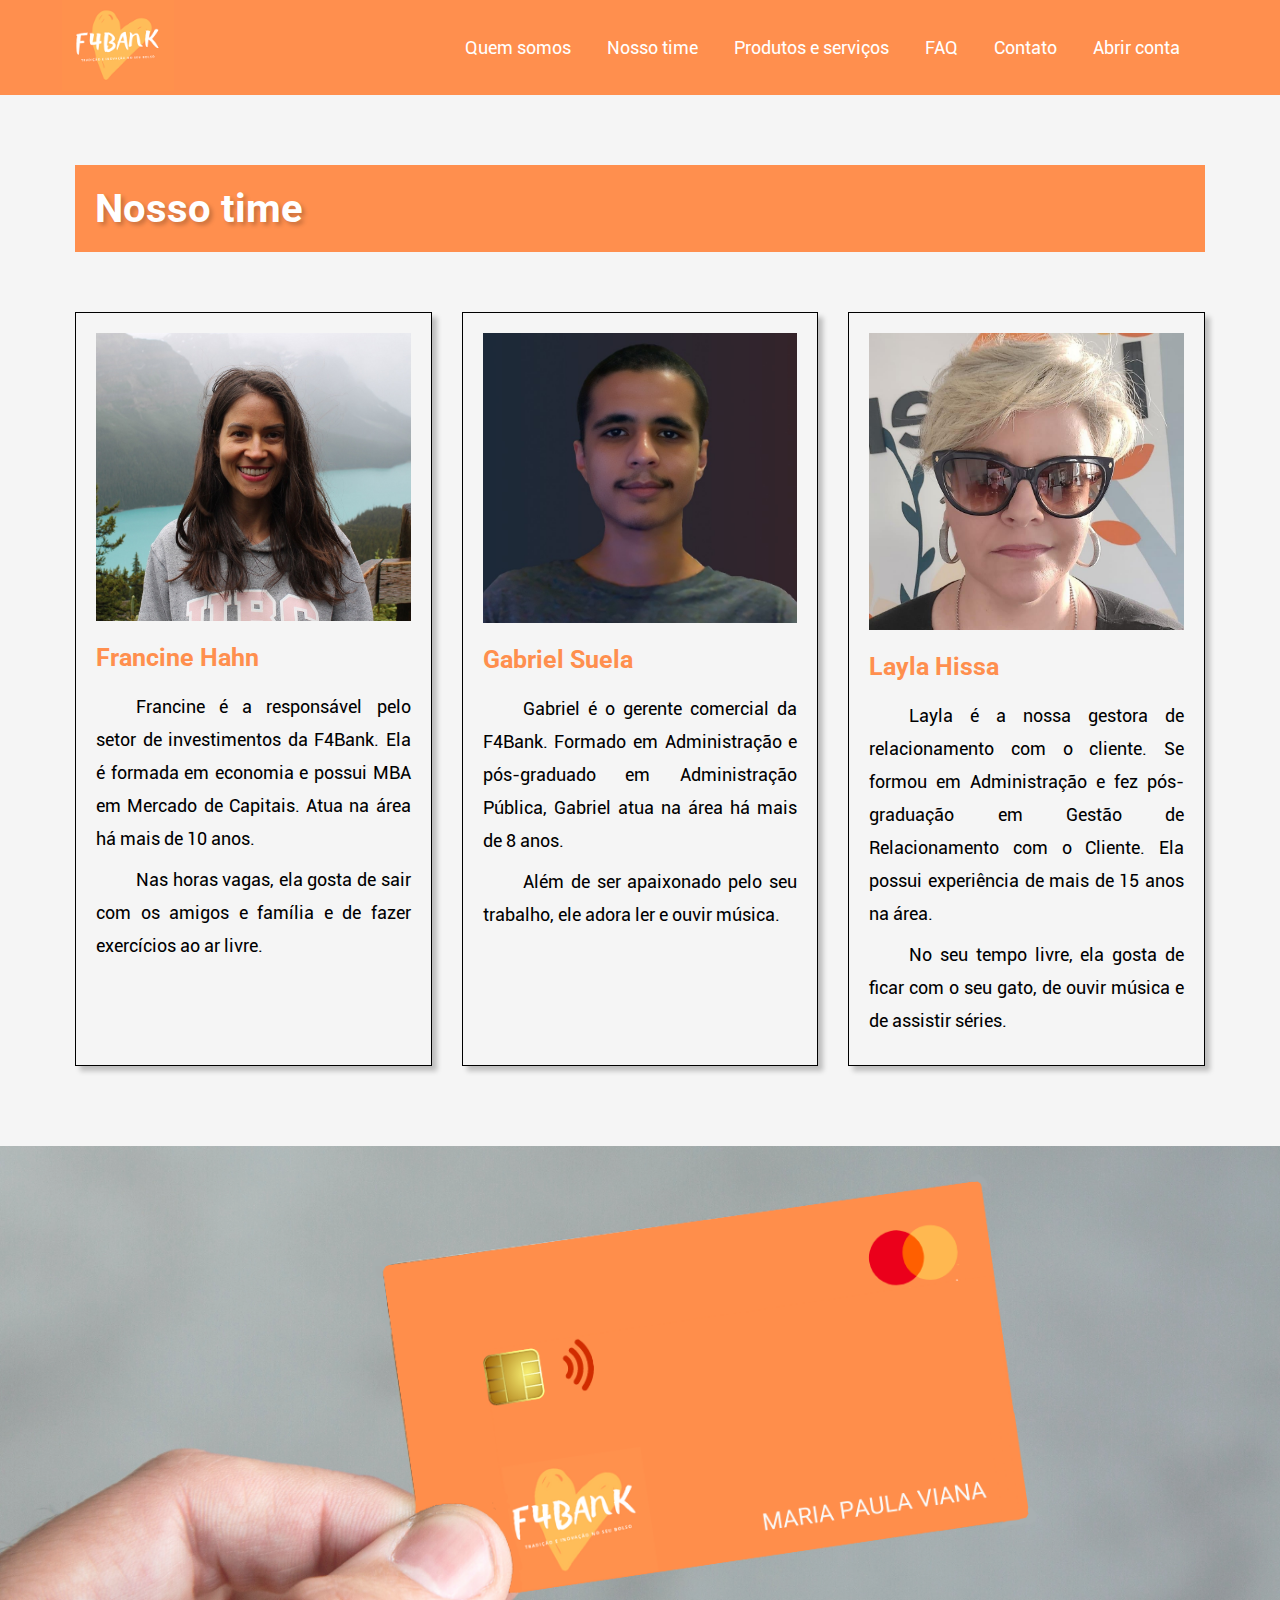
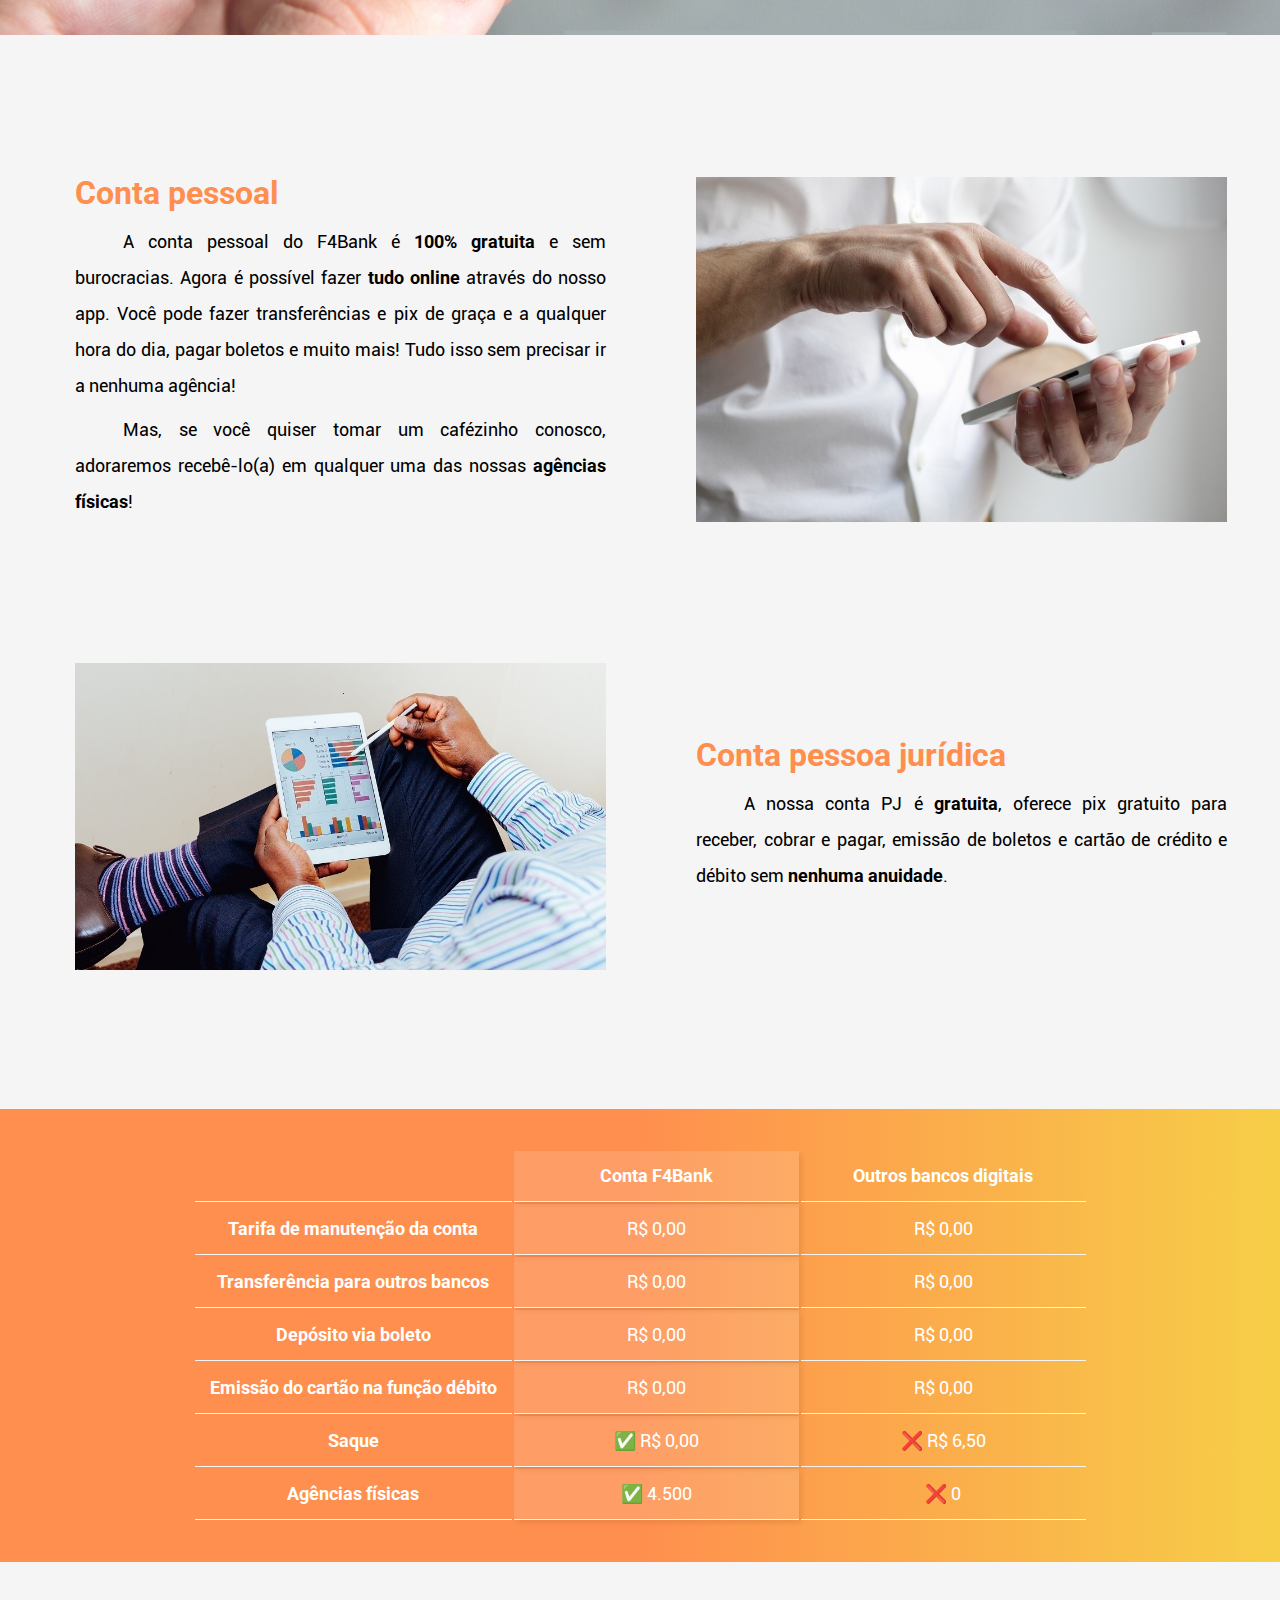
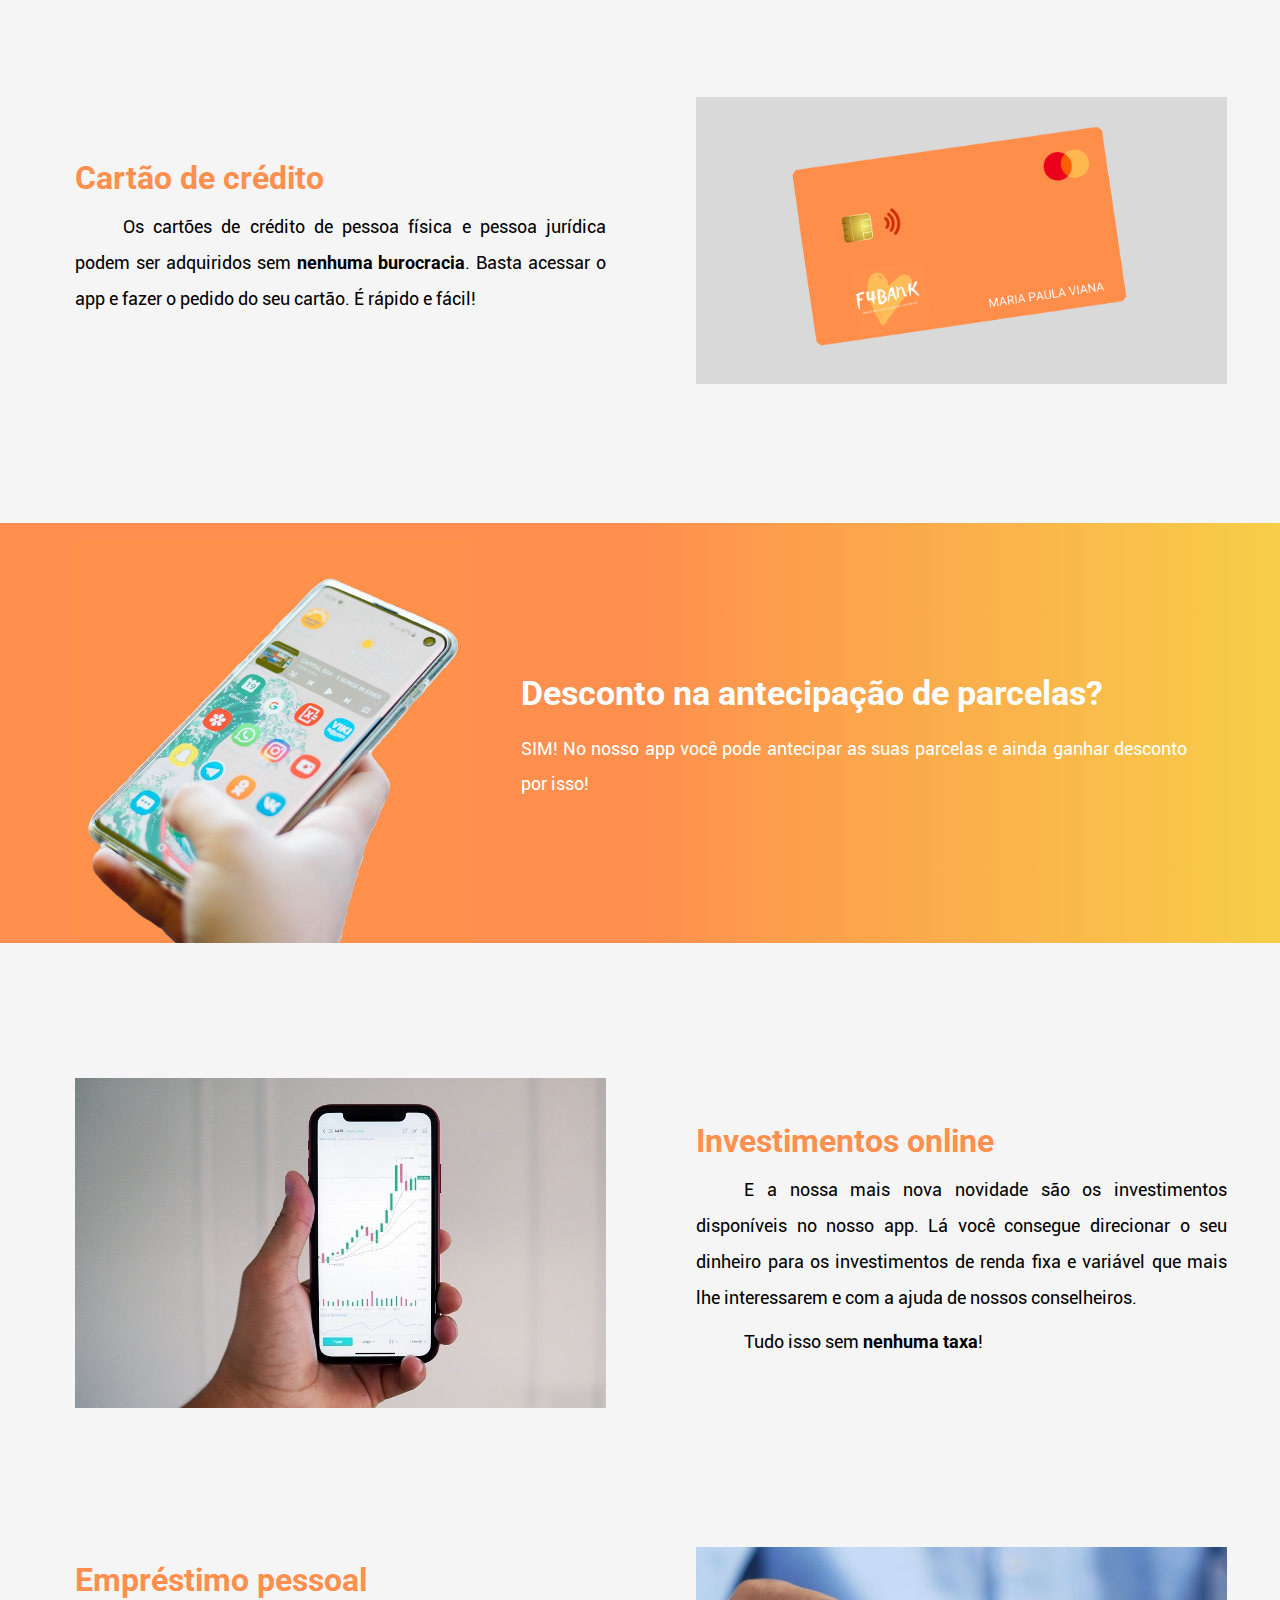
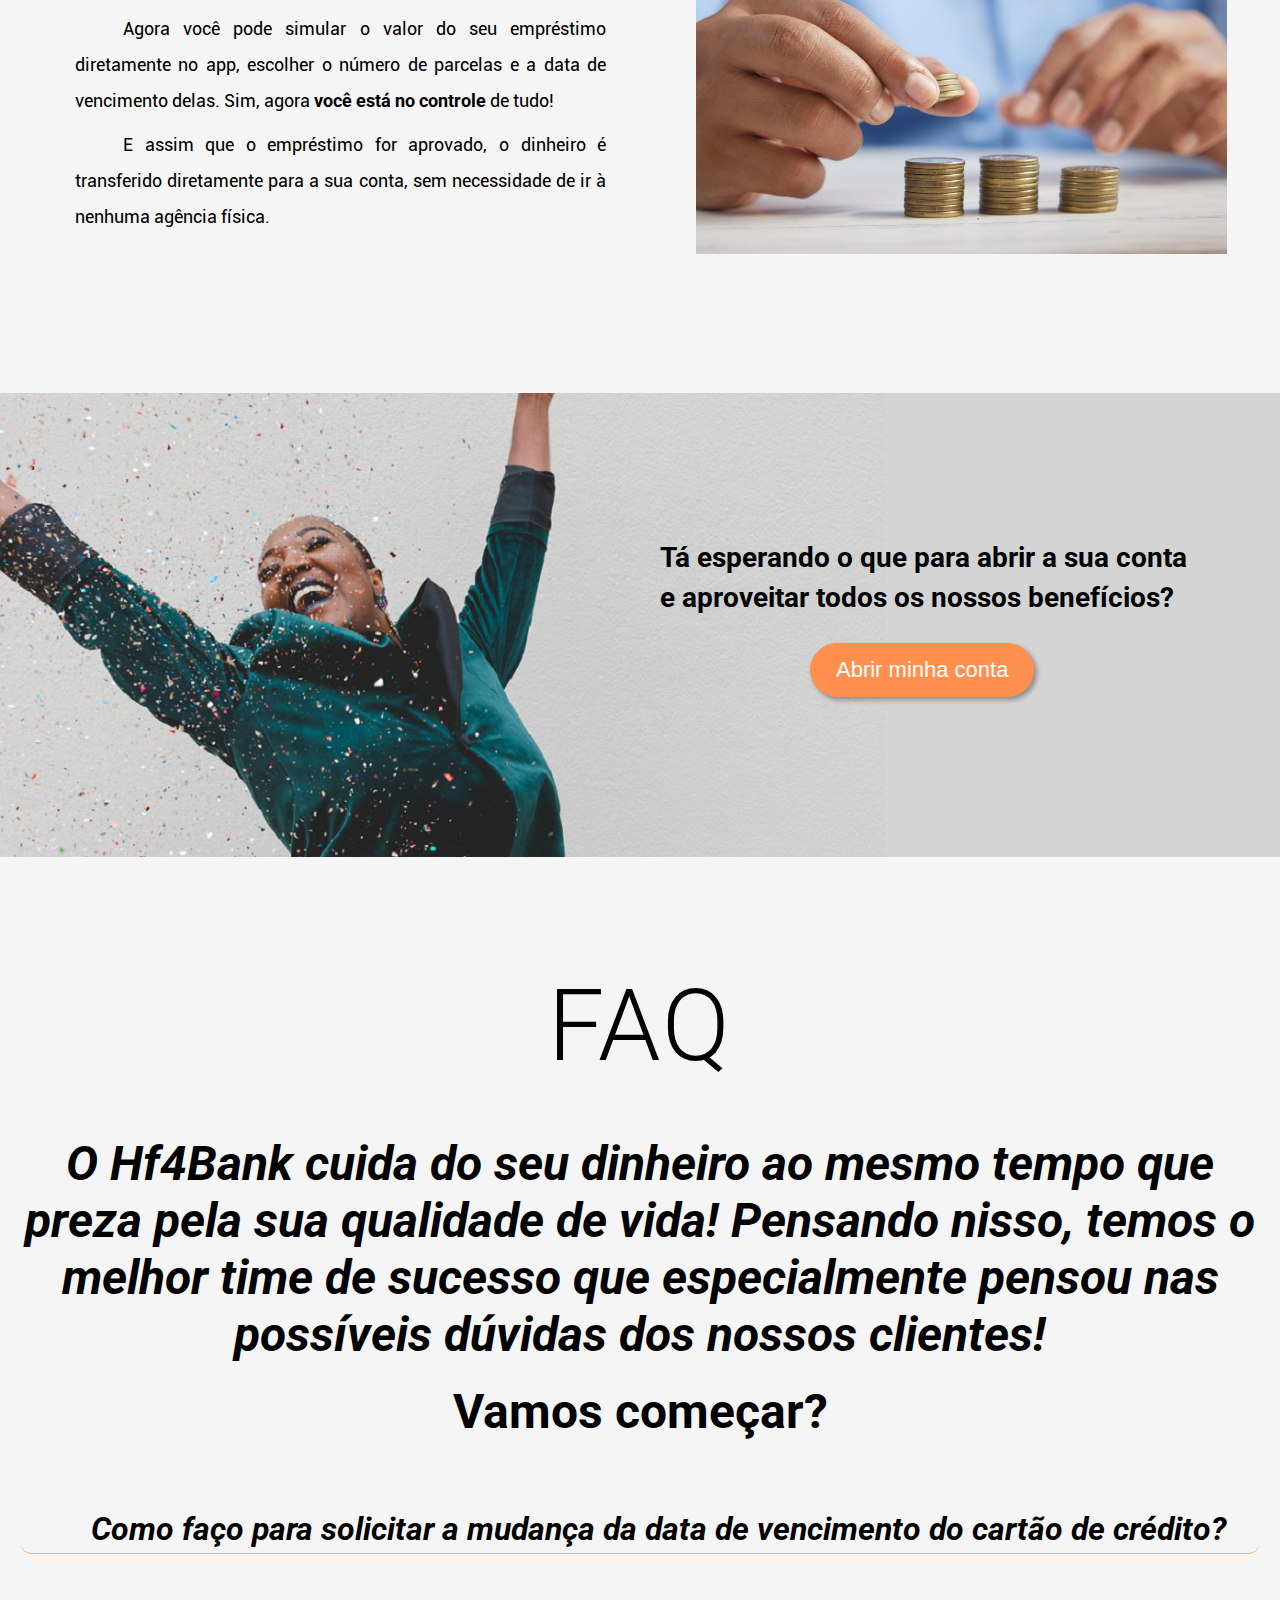
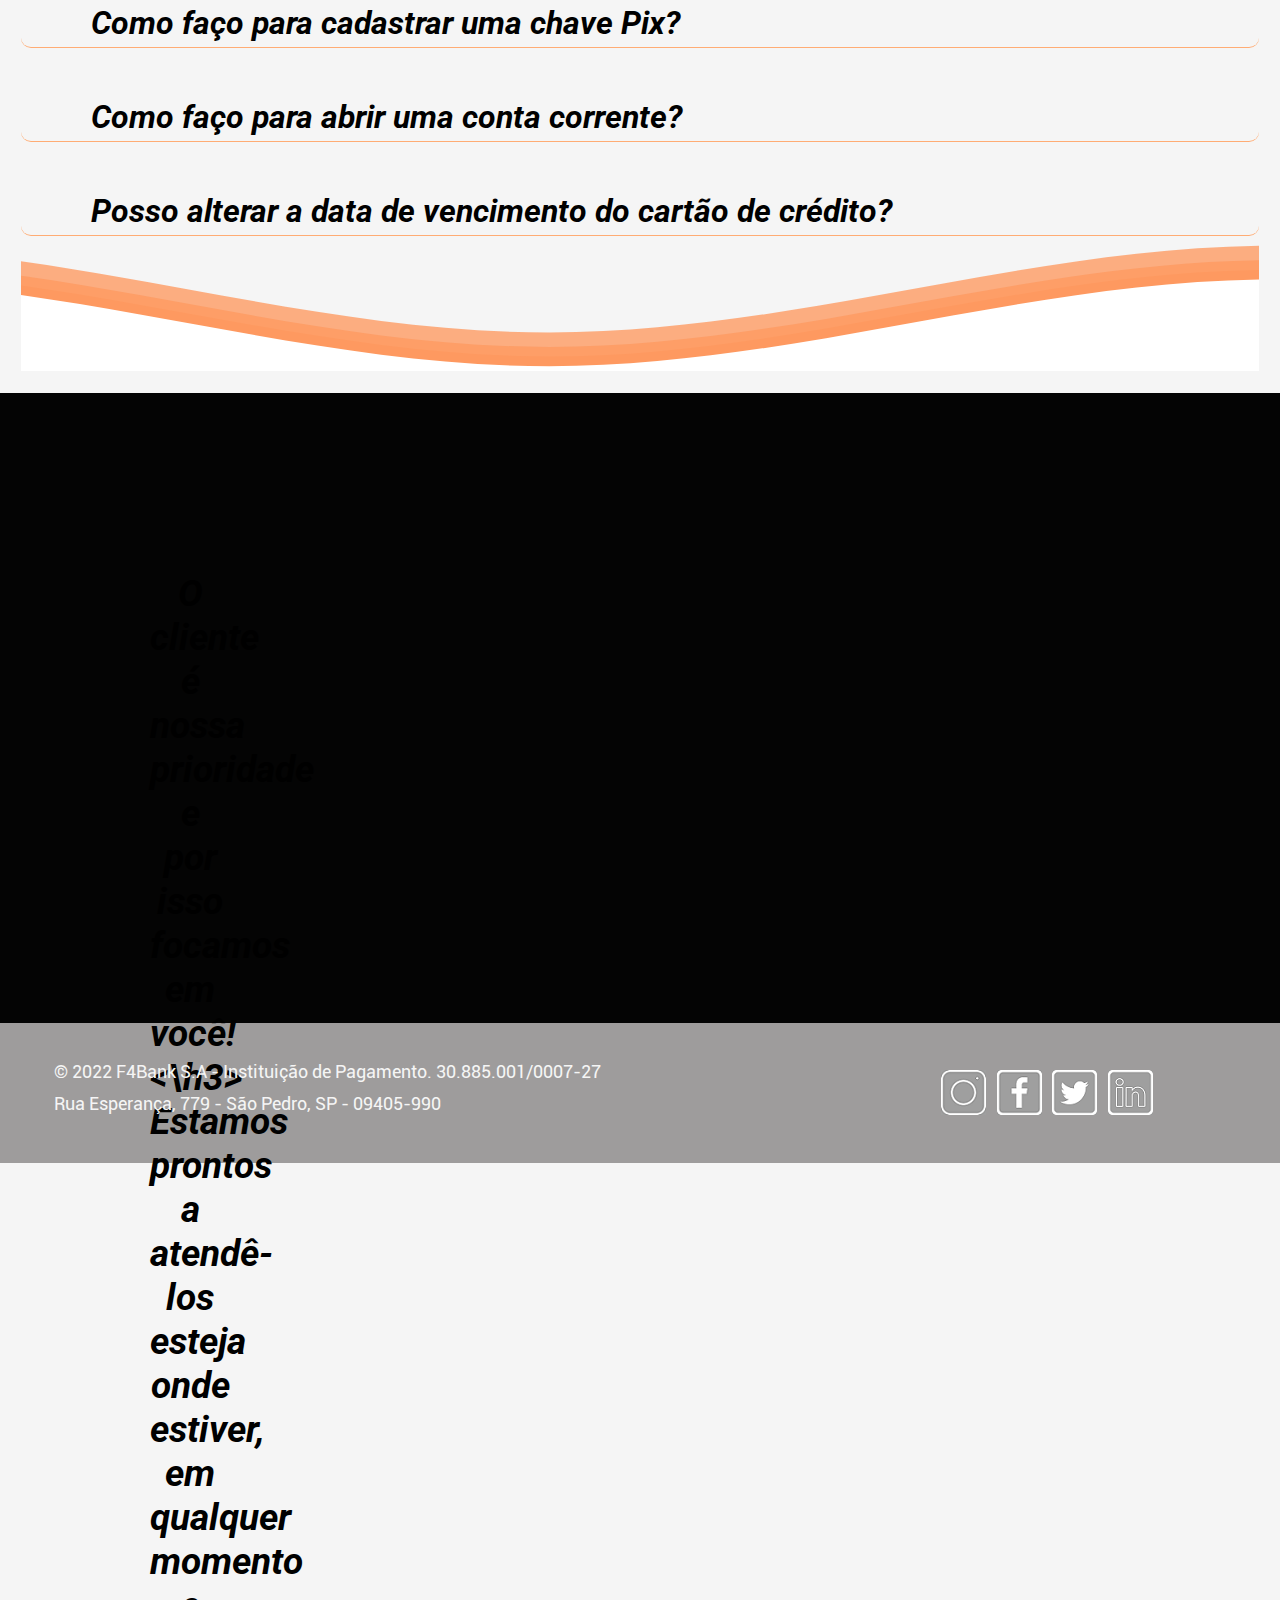
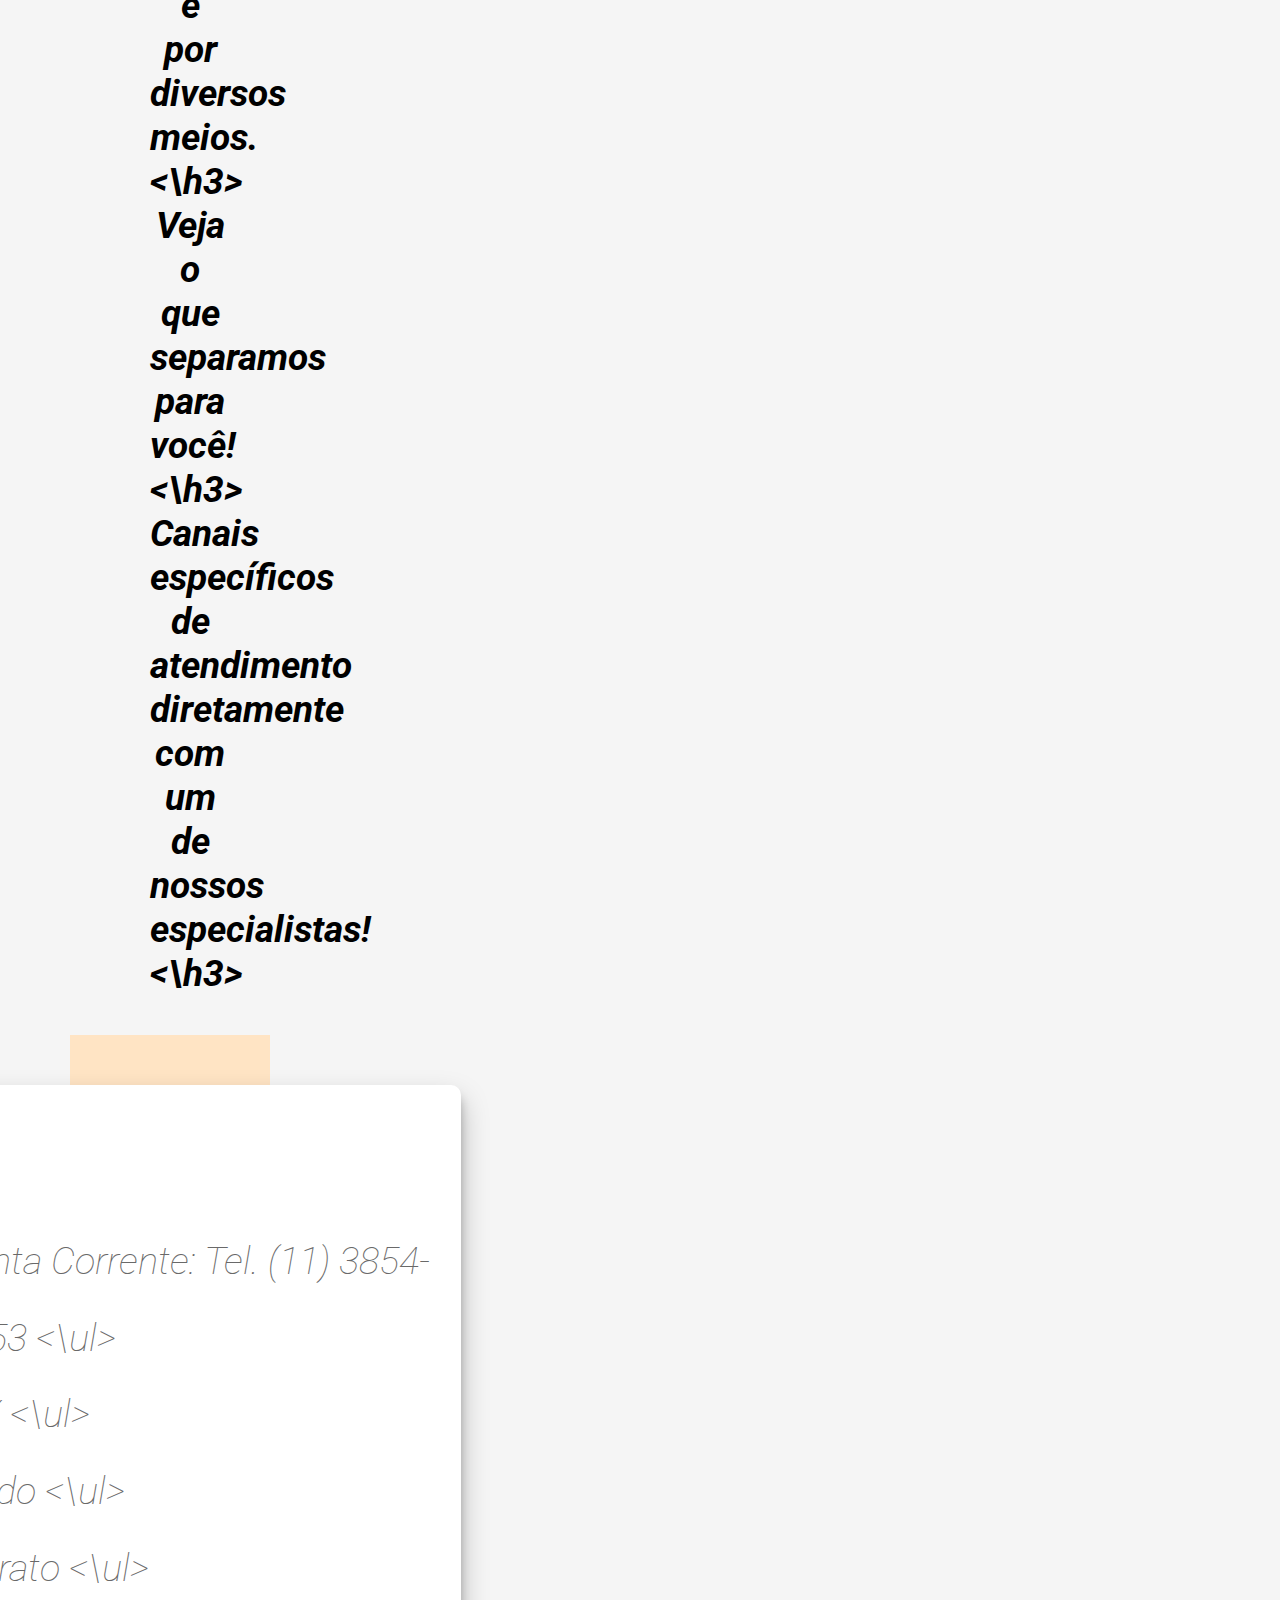
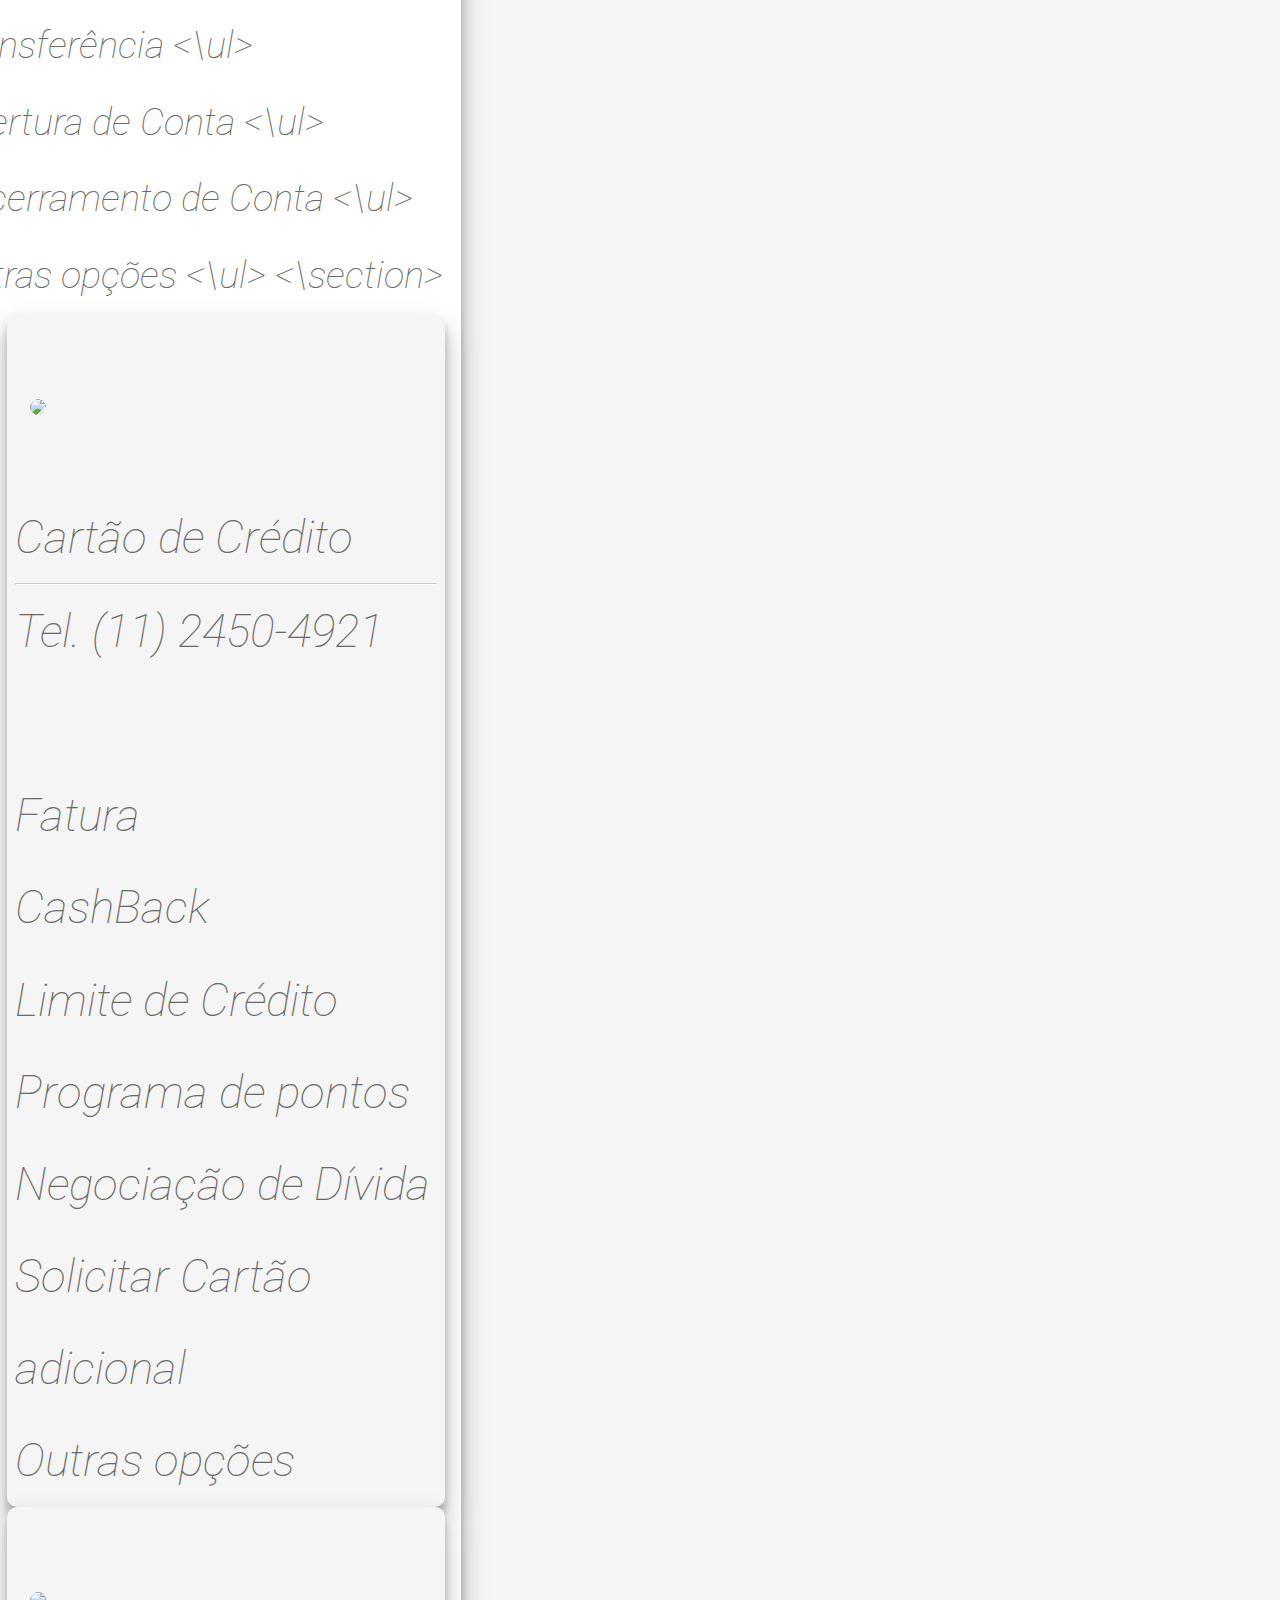
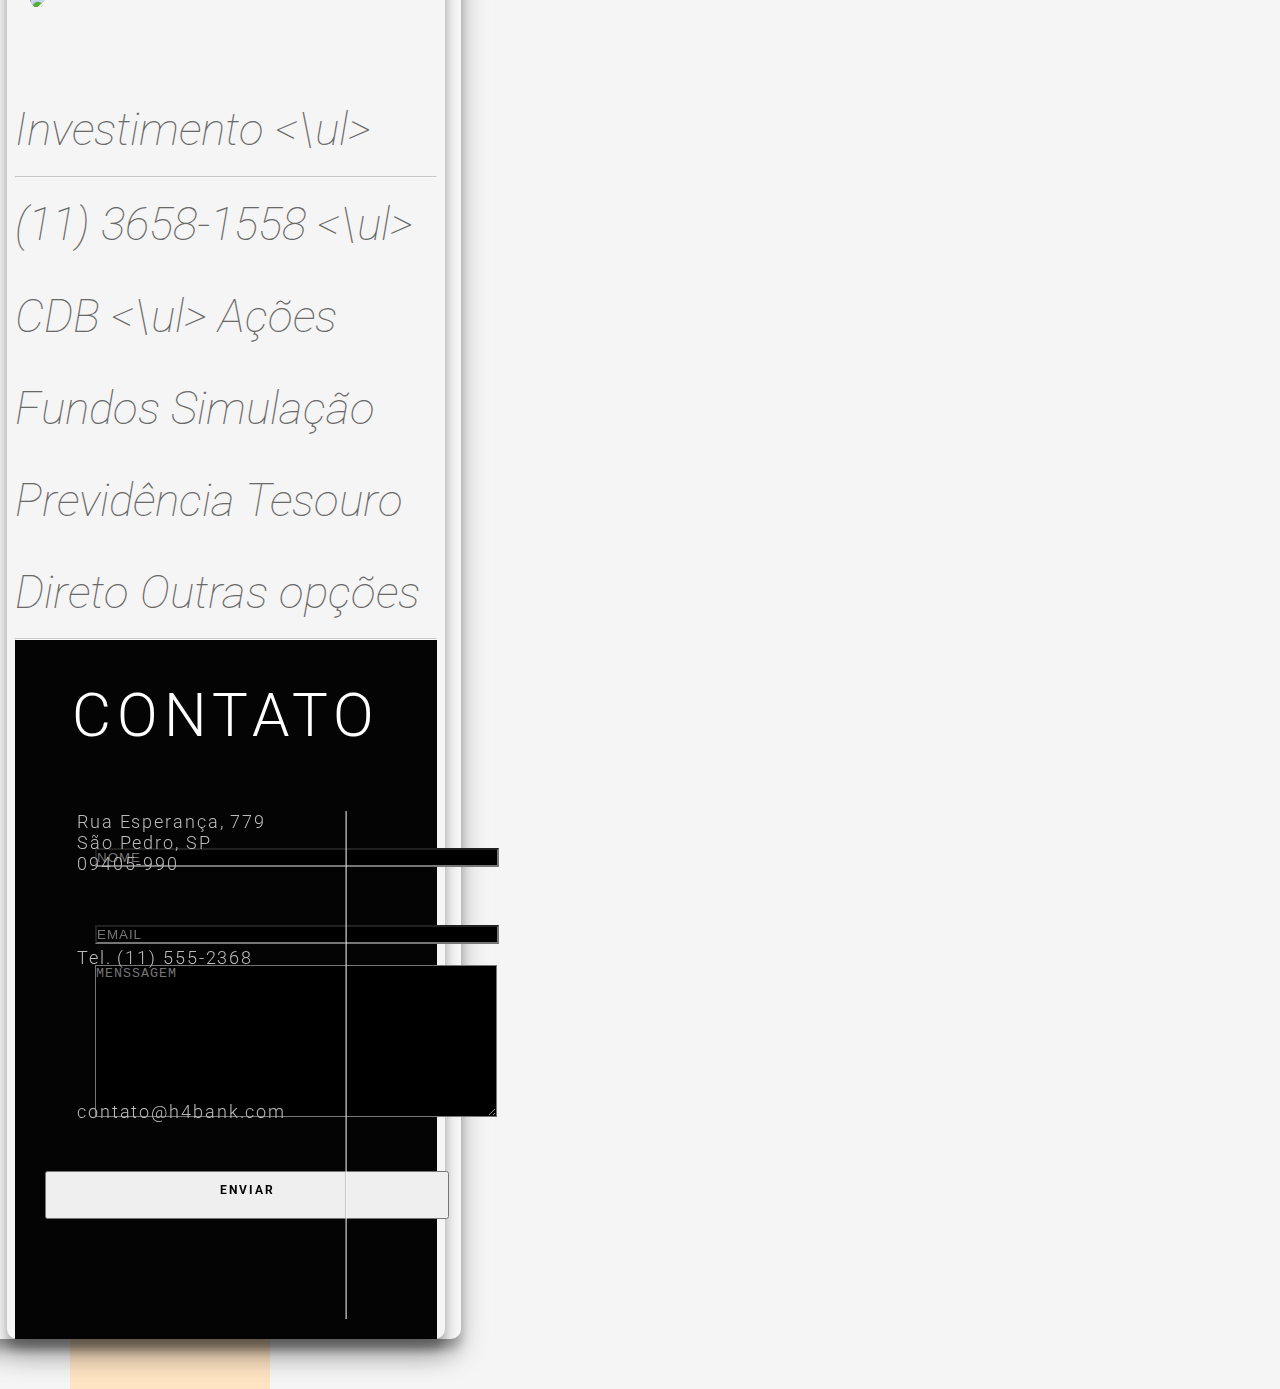
==== index.html @ c50e4030 "Update index.html" ====
<!DOCTYPE html>
<html lang="pt-br">
<head>
    <meta charset="UTF-8">
    <meta http-equiv="X-UA-Compatible" content="IE=edge">
    <meta name="viewport" content="width=device-width, initial-scale=1.0">
    <title>F4Bank</title>
    <link rel="stylesheet" href="main.css">
    <link rel="stylesheet" href="nosso-time.css">
    <link rel="stylesheet" href="produtos-servicos.css">
    <link rel="stylesheet" href="style-fac.css">
    <link rel="stylesheet" href="contato-style.css">
</head>

<body>
    <header>
        <section class="header-img">
        <a href="#home">
            <img class="header-img-width" src="img/logo.png" alt="Logo da F4Bank">
        </a>
        </section>
        <section class="header-links">
            <a class="header-links-item" href="#quem-somos">Quem somos</a>
            <a class="header-links-item" href="#nosso-time">Nosso time</a>
            <a class="header-links-item" href="#produtos-servicos">Produtos e serviços</a>
            <a class="header-links-item" href="#faq">FAQ</a>
            <a class="header-links-item" href="#contato">Contato</a>
            <a class="header-links-item" href="#abrir-conta">Abrir conta</a>
        </section>
    </header>

    <main>
        <!-- SESSÃO GRABRIEL (HOME) -->
        <section id="home">
        </section>

        <!-- SESSÃO GRABRIEL (QUEM SOMOS) -->
        <section id="quem-somos">
        </section>

        <!------------------------- SESSÃO FRANCINE (NOSSO TIME) ----------------------->
        <section id="nosso-time">
            <h1 class="conteudo-nosso-time-titulo">Nosso time</h1>
            <section class="nosso-time-geral">
                <section class="conteudo-nosso-time">
                    <picture>
                        <img class="conteudo-nosso-time-img" src="img/Francine.JPG" alt="Foto da Francine">
                    </picture>
                    <section>
                        <h2 class="conteudo-nosso-time-subtitulo">Francine Hahn</h2>
                        <p class="conteudo-nosso-time-paragrafo">Francine é a responsável pelo setor de investimentos da F4Bank. Ela é formada em economia e possui MBA em Mercado de Capitais. Atua na área há mais de 10 anos.</p>
                        <p class="conteudo-nosso-time-paragrafo">Nas horas vagas, ela gosta de sair com os amigos e família e de fazer exercícios ao ar livre.</p>
                    </section>
                </section>
        
                <section class="conteudo-nosso-time">
                    <picture>
                        <img class="conteudo-nosso-time-img" src="img/Gabriel.jpg" alt="Foto do Gabriel">
                    </picture>
                    <section>
                        <h2 class="conteudo-nosso-time-subtitulo">Gabriel Suela</h2>
                        <p class="conteudo-nosso-time-paragrafo">Gabriel é o gerente comercial da F4Bank. Formado em Administração e pós-graduado em Administração Pública, Gabriel atua na área há mais de 8 anos.</p>
                        <p class="conteudo-nosso-time-paragrafo">Além de ser apaixonado pelo seu trabalho, ele adora ler e ouvir música.</p>
                    </section>
                </section>
        
                <section class="conteudo-nosso-time">
                    <picture>
                        <img class="conteudo-nosso-time-img" src="img/Layla.jpg" alt="Foto da Layla">
                    </picture>
                    <section>
                        <h2 class="conteudo-nosso-time-subtitulo">Layla Hissa</h2>
                        <p class="conteudo-nosso-time-paragrafo">Layla é a nossa gestora de relacionamento com o cliente. Se formou em Administração e fez pós-graduação em Gestão de Relacionamento com o Cliente. Ela possui experiência de mais de 15 anos na área.</p>
                        <p class="conteudo-nosso-time-paragrafo">No seu tempo livre, ela gosta de ficar com o seu gato, de ouvir música e de assistir séries.</p>
                    </section>
                </section>
            </section>
        </section>




        <!----------------------- SESSÃO FRANCINE (PRODUTOS E SERVIÇOS) ----------------------->
        <section id="produtos-servicos">
            <picture>
                <img class="conteudo-principal-img" src="img/cartao.png" alt="Cartão do banco F4bank">
            </picture>

            <section class="conteudo-principal">
                <section>
                    <h2 class="conteudo-principal-subtitulo">Conta pessoal</h2>
                    <p class="conteudo-principal-paragrafo">A conta pessoal do F4Bank é <strong>100% gratuita</strong> e sem burocracias. Agora é possível fazer <strong>tudo online</strong> através do nosso app. Você pode fazer transferências e pix de graça e a qualquer hora do dia, pagar boletos e muito mais! Tudo isso sem precisar ir a nenhuma agência!</p>
                    <p class="conteudo-principal-paragrafo">Mas, se você quiser tomar um cafézinho conosco, adoraremos recebê-lo(a) em qualquer uma das nossas <strong>agências físicas</strong>!</p>
                </section>
                <picture class="imagens-excluidas-mobile">
                    <img class="conteudo-principal-img" src="img/conta-pessoal.jpg" alt="Conta pessoal do F4Bank">
                </picture>
            </section>
            
            <section class="conteudo-principal">
                <picture>
                    <img class="conteudo-principal-img img-margem-inferior" src="img/conta-pj.jpg" alt="Conta de pessoa jurídica do F4Bank">
                </picture>
                <section>
                    <h2 class="conteudo-principal-subtitulo">Conta pessoa jurídica</h2>
                    <p class="conteudo-principal-paragrafo">A nossa conta PJ é <strong>gratuita</strong>, oferece pix gratuito para receber, cobrar e pagar, emissão de boletos e cartão de crédito e débito sem <strong>nenhuma anuidade</strong>.</p>
                </section>
            </section>
            
            <section class="section-tabela-geral">
                <table class="conteudo-principal-tabela">
                    <tr>
                        <th></th>
                        <th class="conteudo-tabela-f4bank">Conta F4Bank</th>
                        <th>Outros bancos digitais</th>
                    </tr>
                    <tr>
                        <th>Tarifa de manutenção da conta</th>
                        <td class="conteudo-tabela-f4bank">R$ 0,00</td>
                        <td>R$ 0,00</td>
                    </tr>
                    <tr>
                        <th>Transferência para outros bancos</th>
                        <td class="conteudo-tabela-f4bank">R$ 0,00</td>
                        <td>R$ 0,00</td>
                    </tr>
                    <tr>
                        <th>Depósito via boleto</th>
                        <td class="conteudo-tabela-f4bank">R$ 0,00</td>
                        <td>R$ 0,00</td>
                    </tr>
                    <tr>
                        <th>Emissão do cartão na função débito</th>
                        <td class="conteudo-tabela-f4bank">R$ 0,00</td>
                        <td>R$ 0,00</td>
                    </tr>
                    <tr>
                        <th>Saque</th>
                        <td class="conteudo-tabela-f4bank">&#9989 R$ 0,00</td>
                        <td>&#10060 R$ 6,50</td>
                    </tr>
                    <tr>
                        <th>Agências físicas</th>
                        <td class="conteudo-tabela-f4bank">&#9989 4.500</td>
                        <td>&#10060 0</td>
                    </tr>
                </table>
            </section>
    
            <section class="conteudo-principal">
                <section>
                    <h2 class="conteudo-principal-subtitulo">Cartão de crédito</h2>
                    <p class="conteudo-principal-paragrafo">Os cartões de crédito de pessoa física e pessoa jurídica podem ser adquiridos sem <strong>nenhuma burocracia</strong>. Basta acessar o app e fazer o pedido do seu cartão. É rápido e fácil!</p>
                </section>
                <picture>
                    <img class="conteudo-principal-img margem-superior" src="img/cartao-credito.png" alt="Cartão de crédito do banco F4Bank">
                </picture>
            </section>
            
            <section class="conteudo-principal-antecipacao-parcelas">
                <picture class="img-antecipacao-parcelas">
                    <img class="conteudo-principal-img" src="img/app.png" alt="Foto do app do banco F4Bank">
                </picture>
                <section class="texto-antecipacao-parcelas">
                    <h2 class="subtitulo-antecipacao-parcelas">Desconto na antecipação de parcelas?</h2>
                    <p class="paragrafo-antecipacao-parcelas">SIM! No nosso app você pode antecipar as suas parcelas e ainda ganhar desconto por isso!</p>
                </section>
            </section>
    
            <section class="conteudo-principal">
                <picture class="imagens-excluidas-mobile">
                    <img class="conteudo-principal-img" src="img/investimentos.jpg" alt="Investimentos do aplicativa do banco F4Bank" width="100%">
                </picture>
                <section>
                    <h2 class="conteudo-principal-subtitulo">Investimentos online</h2>
                    <p class="conteudo-principal-paragrafo">E a nossa mais nova novidade são os investimentos disponíveis no nosso app. Lá você consegue direcionar o seu dinheiro para os investimentos de renda fixa e variável que mais lhe interessarem e com a ajuda de nossos conselheiros.</p>
                    <p class="conteudo-principal-paragrafo">Tudo isso sem <strong>nenhuma taxa</strong>!</p>
                </section>
            </section>
    
            <section class="conteudo-principal">
                <section>
                    <h2 class="conteudo-principal-subtitulo">Empréstimo pessoal</h2>
                    <p class="conteudo-principal-paragrafo">Agora você pode simular o valor do seu empréstimo diretamente no app, escolher o número de parcelas e a data de vencimento delas. Sim, agora <strong>você está no controle</strong> de tudo!</p>
                    <p class="conteudo-principal-paragrafo">E assim que o empréstimo for aprovado, o dinheiro é transferido diretamente para a sua conta, sem necessidade de ir à nenhuma agência física.</p>
                </section>
                <picture class="imagens-excluidas-mobile">
                    <img class="conteudo-principal-img" src="img/emprestimo.jpg" alt="Empréstimo pessoal no banco F4Bank">
                </picture>
            </section>
    
            <section class="ultima-section">
                <h3 class="ultima-section-subtitulo">
                    Tá esperando o que para abrir a sua conta e aproveitar todos os nossos benefícios?
                </h3>
                <button class="ultima-section-botao">
                    <a class="ultima-section-botao-item" href="#abrir-conta" target="_self">Abrir minha conta</a>
                </button>
            </section>
        </section>

        
        
        <!-- SESSÃO LAYLA (FAQ) -->
        <section id="faq">
            
            <h1 class = "h1-faq">FAQ</h1>
            
            <!-- ESSAS DUAS DIVS ESTÃO VAZIAS E PRECISAM TER CONTEUDO DENTRO, CASO CONTRÁRIO PODEM SER EXCLUIDAS -->
            <div class="header-faq">
            <div class = "paragrafo-faq1">
                
            <!-- EU NÃO USARI A TAG BR COM O INTUITO DE 'CRIAR' LINHAS, POIS ISSO PODE SER FEITO ATRAVÉS DA MARGEM NO CSS -->    
            <h2>O Hf4Bank cuida do seu dinheiro ao mesmo tempo que preza pela sua qualidade de vida! Pensando nisso, temos o melhor time de sucesso que especialmente pensou nas possíveis dúvidas dos nossos clientes! </span>
            </h2>
            
            <!-- EU ACHO QUE SERIA MELHOR EVITAR NOMES DE CLASSES COM ESPAÇAMENTE ENTRE ELAS, COMO NO EXEMPLO ABAIXO. ACHO QUE SERIA MELHOR COLOCAR UM HÍFEN -->
            <section class="inicio-faq flex">
                 <img src="/Barros-landing-page9/img/bruce-mars-8YG31Xn4dSw-unsplash.jpg" alt="">
                 <img src="/Barros-landing-page9/img/docusign-xo3fdXgTJP8-unsplash.jpg" alt=""> 
             </section>

                
            <section class = "paragrafo-faq2">
                <h2> Vamos começar?</h2>
            </section>

                
            <!--ANCHOR FAQ PERGUNTAS DO FAQ - HTML-->
            <!-- CUIDAR A INDENTAÇÃO. TUDO QUE ESTÁ DENTRO DE UMA DIV DEVE SER ADICIONADA UM TAB NA FRENTE -->
            <section class='perguntas'>
                <!-- ESSE INPUT TÁ VAZIO. DEVE SER COLOCADO ALGUM CONTEÚDO DENTRO OU PODE SER EXCLUÍDO -->
                <input type='checkbox' id='pergunta-2'>
                <label for='pergunta-2'>Como faço para solicitar a mudança da data de vencimento do cartão de crédito?</label>
                <h3 class='resposta'>
                    Oferecemos sempre as melhores opções para facilitar o seu dia! Basta ligar para nossa central de atendimento e você será atendido sem espera!
                </h3>
            </section>
    
                
          <section class='perguntas'>
            <!-- OUTRO INPUT VAZIO. -->
            <input type='checkbox' id='pergunta-3'>
            <label for='pergunta-3'>Como faço para cadastrar uma chave Pix?</label>
            <p class='resposta'>Acesse o menu do nosso App, selecione PIX e cadastrar chave PIX.</p>
          </section>

                
          <section class='perguntas'>
            <input type='checkbox' id='pergunta-5'>
            <label for='pergunta-5'>Como faço para abrir uma conta corrente?</label>
            <p class='resposta'>É simples abrir uma conta conosco, você poderá se dirigir a uma de nossa agências portando documento de identificação e comprovante de residência. Caso prefira, <br><br> você poderá realizar a abertura da conta diretamente pelo celular, é só acessar o nosso site e seguir os procedimentos de envio de documentos.<\p>
          </section>
    
                
          <section class='perguntas'>
            <!-- OUTRO INPUT VAZIO -->
            <input type='checkbox' id='pergunta-4'>
            <label for='pergunta-4'>Posso alterar a data de vencimento do cartão de crédito?</label>
            <p class='resposta'>Claro! Entre em contato com a gente por um de nossos canais de atendimento e solicite a alteração da data.</p>
          </section>

       
              
          <!-- NÃO ENTENDI MUITO BEM ESSA PARTE TODA. SÓ SUGERIRIA QUE TODA VEZ QUE TU ABRIR UMA TAG, FECHA ELA LOGO APÓS O CONTEÚDO ACABAR, E NÃO TUDO LÁ NO FINAL, POIS AÍ NÃO DÁ PRA ENTENDER O QUE ESTÁ DENTRO DO QUE -->
          <!--ANCHOR - FAQ - ANIMAÇÃO DAS ONDAS - HTML-->
         <div>
            <svg class="animaçao-ondas" xmlns="http://www.w3.org/2000/svg" xmlns:xlink="http://www.w3.org/1999/xlink"
         viewBox="0 24 150 28" preserveAspectRatio="none" shape-rendering="auto">
            <defs>
         <path id="ondas-suaves" d="M-160 44c30 0 58-18 88-18s 58 18 88 18 58-18 88-18 58 18 88 18 v44h-352z" />
         </defs>
            <g class="movimento">
         <use xlink:href="#ondas-suaves" x="48" y="0" fill="rgba(255, 143, 78,0.7" />
         <use xlink:href="#ondas-suaves" x="48" y="3" fill="rgba(255, 143, 78,0.5)" />
         <use xlink:href="#ondas-suaves" x="48" y="5" fill="rgba(255, 143, 78,0.3)" />
         <use xlink:href="#ondas-suaves" x="48" y="7" fill="#fff" />
         </g>
         </svg>
            </div>
         </div>


                
        <!--ANCHOR - FAQ - BODY - HTML -->

        <!-- ESSA SECTION ESTÁ FECHANDO O QUE? -->
        </section>

            
            
        <!-- SESSÃO LAYLA (CONTATO) -->
        <section id="contato">
            
            <div class="container">
                
                <div class="container3">
                    <div class="container__media">
                        <img src="/Barros-landing-page9/img/eric22-froehling-3fl4xRSOD6k-unsplash.jpg" alt="" width="400px">
                   
                        
                <section class="container__conteudo_atendimento">
                    <h3>O cliente é nossa prioridade e por isso focamos em você!<\h3>
                    <h3>Estamos prontos a atendê-los esteja onde estiver, em qualquer momento e por diversos meios.<\h3>
                    <h3>Veja o que <br> separamos para você!<\h3>
                    <h3>Canais específicos de atendimento diretamente com um de nossos especialistas!<\h3>
                 </section>



            <!-- ANCHOR cartao  --> 
            
            <!-- ESSA PARTE TEM VÁRIAS DIVS ABERTAS E SEM CONTEUDO DENTRO -->
            <div class="container2">
                <div class="cartao">
                <div class="cartao__imagem">
                 <div class="titulo_cartao">
                <img class = "background_cartao" src="/Barros-landing-page9/img/jeshoots-com-LtNvQHdKkmw-unsplash.jpg" alt="" width="100%">  
                </div>
            <div class="container__conteudo">
            </div>
                                     
             

            <section class = "conteudo_cartao"> 
                <ul> Conta Corrente: Tel. (11) 3854-2853 <\ul> 
                <ul> PIX <\ul>
                <ul> Saldo <\ul>
                <ul> Extrato <\ul>
                <ul> Transferência <\ul>
                <ul> Abertura de Conta <\ul>
                <ul> Encerramento de Conta <\ul>
                <ul> Outras opções <\ul>
            <\section>
                
                
                
            <!-- SERÁ QUE PRECISA DE TANTAS DIVS? TALZES SÓ UMA IMG RESOLVERIA -->
            <div class="cartao">
             <div class="cartao__imagem">
                <div class="titulo_cartao">
                 <img class = "background_cartao" src="/Barros-landing-page9/img/docusign-xo3fdXgTJP8-unsplash.jpg" alt=" " width="100%">   
             </div>
  
            
          <!-- ALGUMAS QUESTÕES ABAIXO: VÁRIAS DIVS FECHADAS UMA EMBAIXO DA OUTRA. UL ABERTA E VÁRIAS COISAS DENTRO. TU DEVE COLOCAR COMO EU BOTEI ACIMA. CADA FRASE DENTRO DE UMA UL E DEVE-SE FECHAR A UL -->
          <div class = "conteudo_cartao"> 
            <ul>
            Cartão de Crédito
            
            <!-- O QUE SERIA HR? TALVEZ POSSA SER EXCLUÍDO -->
            <hr>  
            Tel. (11) 2450-4921
            <br><br>
            <!-- TAGS BR NÃO PRECISA. PODE SER FEITO NO CSS DEPOIS -->
            
                
            <!-- TEXTO SOLTO. CADA LINHA DEVE ESTAR DENTRO DE UMA TAG -->
            <!-- POR EXEMPLO: <p> Fatura <\p> -->
            <!-- NÃO ESQUECE QUE A TAG DEVE SER FECHADA LOGO APÓS O CONTEÚDO -->
      
            Fatura <br>
            CashBack<br>
            Limite de Crédito<br>
            Programa de pontos <br>
            Negociação de Dívida <br>
            Solicitar Cartão adicional <br>
            Outras opções <br>
            </ul>

            <!-- ESSA QUANTIDADE DE DIVS FECHANDO O QUE? CADA DIV OU TAG DEVE FECHAR LOGO APÓS O CONTEÚDO. E DEVE TER IDENTAÇÃO PARA SABER QUAL É PAI E QUAL É FILHO -->
            </div>
            </div>
            </div>

                
            <!-- DIVS ABRINDO E NÃO FECHANDO. -->
            <div class="cartao">
                <div class="cartao__imagem">
                    <div class="titulo_cartao">
                        <img class = "background_cartao" src="/Barros-landing-page9/img/piggybank-sK-ziQvKGsk-unsplash(1).jpg" alt=" " width="100%">   
             </div>

 
        <section class = "conteudo_cartao"> 
          <ul> Investimento <\ul>
          <hr>
          <ul> (11) 3658-1558 <\ul>
          
          <ul> CDB <\ul>
          Ações
          Fundos
          Simulação
          Previdência
          Tesouro Direto
          Outras opções
        </section>

        
            <hr>
        
<!-- ANCHOR --Formulário de Contato -->

    <section id="contato">
            <h1 class="seçao-header">Contato</h1>
                <div class="contato-abertura">
            <form id="contato-formulario" class="formulario-horizontal" role="form">
                <div class="grupo-do-formulario">
                <div class="caixa-formulario">
                 <input type="text" class="campos-formulario" id="nome" placeholder="NOME" name="name" value="" required>
                </div>
                </div>
  
            <div class="grupo-do-formulario">
                <div class="caixa-formulario">
                <input type="email" class="campos-formulario" id="email" placeholder="EMAIL" name="email" value="" required>
                 </div>
            </div>
  
            <textarea class="campos-formulario" rows="10" placeholder="MENSSAGEM" name="mensagem" required></textarea>
        
            <button class="btn btn-primary send-button" id="submeter" type="submit" value="Enviar">
             <div class="botao-de-enviar">
                 <i class="fa fa-paper-plane"></i><span class="enviar-texto">ENVIAR</span>
            </div>
         </button>
        
         </form>
            <hr>      
      
       
            <div class = container-caixa-contato>   
            <ul class="lista-de-contato">
                <li class="lista-itens"><i class="fa fa-map-marker fa-2x"><p class="texto-para-contato lugar">Rua Esperança, 779 <br> São Pedro, SP <br> 09405-990</p></i></li>
                <li class="lista-itens"><i class="fa fa-telefone fa-2x"><span class="texto-para-contato telefone"><a href="tel:1-212-555-5555" title="Ligue">Tel. (11) 555-2368</a></span></i></li>           
                <li class="lista-itens"><i class="fa fa-envelope fa-2x"><span class="texto-para-contato gmail"><a href="mailto:#" title="Envie um e-mail">contato@h4bank.com</a></span></i></li>      
            </ul>
  

          
         <div class="google-maps">
            <iframe src="https://www.google.com/maps/embed?pb=!1m18!1m12!1m3!1d467692.0489544404!2d-46.8755035332196!3d-23.681531425212086!2m3!1f0!2f0!3f0!3m2!1i1024!2i768!4f13.1!3m3!1m2!1s0x94ce448183a461d1%3A0x9ba94b08ff335bae!2zU8OjbyBQYXVsbywgU1A!5e0!3m2!1spt-BR!2sbr!4v1655050501585!5m2!1spt-BR!2sbr" width="600" height="450" style="border:0;" allowfullscreen="" loading="lazy" referrerpolicy="no-referrer-when-downgrade"></iframe>
            </div>
            </div>                   
        </div>
        </section>  

  
        </section>

        <!-- SESSÃO FRANCINE (ABRIR CONTA) -->
        <section id="abrir-conta">
        </section>
    </main>

    <footer>
        <section class="footer-texto">
            <p>&copy; 2022 F4Bank S.A - Instituição de Pagamento. 30.885.001/0007-27</p>
            <p>Rua Esperança, 779 - São Pedro, SP - 09405-990</p>
        </section>
        <section class="footer-redes-sociais">
            <a class="icone-instagram" href="https://instagram.com" target="_blank"></a>
            <a class="icone-facebook" href="https://facebook.com" target="_blank"></a>
            <a class="icone-twitter" href="https://twitter.com" target="_blank"></a>
            <a class="icone-linkedin" href="https://www.linkedin.com/" target="_blank"></a>
        </section>
    </footer>
</body>
</html>
---- main.css ----
@charset "UTF-8";


/* FONTE */
@font-face {
    font-family: 'roboto';
    src: url('font/Roboto-Regular.ttf') format('truetype');
    font-weight: normal;
    font-style: normal;
}


/* RESET */
* {
    margin: 0;
    padding: 0;
}


/* BODY PARA TODOS OS TAMANHOS DE TELA*/
body {
    background-color: #F5F5F5;
    font-family: 'roboto', 'Arial';
}


/* ------------------------ STYLE DO HEADER PARA TELA DE NO MÍNIMO 1201PX ------------------------- */
@media screen and (min-device-width: 1201px) {
    
    /* --------------------------------- HEADER ----------------------------------- */
    /* Header geral */
    header {
        display: flex;
        flex-direction: row;
        background-color: rgb(255, 143, 78);
        position: sticky;
        top: 0;
        padding: 0 32px;
    }

    /* Posicionando o logo do header */
    .header-img {
        margin-left: 30px;
        width: 15%;
    }

    .header-img-width {
        width: 70%;
    }

    /* Posicionando o menu */
    .header-links {
        font-size: 18px;
        display: flex;
        flex-direction: row;
        align-items: center;
        margin-left: 225px;
        width: 75%;
    }

    /* Estilizando cada link do menu */
    .header-links-item {
        text-decoration: none;
        text-align: center;
        color: white;
        padding: 0 18px;
    }

    /* Efeito hover dos links do menu */
    .header-links-item:hover {
        background-color: #f5f5f53b;
        margin: 0 2px;
        padding: 14px 16px;
        border-radius: 40px;
    }
}



/* ------------------- STYLE DO HEADER PARA TELAS ENTRE 801PX E 1200PX ---------------------- */
@media screen and (min-device-width: 801px) and (max-device-width: 1200px) {
    /* ------------------------------------- HEADER ----------------------------------- */
    /* Header geral */
    header {
        display: flex;
        flex-direction: row;
        background-color: rgb(255, 143, 78);
        position: sticky;
        top: 0;
        padding: 0 20px;
    }

    /* Posicionando o logo do header */
    .header-img {
        display: flex;
        flex-direction: row;
        justify-content: flex-start;
        width: 15%;
    }

    .header-img-width {
        width: 90%;
    }

    /* Posicionando o menu */
    .header-links {
        font-size: 17px;
        display: flex;
        flex-direction: row;
        align-items: center;
        margin-left: 190px;
        width: 85%;
    }

    /* Estilizando cada link do menu */
    .header-links-item {
        text-decoration: none;
        text-align: center;
        color: white;
        padding: 0 15px;
    }

    /* Efeito hover dos links do menu */
    .header-links-item:hover {
        background-color: #f5f5f53b;
        margin: 0 2px;
        padding: 14px 16px;
        border-radius: 40px;
    }
}


/* ------------------- STYLE DO HEADER PARA TELAS ENTRE 481PX E 800PX ---------------------- */
@media screen and (min-device-width: 481px) and (max-device-width: 800px) {
    /* ------------------------------------- HEADER ----------------------------------- */
    /* Header geral */
    header {
        display: flex;
        flex-direction: row;
        background-color: rgb(255, 143, 78);
        position: sticky;
        top: 0;
        padding: 5px 15px;
    }

    /* Posicionando o logo do header */
    .header-img {
        display: flex;
        flex-direction: row;
        justify-content: flex-start;
        align-items: center;
        width: 15%;
    }

    .header-img-width {
        width: 85%;
    }

    /* Posicionando o menu */
    .header-links {
        font-size: 16px;
        display: flex;
        flex-direction: row;
        align-items: center;
        width: 85%;
    }

    /* Estilizando cada link do menu */
    .header-links-item {
        text-decoration: none;
        text-align: center;
        color: white;
        padding: 0 10px;
    }

    /* Efeito hover dos links do menu */
    .header-links-item:hover {
        background-color: #f5f5f53b;
        margin: 0 2px;
        padding: 11px 13px;
        border-radius: 40px;
    }
}


/* ------------------- STYLE DO HEADER PARA TELAS ENTRE 320PX E 480PX ---------------------- */
@media screen and (min-device-width: 320px) and (max-device-width: 480px) {
    /* ------------------------------------- HEADER ----------------------------------- */
    /* Header geral */
    header {
        display: flex;
        flex-direction: row;
        background-color: rgb(255, 143, 78);
        position: sticky;
        top: 0;
        padding: 5px 15px;
    }

    /* Posicionando o logo do header */
    .header-img {
        display: flex;
        flex-direction: row;
        justify-content: flex-start;
        width: 15%;
    }

    .header-img-width {
        width: 100%;
    }

    /* Posicionando o menu */
    .header-links {
        font-size: 13px;
        display: flex;
        flex-direction: row;
        align-items: center;
        width: 85%;
    }

    /* Estilizando cada link do menu */
    .header-links-item {
        text-decoration: none;
        text-align: center;
        color: white;
        padding: 0 4px;
    }

    /* Efeito hover dos links do menu */
    .header-links-item:hover {
        background-color: #f5f5f53b;
        margin: 0 2px;
        padding: 11px 13px;
        border-radius: 40px;
    }
}


/* ------------------------------------------- FOOTER ------------------------------------------------- */

/* ------------------ STYLE DO FOOTER PARA TELAS DE NO MÍNIMO 1201PX ------------------ */
@media screen and (min-device-width: 1201px) {
    /* Configuração geral do footer */
    footer {
        display: flex;
        flex-direction: row;
        background-color: rgb(158, 156, 156);
        gap: 230px;
        padding: 38px;
    }

    /* Configuração do texto do footer */
    .footer-texto {
        display: flex;
        flex-direction: column;
        margin-left: 16px;
        justify-content: center;
    }

    footer > section > p {
        color: #F5F5F5;
        margin-bottom: 11px;
        font-size: 18px;
    }

    /* Configuração dos ícones das redes sociais do footer */
    .footer-redes-sociais {
        display: grid;
        grid-template-columns: 25% 25% 25% 25%;
        column-gap: 6px;
        cursor: pointer;
        align-items: center;
        margin-left: 110px;
    }

    .footer-redes-sociais > a {
        height: 45px;
        width: 45px;
    }

    .icone-instagram {
        background-image: url(img/instagram.png);
    }

    .icone-instagram:hover {
        background-image: url(img/instagram-hover.png);
    }

    .icone-facebook {
        background-image: url(img/facebook.png);
    }

    .icone-facebook:hover {
        background-image: url(img/facebook-hover.png);
    }

    .icone-twitter {
        background-image: url(img/twitter.png);
    }

    .icone-twitter:hover {
        background-image: url(img/twitter-hover.png);
    }

    .icone-linkedin {
        background-image: url(img/linkedin.png);
    }

    .icone-linkedin:hover {
        background-image: url(img/linkedin-hover.png);
    }
}


/* ----------------- STYLE DO FOOTER PARA TELAS ENTRE 801PX E 1200PX ---------------------- */
@media screen and (min-device-width: 801px) and (max-device-width: 1200px) {
    /* Configuração geral do footer */
    footer {
        display: flex;
        flex-direction: row;
        background-color: rgb(158, 156, 156);
        padding: 50px;
    }

    /* Configuração do texto do footer */
    .footer-texto {
        display: flex;
        flex-direction: column;
    }

    footer > section > p {
        color: #F5F5F5;
        margin-bottom: 11px;
        font-size: 17px;
    }

    /* Configuração dos ícones das redes sociais do footer */
    .footer-redes-sociais {
        display: grid;
        grid-template-columns: 25% 25% 25% 25%;
        column-gap: 6px;
        cursor: pointer;
        align-items: center;
        margin-left: 80px;
    }

    .footer-redes-sociais > a {
        height: 45px;
        width: 45px;
    }

    .icone-instagram {
        background-image: url(img/instagram.png);
    }

    .icone-instagram:hover {
        background-image: url(img/instagram-hover.png);
    }

    .icone-facebook {
        background-image: url(img/facebook.png);
    }

    .icone-facebook:hover {
        background-image: url(img/facebook-hover.png);
    }

    .icone-twitter {
        background-image: url(img/twitter.png);
    }

    .icone-twitter:hover {
        background-image: url(img/twitter-hover.png);
    }

    .icone-linkedin {
        background-image: url(img/linkedin.png);
    }

    .icone-linkedin:hover {
        background-image: url(img/linkedin-hover.png);
    }
}


/* ----------------- STYLE DO FOOTER PARA TELAS ENTRE 481PX E 800PX ---------------------- */
@media screen and (min-device-width: 481px) and (max-device-width: 800px) {
    /* Configuração geral do footer */
    footer {
        background-color: rgb(158, 156, 156);
        padding: 40px 0px;
    }

    /* Configuração dos ícones das redes sociais do footer */
    .footer-redes-sociais {
        display: grid;
        grid-template-columns: 25% 25% 25% 25%;
        cursor: pointer;
        align-items: center;
        justify-items: center;
        margin: 20px 140px 0px 140px;
    }

    .footer-redes-sociais > a {
        height: 45px;
        width: 45px;
    }

    /* Configurando o texto do footer */
    footer > section > p {
        color: #F5F5F5;
        font-size: 16px;
        line-height: 25px;
        text-align: center;
        margin: 0 15px;
    }

    .icone-instagram {
        background-image: url(img/instagram.png);
    }

    .icone-instagram:hover {
        background-image: url(img/instagram-hover.png);
    }

    .icone-facebook {
        background-image: url(img/facebook.png);
    }

    .icone-facebook:hover {
        background-image: url(img/facebook-hover.png);
    }

    .icone-twitter {
        background-image: url(img/twitter.png);
    }

    .icone-twitter:hover {
        background-image: url(img/twitter-hover.png);
    }

    .icone-linkedin {
        background-image: url(img/linkedin.png);
    }

    .icone-linkedin:hover {
        background-image: url(img/linkedin-hover.png);
    }
}



/* ----------------- STYLE DO FOOTER PARA TELAS ENTRE 320PX E 480PX ---------------------- */
@media screen and (min-device-width: 320px) and (max-device-width: 480px) {

    /* Configuração geral do footer */
    footer {
        background-color: rgb(158, 156, 156);
        padding: 40px 0px;
    }

    /* Configuração dos ícones das redes sociais do footer */
    .footer-redes-sociais {
        display: grid;
        grid-template-columns: 25% 25% 25% 25%;
        cursor: pointer;
        align-items: center;
        margin: 20px 90px 0px 90px;
    }

    .footer-redes-sociais > a {
        height: 45px;
        width: 45px;
    }

    /* Configurando o texto do footer */
    footer > section > p {
        color: #F5F5F5;
        font-size: 14px;
        line-height: 25px;
        text-align: center;
        margin: 0 20px;
    }

    .icone-instagram {
        background-image: url(img/instagram.png);
    }

    .icone-instagram:hover {
        background-image: url(img/instagram-hover.png);
    }

    .icone-facebook {
        background-image: url(img/facebook.png);
    }

    .icone-facebook:hover {
        background-image: url(img/facebook-hover.png);
    }

    .icone-twitter {
        background-image: url(img/twitter.png);
    }

    .icone-twitter:hover {
        background-image: url(img/twitter-hover.png);
    }

    .icone-linkedin {
        background-image: url(img/linkedin.png);
    }

    .icone-linkedin:hover {
        background-image: url(img/linkedin-hover.png);
    }
}
---- nosso-time.css ----
@charset "UTF-8";

/* ---------------------- FRANCINE - SESSÃO NOSSO TIME ----------------------- */

/* --------------- STYLE PARA TELAS DE NO MÍNIMO 1201PX --------------- */
@media screen and (min-device-width: 1201px) {
    /* Configurando a margem da página */
    #nosso-time {
        margin: 70px 75px;
    }
    
    /* Separando a página em 3 colunas */
    .nosso-time-geral {
        display: grid;
        grid-template-columns: 1fr 1fr 1fr;
        column-gap: 30px;
    }

    /* Configurando os cards */
    .conteudo-nosso-time {
        border: 1px solid black;
        box-shadow: 5px 5px 5px rgba(0, 0, 0, 0.226);
        padding: 20px;
    }
    
    /* Configurando o título da página */
    .conteudo-nosso-time-titulo {
        font-size: 40px;
        color: white;
        text-align: left;
        padding: 20px;
        margin: 60px 0;
        text-shadow: 3px 3px 4px rgba(0, 0, 0, 0.219);
        background-color:  rgb(255, 143, 78);
    }

    /* Largura da imagem */
    .conteudo-nosso-time-img {
        width: 100%;
    }
    
    /* Configurando o subtítulo da página */
    .conteudo-nosso-time-subtitulo {
        font-size: 25px;
        margin: 18px 0;
        color: rgb(255, 143, 78);
    }
    
    /* Configurando os parágrafos da página */
    .conteudo-nosso-time-paragrafo {
        font-size: 18px;
        line-height: 33px;
        text-align: justify;
        text-indent: 40px;
        margin-bottom: 8px;
    }
}




/* --------------- STYLE PARA TELAS ENTRE 801PX E 1200PX --------------- */
@media screen and (min-device-width: 801px) and (max-device-width: 1200px) {
    /* Configurando a margem da página */
    #nosso-time {
        margin: 60px 45px;
    }
    
    /* Separando a página em 3 colunas */
    .nosso-time-geral {
        display: grid;
        grid-template-columns: 1fr 1fr 1fr;
        column-gap: 20px;
    }

    /* Configurando os cards */
    .conteudo-nosso-time {
        border: 1px solid black;
        box-shadow: 5px 5px 5px rgba(0, 0, 0, 0.226);
        padding: 20px;
    }
    
    /* Configurando o título da página */
    .conteudo-nosso-time-titulo {
        font-size: 35px;
        color: white;
        text-align: left;
        margin: 50px 0;
        padding: 18px;
        text-shadow: 3px 3px 4px rgba(0, 0, 0, 0.219);
        background-color:  rgb(255, 143, 78);
    }

    /* Largura da imagem */
    .conteudo-nosso-time-img {
        width: 100%;
    }
    
    /* Configurando o subtítulo da página */
    .conteudo-nosso-time-subtitulo {
        font-size: 25px;
        margin: 18px 0;
        color: rgb(255, 143, 78);
    }
    
    /* Configurando os parágrafos da página */
    .conteudo-nosso-time-paragrafo {
        font-size: 18px;
        line-height: 33px;
        text-align: justify;
        text-indent: 40px;
        margin-bottom: 8px;
    }
}




/* --------------- STYLE PARA TELAS ENTRE 481PX E 800PX --------------- */
@media screen and (min-device-width: 481px) and (max-device-width: 800px) {
    /* Configurando a margem da página */
    #nosso-time {
        margin: 60px 90px;
    }

    /* Configurando os cards */
    .conteudo-nosso-time {
        border: 1px solid black;
        box-shadow: 6px 6px 6px rgba(0, 0, 0, 0.226);
        padding: 40px;
        margin-bottom: 60px;
    }
    
    /* Configurando o título da página */
    .conteudo-nosso-time-titulo {
        font-size: 35px;
        color: white;
        text-align: left;
        margin: 40px 0;
        padding: 15px;
        text-shadow: 3px 3px 4px rgba(0, 0, 0, 0.219);
        background-color:  rgb(255, 143, 78);
    }

    /* Largura da imagem */
    .conteudo-nosso-time-img {
        width: 100%;
    }
 
    /* Configurando o subtítulo da página */
    .conteudo-nosso-time-subtitulo {
        font-size: 23px;
        margin: 18px 0;
        color: rgb(255, 143, 78);
    }
    
    /* Configurando os parágrafos da página */
    .conteudo-nosso-time-paragrafo {
        font-size: 17px;
        line-height: 31px;
        text-align: justify;
        text-indent: 36px;
        margin-bottom: 7px;
    }
}





/* --------------- STYLE PARA TELAS ENTRE 320PX E 480PX --------------- */
@media screen and (min-device-width: 320px) and (max-device-width: 480px) {
    /* Colocando margem na página */
    #nosso-time {
        margin: 60px 40px;
    }

    /* Configurando os cards */
    .conteudo-nosso-time {
        border: 1px solid black;
        box-shadow: 5px 5px 5px rgba(0, 0, 0, 0.226);
        padding: 25px;
        margin-bottom: 40px;
    }

    /* Configurando o título da página */
    .conteudo-nosso-time-titulo {
        font-size: 28px;
        color: white;
        text-align: left;
        margin: 40px 0;
        padding: 10px;
        text-shadow: 3px 3px 4px rgba(0, 0, 0, 0.219);
        background-color:  rgb(255, 143, 78);
    }

    /* Largura da imagem */
    .conteudo-nosso-time-img {
        width: 100%;
    }
    
    /* Configurando o subtítulo da página */
    .conteudo-nosso-time-subtitulo {
        font-size: 23px;
        margin: 18px 0;
        color: rgb(255, 143, 78);
    }
    
    /* Configurando os parágrafos da página */
    .conteudo-nosso-time-paragrafo {
        font-size: 16px;
        line-height: 30px;
        text-align: justify;
        text-indent: 33px;
        margin-bottom: 6px;
    }
}
---- produtos-servicos.css ----
@charset "UTF-8";

/* ------------------------------ SESSÃO FRANCINE (PRODUTOS/SERVIÇOS) -------------------------------- */

/* STYLE DA SESSÃO DE PRODUTOS E SERVIÇOS PARA TELAS DE NO MÍNIMO 1201PX */
@media screen and (min-device-width: 1201px) {
    /* Margem superior da seção inteira */
    #produtos-servicos {
        margin-top: 80px;
    }
    
    /* Colocando duas colunas no conteúdo principal */
    .conteudo-principal {
        display: grid;
        grid-template-columns: 47% 47%;
        column-gap: 90px;
        margin: 135px 75px;
        align-items: center;
        justify-items: center;
    }

    .conteudo-principal-img {
        width: 100%;
    }

    /* Configurando os subtítulos */
    .conteudo-principal-subtitulo {
        font-size: 32px;
        color: rgb(255, 143, 78);
        margin-bottom: 12px;
    }

    /* Configurando os parágrafos */
    .conteudo-principal-paragrafo {
        font-size: 18px;
        line-height: 36px;
        margin-bottom: 8px;
        text-indent: 48px;
        text-align: justify;
    }

    /* Configuração geral da tabela */
    .section-tabela-geral {
        background-image: linear-gradient(to right, rgb(255, 143, 78), rgb(255, 143, 78), rgb(247, 206, 72));
    }

    .conteudo-principal-tabela {
        font-size: 18px;
        color: white;
        padding: 40px 0px;
        line-height: 50px;
        text-align: center;
        margin: 0 auto;
    }

    /* Configuração da header da tabela */
    th {
        font-weight: bold;
        font-size: 18px;
        border-bottom: 1px solid #F5F5F5;
        padding: 0 15px;
    }

    /* Configuração das colunas da tabela */
    td {
        padding: 0 100px;
        border-bottom: 1px solid #F5F5F5;
    }

    /* Coluna da tabela da F4Bank */
    .conteudo-tabela-f4bank {
        background-color: #f5f5f525;
        box-shadow: 3px 3px 5px rgba(0, 0, 0, 0.082);
    }

    /* Configuração da section sobre antecipação de parcelas */
    .conteudo-principal-antecipacao-parcelas {
        background-image: linear-gradient(to right, rgb(255, 143, 78), rgb(255, 143, 78), rgb(247, 206, 72));
        display: grid;
        grid-template-columns: 35% 65%;
        padding: 15px 75px 0 75px;
    }

    /* Configuração da section picture sobre antecipação de parcelas */
    .img-antecipacao-parcelas {
        display: flex;
    }

    /* Configuração da section de texto sobre antecipação de parcelas */
    .texto-antecipacao-parcelas {
        display: block;
        margin: auto 0;
        padding-left: 50px;
    }

    /* Subtítulo da seção sobre antecipação de prcelas */
    .subtitulo-antecipacao-parcelas {
        font-size: 34px;
        color: white;
        margin-bottom: 18px;
    }

    /* Parágrafo da seção sobre antecipação de prcelas */
    .paragrafo-antecipacao-parcelas {
        color: white;
        font-size: 18px;
        line-height: 35px;
        margin-right: 18px;
        margin-bottom: 8px;
        text-align: justify;
    }

    /* Última imagem da tag main */
    .ultima-section {
        background-image: url(img/criar-conta.png);
        background-repeat: no-repeat;
        padding: 160px 0;
        margin-bottom: 80px;
    }

    /* Subtítulo que fica em cima da última imagem */
    .ultima-section-subtitulo {
        display: block;
        font-size: 28px;
        line-height: 40px;
        margin: -15px 75px 15px 660px;
    }

    /* Configuração do botão que fica em cima da última imagem */
    .ultima-section-botao {
        padding: 14px 26px;
        border: rgb(255, 143, 78);
        border-radius: 45px;
        background-color: rgb(255, 143, 78);
        display: block;
        margin-top: 25px;
        margin-left: 810px;
        box-shadow: 3px 3px 5px rgba(0, 0, 0, 0.336);
        cursor: pointer;
    }

    .ultima-section-botao:hover {
        background-color:  rgba(255, 143, 78, 0.733);
    }

    .ultima-section-botao-item {
        text-decoration: none;
        font-size: 22px;
        color: white;
    }
}



/* -------------STYLE DA SESSÃO DE PRODUTOS E SERVIÇOS PARA TELAS ENTRE 801PX E 1200PX------------- */
@media screen and (min-device-width: 801px) and (max-device-width: 1200px) {
    /* Margem superior da seção inteira */
    #produtos-servicos {
        margin-top: 60px;
    }
    
    /* Colocando duas colunas no conteúdo principal */
    .conteudo-principal {
        display: grid;
        grid-template-columns: 47% 47%;
        column-gap: 40px;
        margin: 95px 40px;
        align-items: center;
        justify-items: center;
    }

    .conteudo-principal-img {
        width: 100%;
    }

    /* Configurando os subtítulos */
    .conteudo-principal-subtitulo {
        font-size: 28px;
        color: rgb(255, 143, 78);
        margin-bottom: 12px;
    }

    /* Configurando os parágrafos */
    .conteudo-principal-paragrafo {
        font-size: 16px;
        line-height: 32px;
        margin-bottom: 8px;
        text-indent: 40px;
        text-align: justify;
    }

    /* Configuração geral da tabela */
    .section-tabela-geral {
        background-image: linear-gradient(to right, rgb(255, 143, 78), rgb(255, 143, 78), rgb(247, 206, 72));
    }

    .conteudo-principal-tabela {
        font-size: 18px;
        color: white;
        padding: 40px 0px;
        line-height: 45px;
        text-align: center;
        margin: 0 auto;
    }

    /* Configuração da header da tabela */
    th {
        font-weight: bold;
        font-size: 17px;
        border-bottom: 1px solid #F5F5F5;
        padding: 0 15px;
    }

    /* Configuração das colunas da tabela */
    td {
        padding: 0 25px;
        border-bottom: 1px solid #F5F5F5;
    }

    /* Coluna da tabela da F4Bank */
    .conteudo-tabela-f4bank {
        background-color: #f5f5f525;
        box-shadow: 3px 3px 5px rgba(0, 0, 0, 0.082);
    }

    /* Configuração da section sobre antecipação de parcelas */
    .conteudo-principal-antecipacao-parcelas {
        background-image: linear-gradient(to right, rgb(255, 143, 78), rgb(255, 143, 78), rgb(247, 206, 72));
        display: grid;
        grid-template-columns: 35% 65%;
        padding: 15px 40px 0 40px;
    }

    /* Configuração da section picture sobre antecipação de parcelas */
    .img-antecipacao-parcelas {
        display: flex;
    }

    /* Configuração da section de texto sobre antecipação de parcelas */
    .texto-antecipacao-parcelas {
        display: block;
        margin: auto 0;
        padding-left: 50px;
    }

    /* Subtítulo da seção sobre antecipação de prcelas */
    .subtitulo-antecipacao-parcelas {
        font-size: 26px;
        color: white;
        margin-bottom: 18px;
    }

    /* Parágrafo da seção sobre antecipação de parcelas */
    .paragrafo-antecipacao-parcelas {
        color: white;
        font-size: 17px;
        line-height: 33px;
        margin-bottom: 8px;
        text-align: justify;
    }

    /* Última imagem da tag main */
    .ultima-section {
        background-image: url(img/criar-conta.png);
        background-repeat: no-repeat;
        padding: 90px 0;
        margin-bottom: 80px;
    }

    /* Subtítulo que fica em cima da última imagem */
    .ultima-section-subtitulo {
        background-color: rgba(212, 211, 211, 0.89);
        display: block;
        font-size: 24px;
        line-height: 35px;
        margin: 10vh 8vw 3vw 35vw;
        text-align: center;
    }

    /* Configuração do botão que fica em cima da última imagem */
    .ultima-section-botao {
        padding: 12px 24px;
        border: rgb(255, 143, 78);
        border-radius: 45px;
        background-color: rgb(255, 143, 78);
        display: block;
        margin: 4vw 0 8vw 50vw;
        box-shadow: 3px 3px 5px rgba(0, 0, 0, 0.336);
        cursor: pointer;
    }

    .ultima-section-botao:hover {
        background-color:  rgba(255, 143, 78, 0.733);
    }

    .ultima-section-botao-item {
        text-decoration: none;
        font-size: 22px;
        color: white;
    }
}



/* STYLE DA SESSÃO DE PRODUTOS E SERVIÇOS PARA TELAS ENTRE 481PX E 800PX */
@media screen and (min-device-width: 481px) and (max-device-width: 800px) {
    /* Margem superior da seção inteira */
    #produtos-servicos {
        margin-top: 40px;
    }
    
    /* Colocando margem conteúdo principal */
    .conteudo-principal {
        margin: 50px 40px;
    }

    /* Configurando a largura das imagens */
    .conteudo-principal-img {
        width: 100%;
    }

    /* Colocar margem inferior ou superior em imagem ou texto no mobile */
    .img-margem-inferior {
        margin-bottom: 40px;
    }

    .margem-superior {
        margin-top: 40px;
    }

    /* Configurando os subtítulos */
    .conteudo-principal-subtitulo {
        font-size: 22px;
        color: rgb(255, 143, 78);
        margin-bottom: 10px;
    }

    /* Configurando os parágrafos */
    .conteudo-principal-paragrafo {
        font-size: 15px;
        line-height: 20px;
        margin-bottom: 8px;
        text-indent: 38px;
        text-align: justify;
    }

    .imagens-excluidas-mobile {
        display: none;
    }

    /* Configuração geral da tabela */
    .section-tabela-geral {
        background-image: linear-gradient(to right, rgb(255, 143, 78), rgb(255, 143, 78), rgb(247, 206, 72));
        padding: 3px 5px;
    }

    .conteudo-principal-tabela {
        font-size: 15px;
        color: white;
        line-height: 35px;
        text-align: center;
        margin: 10px auto;
    }

    /* Configuração da header da tabela */
    th {
        font-weight: bold;
        font-size: 15px;
        border-bottom: 1px solid #F5F5F5;
        padding: 0 15px;
    }

    /* Configuração das colunas da tabela */
    td {
        border-bottom: 1px solid #F5F5F5;
    }

    /* Coluna da tabela da F4Bank */
    .conteudo-tabela-f4bank {
        background-color: #f5f5f525;
        box-shadow: 3px 3px 5px rgba(0, 0, 0, 0.082);
    }

    /* Configuração da section sobre antecipação de parcelas */
    .conteudo-principal-antecipacao-parcelas {
        background-image: linear-gradient(to right, rgb(255, 143, 78), rgb(255, 143, 78), rgb(247, 206, 72));
        display: grid;
        grid-template-columns: 35% 65%;
        padding: 20px 40px 0 40px;
    }

    /* Configuração da section picture sobre antecipação de parcelas */
    .img-antecipacao-parcelas {
        display: flex;
    }

    /* Configuração da section de texto sobre antecipação de parcelas */
    .texto-antecipacao-parcelas {
        display: block;
        margin: auto 0;
        padding-left: 25px;
    }

    /* Subtítulo da seção sobre antecipação de prcelas */
    .subtitulo-antecipacao-parcelas {
        font-size: 18px;
        color: white;
        margin-bottom: 10px;
    }

    /* Parágrafo da seção sobre antecipação de prcelas */
    .paragrafo-antecipacao-parcelas {
        color: white;
        font-size: 14px;
        line-height: 24px;
        margin-right: 10px;
        margin-bottom: 20px;
        text-align: justify;
    }

    /* Última imagem da tag main */
    .ultima-section {
        background-image: url(img/criar-conta.png);
        background-repeat: no-repeat;
        margin-bottom: 20px;
        padding: 65px;
    }

    /* Subtítulo que fica em cima da última imagem */
    .ultima-section-subtitulo {
        background-color: rgba(212, 211, 211, 0.89);
        display: block;
        font-size: 19px;
        line-height: 34px;
        margin: 10vw 6vw 3vw 22vw;
        text-align: center;
    }

    /* Configuração do botão que fica em cima da última imagem */
    .ultima-section-botao {
        padding: 12px 22px;
        border: rgb(255, 143, 78);
        border-radius: 45px;
        background-color: rgb(255, 143, 78);
        display: block;
        margin: 0 15vw 14vw 36vw;
        box-shadow: 3px 3px 5px rgba(0, 0, 0, 0.336);
        cursor: pointer;
    }

    .ultima-section-botao:hover {
        background-color:  rgba(255, 143, 78, 0.733);
    }

    .ultima-section-botao-item {
        text-decoration: none;
        font-size: 18px;
        color: white;
    }
}




/* STYLE DA SESSÃO DE PRODUTOS E SERVIÇOS PARA TELAS ENTRE 320PX E 480PX */
@media screen and (min-device-width: 320px) and (max-device-width: 480px) {
    /* Margem superior da seção inteira */
    #produtos-servicos {
        margin-top: 40px;
    }
    
    /* Colocando margem conteúdo principal */
    .conteudo-principal {
        margin: 40px 25px;
    }

    /* Configurando a largura das imagens */
    .conteudo-principal-img {
        width: 100%;
    }

    /* Colocar margem inferior ou superior em imagem ou texto no mobile */
    .img-margem-inferior {
        margin-bottom: 40px;
    }

    .margem-superior {
        margin-top: 40px;
    }

    /* Configurando os subtítulos */
    .conteudo-principal-subtitulo {
        font-size: 22px;
        color: rgb(255, 143, 78);
        margin-bottom: 10px;
    }

    /* Configurando os parágrafos */
    .conteudo-principal-paragrafo {
        font-size: 14px;
        line-height: 20px;
        margin-bottom: 8px;
        text-indent: 38px;
        text-align: justify;
    }

    .imagens-excluidas-mobile {
        display: none;
    }

    /* Configuração geral da tabela */
    .section-tabela-geral {
        background-image: linear-gradient(to right, rgb(255, 143, 78), rgb(255, 143, 78), rgb(247, 206, 72));
        padding: 3px 5px;
    }

    .conteudo-principal-tabela {
        font-size: 14px;
        color: white;
        line-height: 27px;
        text-align: center;
        margin: 10px auto;
    }

    /* Configuração da header da tabela */
    th {
        font-weight: bold;
        font-size: 14px;
        border-bottom: 1px solid #F5F5F5;
        padding: 0px 2px;
    }

    /* Configuração das colunas da tabela */
    td {
        border-bottom: 1px solid #F5F5F5;
    }

    /* Coluna da tabela da F4Bank */
    .conteudo-tabela-f4bank {
        background-color: #f5f5f525;
        box-shadow: 3px 3px 5px rgba(0, 0, 0, 0.082);
    }

    /* Configuração da section sobre antecipação de parcelas */
    .conteudo-principal-antecipacao-parcelas {
        background-image: linear-gradient(to right, rgb(255, 143, 78), rgb(255, 143, 78), rgb(255, 143, 78), rgb(255, 143, 78), rgb(247, 206, 72));
        display: flex;
        flex-direction: column;
        padding: 20px 30px 0 30px;
    }

    /* Configuração da section picture sobre antecipação de parcelas */
    .img-antecipacao-parcelas {
        padding: 0 70px;
        margin: 0 auto;    
    }

    /* Configuração da section de texto sobre antecipação de parcelas */
    .texto-antecipacao-parcelas {
        margin: 20px 10px 0 10px;
    }

    /* Subtítulo da seção sobre antecipação de prcelas */
    .subtitulo-antecipacao-parcelas {
        font-size: 18px;
        color: white;
        margin-bottom: 10px;
    }

    /* Parágrafo da seção sobre antecipação de prcelas */
    .paragrafo-antecipacao-parcelas {
        color: white;
        font-size: 14px;
        line-height: 24px;
        margin-right: 10px;
        margin-bottom: 20px;
        text-align: justify;
    }

    /* Última imagem da tag main */
    .ultima-section {
        background-image: url(img/criar-conta.png);
        background-repeat: no-repeat;
        padding: 60px;
        margin-bottom: 20px;
    }

    /* Subtítulo que fica em cima da última imagem */
    .ultima-section-subtitulo {
        display: block;
        font-size: 19px;
        line-height: 35px;
        background-color: #cececed5;
        text-align: center;
        margin: 20vw auto 4vw auto;
        padding: 10px 0;
    }

    /* Configuração do botão que fica em cima da última imagem */
    .ultima-section-botao {
        padding: 12px 24px;
        border: rgb(255, 143, 78);
        border-radius: 45px;
        background-color: rgb(255, 143, 78);
        display: block;
        margin: 3vw auto 20vw auto;
        box-shadow: 3px 3px 5px rgba(0, 0, 0, 0.336);
        cursor: pointer;
    }

    .ultima-section-botao:hover {
        background-color:  rgba(255, 143, 78, 0.733);
    }

    .ultima-section-botao-item {
        text-decoration: none;
        font-size: 17px;
        color: white;
    }
}
---- style-fac.css ----
/*ANCHOR FAQ - Início do CSS do FAQ*/

@import url('https://fonts.googleapis.com/css2?family=Roboto+Condensed:ital,wght@0,300;0,400;0,700;1,300;1,400&family=Roboto+Mono:ital,wght@0,300;0,400;0,500;1,200;1,300;1,400;1,500;1,600&family=Roboto:wght@100&display=swap');
@media screen and (min-device-width: 1201px) {
* {
  padding: 0;
  margin: 0;
  }


 

.h1-faq {
  font-family:roboto;
  font-weight:300;
  letter-spacing: 2px;
  font-size:100px;
  padding: 30px;
  text-align: center;
  background:#F5F5F5;
  } 


.header-faq {
  position:relative;
  background:#F5F5F5;
  color:black;
  text-align: center;
  
  }


.inicio-faq flex {
  height:65vh;
  width:100%;
  margin: 0;
  padding: 0;
  
  }

.flex { /*ANCHOR containers - flexbox */
  display: flex;
  justify-content: center;
  align-items: center;
  text-align: center;
  }

.animaçao-ondas {
  position:relative;
  width: 100%;
  height:15vh;
  margin-bottom:-7px; /*Ajuste para o espaço no navegador Safari - gap*/
  min-height:100px;
  max-height:150px;
  }

.conteudo {
  position:relative;
  height:20vh;
  text-align:center;
  background-color: white;
  }

  .paragrafo1 {
  font-family:roboto;
  font-weight:300;
  letter-spacing: 2px;
  font-size:100px;
  padding: 30px;
  text-align: center;
  }

  .paragrafo2 {
  font-family:roboto;
  font-weight:300;
  letter-spacing: 2px;
  font-size:100px;
  padding: 30px;
  text-align: center;
  }

/* ANCHOR - Animação das ondas */

.movimento > use {
  animation: move-forever 25s cubic-bezier(.55,.5,.45,.5) infinite;
  }

.movimento > use:nth-child(1) {
  animation-delay: -2s;
  animation-duration: 7s;
  }

.movimento > use:nth-child(2) {
  animation-delay: -3s;
  animation-duration: 10s;
  }

.movimento > use:nth-child(3) {
  animation-delay: -4s;
  animation-duration: 13s;
}

.movimento > use:nth-child(4) {
  animation-delay: -5s;
  animation-duration: 20s;
  }

@keyframes move-forever {
  0% {
   transform: translate3d(-90px,0,0);
  }
  100% { 
    transform: translate3d(85px,0,0);
  }
  }

/* ANCHOR FAQ - Versão mobile (menor) */

@media (max-width: 768px) {
  .animaçao-ondas {
    height:40px;
    min-height:40px;
    }

  .conteudo {
    height:30vh;
    }

  h1 {      /*REVIEW FAQ - PONTO DE ATENÇÃO H1 MOBILE SEM CLASSE*/
    font-size:2px;
  }
  }

/* ANCHOR FAQ - PERGUNTAS */

.faq-container1 {
  display: inline-flexbox ;
  justify-content: baseline;
  margin: 20px 0;
  padding: 20px;
  margin: 10px;
  }


.perguntas {
  border-bottom: 1px solid rgb(255, 172, 116);
  border-radius: 10px;
  padding-left: 70px;
  text-align: left;
  padding-top: 50px;
  }

.perguntas  input,
.perguntas  .resposta {
  display: none;
  padding-top: 20px;
  padding-bottom: 20px;
  }

.perguntas  label {
  display: inline-block;
  font-weight: bold;
  margin-bottom: 5px;
  width: 100%
  }

.perguntas  input:checked ~ .resposta {
  display: block
  }

.paragrafo-faq1 {
  text-align: center;
  padding: 21px;
  font-size: xx-large;
  font-style: oblique;
  font-weight: lighter
  }


.paragrafo-faq2 {
  text-align: center;
  padding: 20px;
  font-size: xx-large;
  font-style: normal;
  font-weight: lighter
  }
  }
  /*ANCHOR FAQ -  Fim do CSS do FAQ*/
---- contato-style.css ----
.container {
    
    }

.container__abertura {
    
    left: 0px;
    position: absolute;
    top: 0px;
    height: 100%;
    width: 100%;
    overflow: hidden;
    }

.container__video {
    object-fit: cover;
    left: 50%;
    position: absolute;
    top: 50%;
    transform: translate(-50%, -50%);
    width: 100%;
    }

.container__conteudo {
   
    left: 0px;
    position: absolute;
    top: 0px;
    height: 100%;
    width: 100%;
    align-items: center;
    display: flex;
    flex-direction: column;
    justify-content: center;
    }



.container3 {
    align-items: start;
    display: flex ;
    height: 500px;
    font: 400px;
    font-size: xx-large;
    font-style: oblique;
    font-weight: lighter;
    padding: 40px;
    padding-top: 100px;
    padding-bottom: 30px;
   
    
    }

.container__media {
    margin-right: 16px;
    margin-left: 30px;
    width: 200px;
    height: 200px

    }


.container__conteudo_atendimento {
  
    margin: 10px;
    margin-left: 25%;
    padding: 30px;
    text-align: center;
    }

/* ANCHOR Cartões de atendimento por categoria*/

.container2 {
  
    display: flex;
    flex-direction: row;
    justify-content: center;
    background-color: bisque;
    padding: 50px;
    margin: 0 auto;
    }


.cartao {
    
    display: flex;
    flex-direction: column;
    flex-basis: 25%;
    background-color: whitesmoke;
    padding-left: 8px;
    padding-right: 8px;
    box-shadow:   0 14px 28px rgba(0,0,0,0.25), 0 10px 10px rgba(0,0,0,0.22);
    border-radius: 10px;
    margin: 0px 8px 0px 60px; 
    }

.cartao__imagem {
  
    height: 150px;
    width: 100%;
    flex-basis: 25%;
    padding-left: 0px;
    padding-right: 0px;                   
    border-radius: 10px;                                   
    }


.titulo_cartao {

    flex: 1;
    padding-left: 15px;
    padding-right: 8px;
    color: white;
    margin-top: 50px;
                       
    }

.background_cartao {
  
  
  background-image: url(/entrepreneur-startup-start-up-man-39866.jpeg);
  background-size: cover;
  background-repeat: no-repeat;
  background-position: center;
  border-radius: 8px;
  clip-path: circle();
  }

.conteudo_cartao {
  
  color:dimgray;
  text-align: left;
  font-size: larger;
  line-height: 2;
  margin-top: 50px;
}

/* ANCHOR Animação dos cards*/

.cartao:hover {
    background: white;
    box-shadow: none ;
    }

.cartao:hover {
    border-top-left-radius: 10px;
    border-bottom-left-radius: 10px;
    animation-name: example;
    animation-duration: 0.25s;
    border-left: 8px solid hwb(16 11% 0%);
    box-shadow: 0 14px 28px rgba(0,0,0,0.25), 0 10px 10px rgba(0,0,0,0.22);
    }


/*ANCHOR --- Formulário de contato --- */

#contato0 {
  width: 100%;
  height: 100%;
  margin: 0 auto;
}

  #contato {
    margin: 0 auto;
    width: 100%;
    height: 100%;
    background-color:rgba(0, 0, 0, 0.985);
    }
  
  .seçao-header {
    text-align: center;
    margin: 0 auto;
    padding: 40px 0;
    font: 300 60px 'roboto', sans-serif;
    color: #fff;
    text-transform: uppercase;
    letter-spacing: 6px;
    }
  
  .contato-abertura {
    display: flex;
    flex-direction: row;
    justify-content: space-between;
    margin-left: 10px ;
    padding: 20px;
    position: relative;
    }
  

  .formulario-horizontal {
    max-width: 300px;
    font-family: 'roboto';
    font-weight: 400;
    }
  
  .campos-formulario, 
    textarea {
    width: 400px;
    background-color: #000;
    color: #fff;
    letter-spacing: 1px;
    margin-left: 50px;
    }
  
  .botao-envio {
    margin-top: 15px;
    height: 34px;
    width: 400px;
    overflow: hidden;
    transition: all .2s ease-in-out;
    margin-left: 50px;
    }
  
  .botao-de-enviar {
    width: 400px;
    height: 34px;
    transition: all .2s ease-in-out;
    }
  
  .enviar-texto {
    display: block;
    margin-top: 10px;
    font: 700 12px 'roboto', sans-serif;
    letter-spacing: 2px;
    }
  
  .botao-de-enviar:hover {
    transform: translate3d(0px, -29px, 0px);
    }
  
  .lista-de-contato {
    list-style-type: none;
    margin-left: -20px;
    padding-right: 20px;  
    }
  
  .lista-itens {
    line-height: 4;
    color: #aaa; 
    }
  
  .texto-para-contato {
    font: 300 18px 'roboto', sans-serif;
    letter-spacing: 1.9px;
    color: #bbb;
    }
  
  .lugar {
    margin-left: -250px; 
    }
  
  .telefone {
    margin-left: -250px;
    }
  
  .gmail {
    margin-left: -250px;
    }
  

  .texto-para-contato a {
    color: #bbb;
    text-decoration: none;
    transition-duration: 0.2s;
    }
  

  .texto-para-contato a:hover {
    color: #fff;
    text-decoration: none;
    }
   
 
  hr {
    border-color: rgba(255,255,255,.6);
  }
  

  @media screen and (max-width: px) {
    .formulario-abertura {
      float: none;
      margin: 0; 
      }  


    .campos-formulario, textarea {
      margin: 0;
      }
   
    
    .nome, .email, textarea {
      width: 280px;
      } 
    
    .container-caixa-contato {
      margin-top: 60px;
      max-width: px;
      }  
    
    } 


/* ANCHOR ----Google Maps----*/

  .google-maps {
    font-family: 'roboto';
    font-weight: 400;
    margin-right: 20px;
    margin-top: -55%;
    }

   
  .google-maps iframe {
    left:0;
    top:0;
    padding-left:50px;
    height:100%;
    width:80%;   
    }
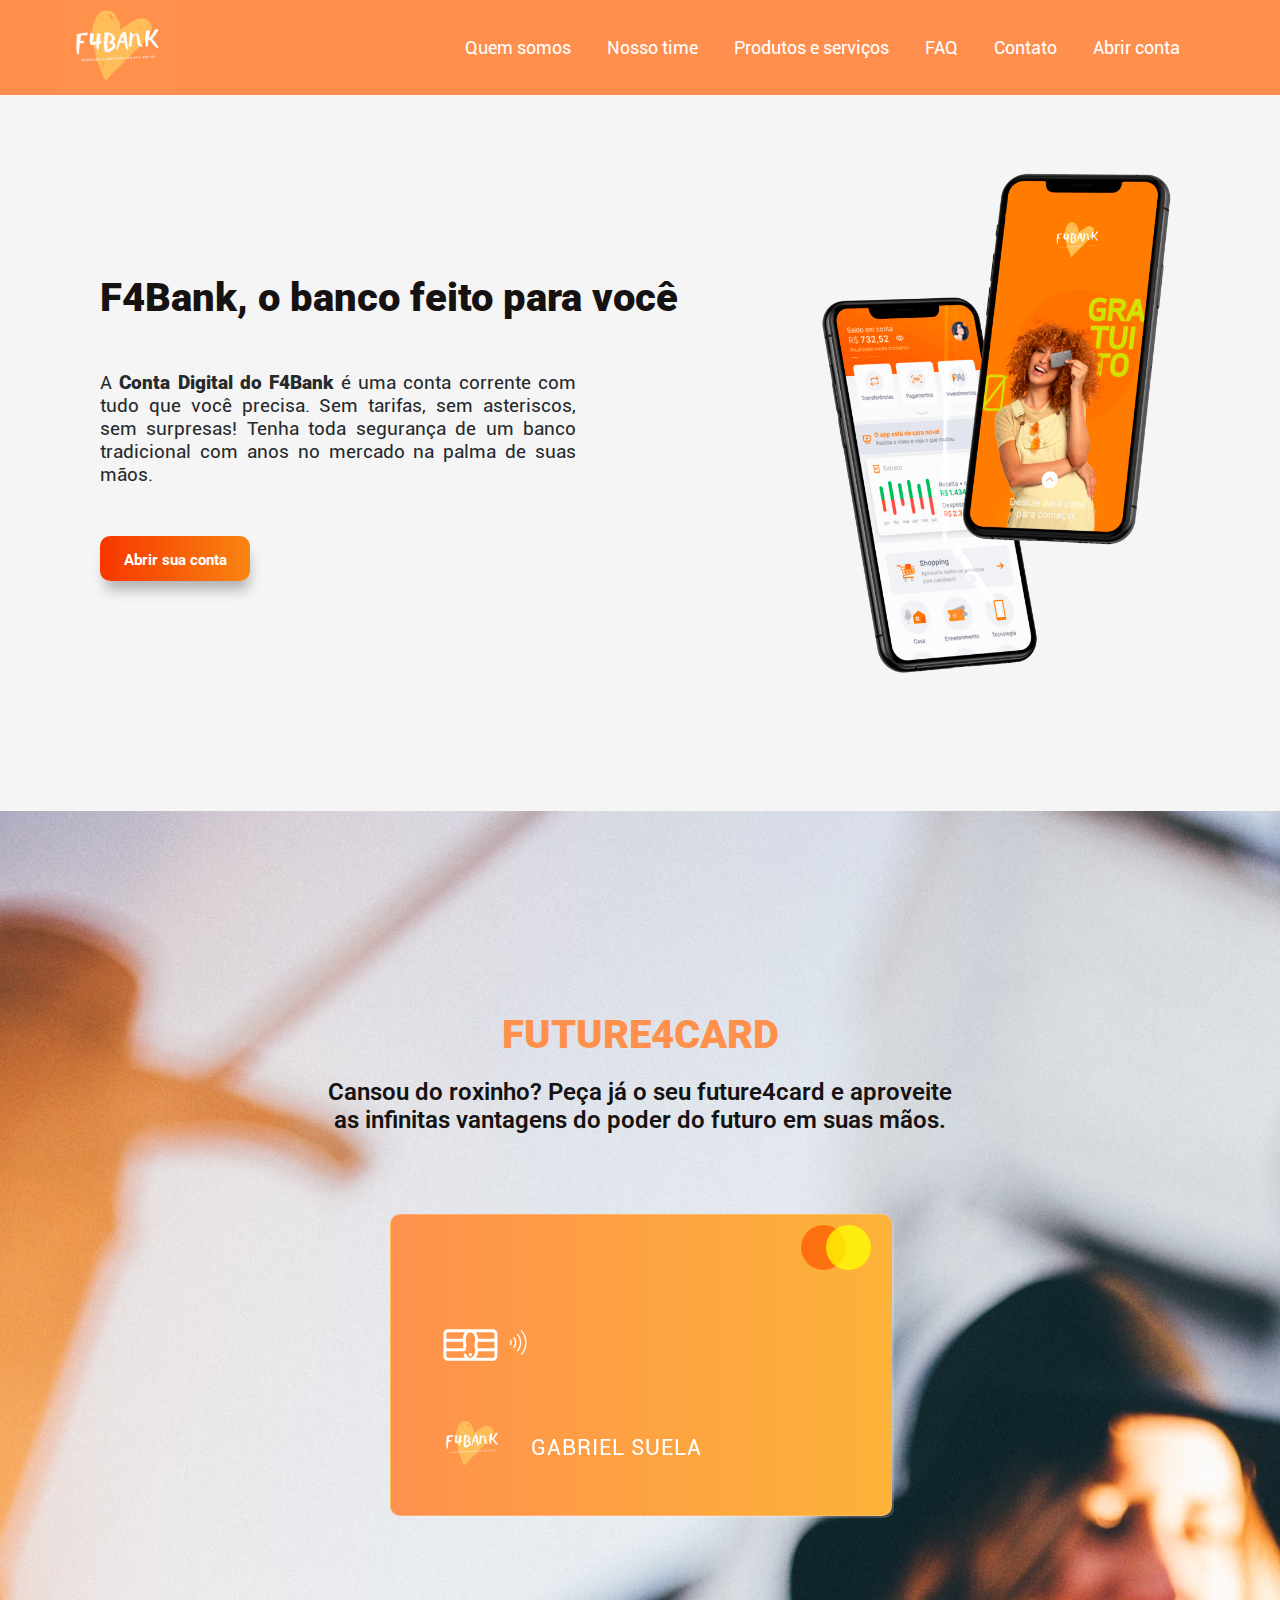
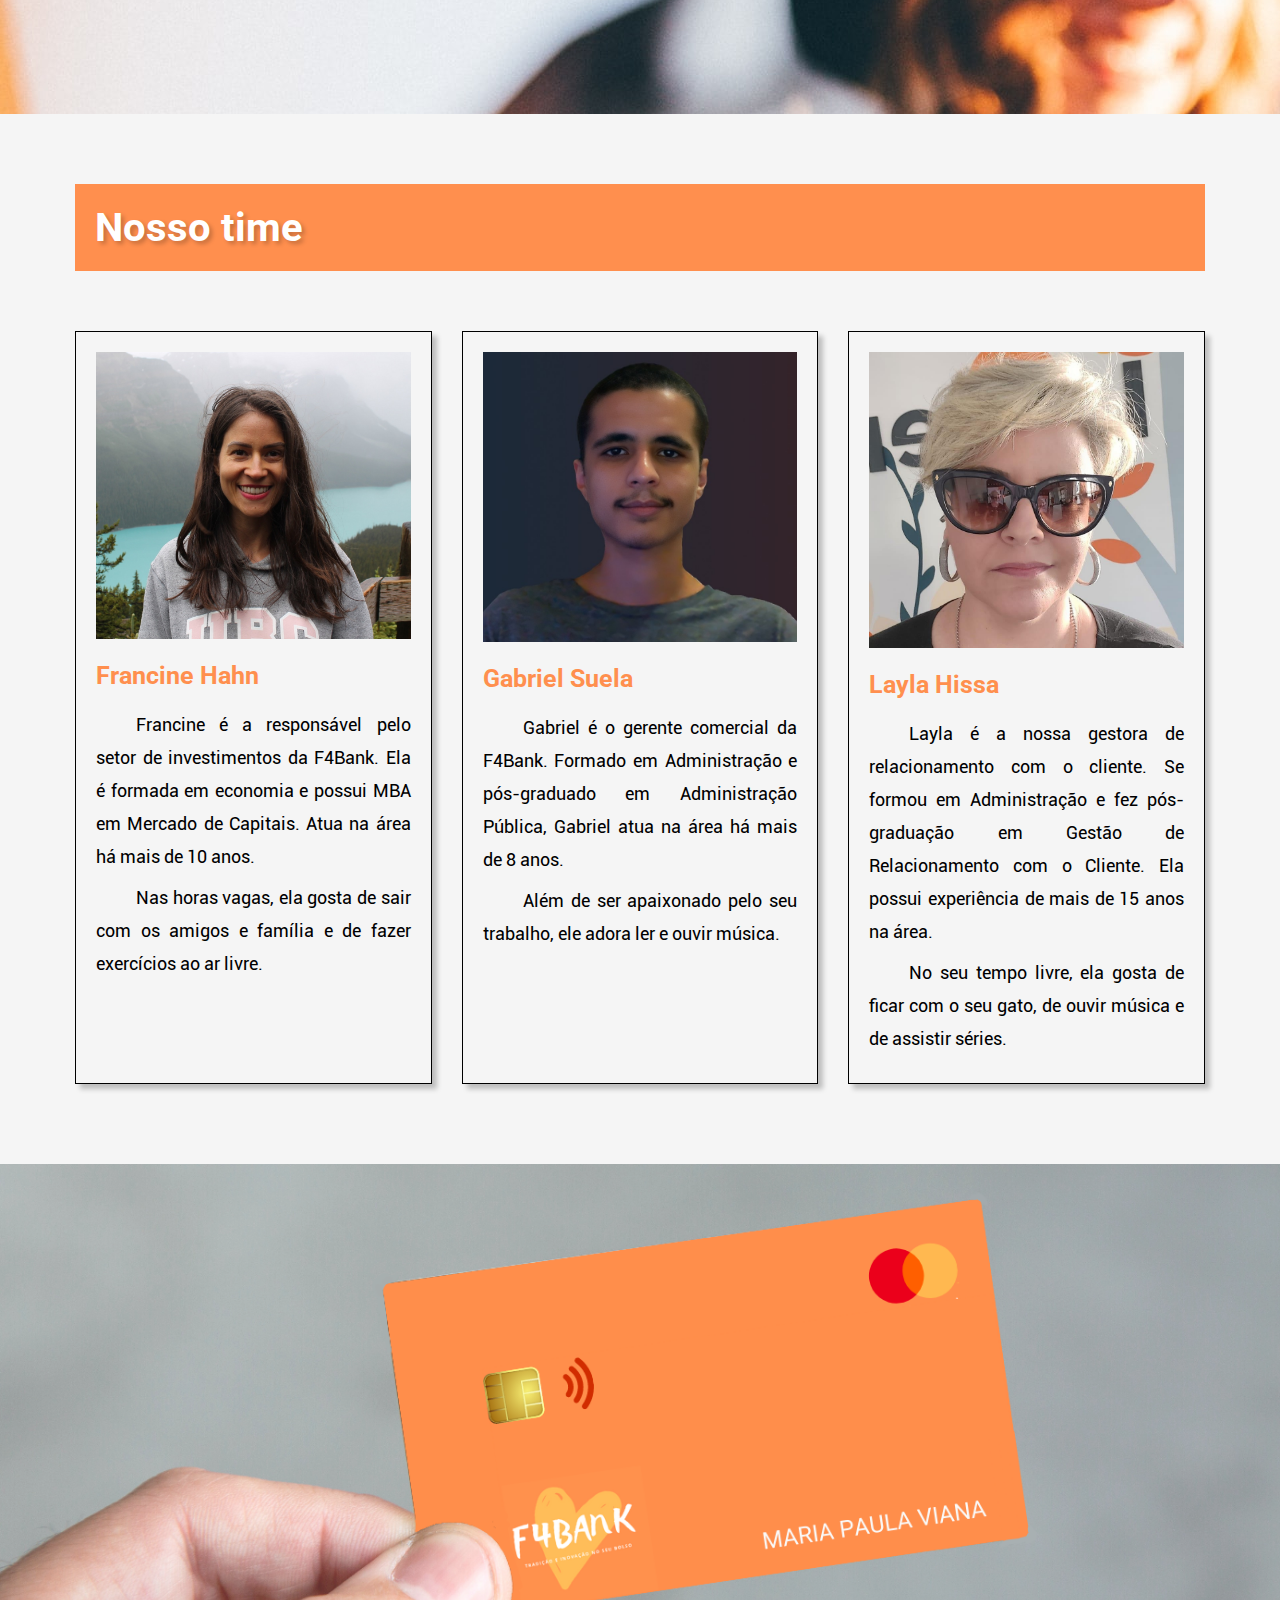
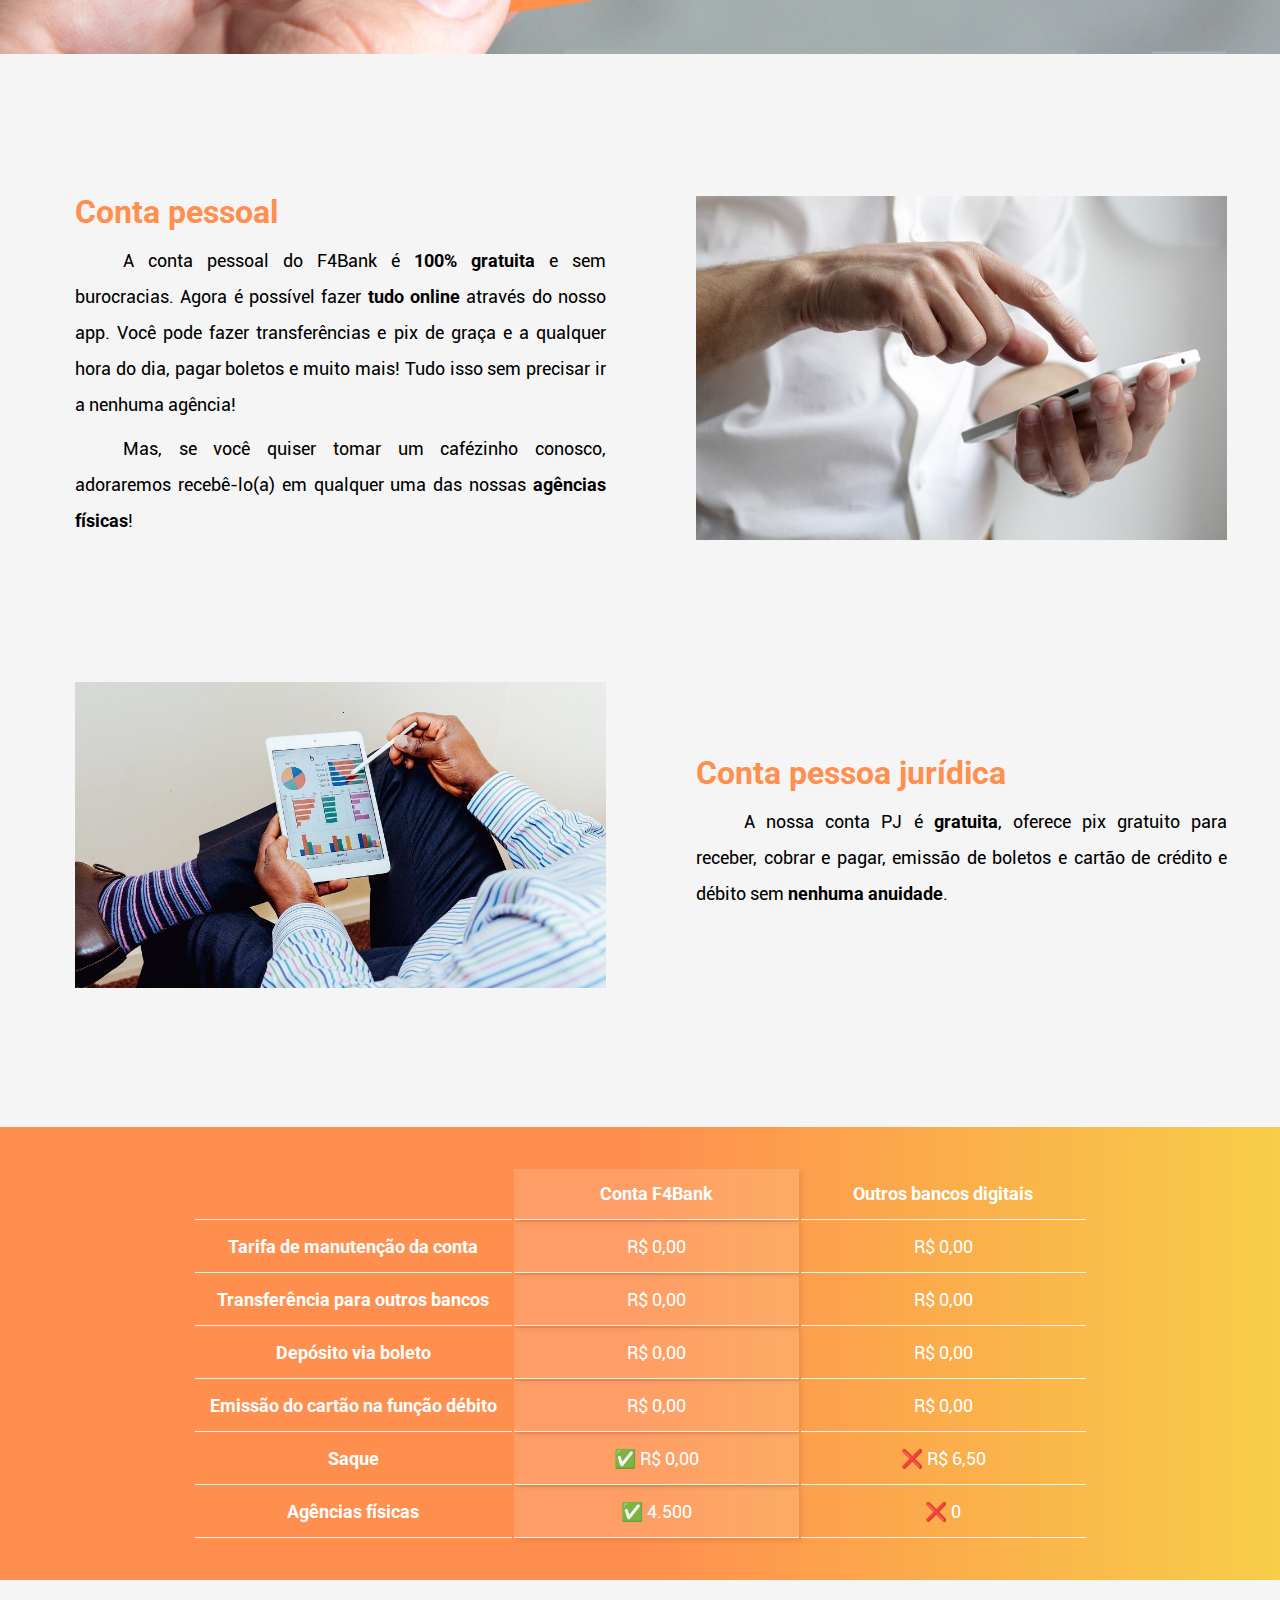
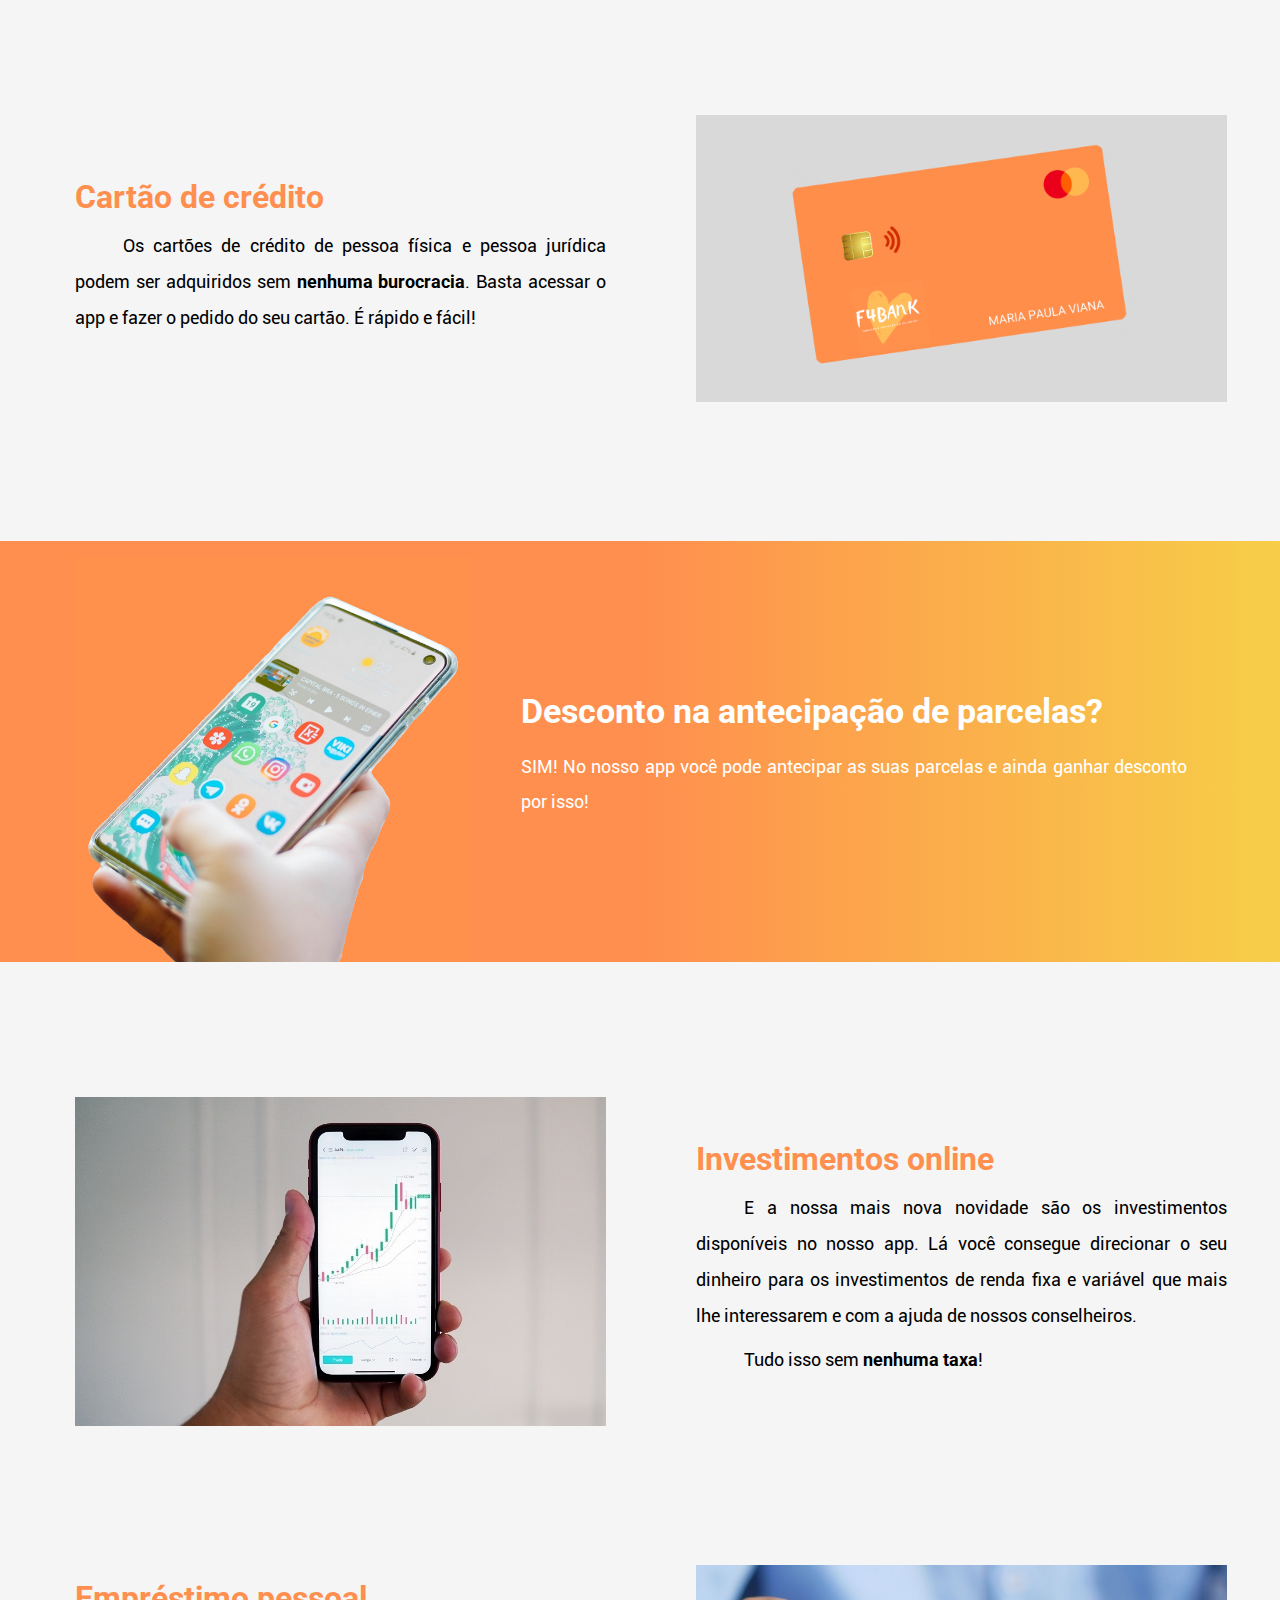
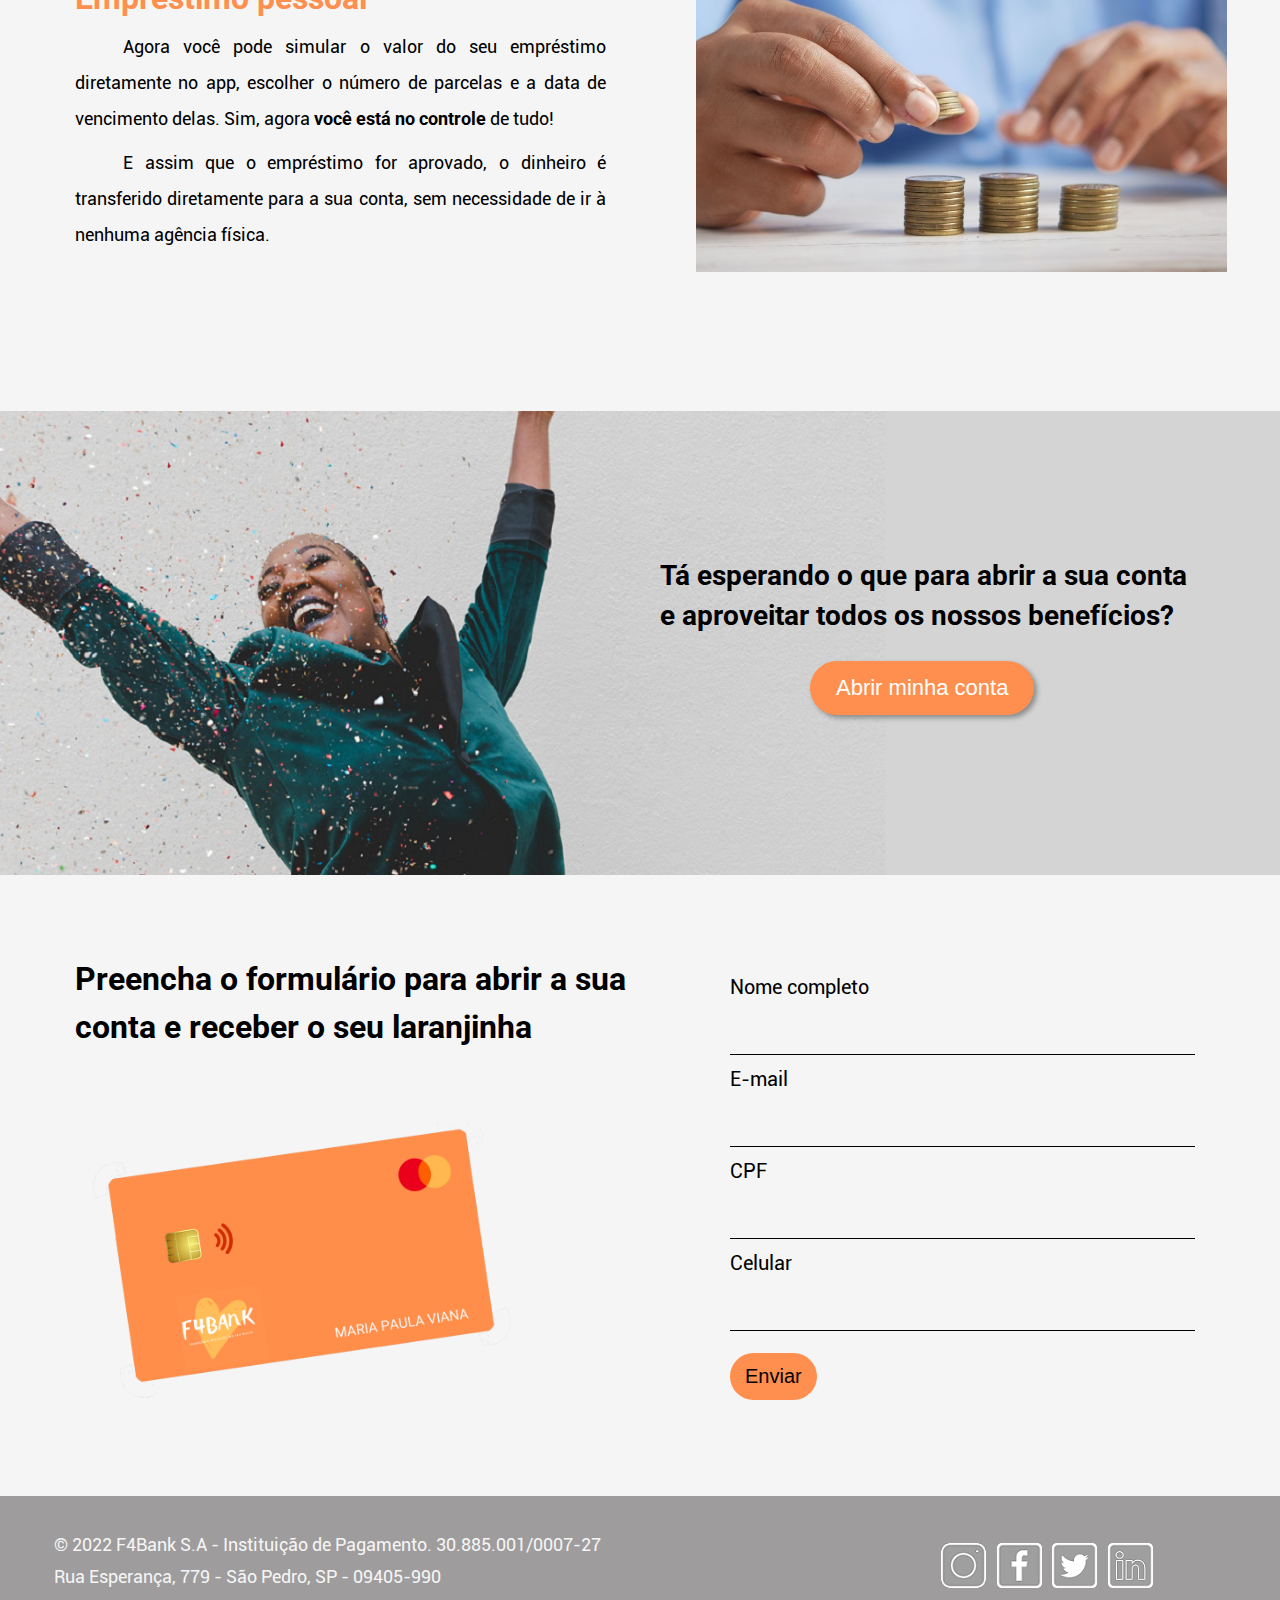
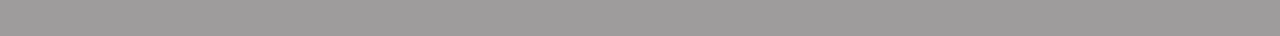
==== commit 6da1d36c: "Merge pull request #10 from future4code/francine-abrir-conta" ====
--- a/index.html
+++ b/index.html
@@ -6,10 +6,10 @@
     <meta name="viewport" content="width=device-width, initial-scale=1.0">
     <title>F4Bank</title>
     <link rel="stylesheet" href="main.css">
+    <link rel="stylesheet" href="home.css">
     <link rel="stylesheet" href="nosso-time.css">
     <link rel="stylesheet" href="produtos-servicos.css">
-    <link rel="stylesheet" href="style-fac.css">
-    <link rel="stylesheet" href="contato-style.css">
+    <link rel="stylesheet" href="abrir-conta.css">
 </head>
 
 <body>
@@ -32,11 +32,90 @@
     <main>
         <!-- SESSÃO GRABRIEL (HOME) -->
         <section id="home">
-        </section>
+                <section class="info">
+                    <h1>F4Bank, o banco feito para você</h1>
+                    <p>A <span>Conta Digital do F4Bank</span> é uma conta corrente com tudo que você precisa. Sem tarifas, sem asteriscos, sem surpresas! Tenha toda segurança de um banco tradicional com anos no mercado na palma de suas mãos.</p>
+                    <a href="#abrir-conta">Abrir sua conta</a>
+                    
+                    
+                </section>
+               <section class="phone">
+                        <img src="./img/celular.png" alt="">
+                    </section>
+            </section>
+            <section class="credit-card">
+                <aside class="info-cartao">
+                    <h1>Future4card</h1>
+                    <p>Cansou do roxinho? Peça já o seu future4card e aproveite as infinitas vantagens do poder do futuro em suas
+                        mãos.</p>
+                </aside>
+                <div class="card">
+            
+                    <div class="face front absolute">
+                        <img src="./img/chip.svg" alt="Chip" id="chip" class="absolute">
+                        <img src="./img/signal.svg" alt="Signal" id="signal" class="absolute">
+                        <img src="./img/f4bank-removebg-preview.png" alt="logo" id="logo" class="absolute">
+                        <p id="owner" class="absolute">GABRIEL SUELA</p>
+                    </div>
+                    <div class="face back absolute">
+                        <div id="greybar" class="aboslute">
+                            <div id="card-info" class="absolute">
+                                <p id="card-number">1234 4567 8900 0000</p>
+                                <div class="flex">
+                                    <p class="flex information">
+                                        <span class="label">VALIDADE</span>
+                                        <span>12/29</span>
+                                    </p>
+                                    <p class="flex information">
+                                        <span class="label">CCV</span>
+                                        <span>000</span>
+                                    </p>
+                                </div>
+                            </div>
+                        </div>
+                    </div>
+                </div>
+            </section>
+        
+
+
+
+
+
+
+
+
+
+
+
+
+
+
+
+
+
 
         <!-- SESSÃO GRABRIEL (QUEM SOMOS) -->
         <section id="quem-somos">
         </section>
+
+
+
+
+
+
+
+
+
+
+
+
+
+
+
+
+
+
 
         <!------------------------- SESSÃO FRANCINE (NOSSO TIME) ----------------------->
         <section id="nosso-time">
@@ -199,257 +278,34 @@
             </section>
         </section>
 
-        
-        
         <!-- SESSÃO LAYLA (FAQ) -->
         <section id="faq">
-            
-            <h1 class = "h1-faq">FAQ</h1>
-            
-            <!-- ESSAS DUAS DIVS ESTÃO VAZIAS E PRECISAM TER CONTEUDO DENTRO, CASO CONTRÁRIO PODEM SER EXCLUIDAS -->
-            <div class="header-faq">
-            <div class = "paragrafo-faq1">
-                
-            <!-- EU NÃO USARI A TAG BR COM O INTUITO DE 'CRIAR' LINHAS, POIS ISSO PODE SER FEITO ATRAVÉS DA MARGEM NO CSS -->    
-            <h2>O Hf4Bank cuida do seu dinheiro ao mesmo tempo que preza pela sua qualidade de vida! Pensando nisso, temos o melhor time de sucesso que especialmente pensou nas possíveis dúvidas dos nossos clientes! </span>
-            </h2>
-            
-            <!-- EU ACHO QUE SERIA MELHOR EVITAR NOMES DE CLASSES COM ESPAÇAMENTE ENTRE ELAS, COMO NO EXEMPLO ABAIXO. ACHO QUE SERIA MELHOR COLOCAR UM HÍFEN -->
-            <section class="inicio-faq flex">
-                 <img src="/Barros-landing-page9/img/bruce-mars-8YG31Xn4dSw-unsplash.jpg" alt="">
-                 <img src="/Barros-landing-page9/img/docusign-xo3fdXgTJP8-unsplash.jpg" alt=""> 
-             </section>
-
-                
-            <section class = "paragrafo-faq2">
-                <h2> Vamos começar?</h2>
-            </section>
-
-                
-            <!--ANCHOR FAQ PERGUNTAS DO FAQ - HTML-->
-            <!-- CUIDAR A INDENTAÇÃO. TUDO QUE ESTÁ DENTRO DE UMA DIV DEVE SER ADICIONADA UM TAB NA FRENTE -->
-            <section class='perguntas'>
-                <!-- ESSE INPUT TÁ VAZIO. DEVE SER COLOCADO ALGUM CONTEÚDO DENTRO OU PODE SER EXCLUÍDO -->
-                <input type='checkbox' id='pergunta-2'>
-                <label for='pergunta-2'>Como faço para solicitar a mudança da data de vencimento do cartão de crédito?</label>
-                <h3 class='resposta'>
-                    Oferecemos sempre as melhores opções para facilitar o seu dia! Basta ligar para nossa central de atendimento e você será atendido sem espera!
-                </h3>
-            </section>
-    
-                
-          <section class='perguntas'>
-            <!-- OUTRO INPUT VAZIO. -->
-            <input type='checkbox' id='pergunta-3'>
-            <label for='pergunta-3'>Como faço para cadastrar uma chave Pix?</label>
-            <p class='resposta'>Acesse o menu do nosso App, selecione PIX e cadastrar chave PIX.</p>
-          </section>
-
-                
-          <section class='perguntas'>
-            <input type='checkbox' id='pergunta-5'>
-            <label for='pergunta-5'>Como faço para abrir uma conta corrente?</label>
-            <p class='resposta'>É simples abrir uma conta conosco, você poderá se dirigir a uma de nossa agências portando documento de identificação e comprovante de residência. Caso prefira, <br><br> você poderá realizar a abertura da conta diretamente pelo celular, é só acessar o nosso site e seguir os procedimentos de envio de documentos.<\p>
-          </section>
-    
-                
-          <section class='perguntas'>
-            <!-- OUTRO INPUT VAZIO -->
-            <input type='checkbox' id='pergunta-4'>
-            <label for='pergunta-4'>Posso alterar a data de vencimento do cartão de crédito?</label>
-            <p class='resposta'>Claro! Entre em contato com a gente por um de nossos canais de atendimento e solicite a alteração da data.</p>
-          </section>
-
-       
-              
-          <!-- NÃO ENTENDI MUITO BEM ESSA PARTE TODA. SÓ SUGERIRIA QUE TODA VEZ QUE TU ABRIR UMA TAG, FECHA ELA LOGO APÓS O CONTEÚDO ACABAR, E NÃO TUDO LÁ NO FINAL, POIS AÍ NÃO DÁ PRA ENTENDER O QUE ESTÁ DENTRO DO QUE -->
-          <!--ANCHOR - FAQ - ANIMAÇÃO DAS ONDAS - HTML-->
-         <div>
-            <svg class="animaçao-ondas" xmlns="http://www.w3.org/2000/svg" xmlns:xlink="http://www.w3.org/1999/xlink"
-         viewBox="0 24 150 28" preserveAspectRatio="none" shape-rendering="auto">
-            <defs>
-         <path id="ondas-suaves" d="M-160 44c30 0 58-18 88-18s 58 18 88 18 58-18 88-18 58 18 88 18 v44h-352z" />
-         </defs>
-            <g class="movimento">
-         <use xlink:href="#ondas-suaves" x="48" y="0" fill="rgba(255, 143, 78,0.7" />
-         <use xlink:href="#ondas-suaves" x="48" y="3" fill="rgba(255, 143, 78,0.5)" />
-         <use xlink:href="#ondas-suaves" x="48" y="5" fill="rgba(255, 143, 78,0.3)" />
-         <use xlink:href="#ondas-suaves" x="48" y="7" fill="#fff" />
-         </g>
-         </svg>
-            </div>
-         </div>
-
-
-                
-        <!--ANCHOR - FAQ - BODY - HTML -->
-
-        <!-- ESSA SECTION ESTÁ FECHANDO O QUE? -->
-        </section>
-
-            
-            
+        </section>
+
         <!-- SESSÃO LAYLA (CONTATO) -->
         <section id="contato">
-            
-            <div class="container">
-                
-                <div class="container3">
-                    <div class="container__media">
-                        <img src="/Barros-landing-page9/img/eric22-froehling-3fl4xRSOD6k-unsplash.jpg" alt="" width="400px">
-                   
-                        
-                <section class="container__conteudo_atendimento">
-                    <h3>O cliente é nossa prioridade e por isso focamos em você!<\h3>
-                    <h3>Estamos prontos a atendê-los esteja onde estiver, em qualquer momento e por diversos meios.<\h3>
-                    <h3>Veja o que <br> separamos para você!<\h3>
-                    <h3>Canais específicos de atendimento diretamente com um de nossos especialistas!<\h3>
-                 </section>
-
-
-
-            <!-- ANCHOR cartao  --> 
-            
-            <!-- ESSA PARTE TEM VÁRIAS DIVS ABERTAS E SEM CONTEUDO DENTRO -->
-            <div class="container2">
-                <div class="cartao">
-                <div class="cartao__imagem">
-                 <div class="titulo_cartao">
-                <img class = "background_cartao" src="/Barros-landing-page9/img/jeshoots-com-LtNvQHdKkmw-unsplash.jpg" alt="" width="100%">  
-                </div>
-            <div class="container__conteudo">
-            </div>
-                                     
-             
-
-            <section class = "conteudo_cartao"> 
-                <ul> Conta Corrente: Tel. (11) 3854-2853 <\ul> 
-                <ul> PIX <\ul>
-                <ul> Saldo <\ul>
-                <ul> Extrato <\ul>
-                <ul> Transferência <\ul>
-                <ul> Abertura de Conta <\ul>
-                <ul> Encerramento de Conta <\ul>
-                <ul> Outras opções <\ul>
-            <\section>
-                
-                
-                
-            <!-- SERÁ QUE PRECISA DE TANTAS DIVS? TALZES SÓ UMA IMG RESOLVERIA -->
-            <div class="cartao">
-             <div class="cartao__imagem">
-                <div class="titulo_cartao">
-                 <img class = "background_cartao" src="/Barros-landing-page9/img/docusign-xo3fdXgTJP8-unsplash.jpg" alt=" " width="100%">   
-             </div>
-  
-            
-          <!-- ALGUMAS QUESTÕES ABAIXO: VÁRIAS DIVS FECHADAS UMA EMBAIXO DA OUTRA. UL ABERTA E VÁRIAS COISAS DENTRO. TU DEVE COLOCAR COMO EU BOTEI ACIMA. CADA FRASE DENTRO DE UMA UL E DEVE-SE FECHAR A UL -->
-          <div class = "conteudo_cartao"> 
-            <ul>
-            Cartão de Crédito
-            
-            <!-- O QUE SERIA HR? TALVEZ POSSA SER EXCLUÍDO -->
-            <hr>  
-            Tel. (11) 2450-4921
-            <br><br>
-            <!-- TAGS BR NÃO PRECISA. PODE SER FEITO NO CSS DEPOIS -->
-            
-                
-            <!-- TEXTO SOLTO. CADA LINHA DEVE ESTAR DENTRO DE UMA TAG -->
-            <!-- POR EXEMPLO: <p> Fatura <\p> -->
-            <!-- NÃO ESQUECE QUE A TAG DEVE SER FECHADA LOGO APÓS O CONTEÚDO -->
-      
-            Fatura <br>
-            CashBack<br>
-            Limite de Crédito<br>
-            Programa de pontos <br>
-            Negociação de Dívida <br>
-            Solicitar Cartão adicional <br>
-            Outras opções <br>
-            </ul>
-
-            <!-- ESSA QUANTIDADE DE DIVS FECHANDO O QUE? CADA DIV OU TAG DEVE FECHAR LOGO APÓS O CONTEÚDO. E DEVE TER IDENTAÇÃO PARA SABER QUAL É PAI E QUAL É FILHO -->
-            </div>
-            </div>
-            </div>
-
-                
-            <!-- DIVS ABRINDO E NÃO FECHANDO. -->
-            <div class="cartao">
-                <div class="cartao__imagem">
-                    <div class="titulo_cartao">
-                        <img class = "background_cartao" src="/Barros-landing-page9/img/piggybank-sK-ziQvKGsk-unsplash(1).jpg" alt=" " width="100%">   
-             </div>
-
- 
-        <section class = "conteudo_cartao"> 
-          <ul> Investimento <\ul>
-          <hr>
-          <ul> (11) 3658-1558 <\ul>
-          
-          <ul> CDB <\ul>
-          Ações
-          Fundos
-          Simulação
-          Previdência
-          Tesouro Direto
-          Outras opções
         </section>
 
         
-            <hr>
-        
-<!-- ANCHOR --Formulário de Contato -->
-
-    <section id="contato">
-            <h1 class="seçao-header">Contato</h1>
-                <div class="contato-abertura">
-            <form id="contato-formulario" class="formulario-horizontal" role="form">
-                <div class="grupo-do-formulario">
-                <div class="caixa-formulario">
-                 <input type="text" class="campos-formulario" id="nome" placeholder="NOME" name="name" value="" required>
-                </div>
-                </div>
-  
-            <div class="grupo-do-formulario">
-                <div class="caixa-formulario">
-                <input type="email" class="campos-formulario" id="email" placeholder="EMAIL" name="email" value="" required>
-                 </div>
-            </div>
-  
-            <textarea class="campos-formulario" rows="10" placeholder="MENSSAGEM" name="mensagem" required></textarea>
-        
-            <button class="btn btn-primary send-button" id="submeter" type="submit" value="Enviar">
-             <div class="botao-de-enviar">
-                 <i class="fa fa-paper-plane"></i><span class="enviar-texto">ENVIAR</span>
-            </div>
-         </button>
-        
-         </form>
-            <hr>      
-      
-       
-            <div class = container-caixa-contato>   
-            <ul class="lista-de-contato">
-                <li class="lista-itens"><i class="fa fa-map-marker fa-2x"><p class="texto-para-contato lugar">Rua Esperança, 779 <br> São Pedro, SP <br> 09405-990</p></i></li>
-                <li class="lista-itens"><i class="fa fa-telefone fa-2x"><span class="texto-para-contato telefone"><a href="tel:1-212-555-5555" title="Ligue">Tel. (11) 555-2368</a></span></i></li>           
-                <li class="lista-itens"><i class="fa fa-envelope fa-2x"><span class="texto-para-contato gmail"><a href="mailto:#" title="Envie um e-mail">contato@h4bank.com</a></span></i></li>      
-            </ul>
-  
-
-          
-         <div class="google-maps">
-            <iframe src="https://www.google.com/maps/embed?pb=!1m18!1m12!1m3!1d467692.0489544404!2d-46.8755035332196!3d-23.681531425212086!2m3!1f0!2f0!3f0!3m2!1i1024!2i768!4f13.1!3m3!1m2!1s0x94ce448183a461d1%3A0x9ba94b08ff335bae!2zU8OjbyBQYXVsbywgU1A!5e0!3m2!1spt-BR!2sbr!4v1655050501585!5m2!1spt-BR!2sbr" width="600" height="450" style="border:0;" allowfullscreen="" loading="lazy" referrerpolicy="no-referrer-when-downgrade"></iframe>
-            </div>
-            </div>                   
-        </div>
-        </section>  
-
-  
-        </section>
-
-        <!-- SESSÃO FRANCINE (ABRIR CONTA) -->
+        <!------------------------- SESSÃO FRANCINE (ABRIR CONTA) ------------------------>
         <section id="abrir-conta">
+            <section>
+                <h3 class="conteudo-cadastro-subtitulo">Preencha o formulário para abrir a sua conta e receber o seu laranjinha</h3>
+                <img class="conteudo-cadastro-imagem" src="img/cartao-credito-cadastro.png" alt="Cartão de crédito do banco F4Bank">
+            </section>
+            <section class="conteudo-cadastro-section-formulario">
+                <form class="conteudo-cadastro-formulario" action="#">
+                    <label class="conteudo-cadastro-label" for="nome">Nome completo</label>
+                    <input class="conteudo-cadastro-input" type="text" id="nome" name="nome">
+                    <label class="conteudo-cadastro-label" for="email">E-mail</label>
+                    <input class="conteudo-cadastro-input" type="email" id="email" name="email">
+                    <label class="conteudo-cadastro-label" for="cpf">CPF</label>
+                    <input class="conteudo-cadastro-input" type="number" id="cpf" name="cpf">
+                    <label class="conteudo-cadastro-label" for="celular">Celular</label>
+                    <input class="conteudo-cadastro-input" type="number" id="celular" name="celular">
+                    <input class="input-button" class="conteudo-cadastro-input" type="submit" value="Enviar">
+                </form>
+            </section>
         </section>
     </main>
 
@@ -466,4 +322,4 @@
         </section>
     </footer>
 </body>
-</html>
+</html>--- a/home.css
+++ b/home.css
@@ -0,0 +1,464 @@
+@import url('https://fonts.googleapis.com/css2?family=Roboto:wght@400;500;700;900&display=swap');
+
+
+/* VARIAVEIS */
+:root {
+    --white: #ffffff;
+    --gray: #151211;
+    --light-gray: #262A2D;
+    --orange: #FF914D;
+    --yellow: #FFBD59;
+    --red: red;
+    --light-blue: #0061ff;
+    --dark-blue: #08189e;
+
+}
+
+
+/* RESET */
+
+*::before,
+*::after {
+    box-sizing: border-box;
+    margin: 0;
+    padding: 0;
+}
+
+/* SESSÃO GRABRIEL (HOME) */
+
+
+/* -----------INFO----------- */
+.phone img {
+    padding-right: 50px;
+    width: 300px;
+}
+#home {
+    display: flex;
+    margin-top: 4%;
+}
+
+
+.info {
+    display: flex;
+    flex-direction: column;
+    padding-left: 200px;
+    margin-top: 10%;
+}
+
+.phone img {
+    width: 600px;
+    padding-right: 250px;
+}
+
+.info h1 {
+    font-weight: 900;
+    font-size: 3rem;
+    color: var(--gray);
+    padding-bottom: 50px;
+
+}
+
+.info p {
+    font-weight: 400;
+    padding-bottom: 50px;
+    max-width: 70%;
+    color: var(--light-gray);
+    font-size: 1.2rem;
+    text-align: justify;
+}
+
+.info span {
+    font-weight: 900;
+}
+
+.info a {
+    width: 150px;
+    height: 20px;
+    padding: 15px;
+    border-radius: 10px;
+    background-image: linear-gradient(to right, #f83600 0%, #f9d423 200%);
+    text-decoration: none;
+    text-align: center;
+    color: var(--white);
+    font-weight: 700;
+    -webkit-box-shadow: 2px 12px 13px -3px rgba(0, 0, 0, 0.27);
+    box-shadow: 2px 12px 13px -3px rgba(0, 0, 0, 0.27);
+}
+
+.info a:hover {
+    background: #FCA97F;
+}
+
+
+/* -----------CARTÃO----------- */
+
+.flex {
+    display: flex
+}
+
+.absolute {
+    position: absolute
+}
+
+.info-cartao {
+    width: 50%;
+}
+
+.info-cartao h1 {
+    margin-top: 200px;
+    font-size: 2.5rem;
+    margin-bottom: 20px;
+    text-transform: uppercase;
+    color: var(--orange);
+    font-weight: 900;
+}
+
+.info-cartao p {
+    font-size: 1.5rem;
+    color: var(--gray);
+    font-weight: 600;
+}
+
+.credit-card {
+    display: flex;
+    justify-content: space-evenly;
+    height: 100%;
+    width: 100%;
+    background-image: url(./img/priscilla-du-preez-nF8xhLMmg0c-unsplash.jpg);
+    margin-top: 100px;
+    padding-bottom: 200px;
+}
+
+.credit-card::before {
+    content: '';
+    position: absolute;
+    width: 600px;
+    height: 400px;
+}
+
+.card {
+    margin-top: 150px;
+    position: relative;
+    width: 500px;
+    height: 300px;
+    transform-style: preserve-3d;
+    perspective: 800px;
+}
+
+.card .face {
+    width: 100%;
+    height: 100%;
+    border: 1px solid rgb(255 255 255 / 20%);
+    border-radius: 10px;
+    background: linear-gradient(to right, #FF914D 0%, #f9d423 200%);
+    backdrop-filter: blur(10px);
+    box-shadow: 2px 2px 0px 0px rgb(255 255 255 / 20%);
+    transform-style: preserve-3d;
+    transition: 0.75s ease-in-out;
+    backface-visibility: hidden;
+    transform: rotateY(0);
+}
+
+#chip {
+    width: 60px;
+    height: 60px;
+    top: 100px;
+    left: 50px;
+}
+
+#signal {
+    width: 25px;
+    height: 25px;
+    top: 115px;
+    left: 115px;
+    transform: rotate(90deg);
+}
+
+#logo {
+    width: 85px;
+    height: 85px;
+    bottom: 30px;
+    left: 40px;
+}
+
+#owner {
+    bottom: 55px;
+    left: 140px;
+    font-size: 1.35rem;
+    letter-spacing: 1px;
+    color: var(--white);
+}
+
+.card .face.back {
+    transform: rotateY(180deg);
+}
+
+#greybar {
+    width: 100%;
+    height: 50px;
+    top: 15px;
+    background: var(--gray);
+    border-radius: 10px 10px 0px 0px;
+}
+
+#card-info {
+    width: 100%;
+    bottom: 15px;
+    padding: 0 20px;
+    color: var(--white);
+}
+
+#card-number {
+    letter-spacing: 2px;
+    font-size: 1.3rem;
+}
+
+#card-info .information:not(:first-child) {
+    margin-left: 10px;
+}
+
+#card-info .flex .information {
+    align-items: center;
+}
+
+#card-info .flex .information .label {
+    display: block;
+    font-size: 0.4rem;
+    margin-right: 4px;
+    width: 30px;
+}
+
+.card .face.front::before,
+.card .face.front::after,
+.card .face.back::before,
+.card .face.back::after {
+    content: '';
+    position: absolute;
+    width: 45px;
+    height: 45px;
+    border-radius: 50%;
+    opacity: 0.75;
+}
+
+.card .face.front::before,
+.card .face.front::after {
+    top: 10px;
+    mix-blend-mode: overlay;
+}
+
+
+.card .face.back::before,
+.card .face.back::after {
+    bottom: 30px;
+    mix-blend-mode: hue;
+}
+
+.card .face.front::before {
+    right: 20px;
+}
+
+.card .face.back::before {
+    right: 20px;
+}
+
+.card .face.front::after {
+    right: 45px;
+}
+
+.card .face.back::after {
+    right: 45px;
+}
+
+.card .face.front::before {
+    background: yellow;
+}
+
+.card .face.back::before {
+    background: var(--light-blue);
+}
+
+.card .face.front::after {
+    background-color: red;
+}
+
+.card .face.back::after {
+    background-color: var(--dark-blue);
+}
+
+.card:hover .face.front {
+    transform: rotateY(180deg);
+}
+
+.card:hover .face.back {
+    transform: rotateY(360deg);
+}
+
+
+/* ----------- RESPONSIVIDADE GABRIEL -------------- */
+
+
+/*  RESPONSIVIDADE INFO */
+@media screen and (min-width: 1200px) and (max-width: 1400px) {
+
+    .info {
+        padding-left: 100px;
+    }
+
+    .info h1 {
+        font-size: 2.5rem;
+    }
+
+    .info a {
+        width: 120px;
+        height: 15px;
+        font-size: 15px;
+    }
+
+    .info p {
+        font-size: 1.2rem;
+    }
+
+    .phone img {
+        padding-right: 50px;
+        width: 450px;
+    }
+
+/* RESPONSIVIDADE CARTÃO */
+    .credit-card {
+        flex-direction: column;
+        align-items: center;
+        justify-content: center;
+    }
+
+    .card {
+        margin-top: 80px;
+    }
+
+    .info-cartao {
+        text-align: center;
+    }
+
+    .info-card h1 {
+        font-size: 2.5rem;
+    }
+
+    .info-cartao p {
+        font-size: 1.5rem;
+    }
+}
+
+@media screen and (min-width: 801px) and (max-width: 1200px){
+    .phone img {
+        display: none;
+    }
+
+    .info h1 {
+        font-size: 2.2rem;
+    }
+
+    .info p {
+        font-size: 1.1rem;
+    }
+    
+    .info-cartao p {
+        font-size: 1.2rem;
+    }
+
+    .info a {
+        width: 100px;
+        height: 10px;
+        font-size: 14px;
+        text-align: center;
+    }
+
+    .credit-card {
+        flex-direction: column;
+        align-items: center;
+        justify-content: center;
+    }
+}
+
+
+@media screen and (min-width: 481px) and (max-width: 800px){
+    .phone img {
+        display: none;
+    }
+
+    .info{
+        padding-left: 90px;
+    }
+
+    .info h1 {
+        font-size: 2rem;
+    }
+
+    .info p {
+        font-size: 1rem;
+    }
+
+    .info-cartao h1 {
+        font-size: 2.5rem;
+    }
+
+    .info-cartao p {
+        font-size: 1.2rem;
+    }
+
+    .info a {
+        margin-left: 100px;
+        width: 100px;
+        height: 15px;
+        font-size: 13px;
+    }
+
+    .credit-card {
+        flex-direction: column;
+        align-items: center;
+        justify-content: center;
+    }
+
+    .card {
+        width: 400px;
+    }
+
+}
+
+@media screen and (min-width: 320px) and (max-width: 480px){
+    .info {
+        padding-left: 90px;
+    }
+    
+    .info h1 {
+        font-size: 1.5rem;
+        margin-right: 50px;
+        padding-bottom: 30px;
+
+    }
+
+    .phone img {
+        display: none;
+    }
+
+    .info p {
+        font-size: 17px;
+
+    }
+
+    .info a {
+        margin-left: 50px;
+        width: 100px;
+        height: 15px;
+        font-size: 13px;
+    }
+
+    .credit-card {
+        flex-direction: column;
+        align-items: center;
+        justify-content: center;
+    }
+
+    .card {
+        width: 350px;
+    }
+}
+
--- a/abrir-conta.css
+++ b/abrir-conta.css
@@ -0,0 +1,251 @@
+@charset "UTF-8";
+
+/* ------------------------------ FRANCINE - SESSÃO DE CADASTRO --------------------------------- */
+
+/* ------------- STYLE PARA TELAS COM NO MÍNIMO 1201PX ---------------- */
+@media screen and (min-device-width: 1201px) {
+    /* Configuração da página em duas colunas */
+    #abrir-conta {
+        margin: 75px;
+        display: grid;
+        grid-template-columns: 50% 50%;
+        column-gap: 90px;
+        align-items: center;
+    }
+
+    /* Subtítulo */
+    .conteudo-cadastro-subtitulo {
+        font-size: 32px;
+        line-height: 48px;
+        margin-bottom: 45px;
+    }
+
+    /* Imagem do cartão de crédito */
+    .conteudo-cadastro-imagem {
+        width: 80%;
+    }
+
+    /* Configuração do label e do input do formulário */
+    .conteudo-cadastro-input, .conteudo-cadastro-label {
+        font-size: 20px;
+        margin-bottom: 12px;
+        display: block;
+        border: none;
+    }
+
+    /* Input do formulário */
+    .conteudo-cadastro-input {
+        padding: 10px 200px 10px 0;
+        background-color: #F5F5F5;
+        border-bottom: 1px solid black;
+    }
+
+    /* Botão do formulário */
+    .input-button {
+        font-size: 20px;
+        background-color: rgb(255, 143, 78);
+        padding: 12px 15px;
+        margin-top: 10px;
+        border-radius: 45px;
+        border: none;
+        cursor: pointer;
+    }
+
+    .input-button:hover {
+        background-color: rgba(255, 143, 78, 0.795);    
+    }
+}
+
+
+
+
+/* ------------ STYLE PARA TELAS COM TAMANHO ENTRE 801PX E 1200PX -------------- */
+@media screen and (min-device-width: 801px) and (max-device-width: 1200px) {
+    /* Configuração da página em duas colunas */
+    #abrir-conta {
+        margin: 45px;
+        display: grid;
+        grid-template-columns: 50% 50%;
+        column-gap: 50px;
+        align-items: center;
+    }
+
+    /* Subtítulo */
+    .conteudo-cadastro-subtitulo {
+        font-size: 26px;
+        margin-bottom: 50px;
+    }
+
+    /* Imagem do cartão de crédito */
+    .conteudo-cadastro-imagem {
+        width: 85%;
+    }
+
+    /* Configuração do label e do input do formulário */
+    .conteudo-cadastro-input, .conteudo-cadastro-label {
+        font-size: 18px;
+        margin-bottom: 10px;
+        display: block;
+        border: none;
+    }
+
+    /* Input do formulário */
+    .conteudo-cadastro-input {
+        padding: 9px 110px 9px 0;
+        background-color: #F5F5F5;
+        border-bottom: 1px solid black;
+    }
+
+    /* Botão do formulário */
+    .input-button {
+        font-size: 18px;
+        background-color: rgb(255, 143, 78);
+        padding: 13px;
+        margin-top: 8px;
+        border-radius: 45px;
+        border: none;
+        cursor: pointer;
+    }
+
+    .input-button:hover {
+        background-color: rgba(255, 143, 78, 0.795);    
+    }
+}
+
+
+
+
+/* -------------- STYLE PARA TELAS COM TAMANHO ENTRE 481PX E 800PX --------------- */
+@media screen and (min-device-width: 481px) and (max-device-width: 800px) {
+    /* Configuração da margem da página */
+    #abrir-conta {
+        margin: 80px;
+    }
+
+    /* Subtítulo */
+    .conteudo-cadastro-subtitulo {
+        font-size: 26px;
+        text-align: center;
+        margin-bottom: 30px;
+    }
+
+    /* Imagem do cartão de crédito */
+    .conteudo-cadastro-imagem {
+        width: 70%;
+        display: block;
+        margin: 0 auto 35px auto;
+    }
+
+    /* Container pai do formulário */
+    .conteudo-cadastro-section-formulario {
+        position: relative;
+        min-height: 60vh;
+    }
+
+    /* Formulário */
+    .conteudo-cadastro-formulario {
+        position: absolute;
+        top: 50%;
+        left: 50%;
+        transform: translateY(-50%) translateX(-50%);
+    }
+
+    /* Configuração do label e do input do formulário */
+    .conteudo-cadastro-input, .conteudo-cadastro-label {
+        font-size: 16px;
+        margin-bottom: 12px;
+        display: block;
+        border: none;
+    }
+
+    /* Input do formulário */
+    .conteudo-cadastro-input {
+        padding: 10px 250px 10px 0;
+        background-color: #F5F5F5;
+        border-bottom: 1px solid black;
+    }
+
+    /* Botão do formulário */
+    .input-button {
+        font-size: 16px;
+        background-color: rgb(255, 143, 78);
+        padding: 13px;
+        margin-top: 10px;
+        border-radius: 40px;
+        border: none;
+        cursor: pointer;
+    }
+
+    .input-button:hover {
+        background-color: rgba(255, 143, 78, 0.795);    
+    }
+}
+
+
+
+
+/* ---------------- STYLE PARA TELAS COM TAMANHO ENTRE 320PX E 480PX ----------------- */
+@media screen and (min-device-width: 320px) and (max-device-width: 480px) {
+    /* Configuração da margem da página */
+    #abrir-conta {
+        margin: 50px;
+    }
+
+    /* Subtítulo */
+    .conteudo-cadastro-subtitulo {
+        font-size: 22px;
+        text-align: center;
+        margin-bottom: 30px;
+    }
+
+    /* Imagem do cartão de crédito */
+    .conteudo-cadastro-imagem {
+        width: 80%;
+        display: block;
+        margin: 0 auto 35px auto;
+    }
+
+    /* Container pai do formulário */
+    .conteudo-cadastro-section-formulario {
+        position: relative;
+        min-height: 50vh;
+    }
+
+    /* Formulário */
+    .conteudo-cadastro-formulario {
+        position: absolute;
+        top: 50%;
+        left: 50%;
+        transform: translateY(-50%) translateX(-50%);
+    }
+
+    /* Configuração do label e do input do formulário */
+    .conteudo-cadastro-input, .conteudo-cadastro-label {
+        font-size: 16px;
+        margin-bottom: 9px;
+        display: block;
+        border: none;
+    }
+
+    /* Input do formulário */
+    .conteudo-cadastro-input {
+        padding: 8px 130px 8px 0;
+        background-color: #F5F5F5;
+        border-bottom: 1px solid black;
+    }
+
+    /* Botão do formulário */
+    .input-button {
+        font-size: 15px;
+        background-color: rgb(255, 143, 78);
+        padding: 11px 13px;
+        margin-top: 8px;
+        border-radius: 40px;
+        border: none;
+        cursor: pointer;
+    }
+
+    .input-button:hover {
+        background-color: rgba(255, 143, 78, 0.795);    
+    }
+}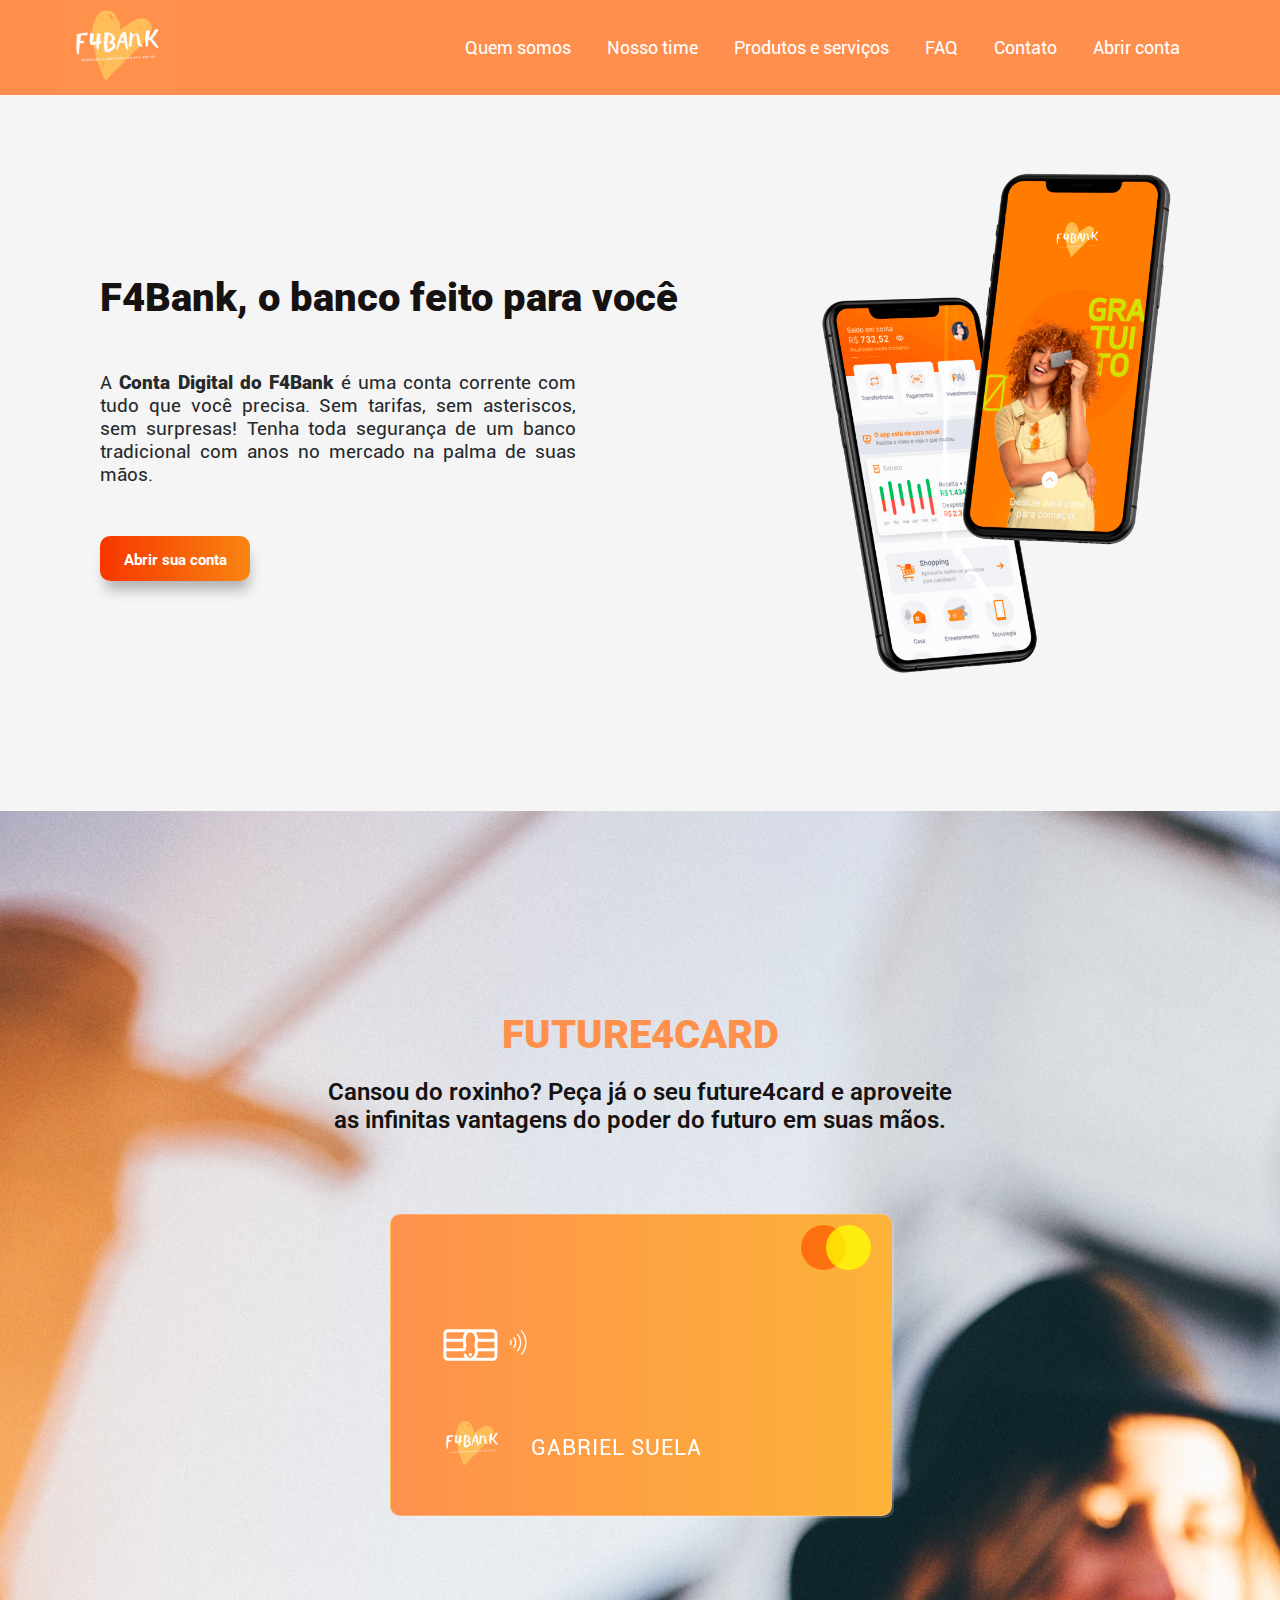
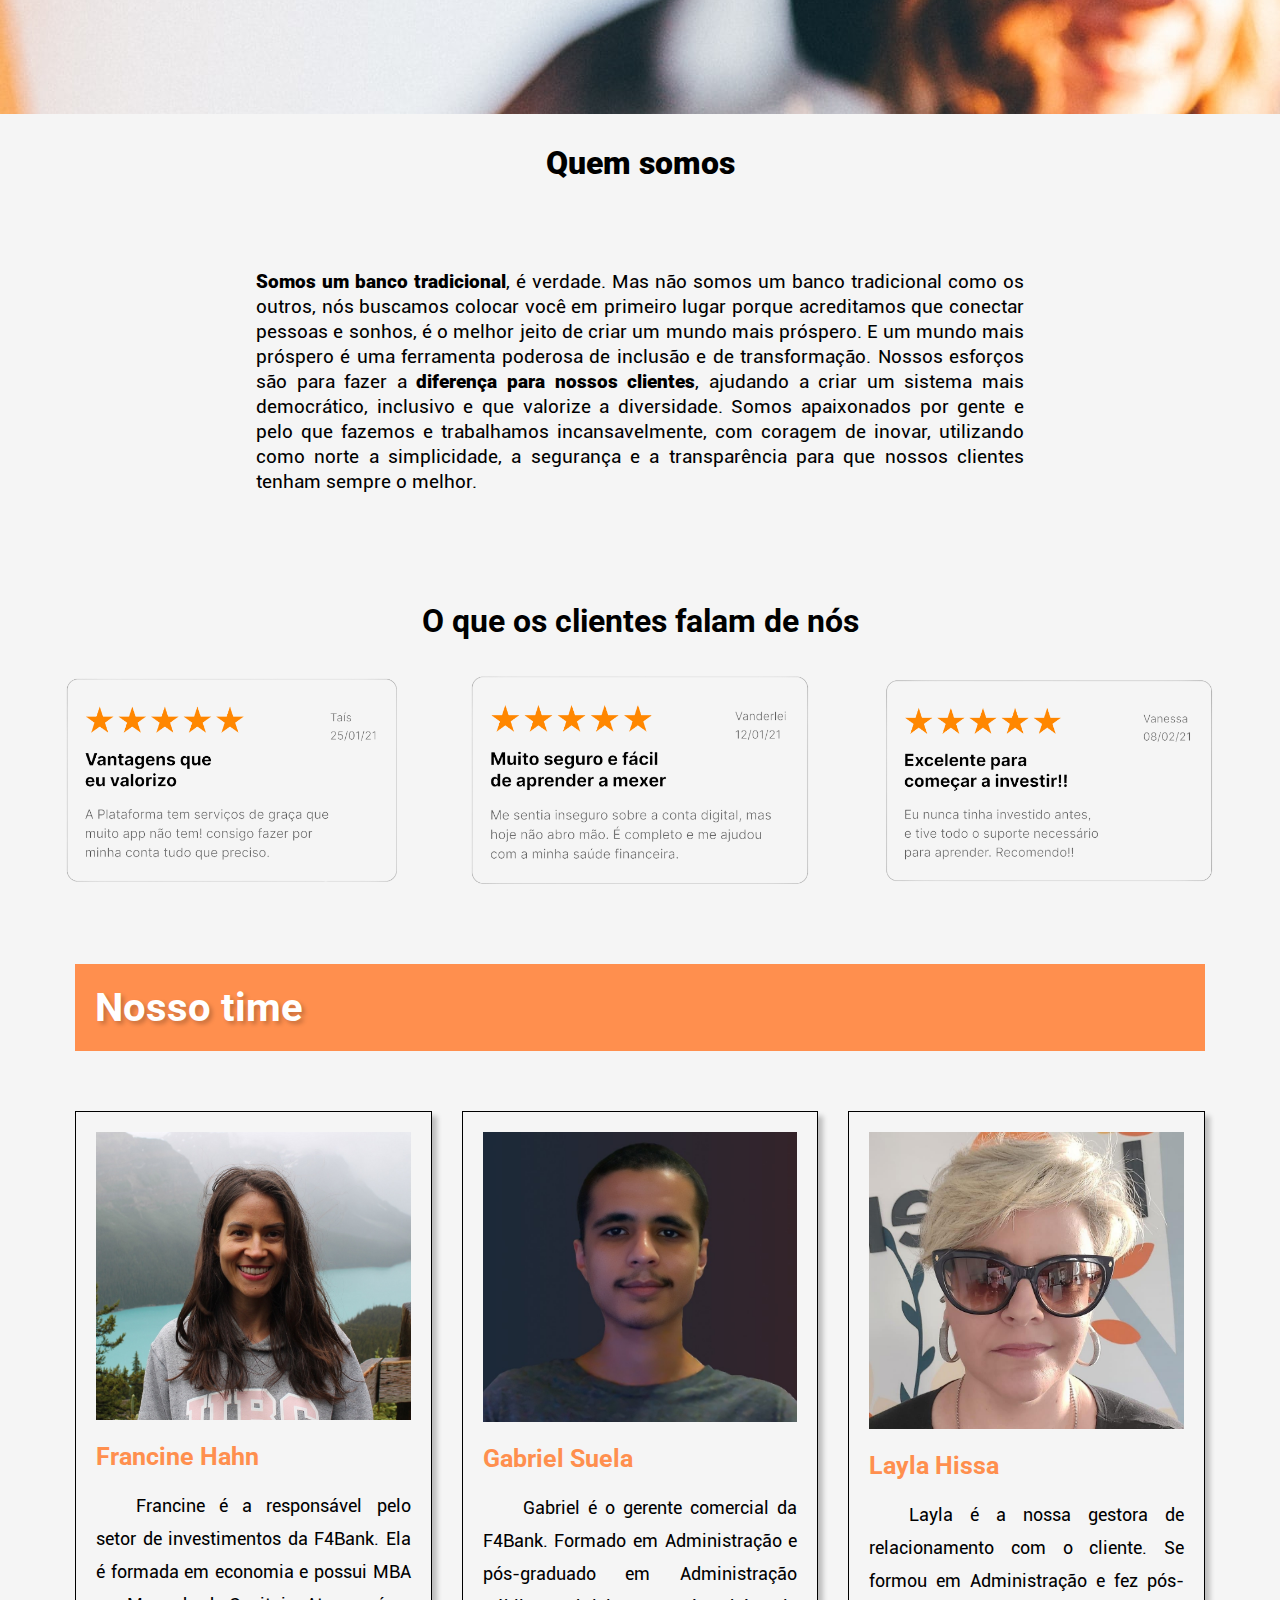
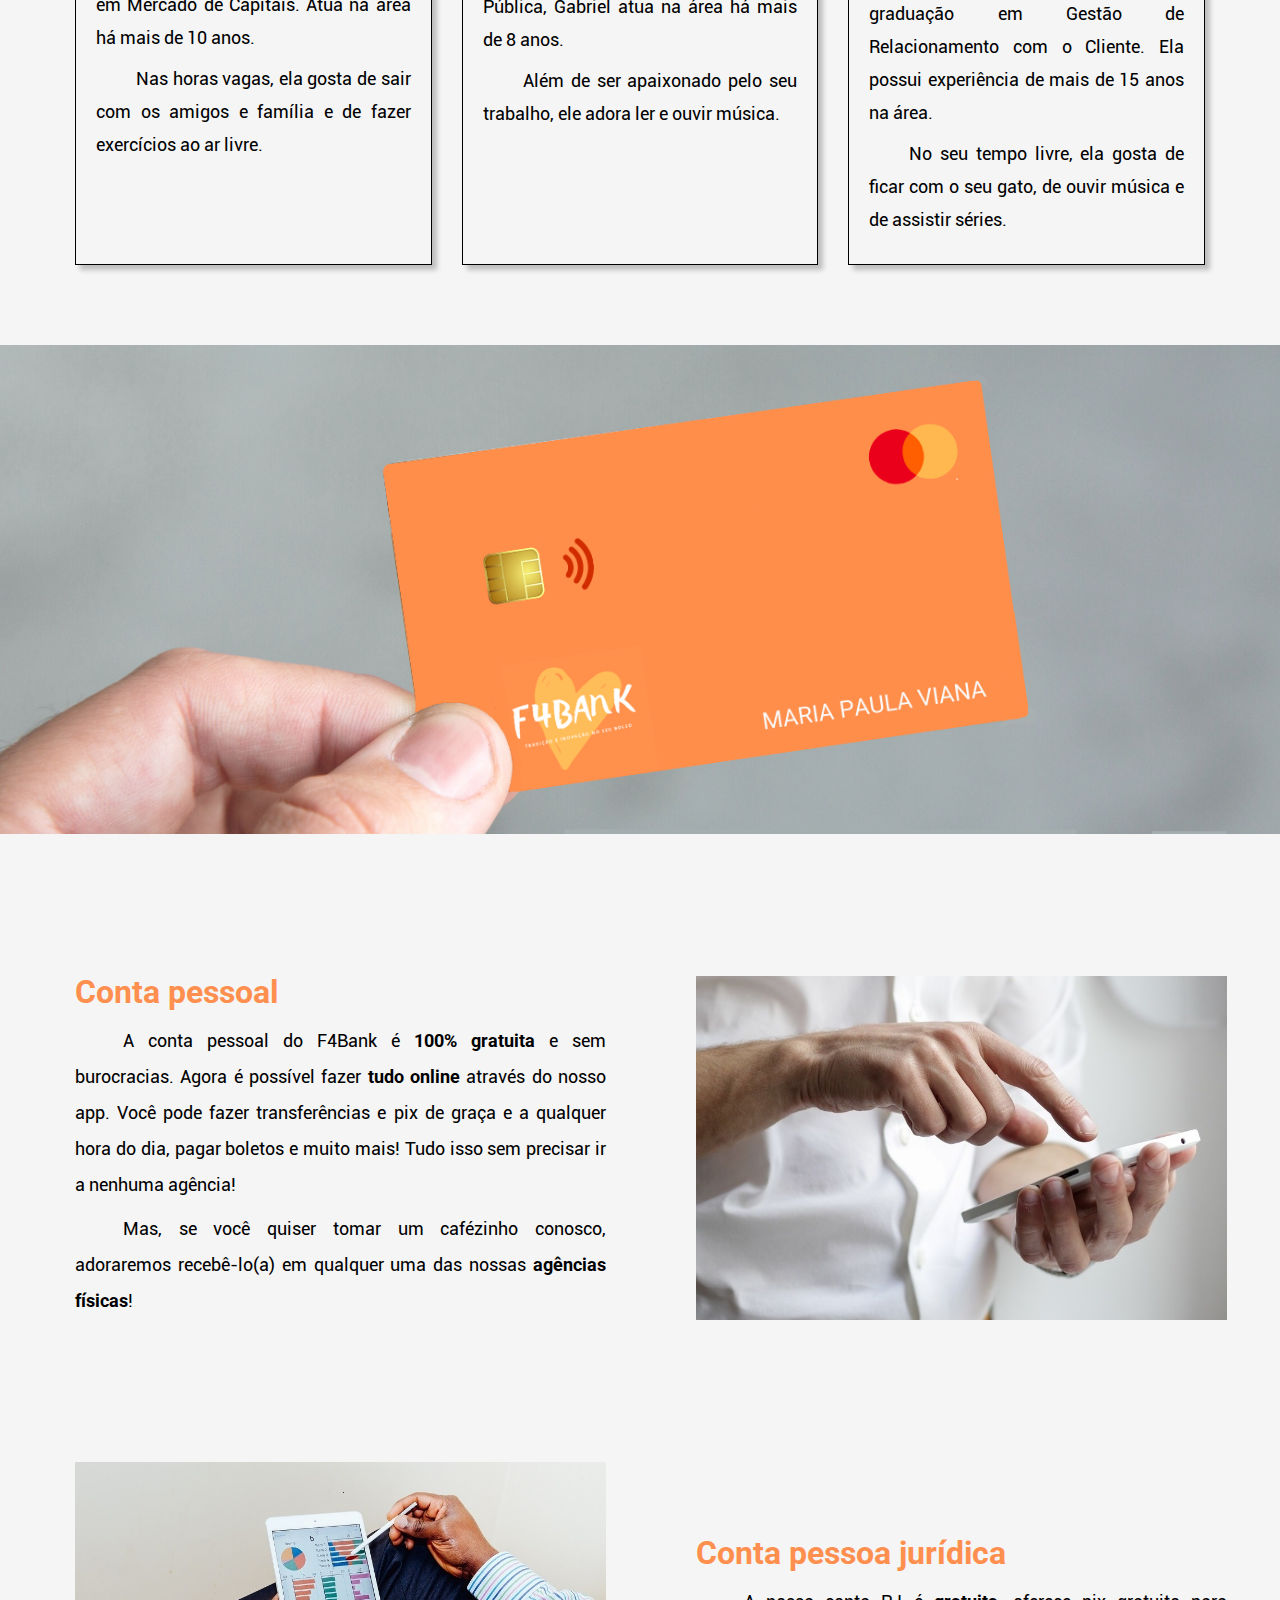
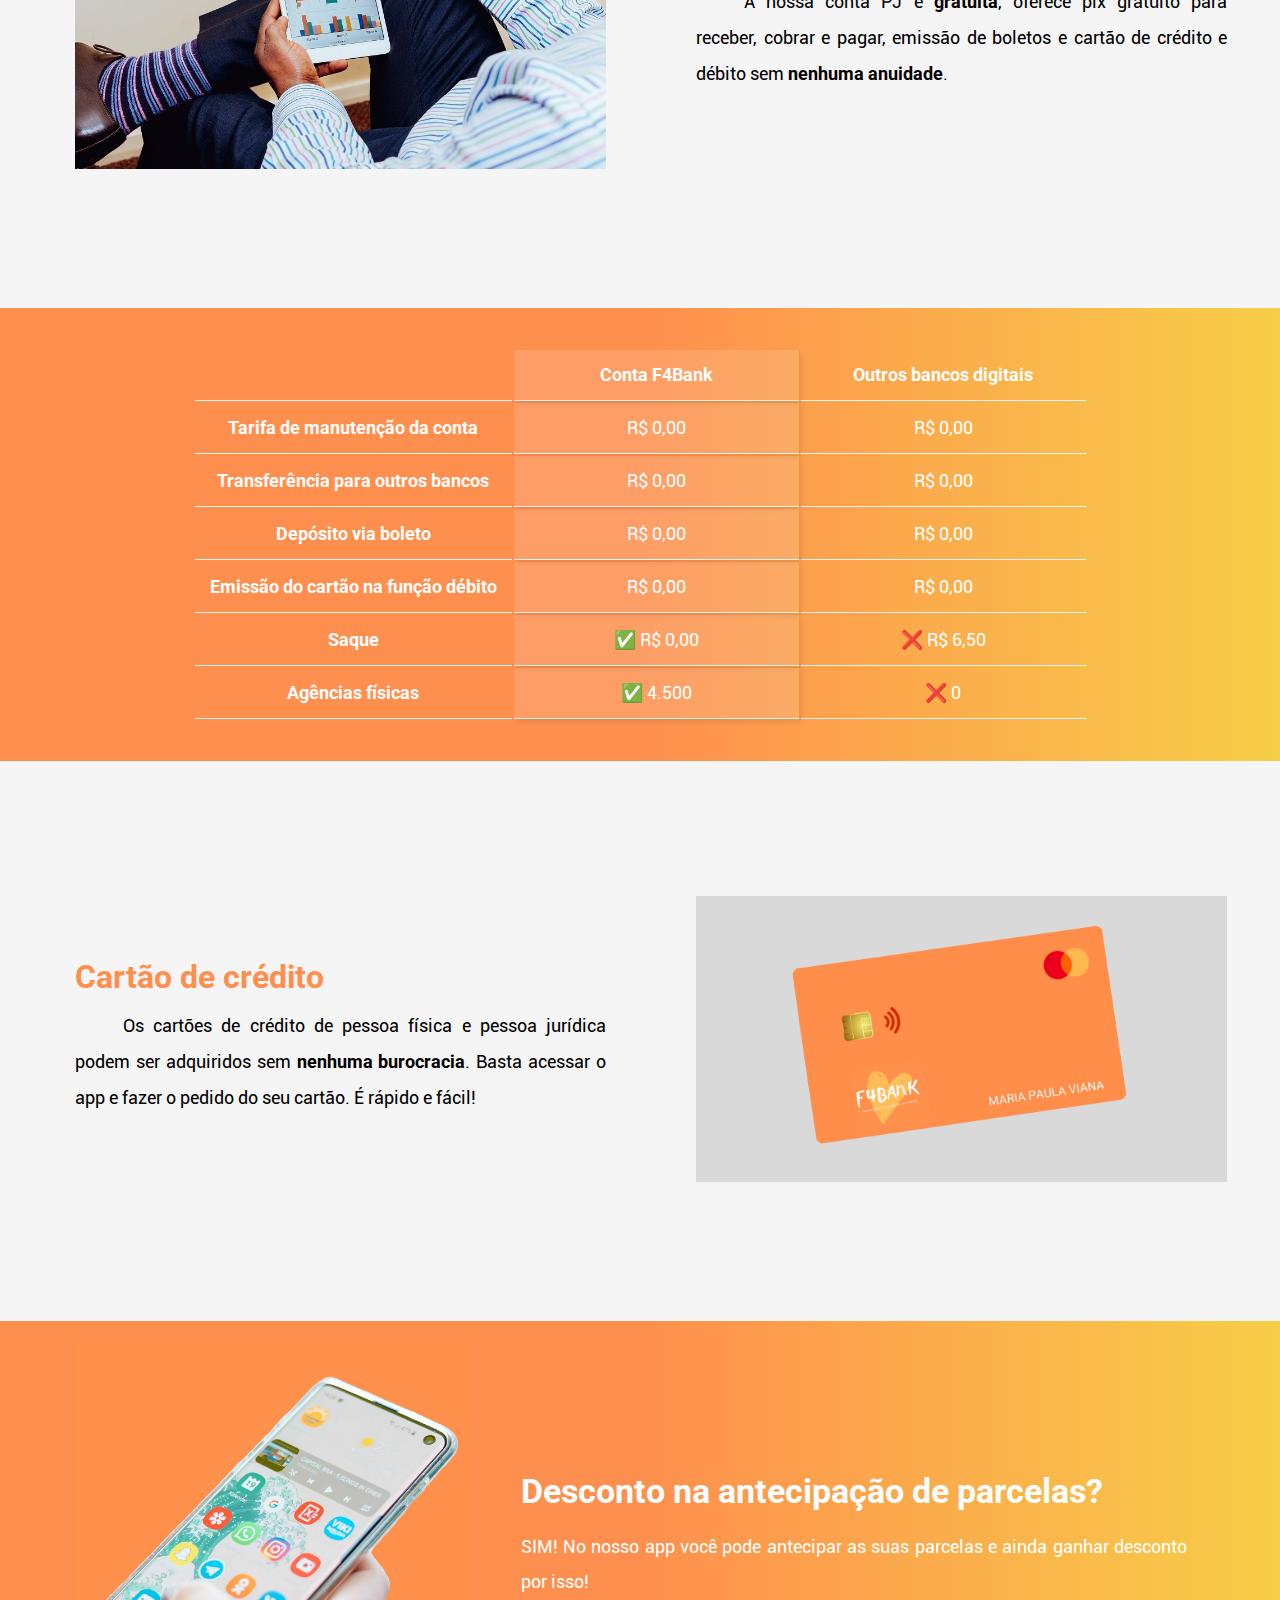
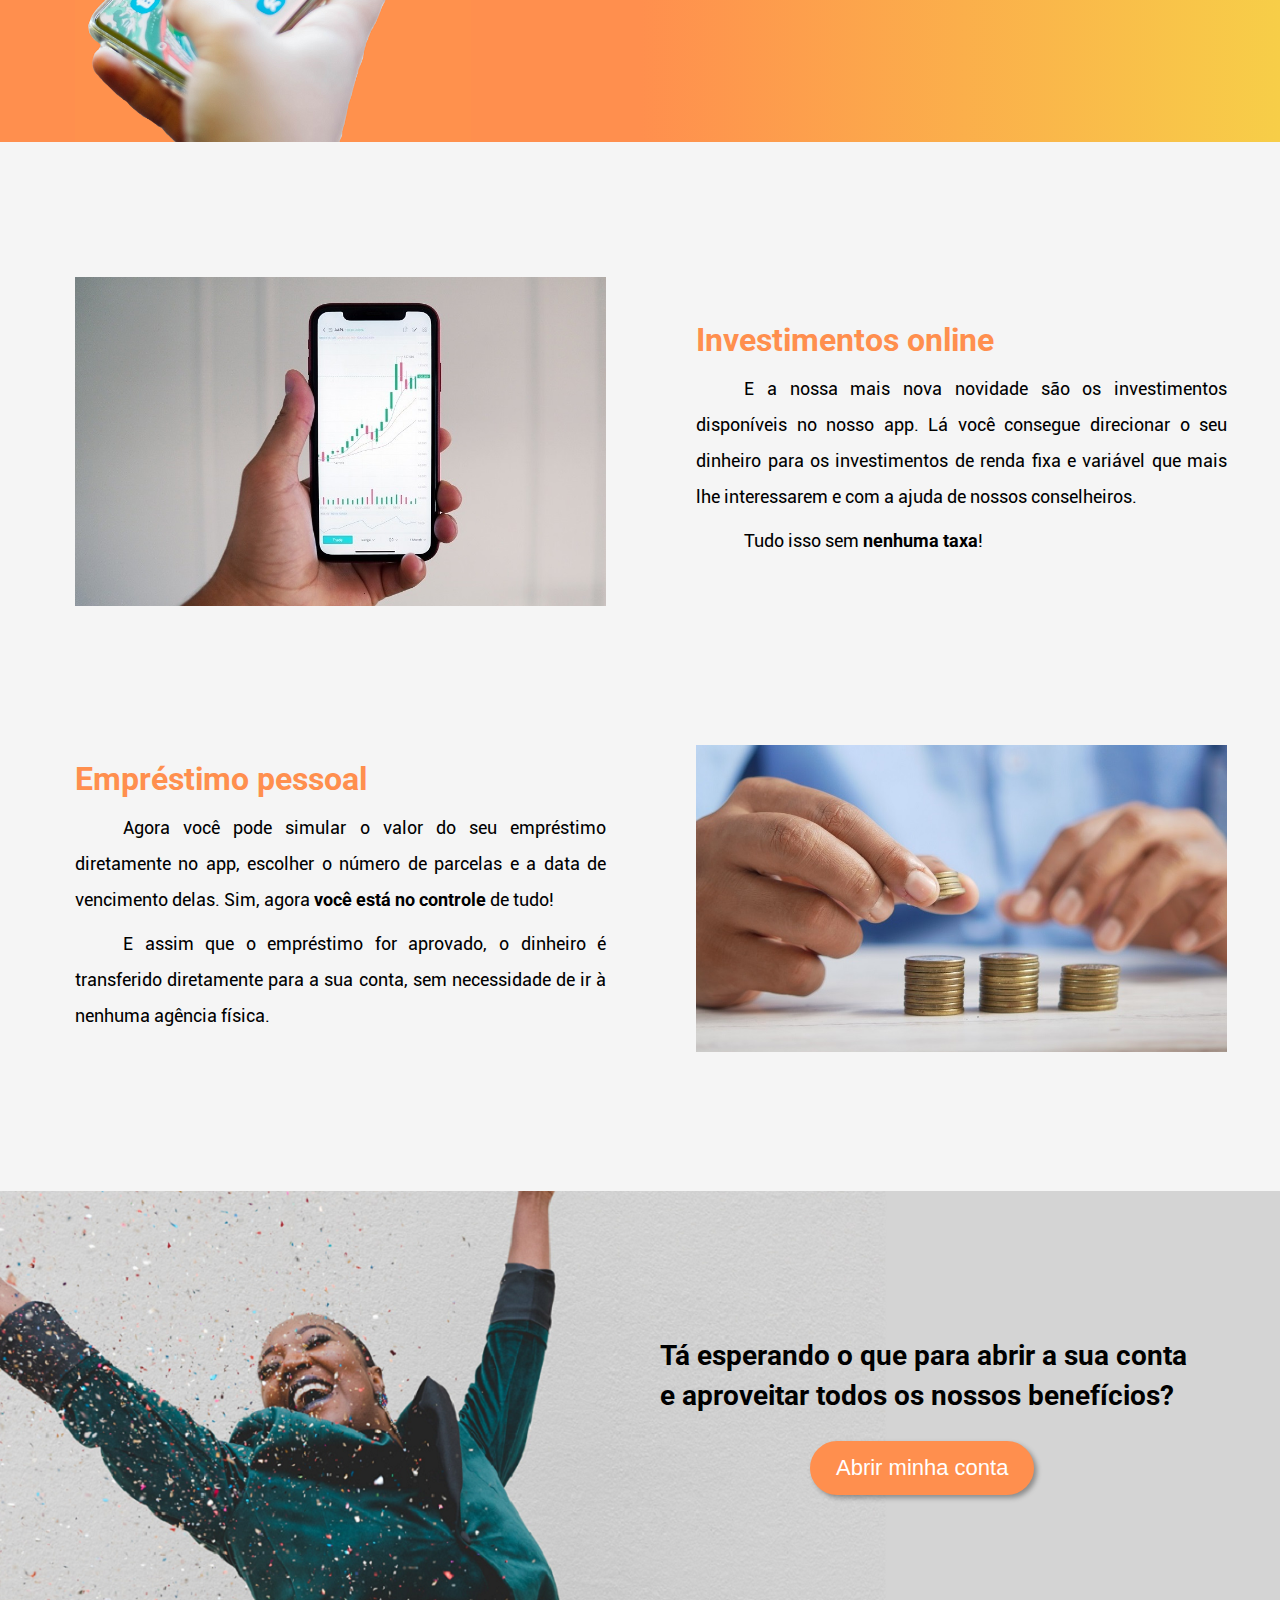
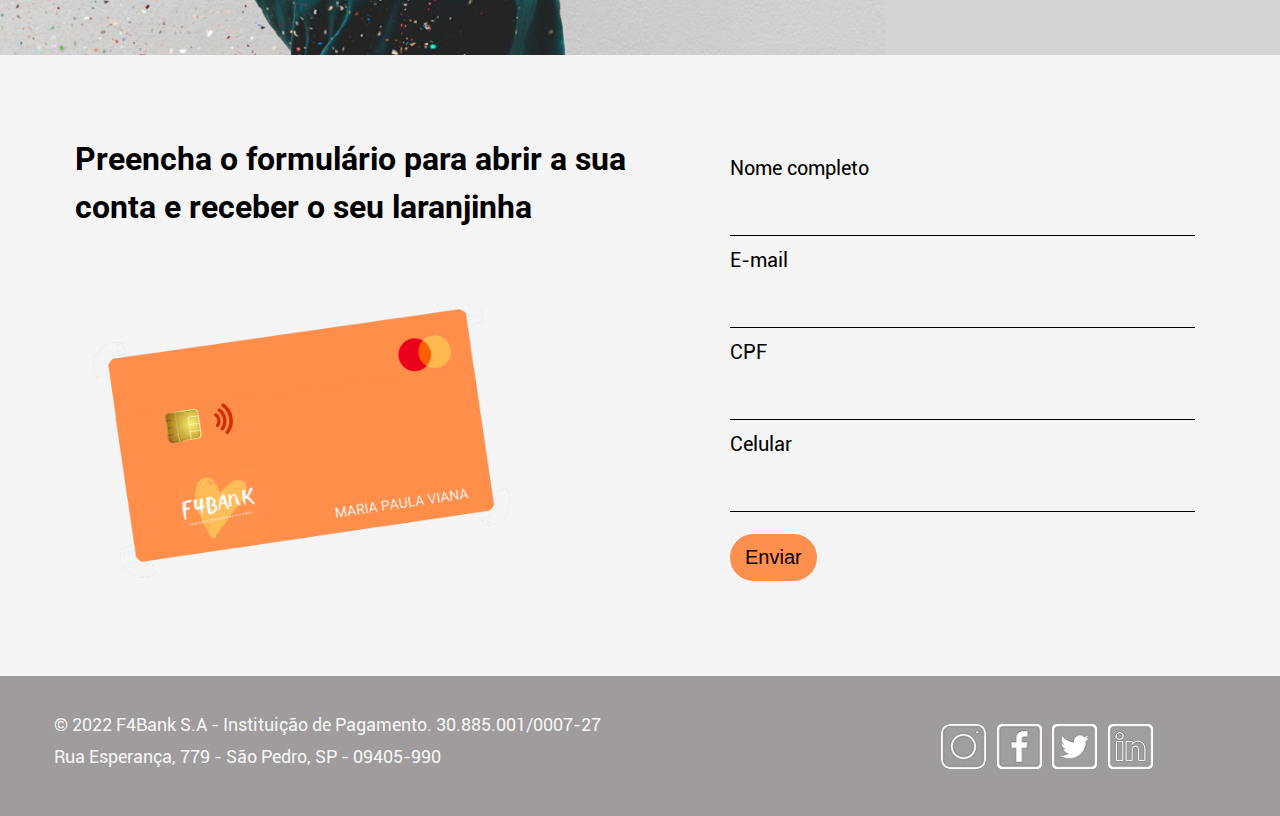
==== commit 81d750d2: "sessao-quem-somos" ====
--- a/index.html
+++ b/index.html
@@ -10,6 +10,9 @@
     <link rel="stylesheet" href="nosso-time.css">
     <link rel="stylesheet" href="produtos-servicos.css">
     <link rel="stylesheet" href="abrir-conta.css">
+
+
+    <link rel="stylesheet" href="quem-somos.css">
 </head>
 
 <body>
@@ -76,27 +79,27 @@
                     </div>
                 </div>
             </section>
-        
-
-
-
-
-
-
-
-
-
-
-
-
-
-
-
 
 
 
         <!-- SESSÃO GRABRIEL (QUEM SOMOS) -->
         <section id="quem-somos">
+            <h1>Quem somos</h1>
+        <div class="container-quem-somos">
+            <p><span>Somos um banco tradicional</span>, é verdade. Mas não somos um banco tradicional como os  outros, nós buscamos colocar você em primeiro lugar porque acreditamos que conectar pessoas e sonhos, é o melhor jeito de criar um mundo mais próspero. E um mundo mais próspero é uma ferramenta poderosa de inclusão e de transformação. Nossos esforços são para fazer a <span>diferença para nossos clientes</span>, ajudando a criar um sistema mais democrático, inclusivo e que valorize a diversidade. Somos apaixonados por gente e pelo que fazemos e trabalhamos incansavelmente, com coragem de inovar, utilizando como norte a simplicidade, a segurança e a transparência para que nossos clientes tenham sempre o melhor.</p>
+            </div>
+        </div>
+
+        <div class="clientes">
+            <h2>O que os clientes falam de nós</h2>
+            <div class="avaliacoes">
+                <img src="./img/cliente-4-removebg-preview.png" alt="">
+                <img src="./img/cliente-2-removebg-preview.png" alt="">
+                <img src="./img/cliente-3.png" alt="">
+            </div>
+        </div>
+
+
         </section>
 
 
--- a/quem-somos.css
+++ b/quem-somos.css
@@ -0,0 +1,147 @@
+@import url('https://fonts.googleapis.com/css2?family=Roboto:wght@400;500;700;900&display=swap');
+
+
+:root {
+    --white: #ffffff;
+    --gray: #151211;
+    --light-gray: #262A2D;
+    --orange: #FF914D;
+    --yellow: #FFBD59;
+    --red: red;
+    --light-blue: #0061ff;
+    --dark-blue: #08189e;
+
+}
+
+/* QUEM SOMOS */
+.container-quem-somos {
+    display: flex;
+    justify-content: center;
+    align-items: center;
+    width:  100vw;
+    height: 400px;
+    background-color: #f5f5f5;
+}
+
+.container-quem-somos p {
+    width: 50%;
+    font-size: 1.2rem;
+    text-align: center;
+    text-align: justify;
+    line-height: 25px;
+    font-weight: 400;
+}
+
+.container-quem-somos span {
+    font-weight: 900;
+}
+
+#quem-somos h1 {
+    font-size: 2rem;
+    text-align: center;
+    font-weight: 900;
+    padding-top: 30px;
+    
+}
+
+
+/* AVALIÇÕES DOS CLIENTES */
+.clientes h2 {
+    padding-top: 20px;
+    text-align: center;
+    padding-bottom: 30px;
+    font-size: 2rem;
+}
+
+.avaliacoes {
+    display: flex;
+    flex-direction: row;
+    justify-content: space-evenly;
+    align-items: center;
+
+}
+
+.avaliacoes img {
+    width: 400px;
+}
+
+.avaliacoes img:hover {
+    transform: scale(1.02);
+    transition: .3s;
+}
+
+/* RESPONSIVIDADE QUEM SOMOS */
+@media screen and (min-width: 1200px) and (max-width: 1400px) {
+    .container-quem-somos p {
+        width: 60%;
+    }
+    
+    .sobre-nos {
+        padding: 20px;
+        margin-right: 100px;
+    }
+
+    .valores {
+        padding: 20px;
+    }
+
+    .avaliacoes img {
+        width: 350px;
+    }
+}
+
+@media screen and (min-width: 801px) and (max-width: 1200px) {
+    .container-quem-somos p {
+        
+        width: 80%;
+    }
+  .avaliacoes {
+    flex-direction: column;
+  }
+}
+
+
+@media screen and (min-width: 481px) and (max-width: 800px) {
+   
+    .container-quem-somos p {
+        font-size: 1.2rem;
+        width: 80%;
+    }
+
+    .clientes h2 {
+        font-size: 1.8rem;
+    }
+    .avaliacoes {
+        flex-direction: column;
+      }
+    .avaliacoes img {
+        width: 330px;
+    }
+}
+
+@media screen and (min-width: 320px) and (max-width: 480px) {
+    body{
+        overflow-x: hidden;
+    }
+    
+    #quem-somos h1 {
+        font-size: 1.8rem;
+        padding-bottom: 20px;
+    }
+    .container-quem-somos p {
+        font-size: 15px;
+        width: 80%;
+    }
+
+    .clientes h2 {
+        
+        font-size: 1.7rem;
+    }
+    .avaliacoes {
+        flex-direction: column;
+      }
+
+    .avaliacoes img {
+        width: 320px;
+    }
+}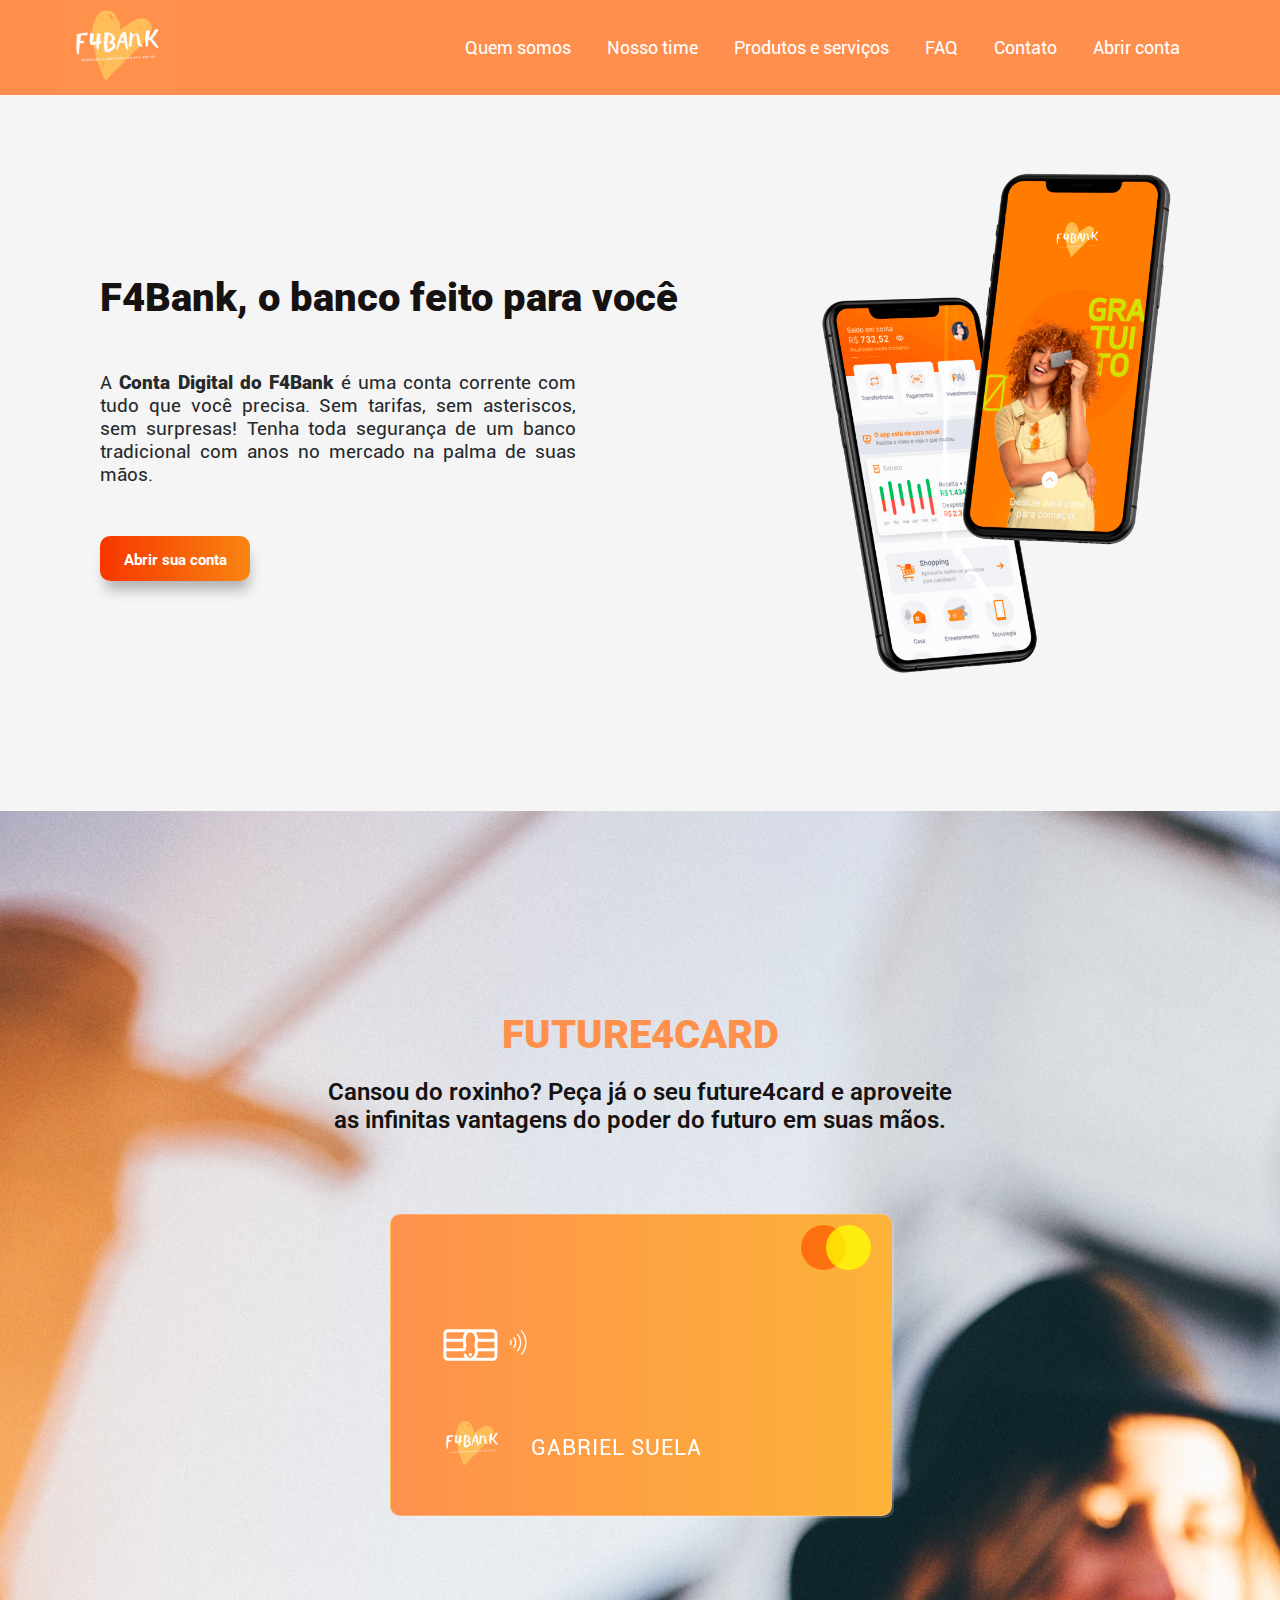
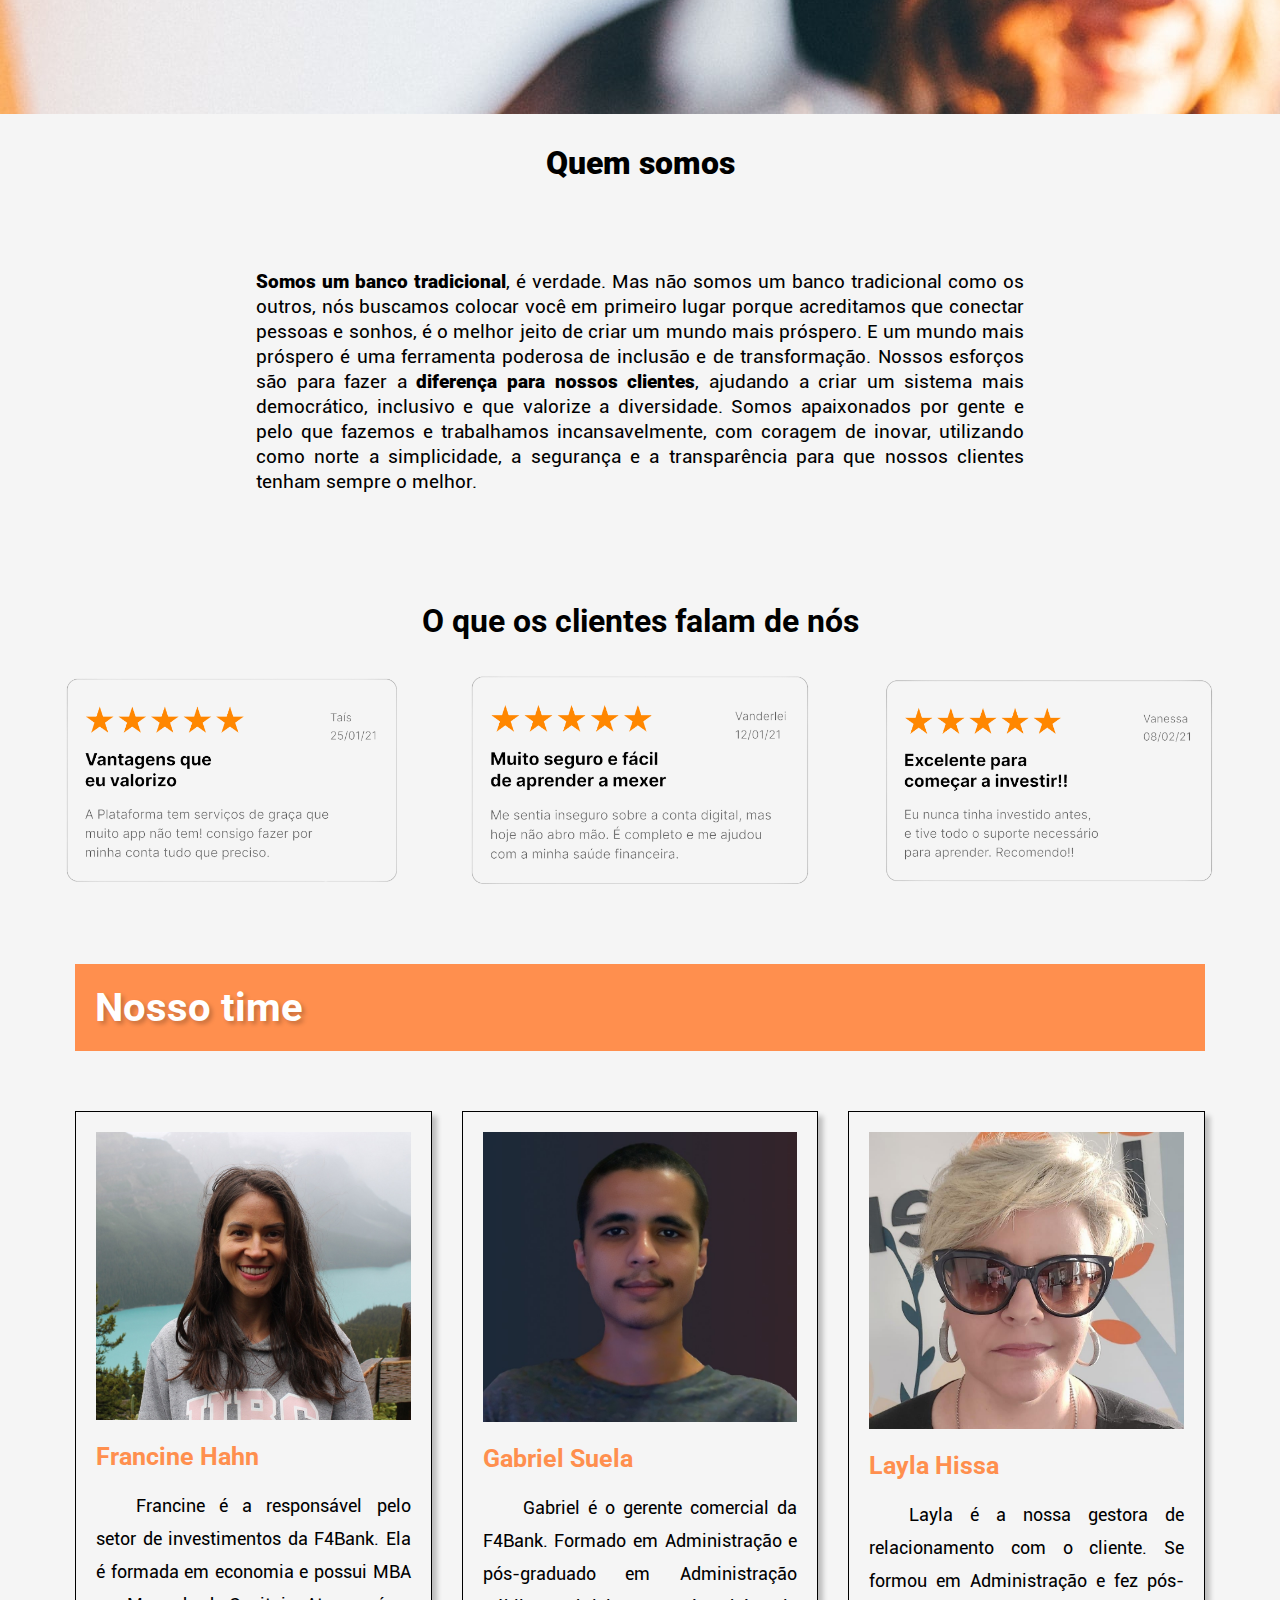
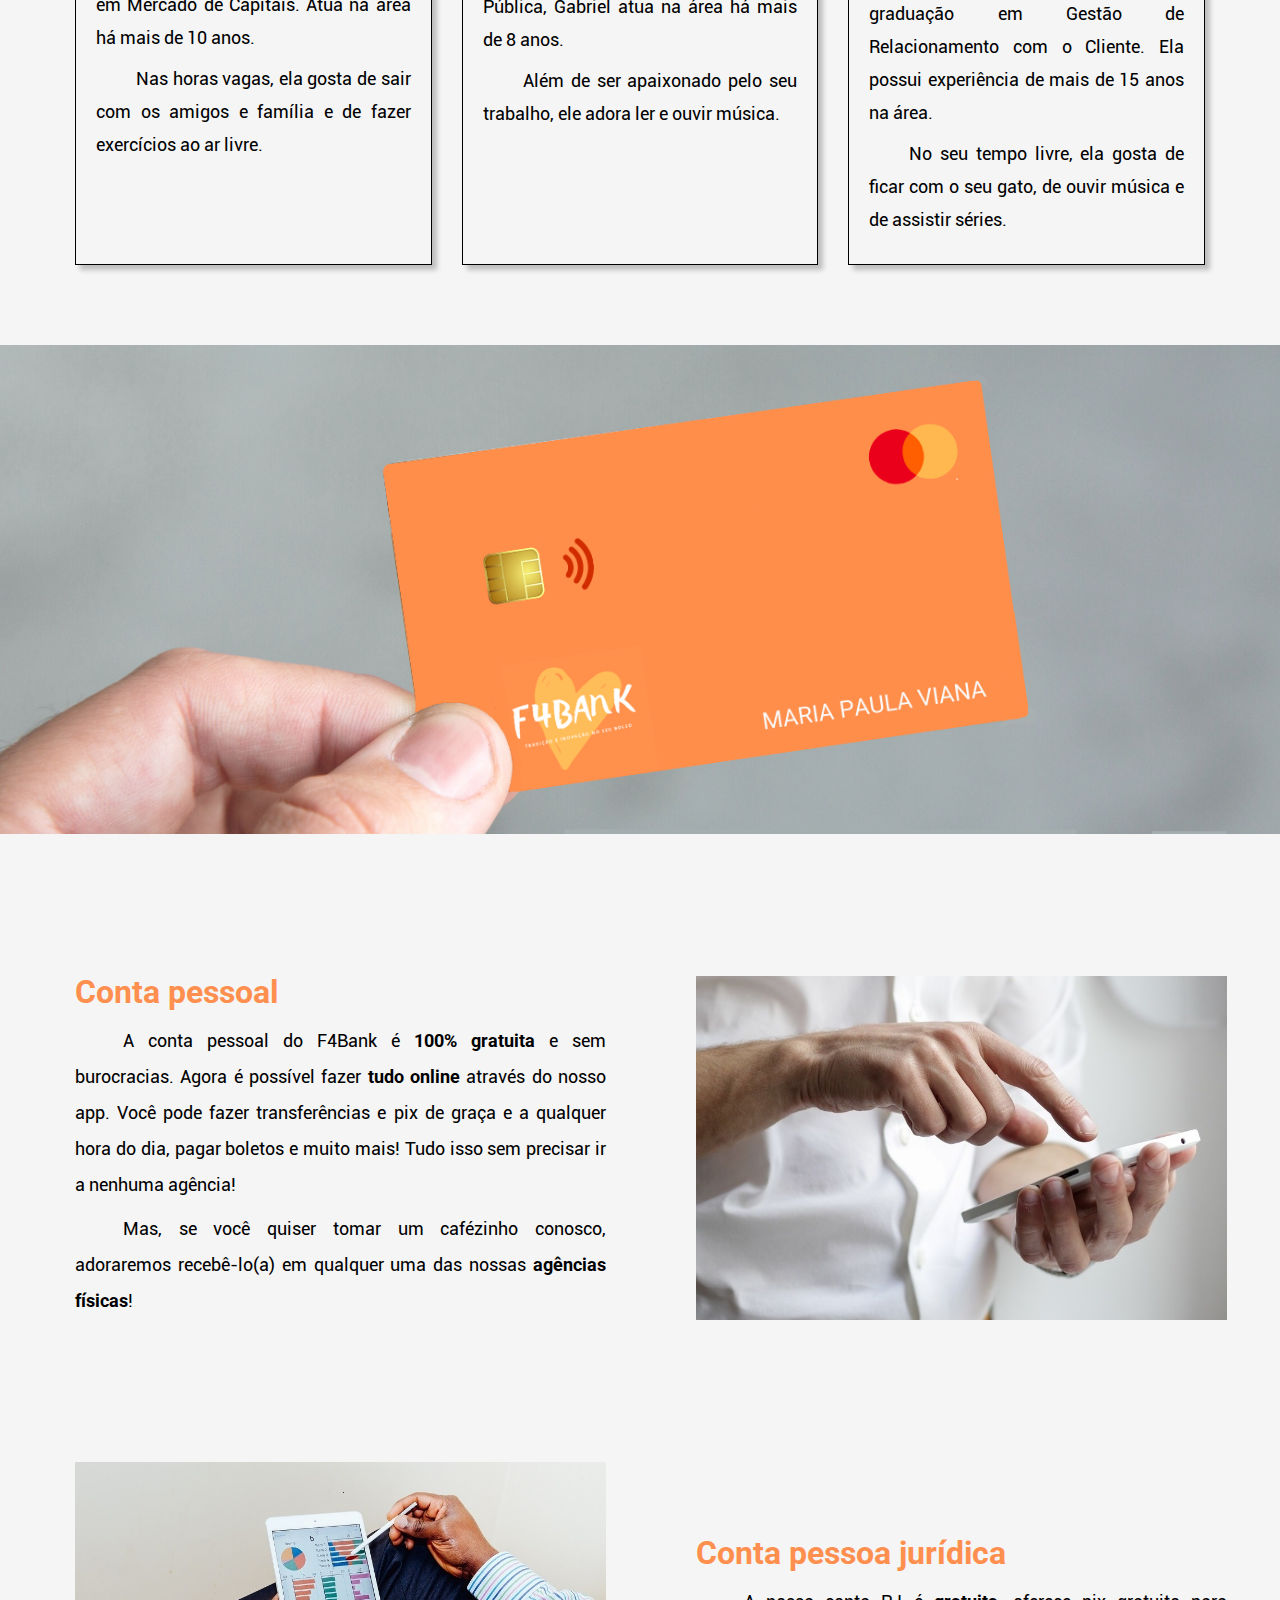
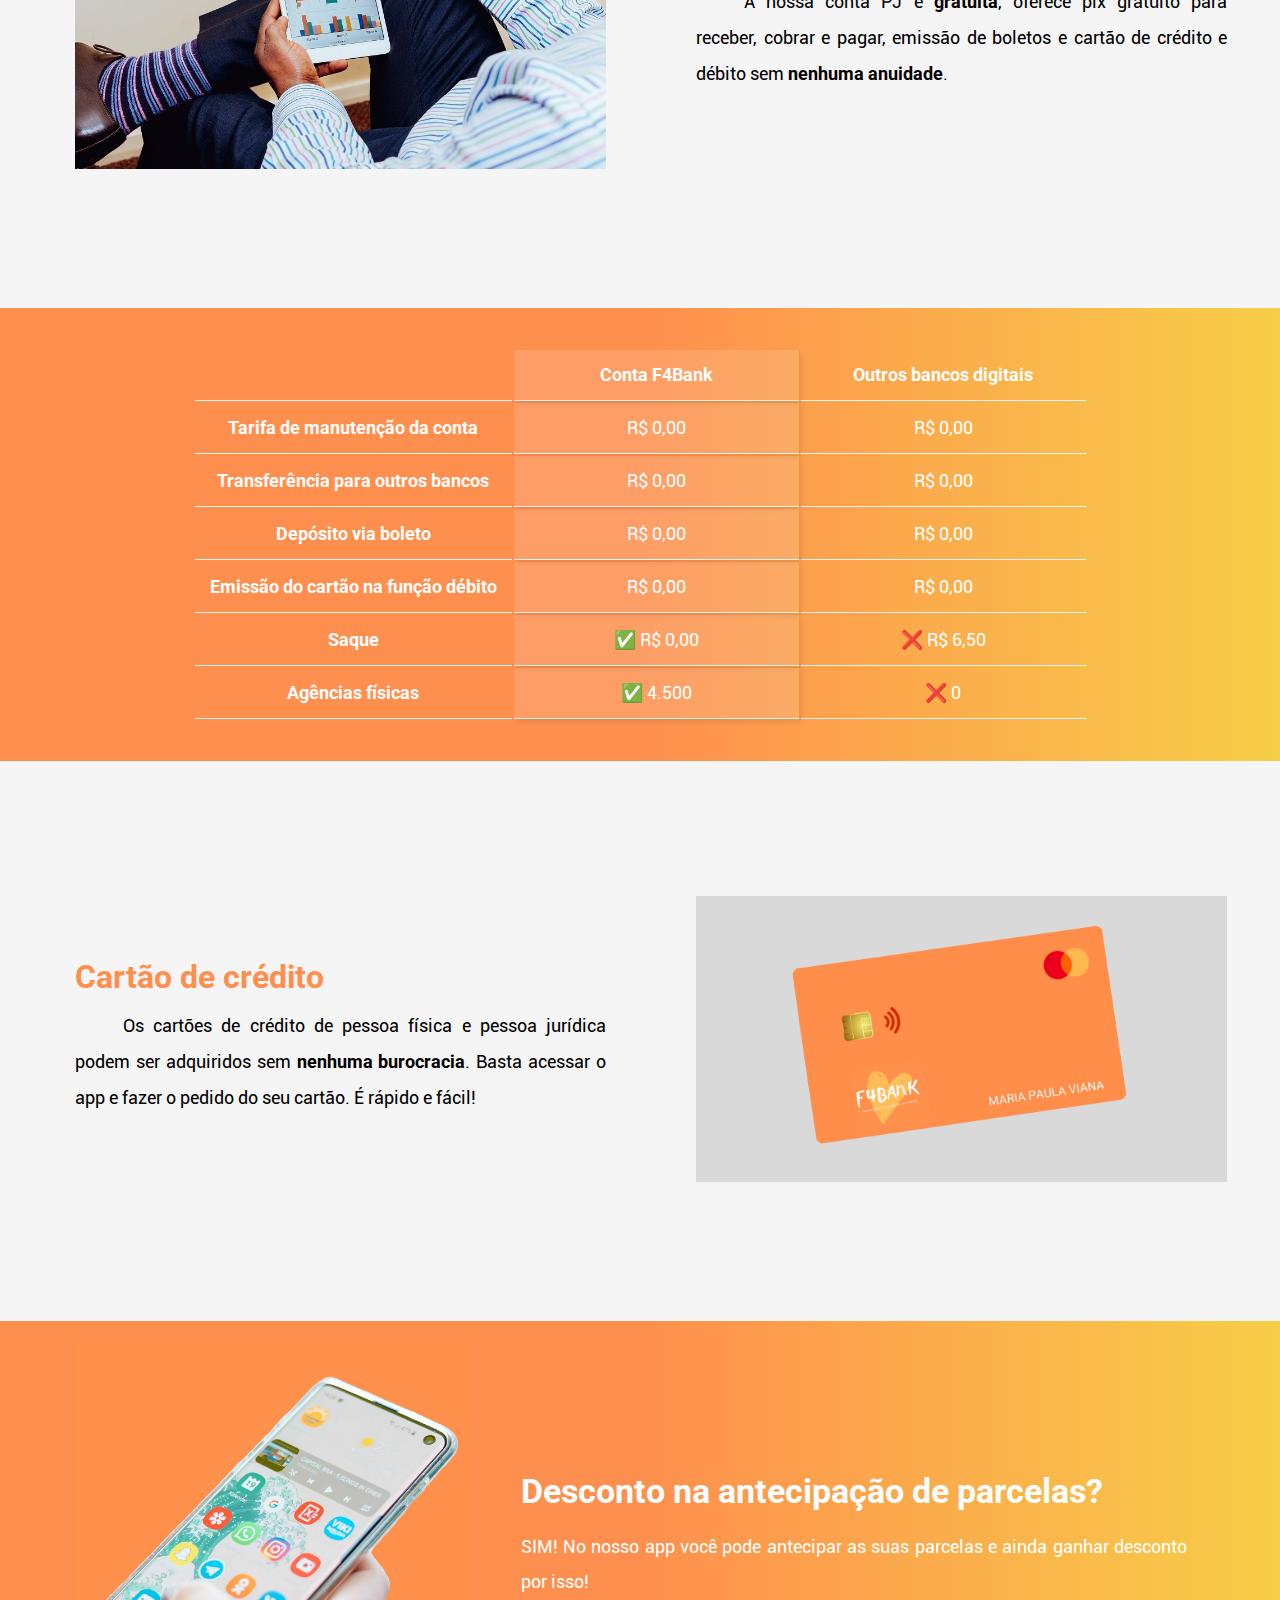
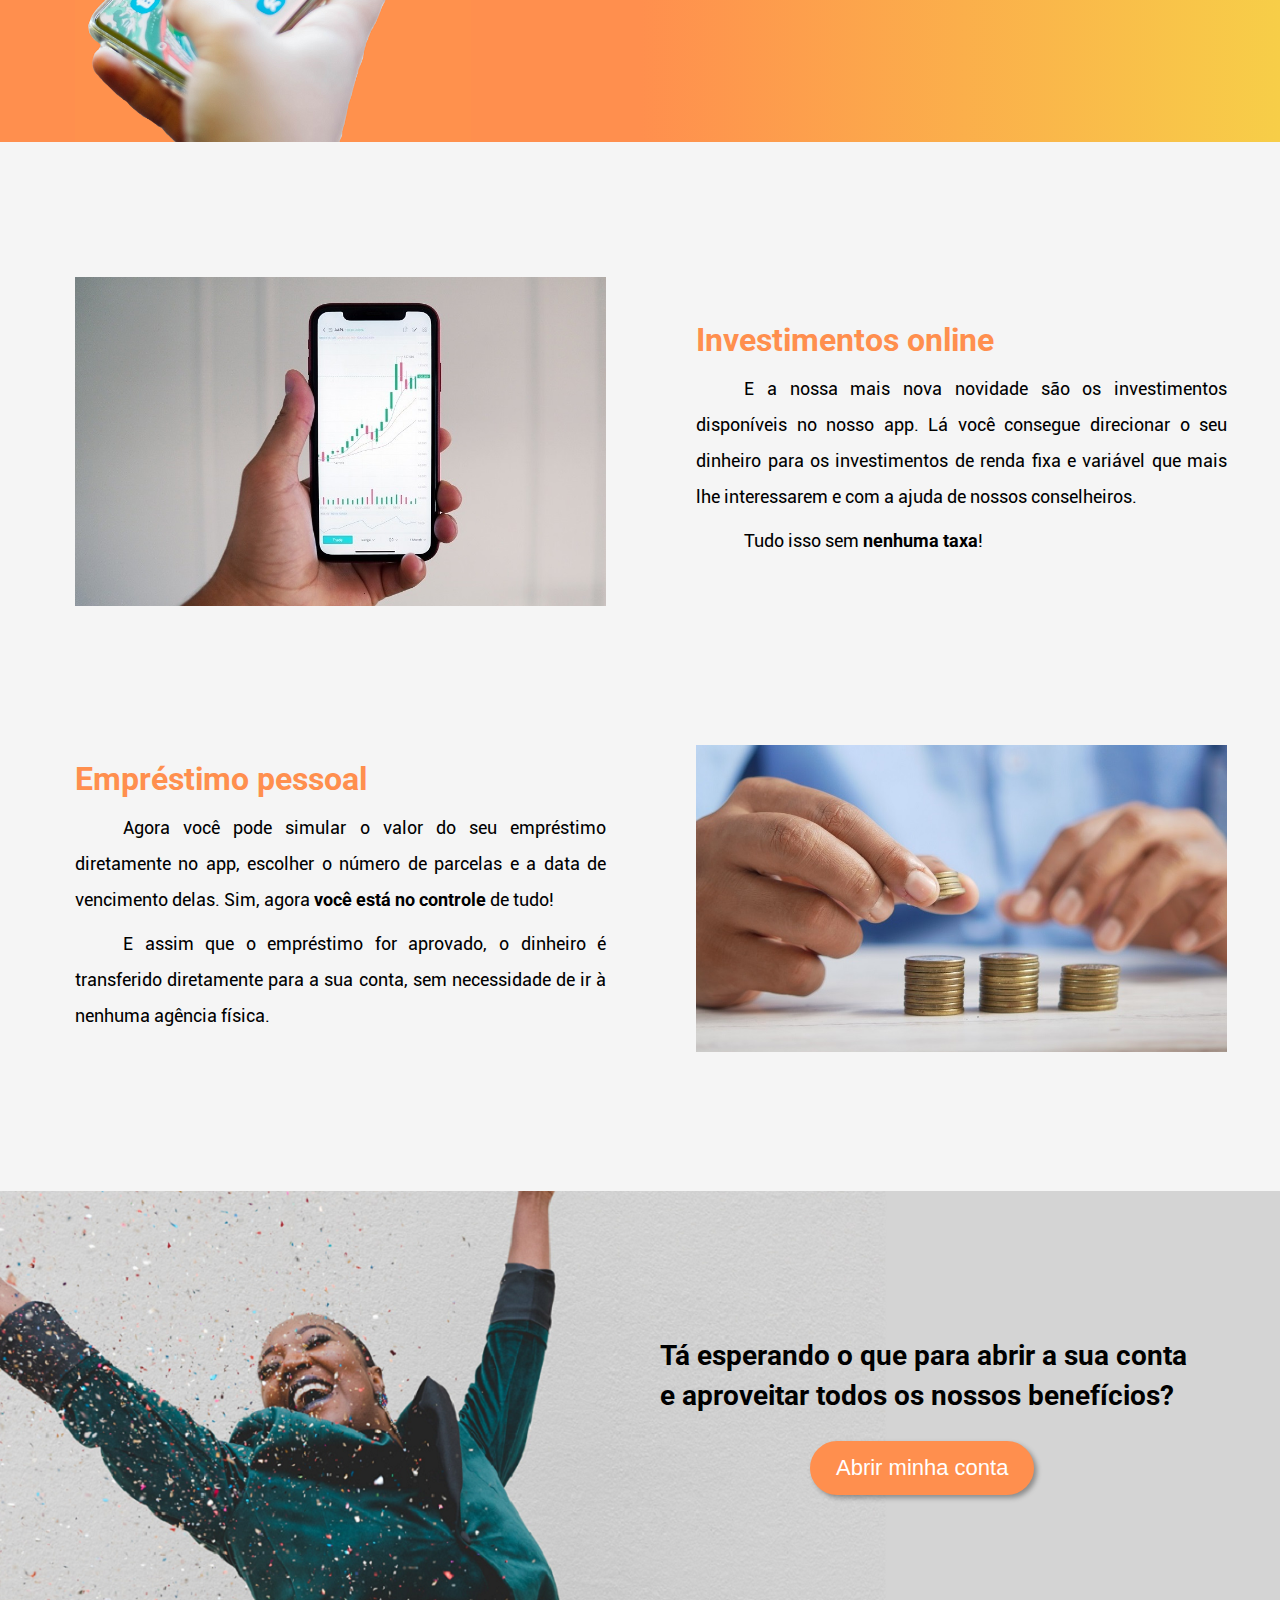
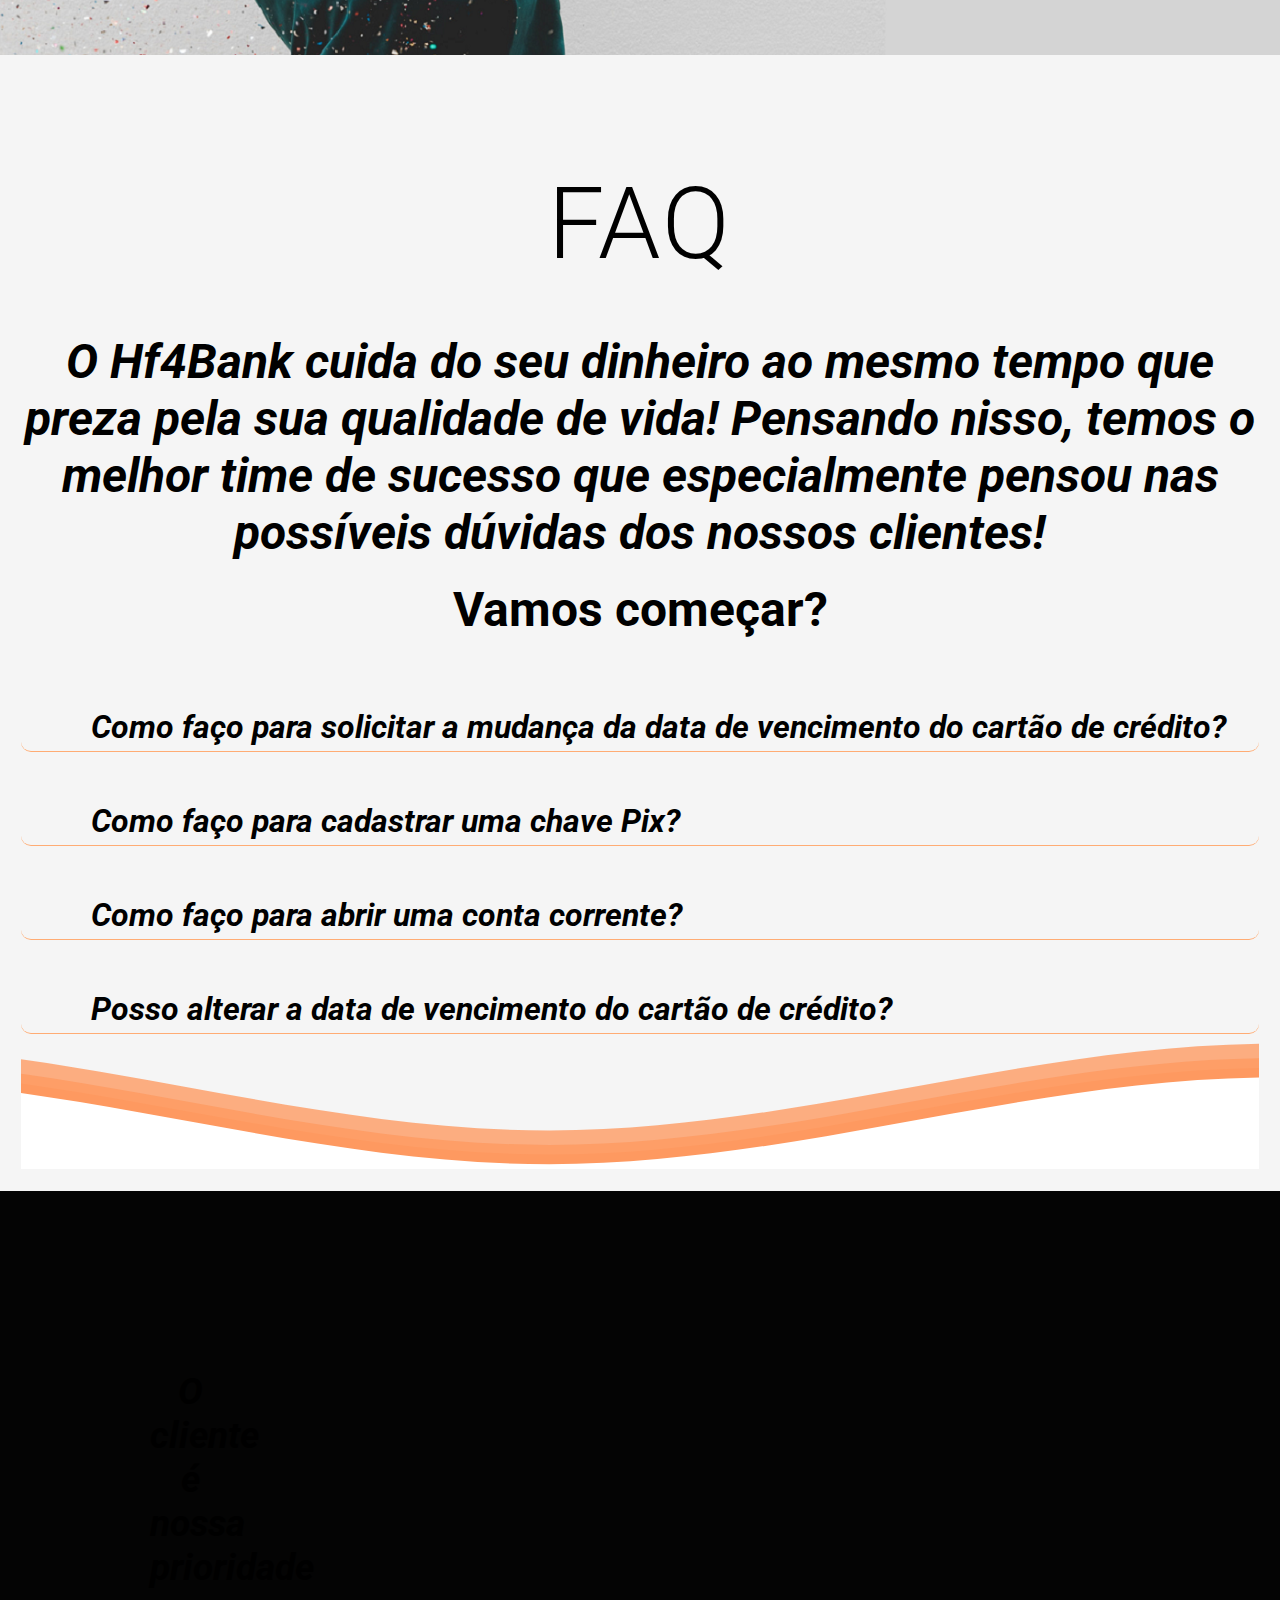
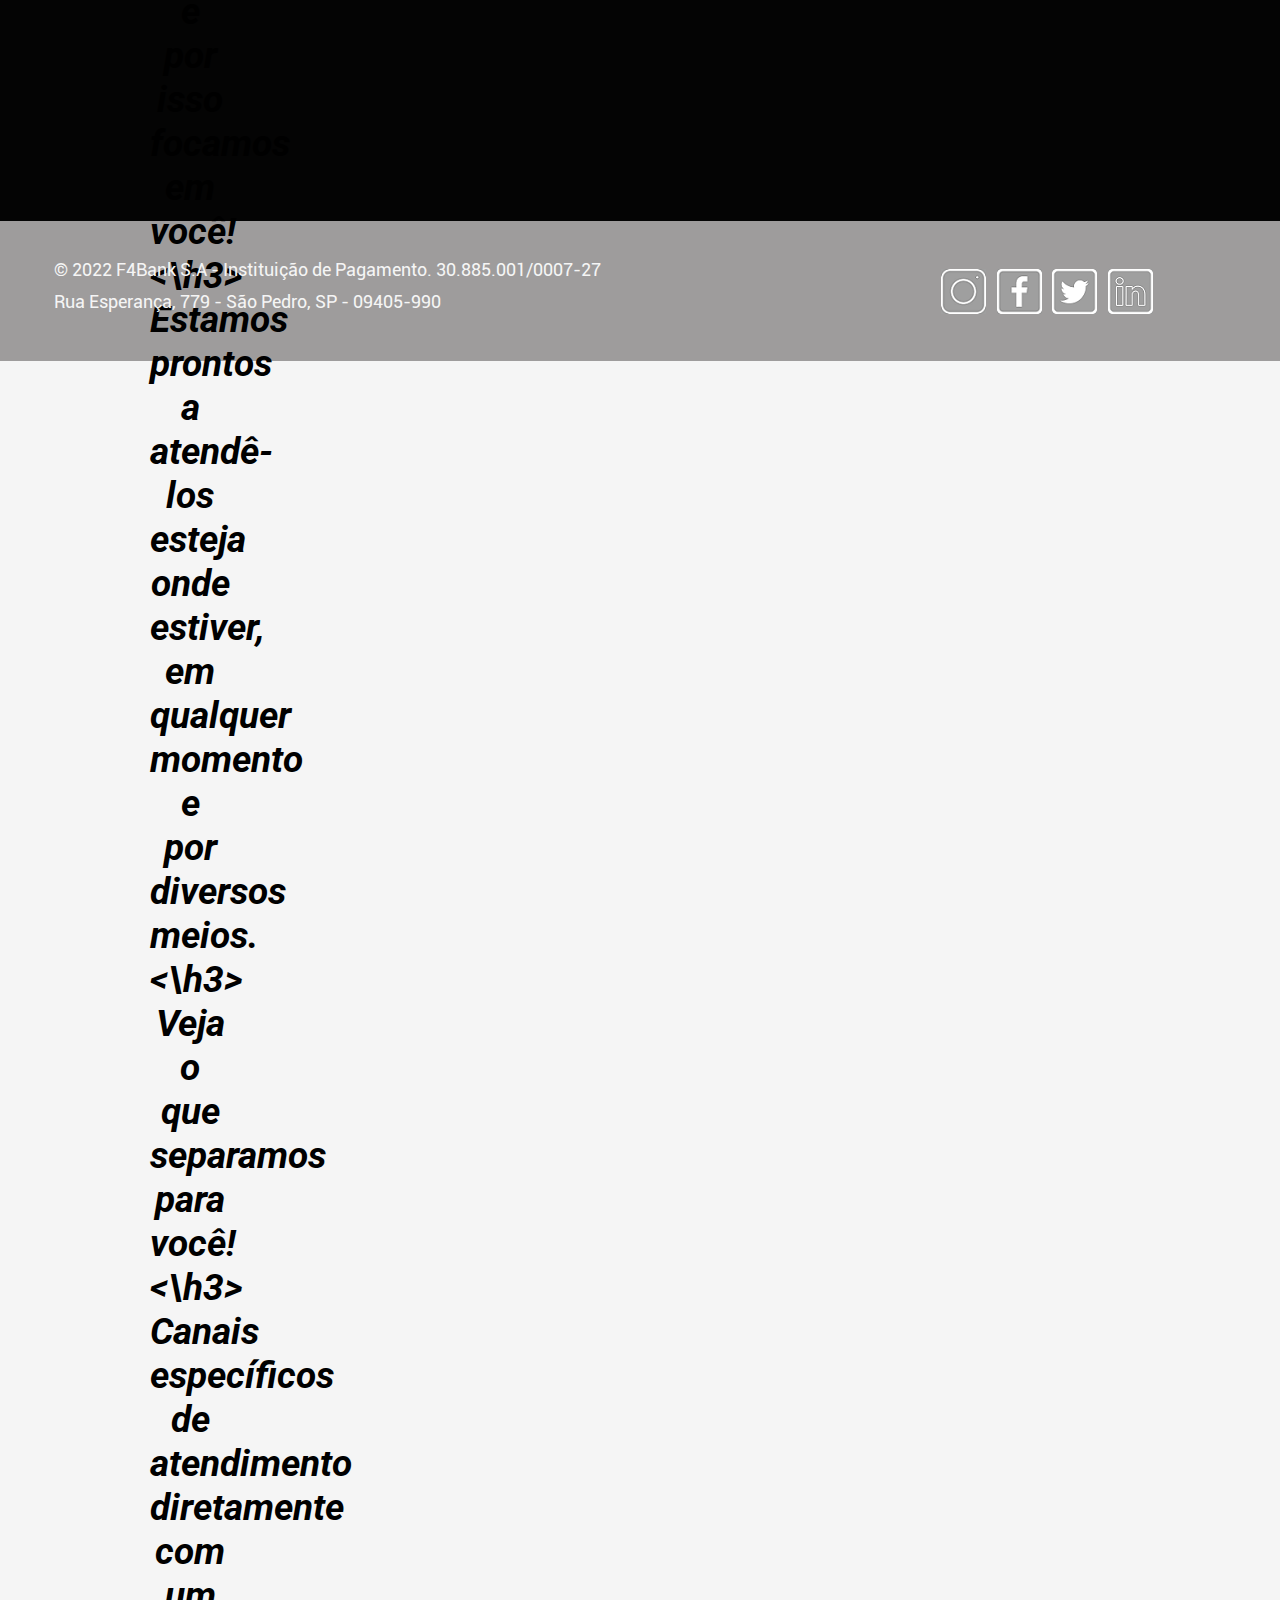
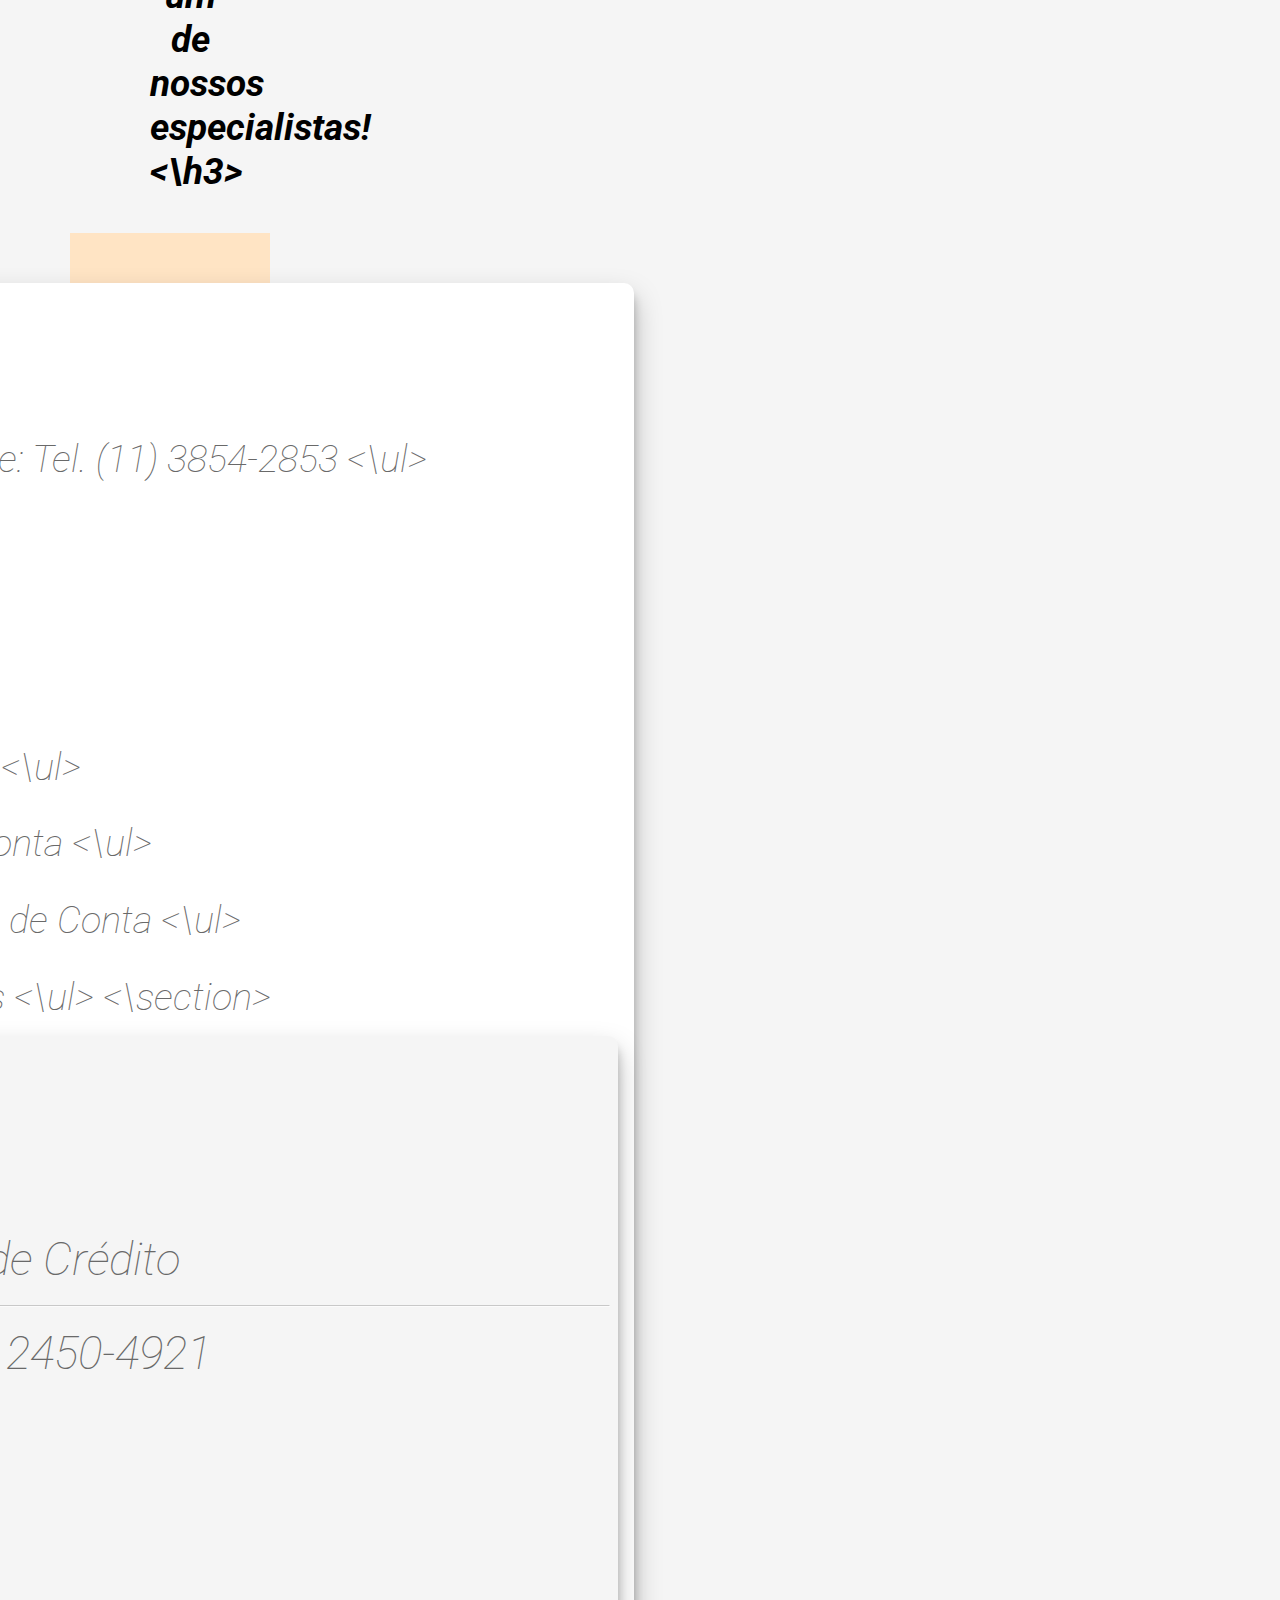
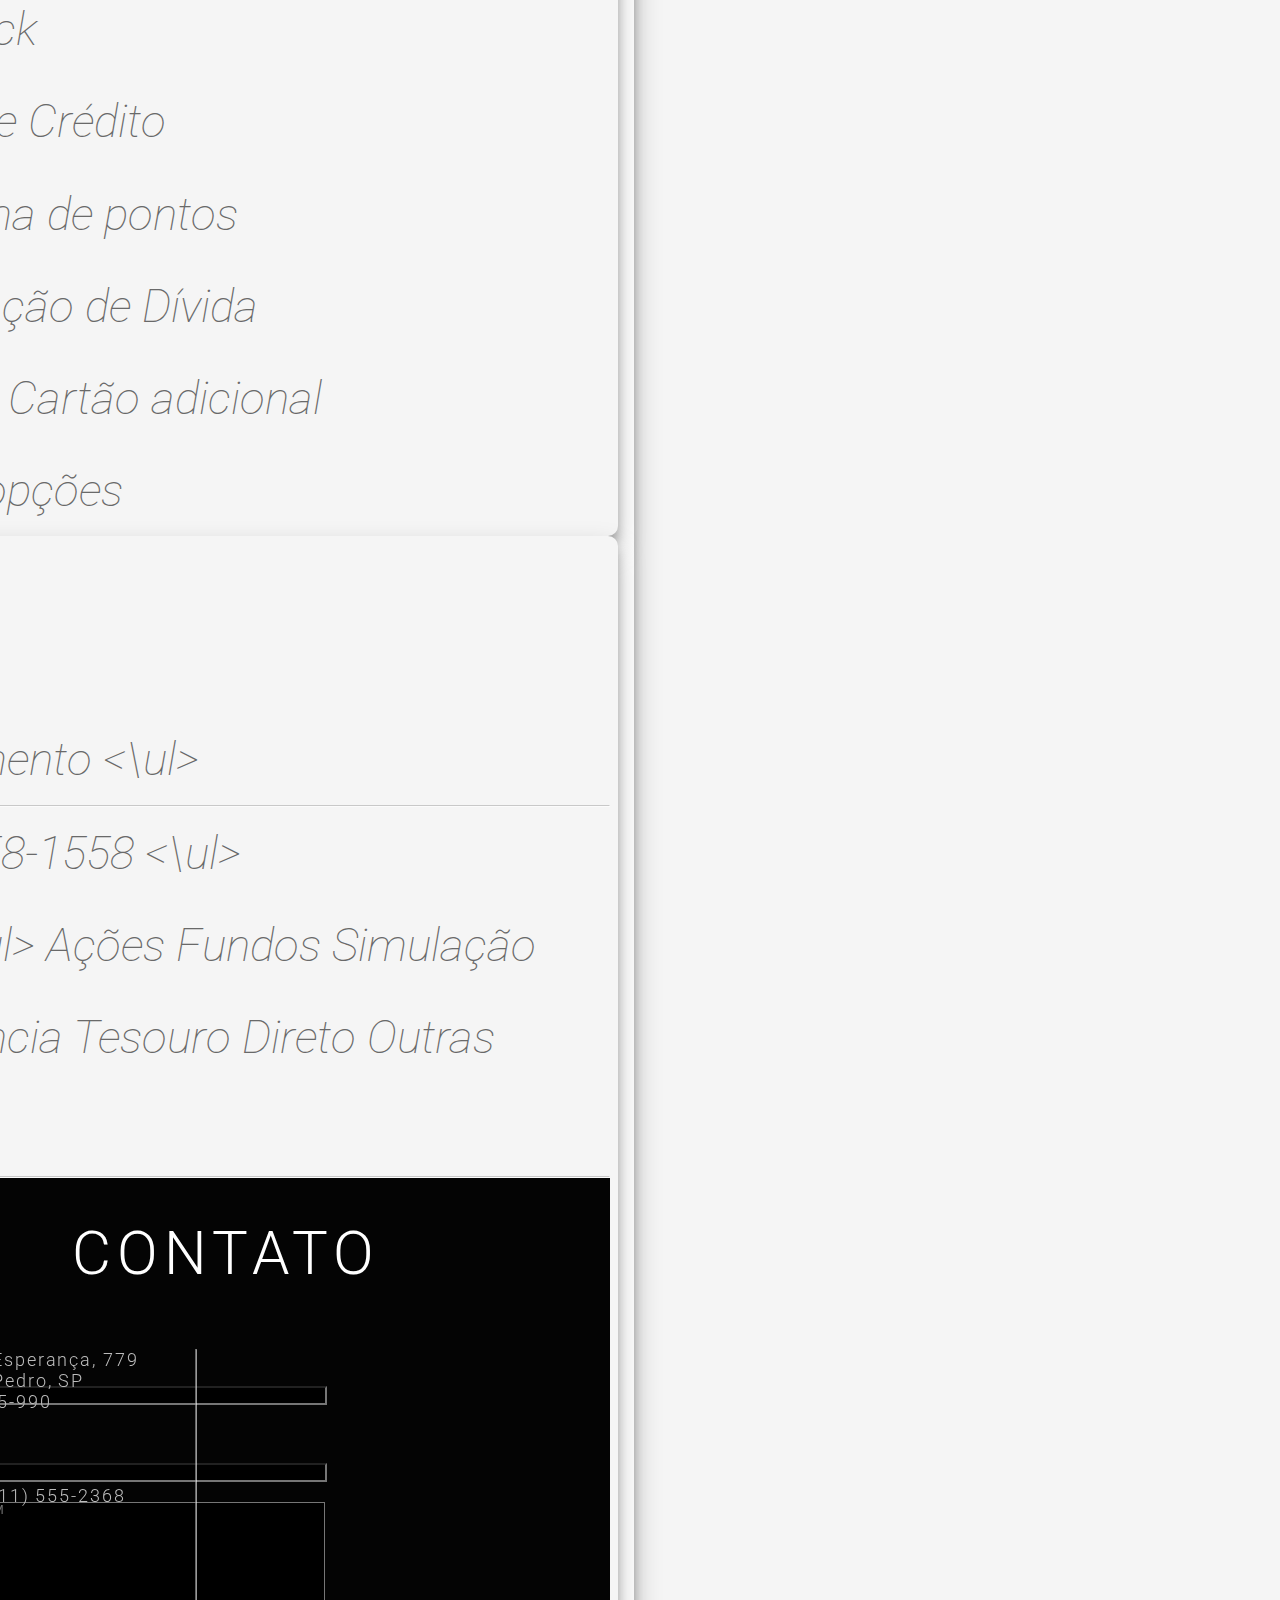
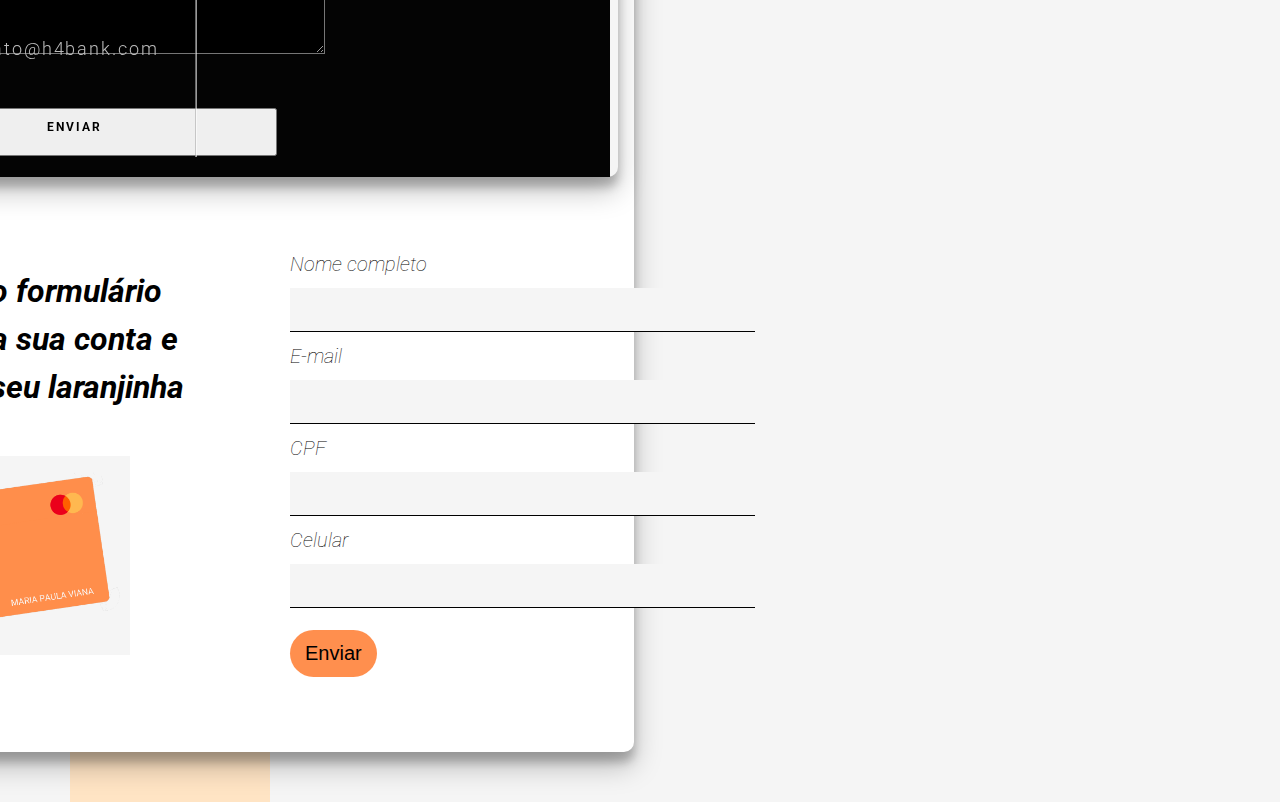
==== commit 1614caaa: "Merge branch 'master' into layla-faq/contato" ====
--- a/index.html
+++ b/index.html
@@ -1,5 +1,6 @@
 <!DOCTYPE html>
 <html lang="pt-br">
+
 <head>
     <meta charset="UTF-8">
     <meta http-equiv="X-UA-Compatible" content="IE=edge">
@@ -9,18 +10,18 @@
     <link rel="stylesheet" href="home.css">
     <link rel="stylesheet" href="nosso-time.css">
     <link rel="stylesheet" href="produtos-servicos.css">
+    <link rel="stylesheet" href="style-fac.css">
+    <link rel="stylesheet" href="contato-style.css">
     <link rel="stylesheet" href="abrir-conta.css">
-
-
     <link rel="stylesheet" href="quem-somos.css">
 </head>
 
 <body>
     <header>
         <section class="header-img">
-        <a href="#home">
-            <img class="header-img-width" src="img/logo.png" alt="Logo da F4Bank">
-        </a>
+            <a href="#home">
+                <img class="header-img-width" src="img/logo.png" alt="Logo da F4Bank">
+            </a>
         </section>
         <section class="header-links">
             <a class="header-links-item" href="#quem-somos">Quem somos</a>
@@ -35,69 +36,79 @@
     <main>
         <!-- SESSÃO GRABRIEL (HOME) -->
         <section id="home">
-                <section class="info">
-                    <h1>F4Bank, o banco feito para você</h1>
-                    <p>A <span>Conta Digital do F4Bank</span> é uma conta corrente com tudo que você precisa. Sem tarifas, sem asteriscos, sem surpresas! Tenha toda segurança de um banco tradicional com anos no mercado na palma de suas mãos.</p>
-                    <a href="#abrir-conta">Abrir sua conta</a>
-                    
-                    
-                </section>
-               <section class="phone">
-                        <img src="./img/celular.png" alt="">
-                    </section>
-            </section>
-            <section class="credit-card">
-                <aside class="info-cartao">
-                    <h1>Future4card</h1>
-                    <p>Cansou do roxinho? Peça já o seu future4card e aproveite as infinitas vantagens do poder do futuro em suas
-                        mãos.</p>
-                </aside>
-                <div class="card">
-            
-                    <div class="face front absolute">
-                        <img src="./img/chip.svg" alt="Chip" id="chip" class="absolute">
-                        <img src="./img/signal.svg" alt="Signal" id="signal" class="absolute">
-                        <img src="./img/f4bank-removebg-preview.png" alt="logo" id="logo" class="absolute">
-                        <p id="owner" class="absolute">GABRIEL SUELA</p>
-                    </div>
-                    <div class="face back absolute">
-                        <div id="greybar" class="aboslute">
-                            <div id="card-info" class="absolute">
-                                <p id="card-number">1234 4567 8900 0000</p>
-                                <div class="flex">
-                                    <p class="flex information">
-                                        <span class="label">VALIDADE</span>
-                                        <span>12/29</span>
-                                    </p>
-                                    <p class="flex information">
-                                        <span class="label">CCV</span>
-                                        <span>000</span>
-                                    </p>
-                                </div>
+            <section class="info">
+                <h1>F4Bank, o banco feito para você</h1>
+                <p>A <span>Conta Digital do F4Bank</span> é uma conta corrente com tudo que você precisa. Sem tarifas,
+                    sem asteriscos, sem surpresas! Tenha toda segurança de um banco tradicional com anos no mercado na
+                    palma de suas mãos.</p>
+                <a href="#abrir-conta">Abrir sua conta</a>
+
+
+            </section>
+            <section class="phone">
+                <img src="./img/celular.png" alt="">
+            </section>
+        </section>
+        <section class="credit-card">
+            <aside class="info-cartao">
+                <h1>Future4card</h1>
+                <p>Cansou do roxinho? Peça já o seu future4card e aproveite as infinitas vantagens do poder do futuro em
+                    suas
+                    mãos.</p>
+            </aside>
+            <div class="card">
+
+                <div class="face front absolute">
+                    <img src="./img/chip.svg" alt="Chip" id="chip" class="absolute">
+                    <img src="./img/signal.svg" alt="Signal" id="signal" class="absolute">
+                    <img src="./img/f4bank-removebg-preview.png" alt="logo" id="logo" class="absolute">
+                    <p id="owner" class="absolute">GABRIEL SUELA</p>
+                </div>
+                <div class="face back absolute">
+                    <div id="greybar" class="aboslute">
+                        <div id="card-info" class="absolute">
+                            <p id="card-number">1234 4567 8900 0000</p>
+                            <div class="flex">
+                                <p class="flex information">
+                                    <span class="label">VALIDADE</span>
+                                    <span>12/29</span>
+                                </p>
+                                <p class="flex information">
+                                    <span class="label">CCV</span>
+                                    <span>000</span>
+                                </p>
                             </div>
                         </div>
                     </div>
                 </div>
-            </section>
+            </div>
+        </section>
 
 
 
         <!-- SESSÃO GRABRIEL (QUEM SOMOS) -->
         <section id="quem-somos">
             <h1>Quem somos</h1>
-        <div class="container-quem-somos">
-            <p><span>Somos um banco tradicional</span>, é verdade. Mas não somos um banco tradicional como os  outros, nós buscamos colocar você em primeiro lugar porque acreditamos que conectar pessoas e sonhos, é o melhor jeito de criar um mundo mais próspero. E um mundo mais próspero é uma ferramenta poderosa de inclusão e de transformação. Nossos esforços são para fazer a <span>diferença para nossos clientes</span>, ajudando a criar um sistema mais democrático, inclusivo e que valorize a diversidade. Somos apaixonados por gente e pelo que fazemos e trabalhamos incansavelmente, com coragem de inovar, utilizando como norte a simplicidade, a segurança e a transparência para que nossos clientes tenham sempre o melhor.</p>
-            </div>
-        </div>
-
-        <div class="clientes">
-            <h2>O que os clientes falam de nós</h2>
-            <div class="avaliacoes">
-                <img src="./img/cliente-4-removebg-preview.png" alt="">
-                <img src="./img/cliente-2-removebg-preview.png" alt="">
-                <img src="./img/cliente-3.png" alt="">
-            </div>
-        </div>
+            <div class="container-quem-somos">
+                <p><span>Somos um banco tradicional</span>, é verdade. Mas não somos um banco tradicional como os
+                    outros, nós buscamos colocar você em primeiro lugar porque acreditamos que conectar pessoas e
+                    sonhos, é o melhor jeito de criar um mundo mais próspero. E um mundo mais próspero é uma ferramenta
+                    poderosa de inclusão e de transformação. Nossos esforços são para fazer a <span>diferença para
+                        nossos clientes</span>, ajudando a criar um sistema mais democrático, inclusivo e que valorize a
+                    diversidade. Somos apaixonados por gente e pelo que fazemos e trabalhamos incansavelmente, com
+                    coragem de inovar, utilizando como norte a simplicidade, a segurança e a transparência para que
+                    nossos clientes tenham sempre o melhor.</p>
+            </div>
+            </div>
+
+            <div class="clientes">
+                <h2>O que os clientes falam de nós</h2>
+                <div class="avaliacoes">
+                    <img src="./img/cliente-4-removebg-preview.png" alt="">
+                    <img src="./img/cliente-2-removebg-preview.png" alt="">
+                    <img src="./img/cliente-3.png" alt="">
+                </div>
+            </div>
 
 
         </section>
@@ -130,30 +141,39 @@
                     </picture>
                     <section>
                         <h2 class="conteudo-nosso-time-subtitulo">Francine Hahn</h2>
-                        <p class="conteudo-nosso-time-paragrafo">Francine é a responsável pelo setor de investimentos da F4Bank. Ela é formada em economia e possui MBA em Mercado de Capitais. Atua na área há mais de 10 anos.</p>
-                        <p class="conteudo-nosso-time-paragrafo">Nas horas vagas, ela gosta de sair com os amigos e família e de fazer exercícios ao ar livre.</p>
+                        <p class="conteudo-nosso-time-paragrafo">Francine é a responsável pelo setor de investimentos da
+                            F4Bank. Ela é formada em economia e possui MBA em Mercado de Capitais. Atua na área há mais
+                            de 10 anos.</p>
+                        <p class="conteudo-nosso-time-paragrafo">Nas horas vagas, ela gosta de sair com os amigos e
+                            família e de fazer exercícios ao ar livre.</p>
                     </section>
                 </section>
-        
+
                 <section class="conteudo-nosso-time">
                     <picture>
                         <img class="conteudo-nosso-time-img" src="img/Gabriel.jpg" alt="Foto do Gabriel">
                     </picture>
                     <section>
                         <h2 class="conteudo-nosso-time-subtitulo">Gabriel Suela</h2>
-                        <p class="conteudo-nosso-time-paragrafo">Gabriel é o gerente comercial da F4Bank. Formado em Administração e pós-graduado em Administração Pública, Gabriel atua na área há mais de 8 anos.</p>
-                        <p class="conteudo-nosso-time-paragrafo">Além de ser apaixonado pelo seu trabalho, ele adora ler e ouvir música.</p>
+                        <p class="conteudo-nosso-time-paragrafo">Gabriel é o gerente comercial da F4Bank. Formado em
+                            Administração e pós-graduado em Administração Pública, Gabriel atua na área há mais de 8
+                            anos.</p>
+                        <p class="conteudo-nosso-time-paragrafo">Além de ser apaixonado pelo seu trabalho, ele adora ler
+                            e ouvir música.</p>
                     </section>
                 </section>
-        
+
                 <section class="conteudo-nosso-time">
                     <picture>
                         <img class="conteudo-nosso-time-img" src="img/Layla.jpg" alt="Foto da Layla">
                     </picture>
                     <section>
                         <h2 class="conteudo-nosso-time-subtitulo">Layla Hissa</h2>
-                        <p class="conteudo-nosso-time-paragrafo">Layla é a nossa gestora de relacionamento com o cliente. Se formou em Administração e fez pós-graduação em Gestão de Relacionamento com o Cliente. Ela possui experiência de mais de 15 anos na área.</p>
-                        <p class="conteudo-nosso-time-paragrafo">No seu tempo livre, ela gosta de ficar com o seu gato, de ouvir música e de assistir séries.</p>
+                        <p class="conteudo-nosso-time-paragrafo">Layla é a nossa gestora de relacionamento com o
+                            cliente. Se formou em Administração e fez pós-graduação em Gestão de Relacionamento com o
+                            Cliente. Ela possui experiência de mais de 15 anos na área.</p>
+                        <p class="conteudo-nosso-time-paragrafo">No seu tempo livre, ela gosta de ficar com o seu gato,
+                            de ouvir música e de assistir séries.</p>
                     </section>
                 </section>
             </section>
@@ -171,24 +191,31 @@
             <section class="conteudo-principal">
                 <section>
                     <h2 class="conteudo-principal-subtitulo">Conta pessoal</h2>
-                    <p class="conteudo-principal-paragrafo">A conta pessoal do F4Bank é <strong>100% gratuita</strong> e sem burocracias. Agora é possível fazer <strong>tudo online</strong> através do nosso app. Você pode fazer transferências e pix de graça e a qualquer hora do dia, pagar boletos e muito mais! Tudo isso sem precisar ir a nenhuma agência!</p>
-                    <p class="conteudo-principal-paragrafo">Mas, se você quiser tomar um cafézinho conosco, adoraremos recebê-lo(a) em qualquer uma das nossas <strong>agências físicas</strong>!</p>
+                    <p class="conteudo-principal-paragrafo">A conta pessoal do F4Bank é <strong>100% gratuita</strong> e
+                        sem burocracias. Agora é possível fazer <strong>tudo online</strong> através do nosso app. Você
+                        pode fazer transferências e pix de graça e a qualquer hora do dia, pagar boletos e muito mais!
+                        Tudo isso sem precisar ir a nenhuma agência!</p>
+                    <p class="conteudo-principal-paragrafo">Mas, se você quiser tomar um cafézinho conosco, adoraremos
+                        recebê-lo(a) em qualquer uma das nossas <strong>agências físicas</strong>!</p>
                 </section>
                 <picture class="imagens-excluidas-mobile">
                     <img class="conteudo-principal-img" src="img/conta-pessoal.jpg" alt="Conta pessoal do F4Bank">
                 </picture>
             </section>
-            
+
             <section class="conteudo-principal">
                 <picture>
-                    <img class="conteudo-principal-img img-margem-inferior" src="img/conta-pj.jpg" alt="Conta de pessoa jurídica do F4Bank">
+                    <img class="conteudo-principal-img img-margem-inferior" src="img/conta-pj.jpg"
+                        alt="Conta de pessoa jurídica do F4Bank">
                 </picture>
                 <section>
                     <h2 class="conteudo-principal-subtitulo">Conta pessoa jurídica</h2>
-                    <p class="conteudo-principal-paragrafo">A nossa conta PJ é <strong>gratuita</strong>, oferece pix gratuito para receber, cobrar e pagar, emissão de boletos e cartão de crédito e débito sem <strong>nenhuma anuidade</strong>.</p>
-                </section>
-            </section>
-            
+                    <p class="conteudo-principal-paragrafo">A nossa conta PJ é <strong>gratuita</strong>, oferece pix
+                        gratuito para receber, cobrar e pagar, emissão de boletos e cartão de crédito e débito sem
+                        <strong>nenhuma anuidade</strong>.</p>
+                </section>
+            </section>
+
             <section class="section-tabela-geral">
                 <table class="conteudo-principal-tabela">
                     <tr>
@@ -228,49 +255,60 @@
                     </tr>
                 </table>
             </section>
-    
+
             <section class="conteudo-principal">
                 <section>
                     <h2 class="conteudo-principal-subtitulo">Cartão de crédito</h2>
-                    <p class="conteudo-principal-paragrafo">Os cartões de crédito de pessoa física e pessoa jurídica podem ser adquiridos sem <strong>nenhuma burocracia</strong>. Basta acessar o app e fazer o pedido do seu cartão. É rápido e fácil!</p>
+                    <p class="conteudo-principal-paragrafo">Os cartões de crédito de pessoa física e pessoa jurídica
+                        podem ser adquiridos sem <strong>nenhuma burocracia</strong>. Basta acessar o app e fazer o
+                        pedido do seu cartão. É rápido e fácil!</p>
                 </section>
                 <picture>
-                    <img class="conteudo-principal-img margem-superior" src="img/cartao-credito.png" alt="Cartão de crédito do banco F4Bank">
+                    <img class="conteudo-principal-img margem-superior" src="img/cartao-credito.png"
+                        alt="Cartão de crédito do banco F4Bank">
                 </picture>
             </section>
-            
+
             <section class="conteudo-principal-antecipacao-parcelas">
                 <picture class="img-antecipacao-parcelas">
                     <img class="conteudo-principal-img" src="img/app.png" alt="Foto do app do banco F4Bank">
                 </picture>
                 <section class="texto-antecipacao-parcelas">
                     <h2 class="subtitulo-antecipacao-parcelas">Desconto na antecipação de parcelas?</h2>
-                    <p class="paragrafo-antecipacao-parcelas">SIM! No nosso app você pode antecipar as suas parcelas e ainda ganhar desconto por isso!</p>
-                </section>
-            </section>
-    
+                    <p class="paragrafo-antecipacao-parcelas">SIM! No nosso app você pode antecipar as suas parcelas e
+                        ainda ganhar desconto por isso!</p>
+                </section>
+            </section>
+
             <section class="conteudo-principal">
                 <picture class="imagens-excluidas-mobile">
-                    <img class="conteudo-principal-img" src="img/investimentos.jpg" alt="Investimentos do aplicativa do banco F4Bank" width="100%">
+                    <img class="conteudo-principal-img" src="img/investimentos.jpg"
+                        alt="Investimentos do aplicativa do banco F4Bank" width="100%">
                 </picture>
                 <section>
                     <h2 class="conteudo-principal-subtitulo">Investimentos online</h2>
-                    <p class="conteudo-principal-paragrafo">E a nossa mais nova novidade são os investimentos disponíveis no nosso app. Lá você consegue direcionar o seu dinheiro para os investimentos de renda fixa e variável que mais lhe interessarem e com a ajuda de nossos conselheiros.</p>
+                    <p class="conteudo-principal-paragrafo">E a nossa mais nova novidade são os investimentos
+                        disponíveis no nosso app. Lá você consegue direcionar o seu dinheiro para os investimentos de
+                        renda fixa e variável que mais lhe interessarem e com a ajuda de nossos conselheiros.</p>
                     <p class="conteudo-principal-paragrafo">Tudo isso sem <strong>nenhuma taxa</strong>!</p>
                 </section>
             </section>
-    
+
             <section class="conteudo-principal">
                 <section>
                     <h2 class="conteudo-principal-subtitulo">Empréstimo pessoal</h2>
-                    <p class="conteudo-principal-paragrafo">Agora você pode simular o valor do seu empréstimo diretamente no app, escolher o número de parcelas e a data de vencimento delas. Sim, agora <strong>você está no controle</strong> de tudo!</p>
-                    <p class="conteudo-principal-paragrafo">E assim que o empréstimo for aprovado, o dinheiro é transferido diretamente para a sua conta, sem necessidade de ir à nenhuma agência física.</p>
+                    <p class="conteudo-principal-paragrafo">Agora você pode simular o valor do seu empréstimo
+                        diretamente no app, escolher o número de parcelas e a data de vencimento delas. Sim, agora
+                        <strong>você está no controle</strong> de tudo!</p>
+                    <p class="conteudo-principal-paragrafo">E assim que o empréstimo for aprovado, o dinheiro é
+                        transferido diretamente para a sua conta, sem necessidade de ir à nenhuma agência física.</p>
                 </section>
                 <picture class="imagens-excluidas-mobile">
-                    <img class="conteudo-principal-img" src="img/emprestimo.jpg" alt="Empréstimo pessoal no banco F4Bank">
+                    <img class="conteudo-principal-img" src="img/emprestimo.jpg"
+                        alt="Empréstimo pessoal no banco F4Bank">
                 </picture>
             </section>
-    
+
             <section class="ultima-section">
                 <h3 class="ultima-section-subtitulo">
                     Tá esperando o que para abrir a sua conta e aproveitar todos os nossos benefícios?
@@ -281,20 +319,263 @@
             </section>
         </section>
 
+        
+        
         <!-- SESSÃO LAYLA (FAQ) -->
         <section id="faq">
-        </section>
-
+            
+            <h1 class = "h1-faq">FAQ</h1>
+            
+            <!-- ESSAS DUAS DIVS ESTÃO VAZIAS E PRECISAM TER CONTEUDO DENTRO, CASO CONTRÁRIO PODEM SER EXCLUIDAS -->
+            <div class="header-faq">
+            <div class = "paragrafo-faq1">
+                
+            <!-- EU NÃO USARI A TAG BR COM O INTUITO DE 'CRIAR' LINHAS, POIS ISSO PODE SER FEITO ATRAVÉS DA MARGEM NO CSS -->    
+            <h2>O Hf4Bank cuida do seu dinheiro ao mesmo tempo que preza pela sua qualidade de vida! Pensando nisso, temos o melhor time de sucesso que especialmente pensou nas possíveis dúvidas dos nossos clientes! </span>
+            </h2>
+            
+            <!-- EU ACHO QUE SERIA MELHOR EVITAR NOMES DE CLASSES COM ESPAÇAMENTE ENTRE ELAS, COMO NO EXEMPLO ABAIXO. ACHO QUE SERIA MELHOR COLOCAR UM HÍFEN -->
+            <section class="inicio-faq flex">
+                 <img src="/Barros-landing-page9/img/bruce-mars-8YG31Xn4dSw-unsplash.jpg" alt="">
+                 <img src="/Barros-landing-page9/img/docusign-xo3fdXgTJP8-unsplash.jpg" alt=""> 
+             </section>
+
+                
+            <section class = "paragrafo-faq2">
+                <h2> Vamos começar?</h2>
+            </section>
+
+                
+            <!--ANCHOR FAQ PERGUNTAS DO FAQ - HTML-->
+            <!-- CUIDAR A INDENTAÇÃO. TUDO QUE ESTÁ DENTRO DE UMA DIV DEVE SER ADICIONADA UM TAB NA FRENTE -->
+            <section class='perguntas'>
+                <!-- ESSE INPUT TÁ VAZIO. DEVE SER COLOCADO ALGUM CONTEÚDO DENTRO OU PODE SER EXCLUÍDO -->
+                <input type='checkbox' id='pergunta-2'>
+                <label for='pergunta-2'>Como faço para solicitar a mudança da data de vencimento do cartão de crédito?</label>
+                <h3 class='resposta'>
+                    Oferecemos sempre as melhores opções para facilitar o seu dia! Basta ligar para nossa central de atendimento e você será atendido sem espera!
+                </h3>
+            </section>
+    
+                
+          <section class='perguntas'>
+            <!-- OUTRO INPUT VAZIO. -->
+            <input type='checkbox' id='pergunta-3'>
+            <label for='pergunta-3'>Como faço para cadastrar uma chave Pix?</label>
+            <p class='resposta'>Acesse o menu do nosso App, selecione PIX e cadastrar chave PIX.</p>
+          </section>
+
+                
+          <section class='perguntas'>
+            <input type='checkbox' id='pergunta-5'>
+            <label for='pergunta-5'>Como faço para abrir uma conta corrente?</label>
+            <p class='resposta'>É simples abrir uma conta conosco, você poderá se dirigir a uma de nossa agências portando documento de identificação e comprovante de residência. Caso prefira, <br><br> você poderá realizar a abertura da conta diretamente pelo celular, é só acessar o nosso site e seguir os procedimentos de envio de documentos.<\p>
+          </section>
+    
+                
+          <section class='perguntas'>
+            <!-- OUTRO INPUT VAZIO -->
+            <input type='checkbox' id='pergunta-4'>
+            <label for='pergunta-4'>Posso alterar a data de vencimento do cartão de crédito?</label>
+            <p class='resposta'>Claro! Entre em contato com a gente por um de nossos canais de atendimento e solicite a alteração da data.</p>
+          </section>
+
+       
+              
+          <!-- NÃO ENTENDI MUITO BEM ESSA PARTE TODA. SÓ SUGERIRIA QUE TODA VEZ QUE TU ABRIR UMA TAG, FECHA ELA LOGO APÓS O CONTEÚDO ACABAR, E NÃO TUDO LÁ NO FINAL, POIS AÍ NÃO DÁ PRA ENTENDER O QUE ESTÁ DENTRO DO QUE -->
+          <!--ANCHOR - FAQ - ANIMAÇÃO DAS ONDAS - HTML-->
+         <div>
+            <svg class="animaçao-ondas" xmlns="http://www.w3.org/2000/svg" xmlns:xlink="http://www.w3.org/1999/xlink"
+         viewBox="0 24 150 28" preserveAspectRatio="none" shape-rendering="auto">
+            <defs>
+         <path id="ondas-suaves" d="M-160 44c30 0 58-18 88-18s 58 18 88 18 58-18 88-18 58 18 88 18 v44h-352z" />
+         </defs>
+            <g class="movimento">
+         <use xlink:href="#ondas-suaves" x="48" y="0" fill="rgba(255, 143, 78,0.7" />
+         <use xlink:href="#ondas-suaves" x="48" y="3" fill="rgba(255, 143, 78,0.5)" />
+         <use xlink:href="#ondas-suaves" x="48" y="5" fill="rgba(255, 143, 78,0.3)" />
+         <use xlink:href="#ondas-suaves" x="48" y="7" fill="#fff" />
+         </g>
+         </svg>
+            </div>
+         </div>
+
+
+                
+        <!--ANCHOR - FAQ - BODY - HTML -->
+
+        <!-- ESSA SECTION ESTÁ FECHANDO O QUE? -->
+        </section>
+
+            
+            
         <!-- SESSÃO LAYLA (CONTATO) -->
         <section id="contato">
+            
+            <div class="container">
+                
+                <div class="container3">
+                    <div class="container__media">
+                        <img src="/Barros-landing-page9/img/eric22-froehling-3fl4xRSOD6k-unsplash.jpg" alt="" width="400px">
+                   
+                        
+                <section class="container__conteudo_atendimento">
+                    <h3>O cliente é nossa prioridade e por isso focamos em você!<\h3>
+                    <h3>Estamos prontos a atendê-los esteja onde estiver, em qualquer momento e por diversos meios.<\h3>
+                    <h3>Veja o que <br> separamos para você!<\h3>
+                    <h3>Canais específicos de atendimento diretamente com um de nossos especialistas!<\h3>
+                 </section>
+
+
+
+            <!-- ANCHOR cartao  --> 
+            
+            <!-- ESSA PARTE TEM VÁRIAS DIVS ABERTAS E SEM CONTEUDO DENTRO -->
+            <div class="container2">
+                <div class="cartao">
+                <div class="cartao__imagem">
+                 <div class="titulo_cartao">
+                <img class = "background_cartao" src="/Barros-landing-page9/img/jeshoots-com-LtNvQHdKkmw-unsplash.jpg" alt="" width="100%">  
+                </div>
+            <div class="container__conteudo">
+            </div>
+                                     
+             
+
+            <section class = "conteudo_cartao"> 
+                <ul> Conta Corrente: Tel. (11) 3854-2853 <\ul> 
+                <ul> PIX <\ul>
+                <ul> Saldo <\ul>
+                <ul> Extrato <\ul>
+                <ul> Transferência <\ul>
+                <ul> Abertura de Conta <\ul>
+                <ul> Encerramento de Conta <\ul>
+                <ul> Outras opções <\ul>
+            <\section>
+                
+                
+                
+            <!-- SERÁ QUE PRECISA DE TANTAS DIVS? TALZES SÓ UMA IMG RESOLVERIA -->
+            <div class="cartao">
+             <div class="cartao__imagem">
+                <div class="titulo_cartao">
+                 <img class = "background_cartao" src="/Barros-landing-page9/img/docusign-xo3fdXgTJP8-unsplash.jpg" alt=" " width="100%">   
+             </div>
+  
+            
+          <!-- ALGUMAS QUESTÕES ABAIXO: VÁRIAS DIVS FECHADAS UMA EMBAIXO DA OUTRA. UL ABERTA E VÁRIAS COISAS DENTRO. TU DEVE COLOCAR COMO EU BOTEI ACIMA. CADA FRASE DENTRO DE UMA UL E DEVE-SE FECHAR A UL -->
+          <div class = "conteudo_cartao"> 
+            <ul>
+            Cartão de Crédito
+            
+            <!-- O QUE SERIA HR? TALVEZ POSSA SER EXCLUÍDO -->
+            <hr>  
+            Tel. (11) 2450-4921
+            <br><br>
+            <!-- TAGS BR NÃO PRECISA. PODE SER FEITO NO CSS DEPOIS -->
+            
+                
+            <!-- TEXTO SOLTO. CADA LINHA DEVE ESTAR DENTRO DE UMA TAG -->
+            <!-- POR EXEMPLO: <p> Fatura <\p> -->
+            <!-- NÃO ESQUECE QUE A TAG DEVE SER FECHADA LOGO APÓS O CONTEÚDO -->
+      
+            Fatura <br>
+            CashBack<br>
+            Limite de Crédito<br>
+            Programa de pontos <br>
+            Negociação de Dívida <br>
+            Solicitar Cartão adicional <br>
+            Outras opções <br>
+            </ul>
+
+            <!-- ESSA QUANTIDADE DE DIVS FECHANDO O QUE? CADA DIV OU TAG DEVE FECHAR LOGO APÓS O CONTEÚDO. E DEVE TER IDENTAÇÃO PARA SABER QUAL É PAI E QUAL É FILHO -->
+            </div>
+            </div>
+            </div>
+
+                
+            <!-- DIVS ABRINDO E NÃO FECHANDO. -->
+            <div class="cartao">
+                <div class="cartao__imagem">
+                    <div class="titulo_cartao">
+                        <img class = "background_cartao" src="/Barros-landing-page9/img/piggybank-sK-ziQvKGsk-unsplash(1).jpg" alt=" " width="100%">   
+             </div>
+
+ 
+        <section class = "conteudo_cartao"> 
+          <ul> Investimento <\ul>
+          <hr>
+          <ul> (11) 3658-1558 <\ul>
+          
+          <ul> CDB <\ul>
+          Ações
+          Fundos
+          Simulação
+          Previdência
+          Tesouro Direto
+          Outras opções
         </section>
 
         
+            <hr>
+        
+<!-- ANCHOR --Formulário de Contato -->
+
+    <section id="contato">
+            <h1 class="seçao-header">Contato</h1>
+                <div class="contato-abertura">
+            <form id="contato-formulario" class="formulario-horizontal" role="form">
+                <div class="grupo-do-formulario">
+                <div class="caixa-formulario">
+                 <input type="text" class="campos-formulario" id="nome" placeholder="NOME" name="name" value="" required>
+                </div>
+                </div>
+  
+            <div class="grupo-do-formulario">
+                <div class="caixa-formulario">
+                <input type="email" class="campos-formulario" id="email" placeholder="EMAIL" name="email" value="" required>
+                 </div>
+            </div>
+  
+            <textarea class="campos-formulario" rows="10" placeholder="MENSSAGEM" name="mensagem" required></textarea>
+        
+            <button class="btn btn-primary send-button" id="submeter" type="submit" value="Enviar">
+             <div class="botao-de-enviar">
+                 <i class="fa fa-paper-plane"></i><span class="enviar-texto">ENVIAR</span>
+            </div>
+         </button>
+        
+         </form>
+            <hr>      
+      
+       
+            <div class = container-caixa-contato>   
+            <ul class="lista-de-contato">
+                <li class="lista-itens"><i class="fa fa-map-marker fa-2x"><p class="texto-para-contato lugar">Rua Esperança, 779 <br> São Pedro, SP <br> 09405-990</p></i></li>
+                <li class="lista-itens"><i class="fa fa-telefone fa-2x"><span class="texto-para-contato telefone"><a href="tel:1-212-555-5555" title="Ligue">Tel. (11) 555-2368</a></span></i></li>           
+                <li class="lista-itens"><i class="fa fa-envelope fa-2x"><span class="texto-para-contato gmail"><a href="mailto:#" title="Envie um e-mail">contato@h4bank.com</a></span></i></li>      
+            </ul>
+  
+
+          
+         <div class="google-maps">
+            <iframe src="https://www.google.com/maps/embed?pb=!1m18!1m12!1m3!1d467692.0489544404!2d-46.8755035332196!3d-23.681531425212086!2m3!1f0!2f0!3f0!3m2!1i1024!2i768!4f13.1!3m3!1m2!1s0x94ce448183a461d1%3A0x9ba94b08ff335bae!2zU8OjbyBQYXVsbywgU1A!5e0!3m2!1spt-BR!2sbr!4v1655050501585!5m2!1spt-BR!2sbr" width="600" height="450" style="border:0;" allowfullscreen="" loading="lazy" referrerpolicy="no-referrer-when-downgrade"></iframe>
+            </div>
+            </div>                   
+        </div>
+        </section>  
+
+  
+        </section>
+
+
         <!------------------------- SESSÃO FRANCINE (ABRIR CONTA) ------------------------>
         <section id="abrir-conta">
             <section>
-                <h3 class="conteudo-cadastro-subtitulo">Preencha o formulário para abrir a sua conta e receber o seu laranjinha</h3>
-                <img class="conteudo-cadastro-imagem" src="img/cartao-credito-cadastro.png" alt="Cartão de crédito do banco F4Bank">
+                <h3 class="conteudo-cadastro-subtitulo">Preencha o formulário para abrir a sua conta e receber o seu
+                    laranjinha</h3>
+                <img class="conteudo-cadastro-imagem" src="img/cartao-credito-cadastro.png"
+                    alt="Cartão de crédito do banco F4Bank">
             </section>
             <section class="conteudo-cadastro-section-formulario">
                 <form class="conteudo-cadastro-formulario" action="#">
@@ -325,4 +606,3 @@
         </section>
     </footer>
 </body>
-</html>--- a/style-fac.css
+++ b/style-fac.css
@@ -0,0 +1,188 @@
+/*ANCHOR FAQ - Início do CSS do FAQ*/
+
+@import url('https://fonts.googleapis.com/css2?family=Roboto+Condensed:ital,wght@0,300;0,400;0,700;1,300;1,400&family=Roboto+Mono:ital,wght@0,300;0,400;0,500;1,200;1,300;1,400;1,500;1,600&family=Roboto:wght@100&display=swap');
+@media screen and (min-device-width: 1201px) {
+* {
+  padding: 0;
+  margin: 0;
+  }
+
+
+ 
+
+.h1-faq {
+  font-family:roboto;
+  font-weight:300;
+  letter-spacing: 2px;
+  font-size:100px;
+  padding: 30px;
+  text-align: center;
+  background:#F5F5F5;
+  } 
+
+
+.header-faq {
+  position:relative;
+  background:#F5F5F5;
+  color:black;
+  text-align: center;
+  
+  }
+
+
+.inicio-faq flex {
+  height:65vh;
+  width:100%;
+  margin: 0;
+  padding: 0;
+  
+  }
+
+.flex { /*ANCHOR containers - flexbox */
+  display: flex;
+  justify-content: center;
+  align-items: center;
+  text-align: center;
+  }
+
+.animaçao-ondas {
+  position:relative;
+  width: 100%;
+  height:15vh;
+  margin-bottom:-7px; /*Ajuste para o espaço no navegador Safari - gap*/
+  min-height:100px;
+  max-height:150px;
+  }
+
+.conteudo {
+  position:relative;
+  height:20vh;
+  text-align:center;
+  background-color: white;
+  }
+
+  .paragrafo1 {
+  font-family:roboto;
+  font-weight:300;
+  letter-spacing: 2px;
+  font-size:100px;
+  padding: 30px;
+  text-align: center;
+  }
+
+  .paragrafo2 {
+  font-family:roboto;
+  font-weight:300;
+  letter-spacing: 2px;
+  font-size:100px;
+  padding: 30px;
+  text-align: center;
+  }
+
+/* ANCHOR - Animação das ondas */
+
+.movimento > use {
+  animation: move-forever 25s cubic-bezier(.55,.5,.45,.5) infinite;
+  }
+
+.movimento > use:nth-child(1) {
+  animation-delay: -2s;
+  animation-duration: 7s;
+  }
+
+.movimento > use:nth-child(2) {
+  animation-delay: -3s;
+  animation-duration: 10s;
+  }
+
+.movimento > use:nth-child(3) {
+  animation-delay: -4s;
+  animation-duration: 13s;
+}
+
+.movimento > use:nth-child(4) {
+  animation-delay: -5s;
+  animation-duration: 20s;
+  }
+
+@keyframes move-forever {
+  0% {
+   transform: translate3d(-90px,0,0);
+  }
+  100% { 
+    transform: translate3d(85px,0,0);
+  }
+  }
+
+/* ANCHOR FAQ - Versão mobile (menor) */
+
+@media (max-width: 768px) {
+  .animaçao-ondas {
+    height:40px;
+    min-height:40px;
+    }
+
+  .conteudo {
+    height:30vh;
+    }
+
+  h1 {      /*REVIEW FAQ - PONTO DE ATENÇÃO H1 MOBILE SEM CLASSE*/
+    font-size:2px;
+  }
+  }
+
+/* ANCHOR FAQ - PERGUNTAS */
+
+.faq-container1 {
+  display: inline-flexbox ;
+  justify-content: baseline;
+  margin: 20px 0;
+  padding: 20px;
+  margin: 10px;
+  }
+
+
+.perguntas {
+  border-bottom: 1px solid rgb(255, 172, 116);
+  border-radius: 10px;
+  padding-left: 70px;
+  text-align: left;
+  padding-top: 50px;
+  }
+
+.perguntas  input,
+.perguntas  .resposta {
+  display: none;
+  padding-top: 20px;
+  padding-bottom: 20px;
+  }
+
+.perguntas  label {
+  display: inline-block;
+  font-weight: bold;
+  margin-bottom: 5px;
+  width: 100%
+  }
+
+.perguntas  input:checked ~ .resposta {
+  display: block
+  }
+
+.paragrafo-faq1 {
+  text-align: center;
+  padding: 21px;
+  font-size: xx-large;
+  font-style: oblique;
+  font-weight: lighter
+  }
+
+
+.paragrafo-faq2 {
+  text-align: center;
+  padding: 20px;
+  font-size: xx-large;
+  font-style: normal;
+  font-weight: lighter
+  }
+  }
+  /*ANCHOR FAQ -  Fim do CSS do FAQ*/--- a/contato-style.css
+++ b/contato-style.css
@@ -0,0 +1,329 @@
+
+
+.container {
+    
+    }
+
+.container__abertura {
+    
+    left: 0px;
+    position: absolute;
+    top: 0px;
+    height: 100%;
+    width: 100%;
+    overflow: hidden;
+    }
+
+.container__video {
+    object-fit: cover;
+    left: 50%;
+    position: absolute;
+    top: 50%;
+    transform: translate(-50%, -50%);
+    width: 100%;
+    }
+
+.container__conteudo {
+   
+    left: 0px;
+    position: absolute;
+    top: 0px;
+    height: 100%;
+    width: 100%;
+    align-items: center;
+    display: flex;
+    flex-direction: column;
+    justify-content: center;
+    }
+
+
+
+.container3 {
+    align-items: start;
+    display: flex ;
+    height: 500px;
+    font: 400px;
+    font-size: xx-large;
+    font-style: oblique;
+    font-weight: lighter;
+    padding: 40px;
+    padding-top: 100px;
+    padding-bottom: 30px;
+   
+    
+    }
+
+.container__media {
+    margin-right: 16px;
+    margin-left: 30px;
+    width: 200px;
+    height: 200px
+
+    }
+
+
+.container__conteudo_atendimento {
+  
+    margin: 10px;
+    margin-left: 25%;
+    padding: 30px;
+    text-align: center;
+    }
+
+/* ANCHOR Cartões de atendimento por categoria*/
+
+.container2 {
+  
+    display: flex;
+    flex-direction: row;
+    justify-content: center;
+    background-color: bisque;
+    padding: 50px;
+    margin: 0 auto;
+    }
+
+
+.cartao {
+    
+    display: flex;
+    flex-direction: column;
+    flex-basis: 25%;
+    background-color: whitesmoke;
+    padding-left: 8px;
+    padding-right: 8px;
+    box-shadow:   0 14px 28px rgba(0,0,0,0.25), 0 10px 10px rgba(0,0,0,0.22);
+    border-radius: 10px;
+    margin: 0px 8px 0px 60px; 
+    }
+
+.cartao__imagem {
+  
+    height: 150px;
+    width: 100%;
+    flex-basis: 25%;
+    padding-left: 0px;
+    padding-right: 0px;                   
+    border-radius: 10px;                                   
+    }
+
+
+.titulo_cartao {
+
+    flex: 1;
+    padding-left: 15px;
+    padding-right: 8px;
+    color: white;
+    margin-top: 50px;
+                       
+    }
+
+.background_cartao {
+  
+  
+  background-image: url(/entrepreneur-startup-start-up-man-39866.jpeg);
+  background-size: cover;
+  background-repeat: no-repeat;
+  background-position: center;
+  border-radius: 8px;
+  clip-path: circle();
+  }
+
+.conteudo_cartao {
+  
+  color:dimgray;
+  text-align: left;
+  font-size: larger;
+  line-height: 2;
+  margin-top: 50px;
+}
+
+/* ANCHOR Animação dos cards*/
+
+.cartao:hover {
+    background: white;
+    box-shadow: none ;
+    }
+
+.cartao:hover {
+    border-top-left-radius: 10px;
+    border-bottom-left-radius: 10px;
+    animation-name: example;
+    animation-duration: 0.25s;
+    border-left: 8px solid hwb(16 11% 0%);
+    box-shadow: 0 14px 28px rgba(0,0,0,0.25), 0 10px 10px rgba(0,0,0,0.22);
+    }
+
+
+/*ANCHOR --- Formulário de contato --- */
+
+#contato0 {
+  width: 100%;
+  height: 100%;
+  margin: 0 auto;
+}
+
+  #contato {
+    margin: 0 auto;
+    width: 100%;
+    height: 100%;
+    background-color:rgba(0, 0, 0, 0.985);
+    }
+  
+  .seçao-header {
+    text-align: center;
+    margin: 0 auto;
+    padding: 40px 0;
+    font: 300 60px 'roboto', sans-serif;
+    color: #fff;
+    text-transform: uppercase;
+    letter-spacing: 6px;
+    }
+  
+  .contato-abertura {
+    display: flex;
+    flex-direction: row;
+    justify-content: space-between;
+    margin-left: 10px ;
+    padding: 20px;
+    position: relative;
+    }
+  
+
+  .formulario-horizontal {
+    max-width: 300px;
+    font-family: 'roboto';
+    font-weight: 400;
+    }
+  
+  .campos-formulario, 
+    textarea {
+    width: 400px;
+    background-color: #000;
+    color: #fff;
+    letter-spacing: 1px;
+    margin-left: 50px;
+    }
+  
+  .botao-envio {
+    margin-top: 15px;
+    height: 34px;
+    width: 400px;
+    overflow: hidden;
+    transition: all .2s ease-in-out;
+    margin-left: 50px;
+    }
+  
+  .botao-de-enviar {
+    width: 400px;
+    height: 34px;
+    transition: all .2s ease-in-out;
+    }
+  
+  .enviar-texto {
+    display: block;
+    margin-top: 10px;
+    font: 700 12px 'roboto', sans-serif;
+    letter-spacing: 2px;
+    }
+  
+  .botao-de-enviar:hover {
+    transform: translate3d(0px, -29px, 0px);
+    }
+  
+  .lista-de-contato {
+    list-style-type: none;
+    margin-left: -20px;
+    padding-right: 20px;  
+    }
+  
+  .lista-itens {
+    line-height: 4;
+    color: #aaa; 
+    }
+  
+  .texto-para-contato {
+    font: 300 18px 'roboto', sans-serif;
+    letter-spacing: 1.9px;
+    color: #bbb;
+    }
+  
+  .lugar {
+    margin-left: -250px; 
+    }
+  
+  .telefone {
+    margin-left: -250px;
+    }
+  
+  .gmail {
+    margin-left: -250px;
+    }
+  
+
+  .texto-para-contato a {
+    color: #bbb;
+    text-decoration: none;
+    transition-duration: 0.2s;
+    }
+  
+
+  .texto-para-contato a:hover {
+    color: #fff;
+    text-decoration: none;
+    }
+   
+ 
+  hr {
+    border-color: rgba(255,255,255,.6);
+  }
+  
+
+  @media screen and (max-width: px) {
+    .formulario-abertura {
+      float: none;
+      margin: 0; 
+      }  
+
+
+    .campos-formulario, textarea {
+      margin: 0;
+      }
+   
+    
+    .nome, .email, textarea {
+      width: 280px;
+      } 
+    
+    .container-caixa-contato {
+      margin-top: 60px;
+      max-width: px;
+      }  
+    
+    } 
+
+
+/* ANCHOR ----Google Maps----*/
+
+  .google-maps {
+    font-family: 'roboto';
+    font-weight: 400;
+    margin-right: 20px;
+    margin-top: -55%;
+    }
+
+   
+  .google-maps iframe {
+    left:0;
+    top:0;
+    padding-left:50px;
+    height:100%;
+    width:80%;   
+    }
+
+
+
+
+  
+
+  
+  --- a/quem-somos.css
+++ b/quem-somos.css
@@ -18,7 +18,7 @@
     display: flex;
     justify-content: center;
     align-items: center;
-    width:  100vw;
+    width: 100vw;
     height: 400px;
     background-color: #f5f5f5;
 }
@@ -41,7 +41,7 @@
     text-align: center;
     font-weight: 900;
     padding-top: 30px;
-    
+
 }
 
 
@@ -75,7 +75,7 @@
     .container-quem-somos p {
         width: 60%;
     }
-    
+
     .sobre-nos {
         padding: 20px;
         margin-right: 100px;
@@ -92,17 +92,18 @@
 
 @media screen and (min-width: 801px) and (max-width: 1200px) {
     .container-quem-somos p {
-        
+
         width: 80%;
     }
-  .avaliacoes {
-    flex-direction: column;
-  }
+
+    .avaliacoes {
+        flex-direction: column;
+    }
 }
 
 
 @media screen and (min-width: 481px) and (max-width: 800px) {
-   
+
     .container-quem-somos p {
         font-size: 1.2rem;
         width: 80%;
@@ -111,35 +112,39 @@
     .clientes h2 {
         font-size: 1.8rem;
     }
+
     .avaliacoes {
         flex-direction: column;
-      }
+    }
+
     .avaliacoes img {
         width: 330px;
     }
 }
 
 @media screen and (min-width: 320px) and (max-width: 480px) {
-    body{
+    body {
         overflow-x: hidden;
     }
-    
+
     #quem-somos h1 {
         font-size: 1.8rem;
         padding-bottom: 20px;
     }
+
     .container-quem-somos p {
         font-size: 15px;
         width: 80%;
     }
 
     .clientes h2 {
-        
+
         font-size: 1.7rem;
     }
+
     .avaliacoes {
         flex-direction: column;
-      }
+    }
 
     .avaliacoes img {
         width: 320px;
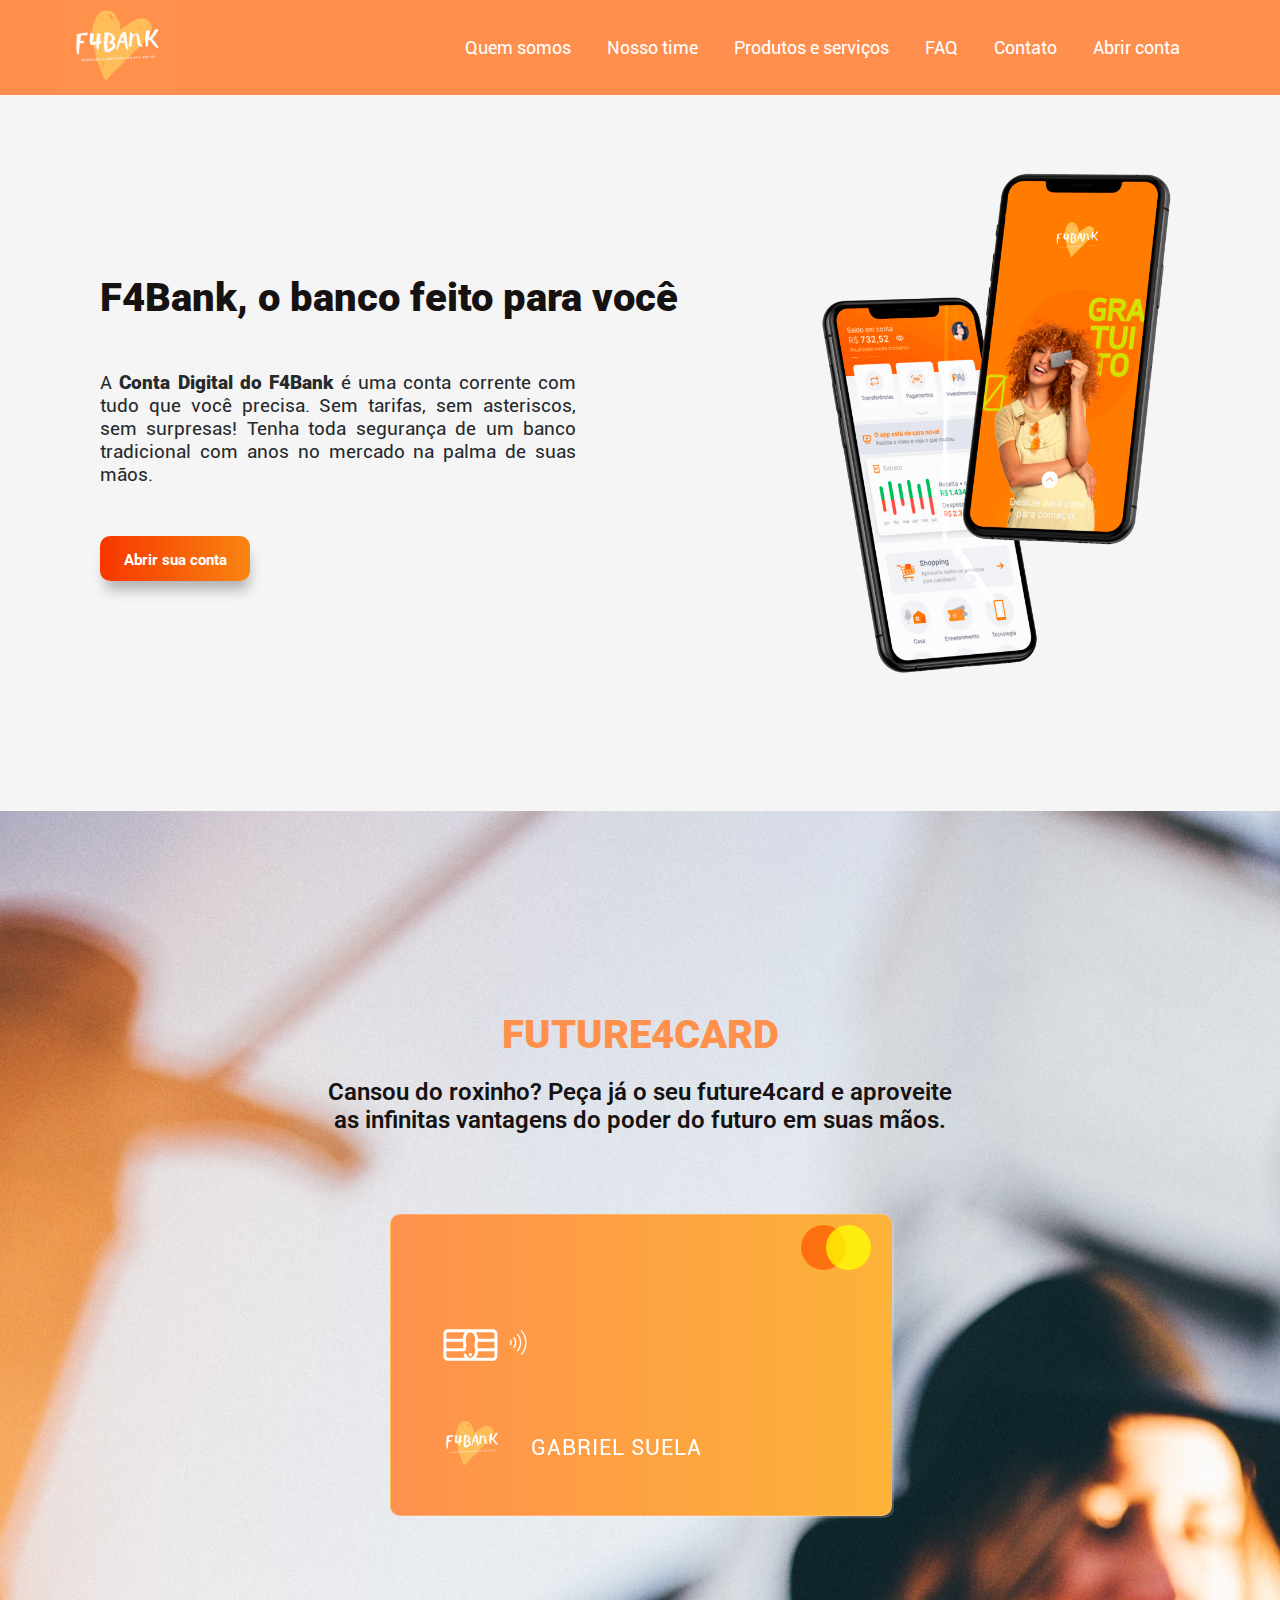
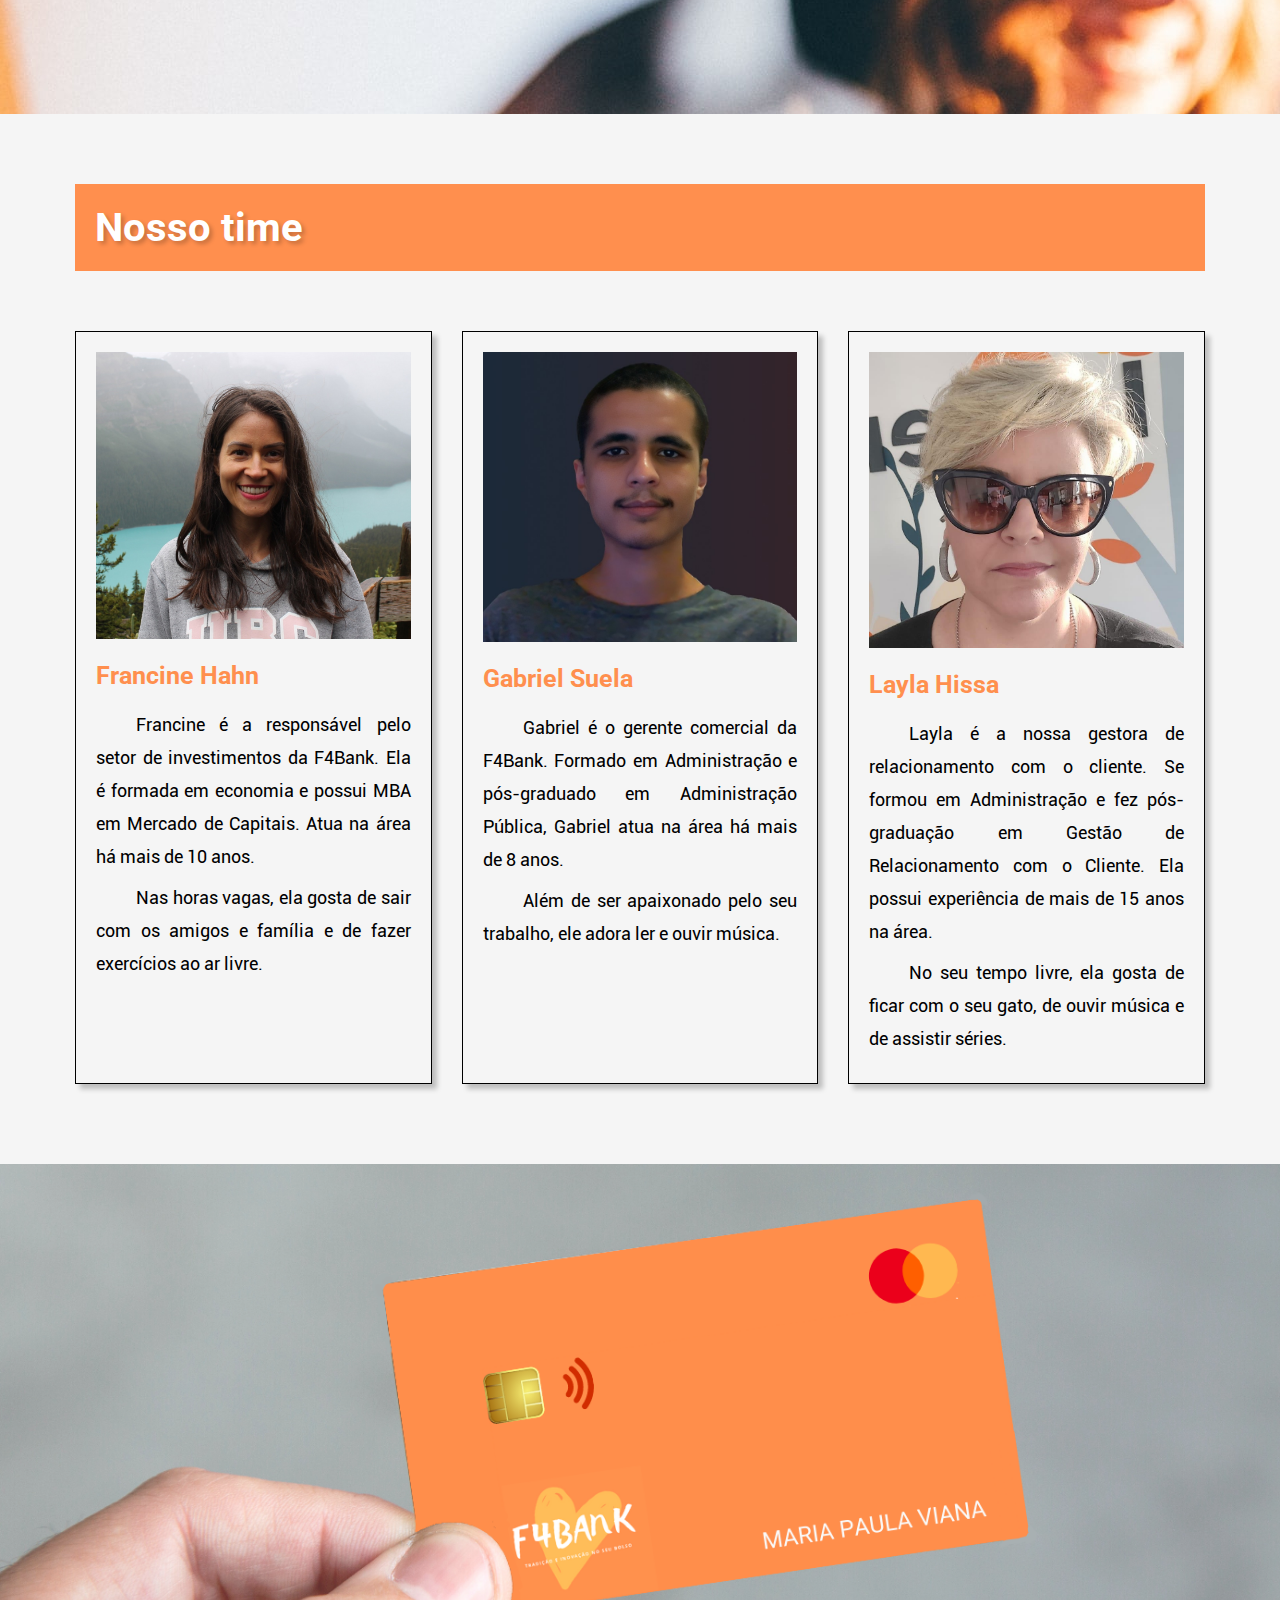
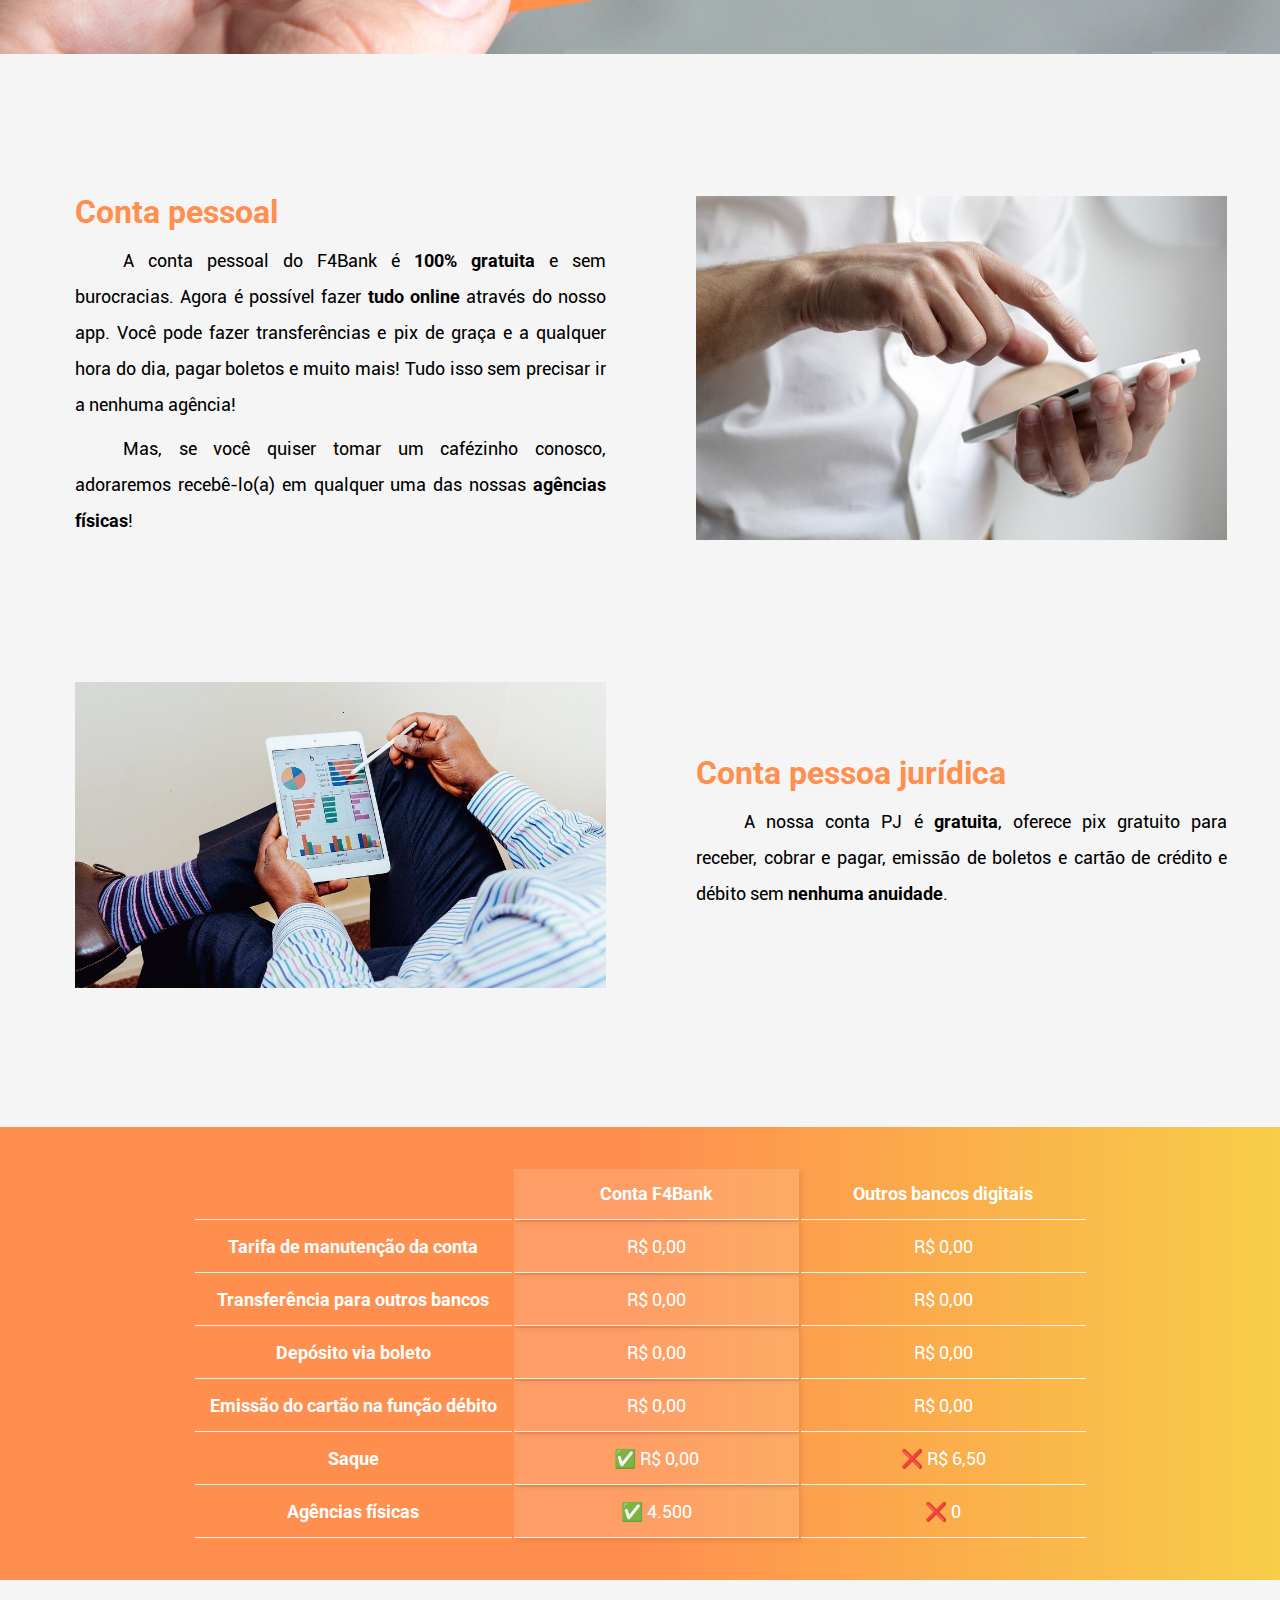
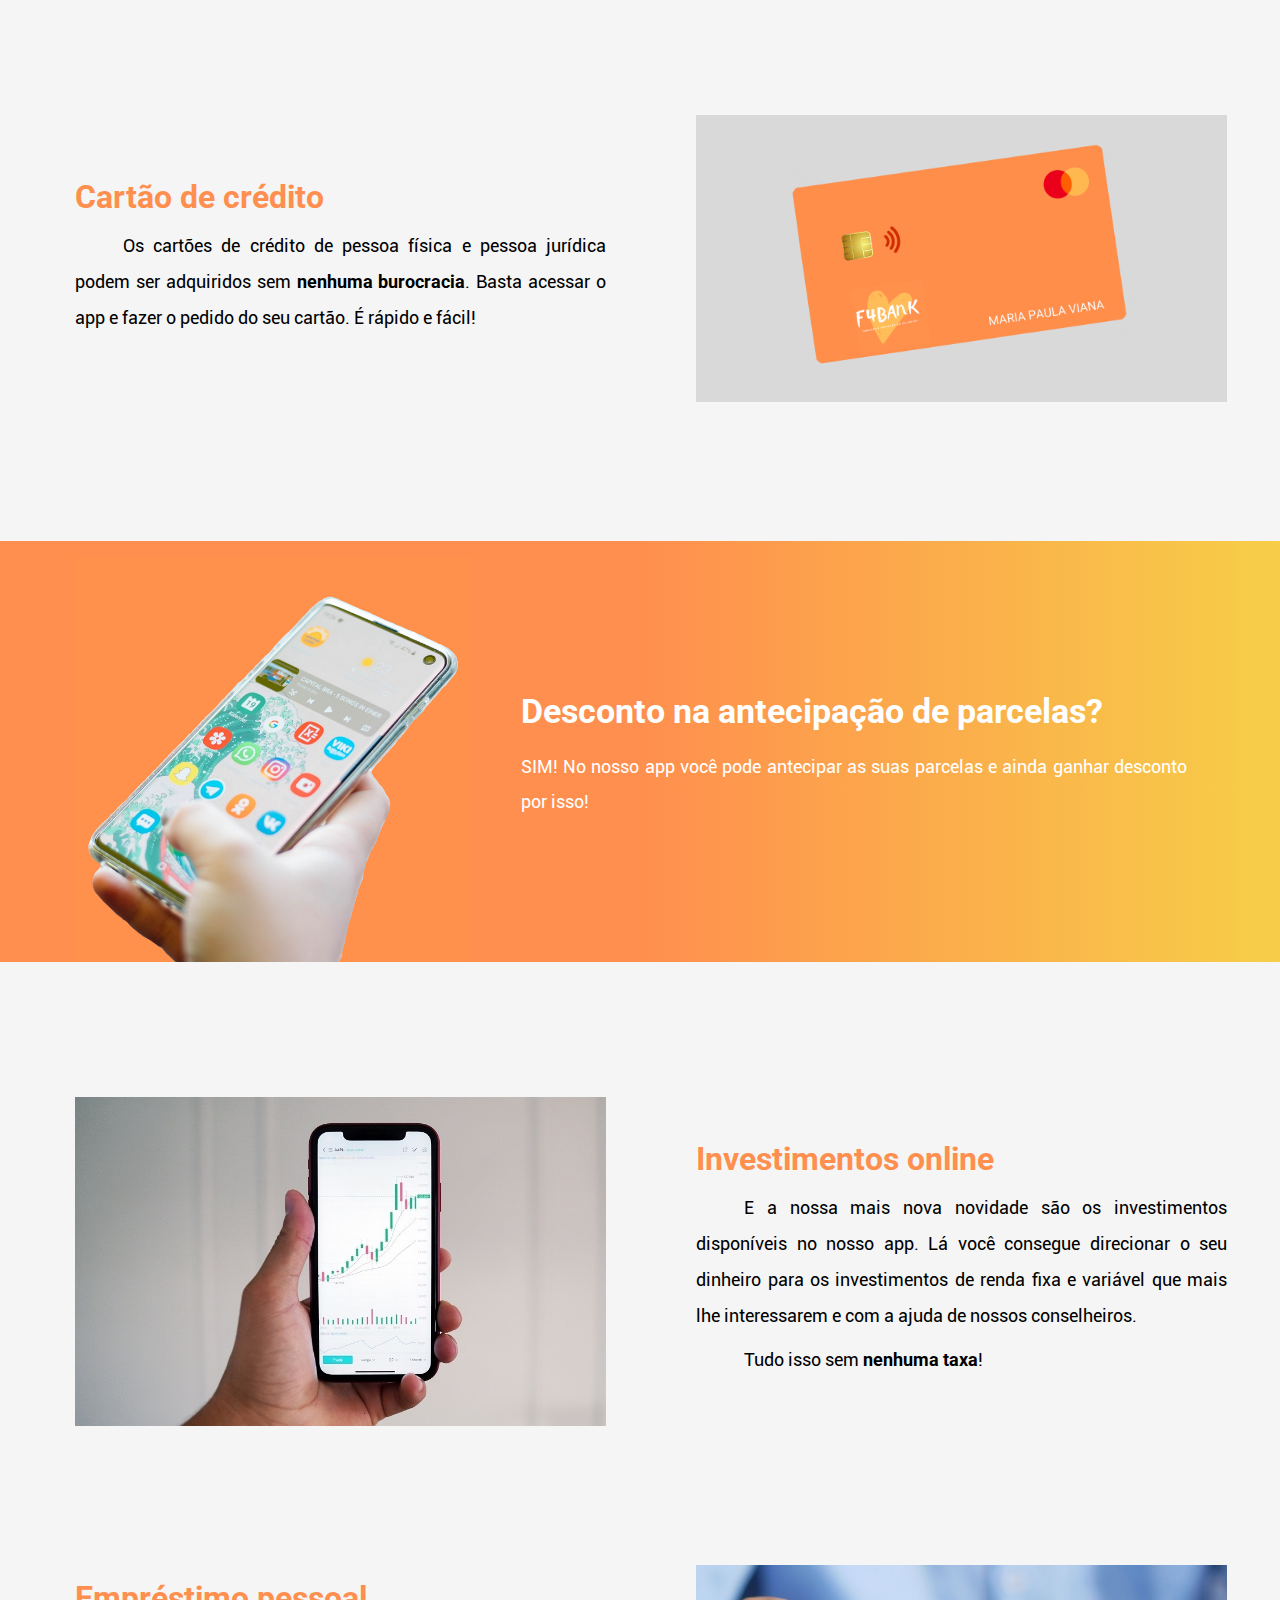
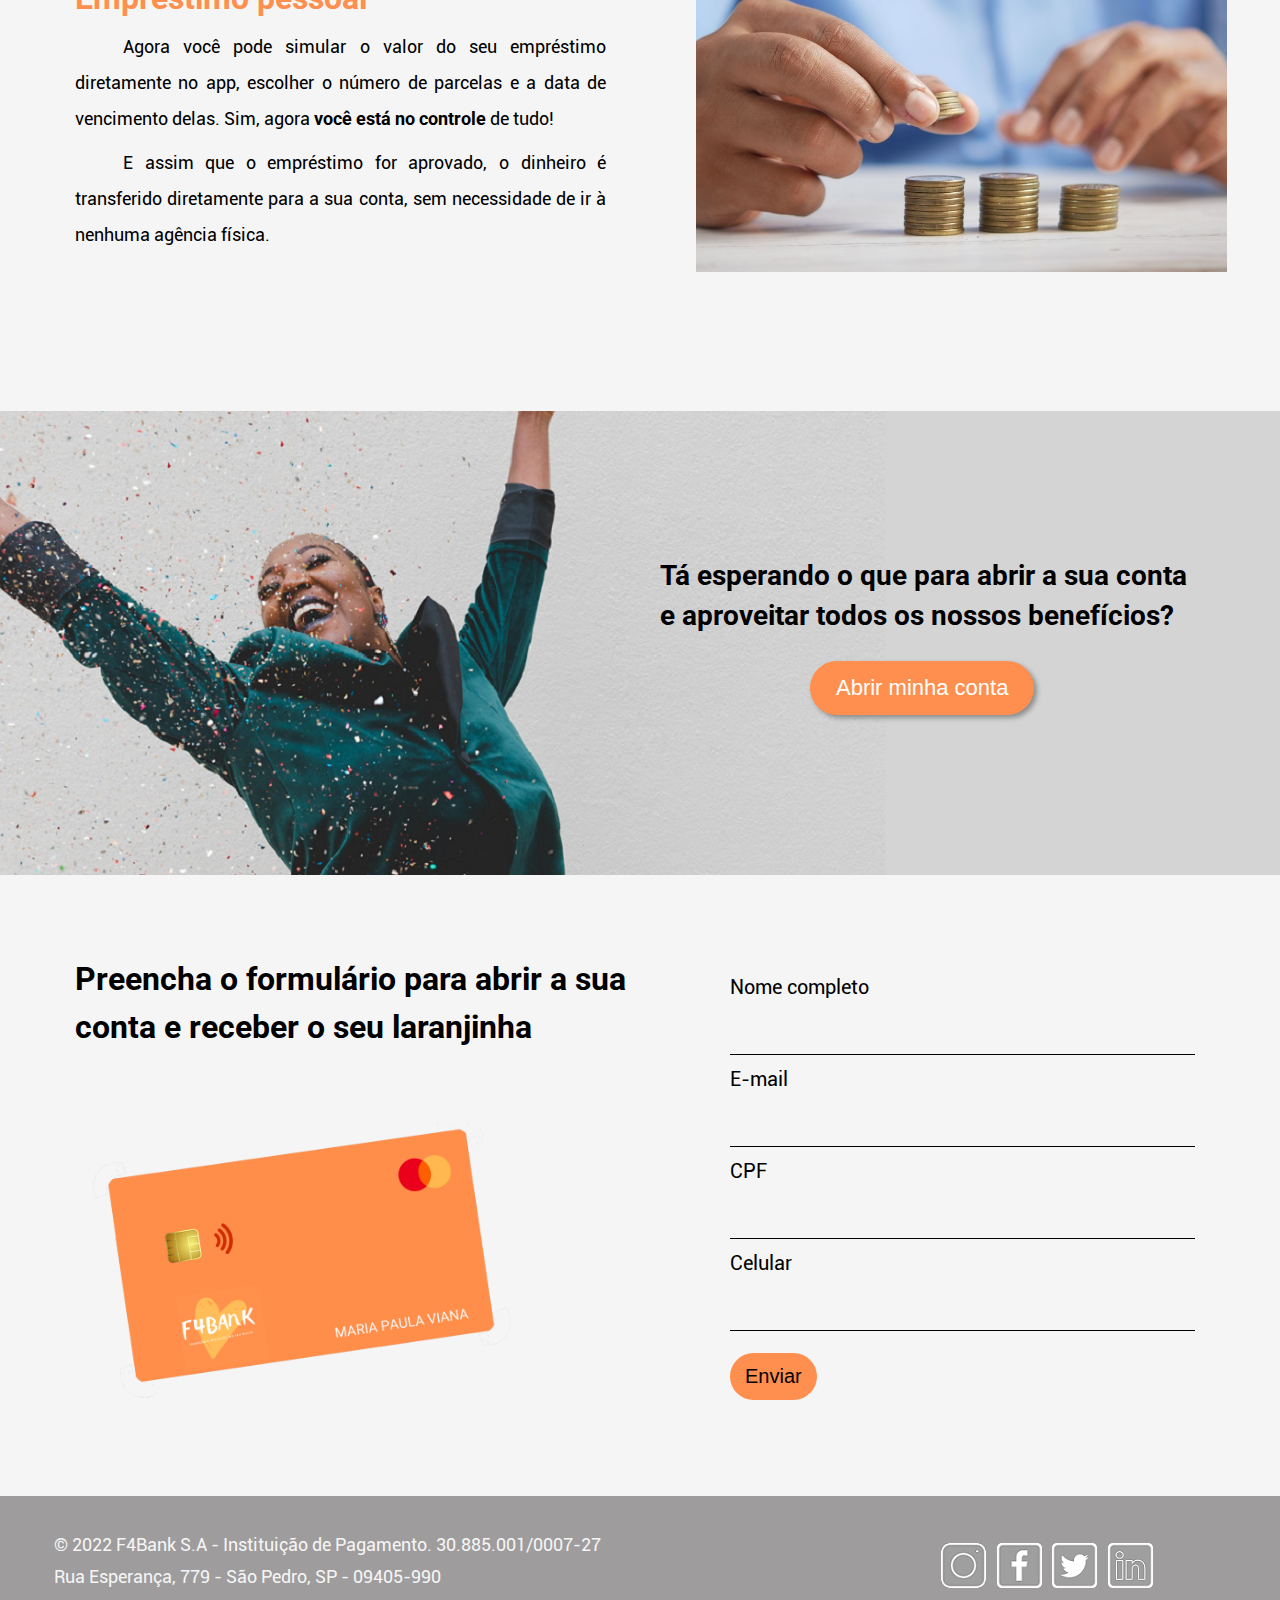
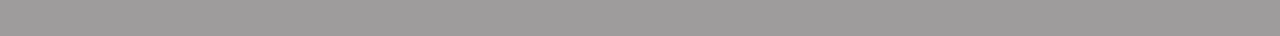
==== commit 59d27a5e: "Alterações" ====
--- a/index.html
+++ b/index.html
@@ -1,6 +1,5 @@
 <!DOCTYPE html>
 <html lang="pt-br">
-
 <head>
     <meta charset="UTF-8">
     <meta http-equiv="X-UA-Compatible" content="IE=edge">
@@ -10,18 +9,15 @@
     <link rel="stylesheet" href="home.css">
     <link rel="stylesheet" href="nosso-time.css">
     <link rel="stylesheet" href="produtos-servicos.css">
-    <link rel="stylesheet" href="style-fac.css">
-    <link rel="stylesheet" href="contato-style.css">
     <link rel="stylesheet" href="abrir-conta.css">
-    <link rel="stylesheet" href="quem-somos.css">
 </head>
 
 <body>
     <header>
         <section class="header-img">
-            <a href="#home">
-                <img class="header-img-width" src="img/logo.png" alt="Logo da F4Bank">
-            </a>
+        <a href="#home">
+            <img class="header-img-width" src="img/logo.png" alt="Logo da F4Bank">
+        </a>
         </section>
         <section class="header-links">
             <a class="header-links-item" href="#quem-somos">Quem somos</a>
@@ -36,81 +32,71 @@
     <main>
         <!-- SESSÃO GRABRIEL (HOME) -->
         <section id="home">
-            <section class="info">
-                <h1>F4Bank, o banco feito para você</h1>
-                <p>A <span>Conta Digital do F4Bank</span> é uma conta corrente com tudo que você precisa. Sem tarifas,
-                    sem asteriscos, sem surpresas! Tenha toda segurança de um banco tradicional com anos no mercado na
-                    palma de suas mãos.</p>
-                <a href="#abrir-conta">Abrir sua conta</a>
-
-
-            </section>
-            <section class="phone">
-                <img src="./img/celular.png" alt="">
-            </section>
-        </section>
-        <section class="credit-card">
-            <aside class="info-cartao">
-                <h1>Future4card</h1>
-                <p>Cansou do roxinho? Peça já o seu future4card e aproveite as infinitas vantagens do poder do futuro em
-                    suas
-                    mãos.</p>
-            </aside>
-            <div class="card">
-
-                <div class="face front absolute">
-                    <img src="./img/chip.svg" alt="Chip" id="chip" class="absolute">
-                    <img src="./img/signal.svg" alt="Signal" id="signal" class="absolute">
-                    <img src="./img/f4bank-removebg-preview.png" alt="logo" id="logo" class="absolute">
-                    <p id="owner" class="absolute">GABRIEL SUELA</p>
-                </div>
-                <div class="face back absolute">
-                    <div id="greybar" class="aboslute">
-                        <div id="card-info" class="absolute">
-                            <p id="card-number">1234 4567 8900 0000</p>
-                            <div class="flex">
-                                <p class="flex information">
-                                    <span class="label">VALIDADE</span>
-                                    <span>12/29</span>
-                                </p>
-                                <p class="flex information">
-                                    <span class="label">CCV</span>
-                                    <span>000</span>
-                                </p>
+                <section class="info">
+                    <h1>F4Bank, o banco feito para você</h1>
+                    <p>A <span>Conta Digital do F4Bank</span> é uma conta corrente com tudo que você precisa. Sem tarifas, sem asteriscos, sem surpresas! Tenha toda segurança de um banco tradicional com anos no mercado na palma de suas mãos.</p>
+                    <a href="#abrir-conta">Abrir sua conta</a>
+                    
+                    
+                </section>
+               <section class="phone">
+                        <img src="./img/celular.png" alt="">
+                </section>
+            </section>
+            <section class="credit-card">
+                <aside class="info-cartao">
+                    <h1>Future4card</h1>
+                    <p>Cansou do roxinho? Peça já o seu future4card e aproveite as infinitas vantagens do poder do futuro em suas
+                        mãos.</p>
+                </aside>
+                <div class="card">
+            
+                    <div class="face front absolute">
+                        <img src="./img/chip.svg" alt="Chip" id="chip" class="absolute">
+                        <img src="./img/signal.svg" alt="Signal" id="signal" class="absolute">
+                        <img src="./img/f4bank-removebg-preview.png" alt="logo" id="logo" class="absolute">
+                        <p id="owner" class="absolute">GABRIEL SUELA</p>
+                    </div>
+                    <div class="face back absolute">
+                        <div id="greybar" class="aboslute">
+                            <div id="card-info" class="absolute">
+                                <p id="card-number">1234 4567 8900 0000</p>
+                                <div class="flex">
+                                    <p class="flex information">
+                                        <span class="label">VALIDADE</span>
+                                        <span>12/29</span>
+                                    </p>
+                                    <p class="flex information">
+                                        <span class="label">CCV</span>
+                                        <span>000</span>
+                                    </p>
+                                </div>
                             </div>
                         </div>
                     </div>
                 </div>
-            </div>
-        </section>
+            </section>
+        
+
+
+
+
+
+
+
+
+
+
+
+
+
+
+
 
 
 
         <!-- SESSÃO GRABRIEL (QUEM SOMOS) -->
         <section id="quem-somos">
-            <h1>Quem somos</h1>
-            <div class="container-quem-somos">
-                <p><span>Somos um banco tradicional</span>, é verdade. Mas não somos um banco tradicional como os
-                    outros, nós buscamos colocar você em primeiro lugar porque acreditamos que conectar pessoas e
-                    sonhos, é o melhor jeito de criar um mundo mais próspero. E um mundo mais próspero é uma ferramenta
-                    poderosa de inclusão e de transformação. Nossos esforços são para fazer a <span>diferença para
-                        nossos clientes</span>, ajudando a criar um sistema mais democrático, inclusivo e que valorize a
-                    diversidade. Somos apaixonados por gente e pelo que fazemos e trabalhamos incansavelmente, com
-                    coragem de inovar, utilizando como norte a simplicidade, a segurança e a transparência para que
-                    nossos clientes tenham sempre o melhor.</p>
-            </div>
-            </div>
-
-            <div class="clientes">
-                <h2>O que os clientes falam de nós</h2>
-                <div class="avaliacoes">
-                    <img src="./img/cliente-4-removebg-preview.png" alt="">
-                    <img src="./img/cliente-2-removebg-preview.png" alt="">
-                    <img src="./img/cliente-3.png" alt="">
-                </div>
-            </div>
-
-
         </section>
 
 
@@ -141,39 +127,30 @@
                     </picture>
                     <section>
                         <h2 class="conteudo-nosso-time-subtitulo">Francine Hahn</h2>
-                        <p class="conteudo-nosso-time-paragrafo">Francine é a responsável pelo setor de investimentos da
-                            F4Bank. Ela é formada em economia e possui MBA em Mercado de Capitais. Atua na área há mais
-                            de 10 anos.</p>
-                        <p class="conteudo-nosso-time-paragrafo">Nas horas vagas, ela gosta de sair com os amigos e
-                            família e de fazer exercícios ao ar livre.</p>
+                        <p class="conteudo-nosso-time-paragrafo">Francine é a responsável pelo setor de investimentos da F4Bank. Ela é formada em economia e possui MBA em Mercado de Capitais. Atua na área há mais de 10 anos.</p>
+                        <p class="conteudo-nosso-time-paragrafo">Nas horas vagas, ela gosta de sair com os amigos e família e de fazer exercícios ao ar livre.</p>
                     </section>
                 </section>
-
+        
                 <section class="conteudo-nosso-time">
                     <picture>
                         <img class="conteudo-nosso-time-img" src="img/Gabriel.jpg" alt="Foto do Gabriel">
                     </picture>
                     <section>
                         <h2 class="conteudo-nosso-time-subtitulo">Gabriel Suela</h2>
-                        <p class="conteudo-nosso-time-paragrafo">Gabriel é o gerente comercial da F4Bank. Formado em
-                            Administração e pós-graduado em Administração Pública, Gabriel atua na área há mais de 8
-                            anos.</p>
-                        <p class="conteudo-nosso-time-paragrafo">Além de ser apaixonado pelo seu trabalho, ele adora ler
-                            e ouvir música.</p>
+                        <p class="conteudo-nosso-time-paragrafo">Gabriel é o gerente comercial da F4Bank. Formado em Administração e pós-graduado em Administração Pública, Gabriel atua na área há mais de 8 anos.</p>
+                        <p class="conteudo-nosso-time-paragrafo">Além de ser apaixonado pelo seu trabalho, ele adora ler e ouvir música.</p>
                     </section>
                 </section>
-
+        
                 <section class="conteudo-nosso-time">
                     <picture>
                         <img class="conteudo-nosso-time-img" src="img/Layla.jpg" alt="Foto da Layla">
                     </picture>
                     <section>
                         <h2 class="conteudo-nosso-time-subtitulo">Layla Hissa</h2>
-                        <p class="conteudo-nosso-time-paragrafo">Layla é a nossa gestora de relacionamento com o
-                            cliente. Se formou em Administração e fez pós-graduação em Gestão de Relacionamento com o
-                            Cliente. Ela possui experiência de mais de 15 anos na área.</p>
-                        <p class="conteudo-nosso-time-paragrafo">No seu tempo livre, ela gosta de ficar com o seu gato,
-                            de ouvir música e de assistir séries.</p>
+                        <p class="conteudo-nosso-time-paragrafo">Layla é a nossa gestora de relacionamento com o cliente. Se formou em Administração e fez pós-graduação em Gestão de Relacionamento com o Cliente. Ela possui experiência de mais de 15 anos na área.</p>
+                        <p class="conteudo-nosso-time-paragrafo">No seu tempo livre, ela gosta de ficar com o seu gato, de ouvir música e de assistir séries.</p>
                     </section>
                 </section>
             </section>
@@ -191,31 +168,24 @@
             <section class="conteudo-principal">
                 <section>
                     <h2 class="conteudo-principal-subtitulo">Conta pessoal</h2>
-                    <p class="conteudo-principal-paragrafo">A conta pessoal do F4Bank é <strong>100% gratuita</strong> e
-                        sem burocracias. Agora é possível fazer <strong>tudo online</strong> através do nosso app. Você
-                        pode fazer transferências e pix de graça e a qualquer hora do dia, pagar boletos e muito mais!
-                        Tudo isso sem precisar ir a nenhuma agência!</p>
-                    <p class="conteudo-principal-paragrafo">Mas, se você quiser tomar um cafézinho conosco, adoraremos
-                        recebê-lo(a) em qualquer uma das nossas <strong>agências físicas</strong>!</p>
+                    <p class="conteudo-principal-paragrafo">A conta pessoal do F4Bank é <strong>100% gratuita</strong> e sem burocracias. Agora é possível fazer <strong>tudo online</strong> através do nosso app. Você pode fazer transferências e pix de graça e a qualquer hora do dia, pagar boletos e muito mais! Tudo isso sem precisar ir a nenhuma agência!</p>
+                    <p class="conteudo-principal-paragrafo">Mas, se você quiser tomar um cafézinho conosco, adoraremos recebê-lo(a) em qualquer uma das nossas <strong>agências físicas</strong>!</p>
                 </section>
                 <picture class="imagens-excluidas-mobile">
                     <img class="conteudo-principal-img" src="img/conta-pessoal.jpg" alt="Conta pessoal do F4Bank">
                 </picture>
             </section>
-
+            
             <section class="conteudo-principal">
                 <picture>
-                    <img class="conteudo-principal-img img-margem-inferior" src="img/conta-pj.jpg"
-                        alt="Conta de pessoa jurídica do F4Bank">
+                    <img class="conteudo-principal-img img-margem-inferior" src="img/conta-pj.jpg" alt="Conta de pessoa jurídica do F4Bank">
                 </picture>
                 <section>
                     <h2 class="conteudo-principal-subtitulo">Conta pessoa jurídica</h2>
-                    <p class="conteudo-principal-paragrafo">A nossa conta PJ é <strong>gratuita</strong>, oferece pix
-                        gratuito para receber, cobrar e pagar, emissão de boletos e cartão de crédito e débito sem
-                        <strong>nenhuma anuidade</strong>.</p>
-                </section>
-            </section>
-
+                    <p class="conteudo-principal-paragrafo">A nossa conta PJ é <strong>gratuita</strong>, oferece pix gratuito para receber, cobrar e pagar, emissão de boletos e cartão de crédito e débito sem <strong>nenhuma anuidade</strong>.</p>
+                </section>
+            </section>
+            
             <section class="section-tabela-geral">
                 <table class="conteudo-principal-tabela">
                     <tr>
@@ -255,60 +225,49 @@
                     </tr>
                 </table>
             </section>
-
+    
             <section class="conteudo-principal">
                 <section>
                     <h2 class="conteudo-principal-subtitulo">Cartão de crédito</h2>
-                    <p class="conteudo-principal-paragrafo">Os cartões de crédito de pessoa física e pessoa jurídica
-                        podem ser adquiridos sem <strong>nenhuma burocracia</strong>. Basta acessar o app e fazer o
-                        pedido do seu cartão. É rápido e fácil!</p>
+                    <p class="conteudo-principal-paragrafo">Os cartões de crédito de pessoa física e pessoa jurídica podem ser adquiridos sem <strong>nenhuma burocracia</strong>. Basta acessar o app e fazer o pedido do seu cartão. É rápido e fácil!</p>
                 </section>
                 <picture>
-                    <img class="conteudo-principal-img margem-superior" src="img/cartao-credito.png"
-                        alt="Cartão de crédito do banco F4Bank">
-                </picture>
-            </section>
-
+                    <img class="conteudo-principal-img margem-superior" src="img/cartao-credito.png" alt="Cartão de crédito do banco F4Bank">
+                </picture>
+            </section>
+            
             <section class="conteudo-principal-antecipacao-parcelas">
                 <picture class="img-antecipacao-parcelas">
                     <img class="conteudo-principal-img" src="img/app.png" alt="Foto do app do banco F4Bank">
                 </picture>
                 <section class="texto-antecipacao-parcelas">
                     <h2 class="subtitulo-antecipacao-parcelas">Desconto na antecipação de parcelas?</h2>
-                    <p class="paragrafo-antecipacao-parcelas">SIM! No nosso app você pode antecipar as suas parcelas e
-                        ainda ganhar desconto por isso!</p>
-                </section>
-            </section>
-
+                    <p class="paragrafo-antecipacao-parcelas">SIM! No nosso app você pode antecipar as suas parcelas e ainda ganhar desconto por isso!</p>
+                </section>
+            </section>
+    
             <section class="conteudo-principal">
                 <picture class="imagens-excluidas-mobile">
-                    <img class="conteudo-principal-img" src="img/investimentos.jpg"
-                        alt="Investimentos do aplicativa do banco F4Bank" width="100%">
+                    <img class="conteudo-principal-img" src="img/investimentos.jpg" alt="Investimentos do aplicativa do banco F4Bank" width="100%">
                 </picture>
                 <section>
                     <h2 class="conteudo-principal-subtitulo">Investimentos online</h2>
-                    <p class="conteudo-principal-paragrafo">E a nossa mais nova novidade são os investimentos
-                        disponíveis no nosso app. Lá você consegue direcionar o seu dinheiro para os investimentos de
-                        renda fixa e variável que mais lhe interessarem e com a ajuda de nossos conselheiros.</p>
+                    <p class="conteudo-principal-paragrafo">E a nossa mais nova novidade são os investimentos disponíveis no nosso app. Lá você consegue direcionar o seu dinheiro para os investimentos de renda fixa e variável que mais lhe interessarem e com a ajuda de nossos conselheiros.</p>
                     <p class="conteudo-principal-paragrafo">Tudo isso sem <strong>nenhuma taxa</strong>!</p>
                 </section>
             </section>
-
+    
             <section class="conteudo-principal">
                 <section>
                     <h2 class="conteudo-principal-subtitulo">Empréstimo pessoal</h2>
-                    <p class="conteudo-principal-paragrafo">Agora você pode simular o valor do seu empréstimo
-                        diretamente no app, escolher o número de parcelas e a data de vencimento delas. Sim, agora
-                        <strong>você está no controle</strong> de tudo!</p>
-                    <p class="conteudo-principal-paragrafo">E assim que o empréstimo for aprovado, o dinheiro é
-                        transferido diretamente para a sua conta, sem necessidade de ir à nenhuma agência física.</p>
+                    <p class="conteudo-principal-paragrafo">Agora você pode simular o valor do seu empréstimo diretamente no app, escolher o número de parcelas e a data de vencimento delas. Sim, agora <strong>você está no controle</strong> de tudo!</p>
+                    <p class="conteudo-principal-paragrafo">E assim que o empréstimo for aprovado, o dinheiro é transferido diretamente para a sua conta, sem necessidade de ir à nenhuma agência física.</p>
                 </section>
                 <picture class="imagens-excluidas-mobile">
-                    <img class="conteudo-principal-img" src="img/emprestimo.jpg"
-                        alt="Empréstimo pessoal no banco F4Bank">
-                </picture>
-            </section>
-
+                    <img class="conteudo-principal-img" src="img/emprestimo.jpg" alt="Empréstimo pessoal no banco F4Bank">
+                </picture>
+            </section>
+    
             <section class="ultima-section">
                 <h3 class="ultima-section-subtitulo">
                     Tá esperando o que para abrir a sua conta e aproveitar todos os nossos benefícios?
@@ -319,263 +278,20 @@
             </section>
         </section>
 
-        
-        
         <!-- SESSÃO LAYLA (FAQ) -->
         <section id="faq">
-            
-            <h1 class = "h1-faq">FAQ</h1>
-            
-            <!-- ESSAS DUAS DIVS ESTÃO VAZIAS E PRECISAM TER CONTEUDO DENTRO, CASO CONTRÁRIO PODEM SER EXCLUIDAS -->
-            <div class="header-faq">
-            <div class = "paragrafo-faq1">
-                
-            <!-- EU NÃO USARI A TAG BR COM O INTUITO DE 'CRIAR' LINHAS, POIS ISSO PODE SER FEITO ATRAVÉS DA MARGEM NO CSS -->    
-            <h2>O Hf4Bank cuida do seu dinheiro ao mesmo tempo que preza pela sua qualidade de vida! Pensando nisso, temos o melhor time de sucesso que especialmente pensou nas possíveis dúvidas dos nossos clientes! </span>
-            </h2>
-            
-            <!-- EU ACHO QUE SERIA MELHOR EVITAR NOMES DE CLASSES COM ESPAÇAMENTE ENTRE ELAS, COMO NO EXEMPLO ABAIXO. ACHO QUE SERIA MELHOR COLOCAR UM HÍFEN -->
-            <section class="inicio-faq flex">
-                 <img src="/Barros-landing-page9/img/bruce-mars-8YG31Xn4dSw-unsplash.jpg" alt="">
-                 <img src="/Barros-landing-page9/img/docusign-xo3fdXgTJP8-unsplash.jpg" alt=""> 
-             </section>
-
-                
-            <section class = "paragrafo-faq2">
-                <h2> Vamos começar?</h2>
-            </section>
-
-                
-            <!--ANCHOR FAQ PERGUNTAS DO FAQ - HTML-->
-            <!-- CUIDAR A INDENTAÇÃO. TUDO QUE ESTÁ DENTRO DE UMA DIV DEVE SER ADICIONADA UM TAB NA FRENTE -->
-            <section class='perguntas'>
-                <!-- ESSE INPUT TÁ VAZIO. DEVE SER COLOCADO ALGUM CONTEÚDO DENTRO OU PODE SER EXCLUÍDO -->
-                <input type='checkbox' id='pergunta-2'>
-                <label for='pergunta-2'>Como faço para solicitar a mudança da data de vencimento do cartão de crédito?</label>
-                <h3 class='resposta'>
-                    Oferecemos sempre as melhores opções para facilitar o seu dia! Basta ligar para nossa central de atendimento e você será atendido sem espera!
-                </h3>
-            </section>
-    
-                
-          <section class='perguntas'>
-            <!-- OUTRO INPUT VAZIO. -->
-            <input type='checkbox' id='pergunta-3'>
-            <label for='pergunta-3'>Como faço para cadastrar uma chave Pix?</label>
-            <p class='resposta'>Acesse o menu do nosso App, selecione PIX e cadastrar chave PIX.</p>
-          </section>
-
-                
-          <section class='perguntas'>
-            <input type='checkbox' id='pergunta-5'>
-            <label for='pergunta-5'>Como faço para abrir uma conta corrente?</label>
-            <p class='resposta'>É simples abrir uma conta conosco, você poderá se dirigir a uma de nossa agências portando documento de identificação e comprovante de residência. Caso prefira, <br><br> você poderá realizar a abertura da conta diretamente pelo celular, é só acessar o nosso site e seguir os procedimentos de envio de documentos.<\p>
-          </section>
-    
-                
-          <section class='perguntas'>
-            <!-- OUTRO INPUT VAZIO -->
-            <input type='checkbox' id='pergunta-4'>
-            <label for='pergunta-4'>Posso alterar a data de vencimento do cartão de crédito?</label>
-            <p class='resposta'>Claro! Entre em contato com a gente por um de nossos canais de atendimento e solicite a alteração da data.</p>
-          </section>
-
-       
-              
-          <!-- NÃO ENTENDI MUITO BEM ESSA PARTE TODA. SÓ SUGERIRIA QUE TODA VEZ QUE TU ABRIR UMA TAG, FECHA ELA LOGO APÓS O CONTEÚDO ACABAR, E NÃO TUDO LÁ NO FINAL, POIS AÍ NÃO DÁ PRA ENTENDER O QUE ESTÁ DENTRO DO QUE -->
-          <!--ANCHOR - FAQ - ANIMAÇÃO DAS ONDAS - HTML-->
-         <div>
-            <svg class="animaçao-ondas" xmlns="http://www.w3.org/2000/svg" xmlns:xlink="http://www.w3.org/1999/xlink"
-         viewBox="0 24 150 28" preserveAspectRatio="none" shape-rendering="auto">
-            <defs>
-         <path id="ondas-suaves" d="M-160 44c30 0 58-18 88-18s 58 18 88 18 58-18 88-18 58 18 88 18 v44h-352z" />
-         </defs>
-            <g class="movimento">
-         <use xlink:href="#ondas-suaves" x="48" y="0" fill="rgba(255, 143, 78,0.7" />
-         <use xlink:href="#ondas-suaves" x="48" y="3" fill="rgba(255, 143, 78,0.5)" />
-         <use xlink:href="#ondas-suaves" x="48" y="5" fill="rgba(255, 143, 78,0.3)" />
-         <use xlink:href="#ondas-suaves" x="48" y="7" fill="#fff" />
-         </g>
-         </svg>
-            </div>
-         </div>
-
-
-                
-        <!--ANCHOR - FAQ - BODY - HTML -->
-
-        <!-- ESSA SECTION ESTÁ FECHANDO O QUE? -->
-        </section>
-
-            
-            
+        </section>
+
         <!-- SESSÃO LAYLA (CONTATO) -->
         <section id="contato">
-            
-            <div class="container">
-                
-                <div class="container3">
-                    <div class="container__media">
-                        <img src="/Barros-landing-page9/img/eric22-froehling-3fl4xRSOD6k-unsplash.jpg" alt="" width="400px">
-                   
-                        
-                <section class="container__conteudo_atendimento">
-                    <h3>O cliente é nossa prioridade e por isso focamos em você!<\h3>
-                    <h3>Estamos prontos a atendê-los esteja onde estiver, em qualquer momento e por diversos meios.<\h3>
-                    <h3>Veja o que <br> separamos para você!<\h3>
-                    <h3>Canais específicos de atendimento diretamente com um de nossos especialistas!<\h3>
-                 </section>
-
-
-
-            <!-- ANCHOR cartao  --> 
-            
-            <!-- ESSA PARTE TEM VÁRIAS DIVS ABERTAS E SEM CONTEUDO DENTRO -->
-            <div class="container2">
-                <div class="cartao">
-                <div class="cartao__imagem">
-                 <div class="titulo_cartao">
-                <img class = "background_cartao" src="/Barros-landing-page9/img/jeshoots-com-LtNvQHdKkmw-unsplash.jpg" alt="" width="100%">  
-                </div>
-            <div class="container__conteudo">
-            </div>
-                                     
-             
-
-            <section class = "conteudo_cartao"> 
-                <ul> Conta Corrente: Tel. (11) 3854-2853 <\ul> 
-                <ul> PIX <\ul>
-                <ul> Saldo <\ul>
-                <ul> Extrato <\ul>
-                <ul> Transferência <\ul>
-                <ul> Abertura de Conta <\ul>
-                <ul> Encerramento de Conta <\ul>
-                <ul> Outras opções <\ul>
-            <\section>
-                
-                
-                
-            <!-- SERÁ QUE PRECISA DE TANTAS DIVS? TALZES SÓ UMA IMG RESOLVERIA -->
-            <div class="cartao">
-             <div class="cartao__imagem">
-                <div class="titulo_cartao">
-                 <img class = "background_cartao" src="/Barros-landing-page9/img/docusign-xo3fdXgTJP8-unsplash.jpg" alt=" " width="100%">   
-             </div>
-  
-            
-          <!-- ALGUMAS QUESTÕES ABAIXO: VÁRIAS DIVS FECHADAS UMA EMBAIXO DA OUTRA. UL ABERTA E VÁRIAS COISAS DENTRO. TU DEVE COLOCAR COMO EU BOTEI ACIMA. CADA FRASE DENTRO DE UMA UL E DEVE-SE FECHAR A UL -->
-          <div class = "conteudo_cartao"> 
-            <ul>
-            Cartão de Crédito
-            
-            <!-- O QUE SERIA HR? TALVEZ POSSA SER EXCLUÍDO -->
-            <hr>  
-            Tel. (11) 2450-4921
-            <br><br>
-            <!-- TAGS BR NÃO PRECISA. PODE SER FEITO NO CSS DEPOIS -->
-            
-                
-            <!-- TEXTO SOLTO. CADA LINHA DEVE ESTAR DENTRO DE UMA TAG -->
-            <!-- POR EXEMPLO: <p> Fatura <\p> -->
-            <!-- NÃO ESQUECE QUE A TAG DEVE SER FECHADA LOGO APÓS O CONTEÚDO -->
-      
-            Fatura <br>
-            CashBack<br>
-            Limite de Crédito<br>
-            Programa de pontos <br>
-            Negociação de Dívida <br>
-            Solicitar Cartão adicional <br>
-            Outras opções <br>
-            </ul>
-
-            <!-- ESSA QUANTIDADE DE DIVS FECHANDO O QUE? CADA DIV OU TAG DEVE FECHAR LOGO APÓS O CONTEÚDO. E DEVE TER IDENTAÇÃO PARA SABER QUAL É PAI E QUAL É FILHO -->
-            </div>
-            </div>
-            </div>
-
-                
-            <!-- DIVS ABRINDO E NÃO FECHANDO. -->
-            <div class="cartao">
-                <div class="cartao__imagem">
-                    <div class="titulo_cartao">
-                        <img class = "background_cartao" src="/Barros-landing-page9/img/piggybank-sK-ziQvKGsk-unsplash(1).jpg" alt=" " width="100%">   
-             </div>
-
- 
-        <section class = "conteudo_cartao"> 
-          <ul> Investimento <\ul>
-          <hr>
-          <ul> (11) 3658-1558 <\ul>
-          
-          <ul> CDB <\ul>
-          Ações
-          Fundos
-          Simulação
-          Previdência
-          Tesouro Direto
-          Outras opções
         </section>
 
         
-            <hr>
-        
-<!-- ANCHOR --Formulário de Contato -->
-
-    <section id="contato">
-            <h1 class="seçao-header">Contato</h1>
-                <div class="contato-abertura">
-            <form id="contato-formulario" class="formulario-horizontal" role="form">
-                <div class="grupo-do-formulario">
-                <div class="caixa-formulario">
-                 <input type="text" class="campos-formulario" id="nome" placeholder="NOME" name="name" value="" required>
-                </div>
-                </div>
-  
-            <div class="grupo-do-formulario">
-                <div class="caixa-formulario">
-                <input type="email" class="campos-formulario" id="email" placeholder="EMAIL" name="email" value="" required>
-                 </div>
-            </div>
-  
-            <textarea class="campos-formulario" rows="10" placeholder="MENSSAGEM" name="mensagem" required></textarea>
-        
-            <button class="btn btn-primary send-button" id="submeter" type="submit" value="Enviar">
-             <div class="botao-de-enviar">
-                 <i class="fa fa-paper-plane"></i><span class="enviar-texto">ENVIAR</span>
-            </div>
-         </button>
-        
-         </form>
-            <hr>      
-      
-       
-            <div class = container-caixa-contato>   
-            <ul class="lista-de-contato">
-                <li class="lista-itens"><i class="fa fa-map-marker fa-2x"><p class="texto-para-contato lugar">Rua Esperança, 779 <br> São Pedro, SP <br> 09405-990</p></i></li>
-                <li class="lista-itens"><i class="fa fa-telefone fa-2x"><span class="texto-para-contato telefone"><a href="tel:1-212-555-5555" title="Ligue">Tel. (11) 555-2368</a></span></i></li>           
-                <li class="lista-itens"><i class="fa fa-envelope fa-2x"><span class="texto-para-contato gmail"><a href="mailto:#" title="Envie um e-mail">contato@h4bank.com</a></span></i></li>      
-            </ul>
-  
-
-          
-         <div class="google-maps">
-            <iframe src="https://www.google.com/maps/embed?pb=!1m18!1m12!1m3!1d467692.0489544404!2d-46.8755035332196!3d-23.681531425212086!2m3!1f0!2f0!3f0!3m2!1i1024!2i768!4f13.1!3m3!1m2!1s0x94ce448183a461d1%3A0x9ba94b08ff335bae!2zU8OjbyBQYXVsbywgU1A!5e0!3m2!1spt-BR!2sbr!4v1655050501585!5m2!1spt-BR!2sbr" width="600" height="450" style="border:0;" allowfullscreen="" loading="lazy" referrerpolicy="no-referrer-when-downgrade"></iframe>
-            </div>
-            </div>                   
-        </div>
-        </section>  
-
-  
-        </section>
-
-
         <!------------------------- SESSÃO FRANCINE (ABRIR CONTA) ------------------------>
         <section id="abrir-conta">
             <section>
-                <h3 class="conteudo-cadastro-subtitulo">Preencha o formulário para abrir a sua conta e receber o seu
-                    laranjinha</h3>
-                <img class="conteudo-cadastro-imagem" src="img/cartao-credito-cadastro.png"
-                    alt="Cartão de crédito do banco F4Bank">
+                <h3 class="conteudo-cadastro-subtitulo">Preencha o formulário para abrir a sua conta e receber o seu laranjinha</h3>
+                <img class="conteudo-cadastro-imagem" src="img/cartao-credito-cadastro.png" alt="Cartão de crédito do banco F4Bank">
             </section>
             <section class="conteudo-cadastro-section-formulario">
                 <form class="conteudo-cadastro-formulario" action="#">
@@ -606,3 +322,4 @@
         </section>
     </footer>
 </body>
+</html>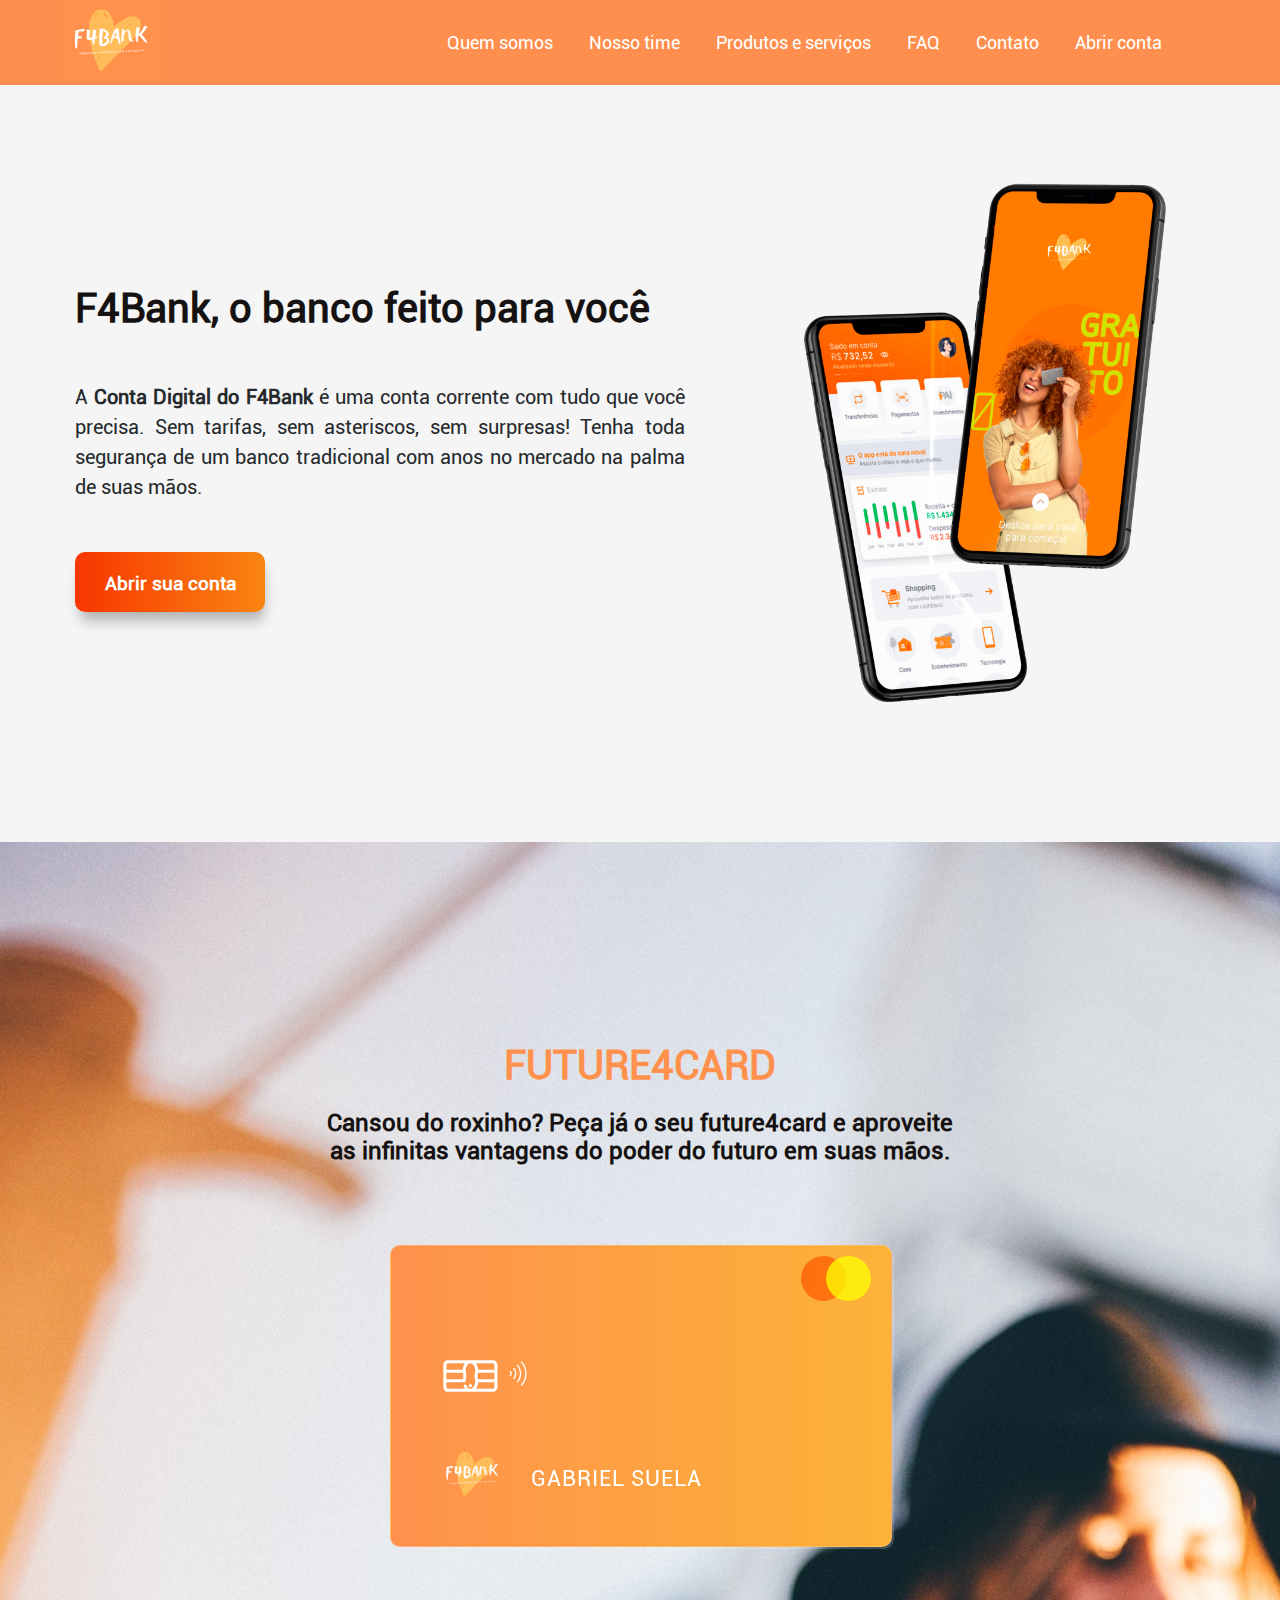
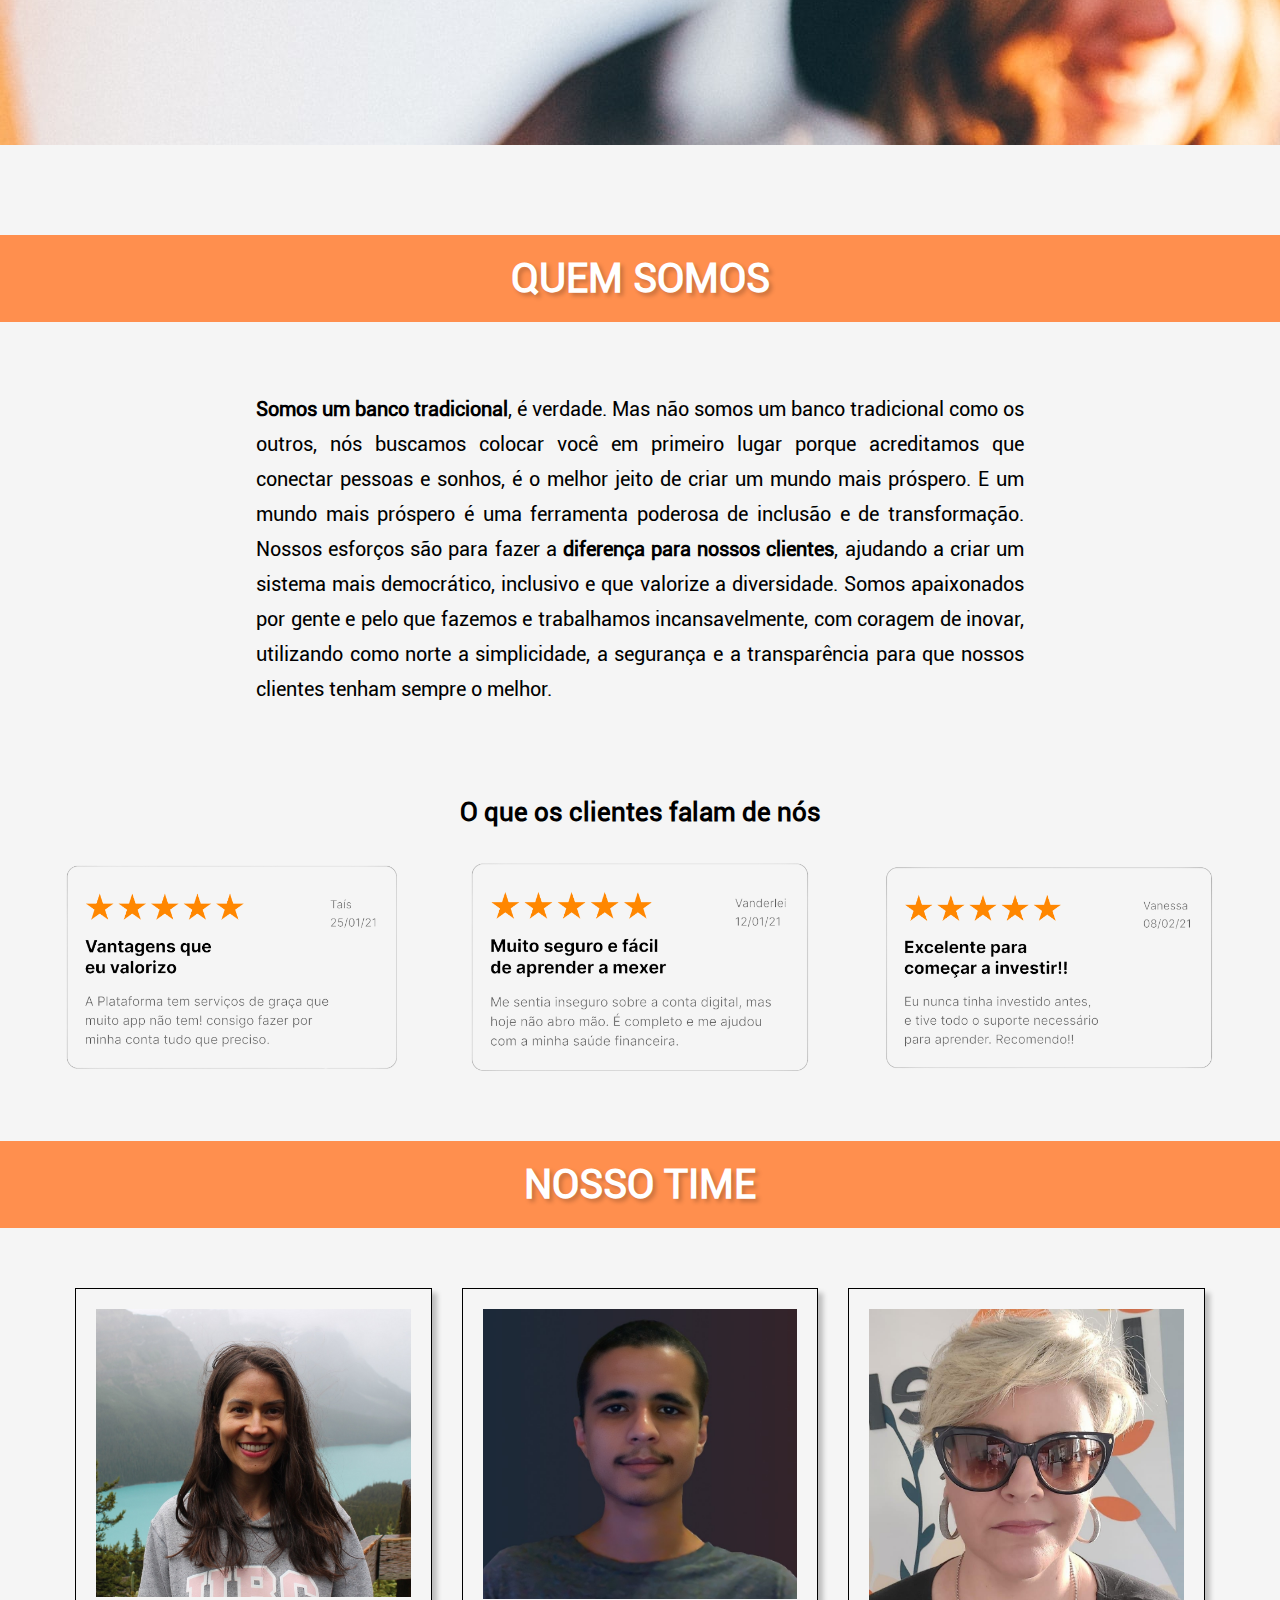
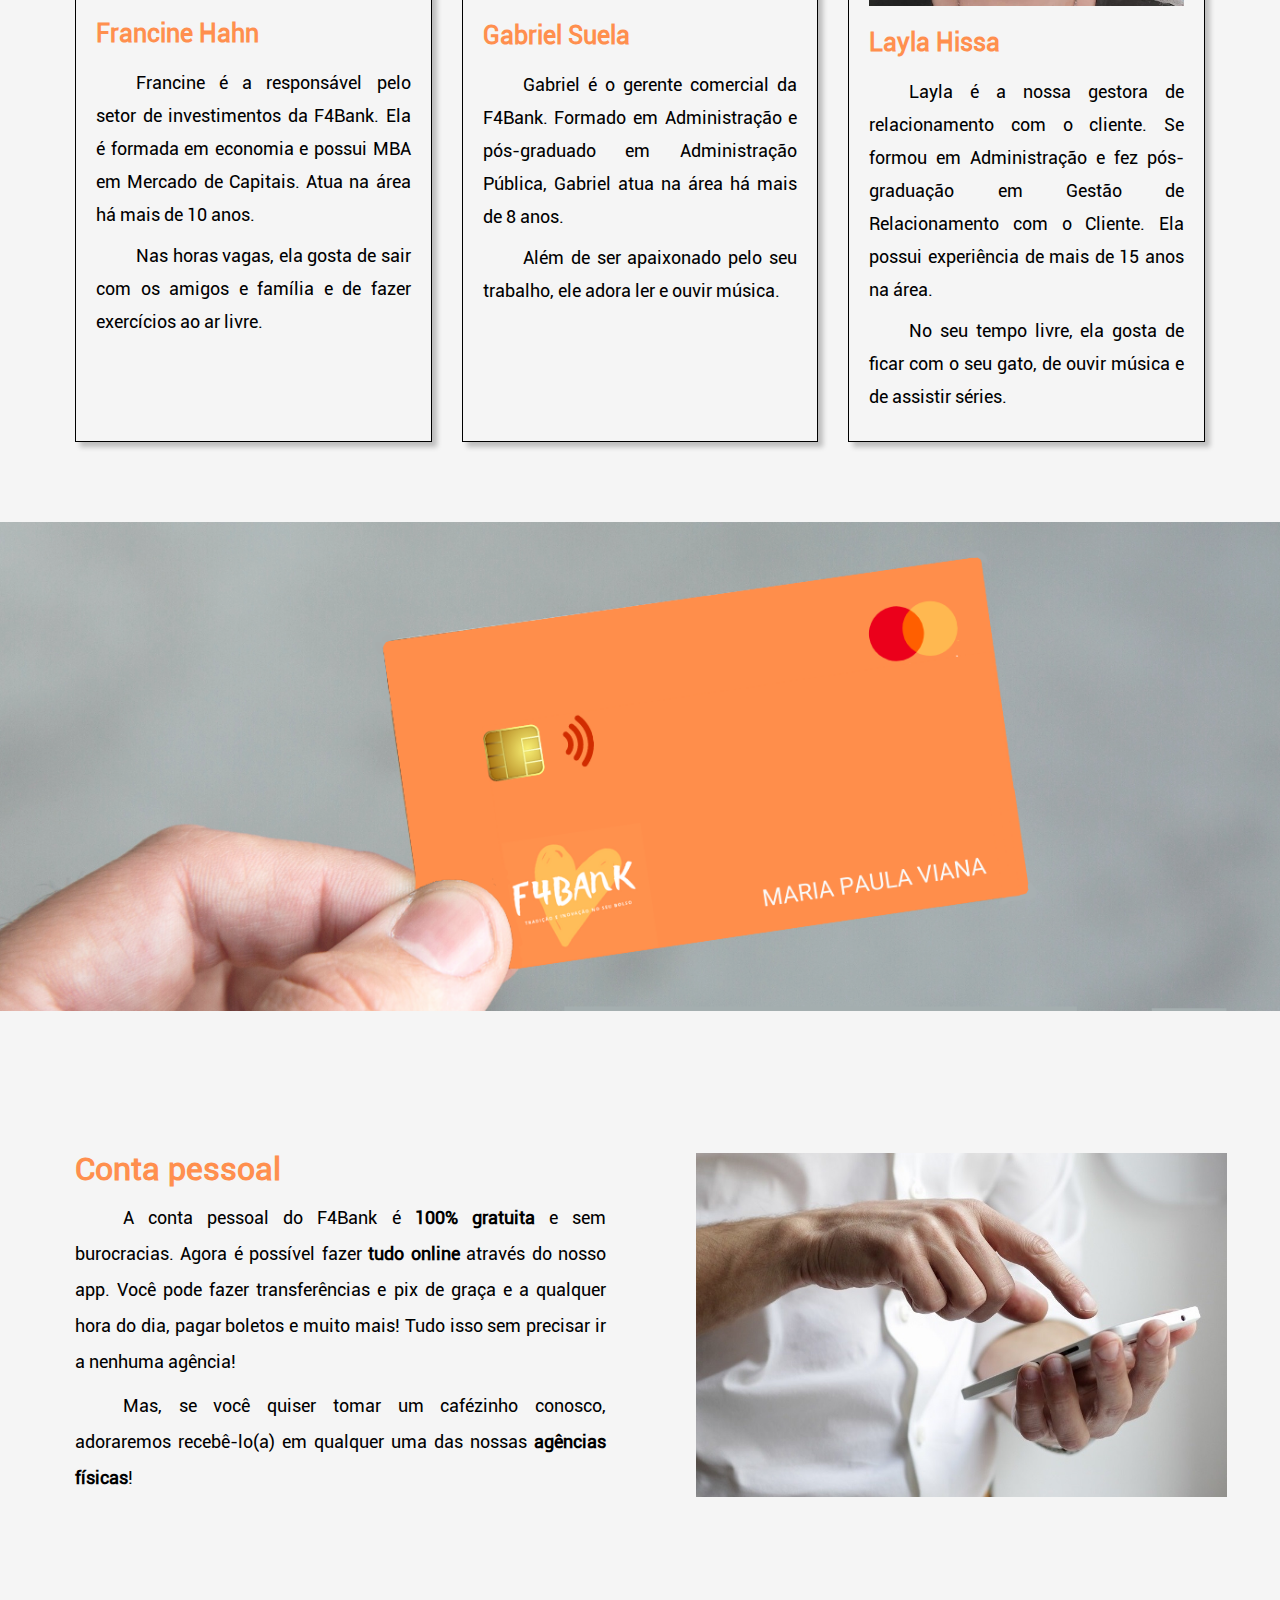
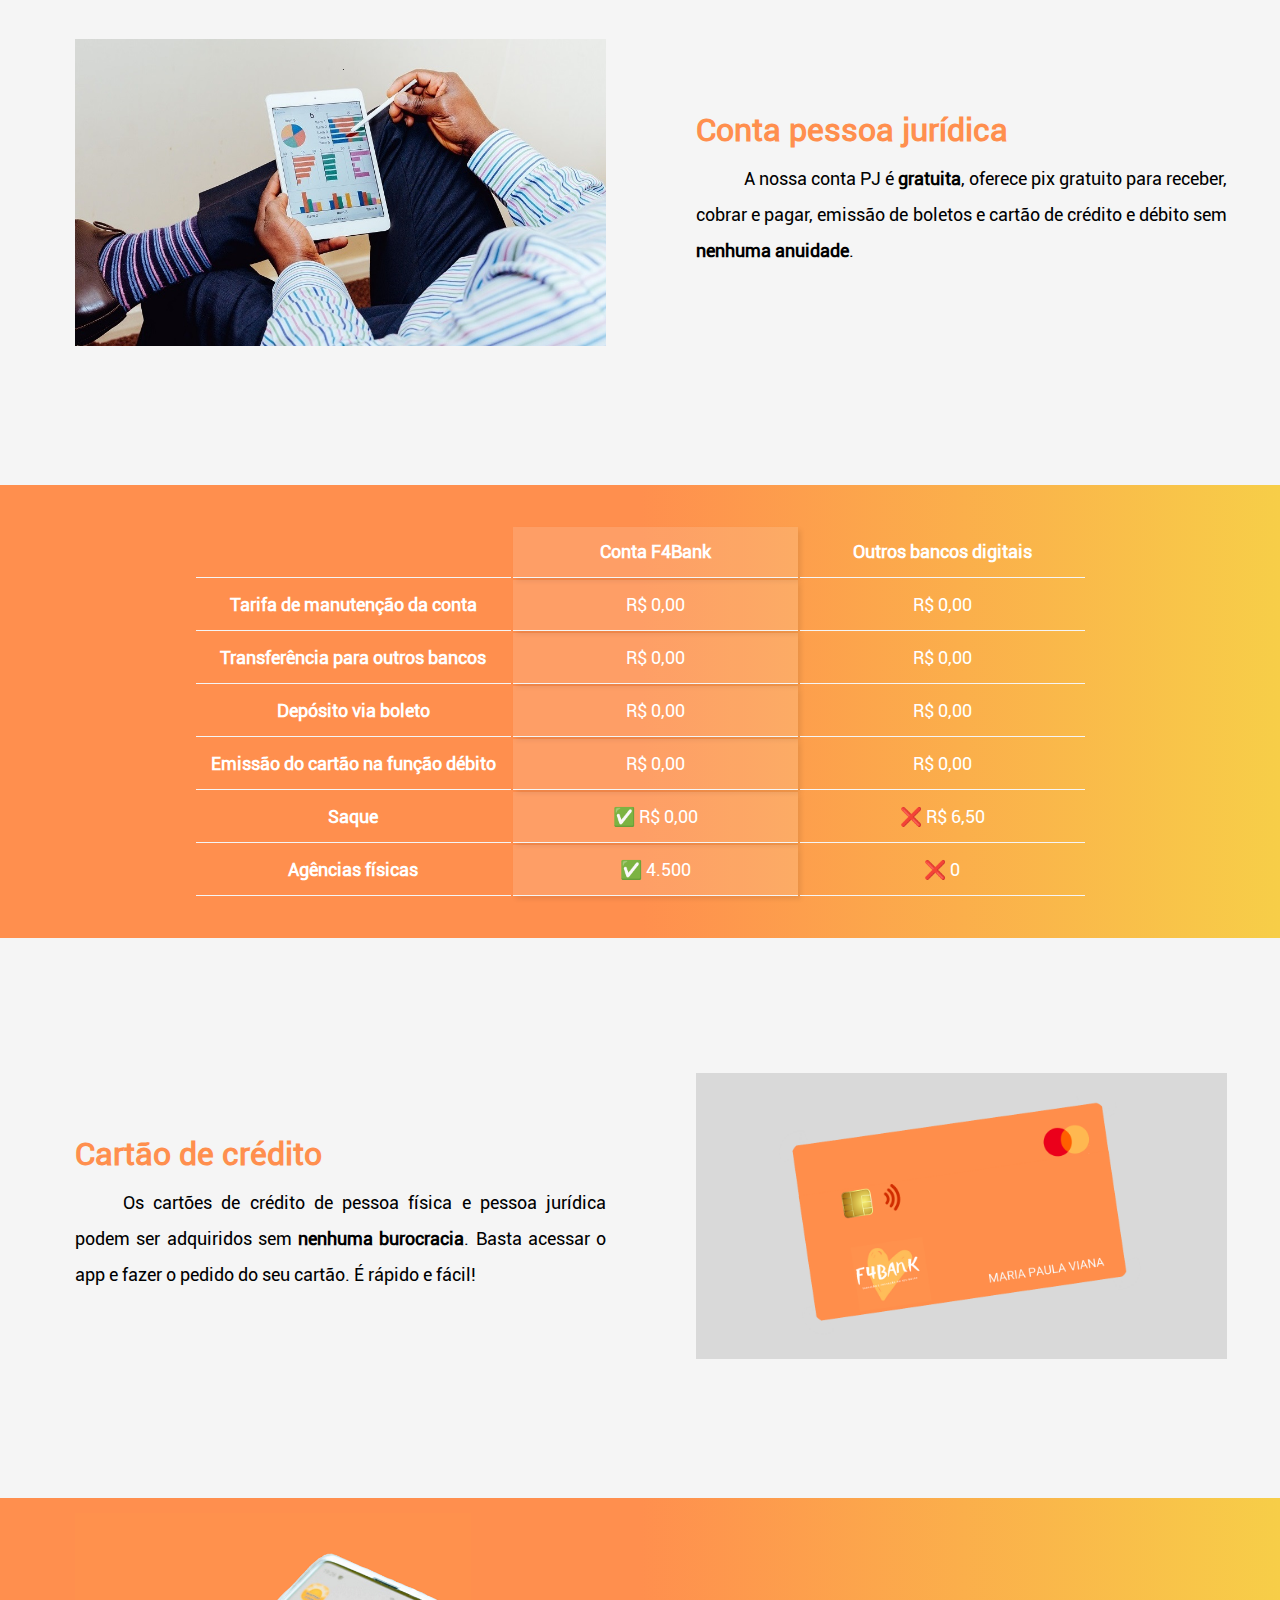
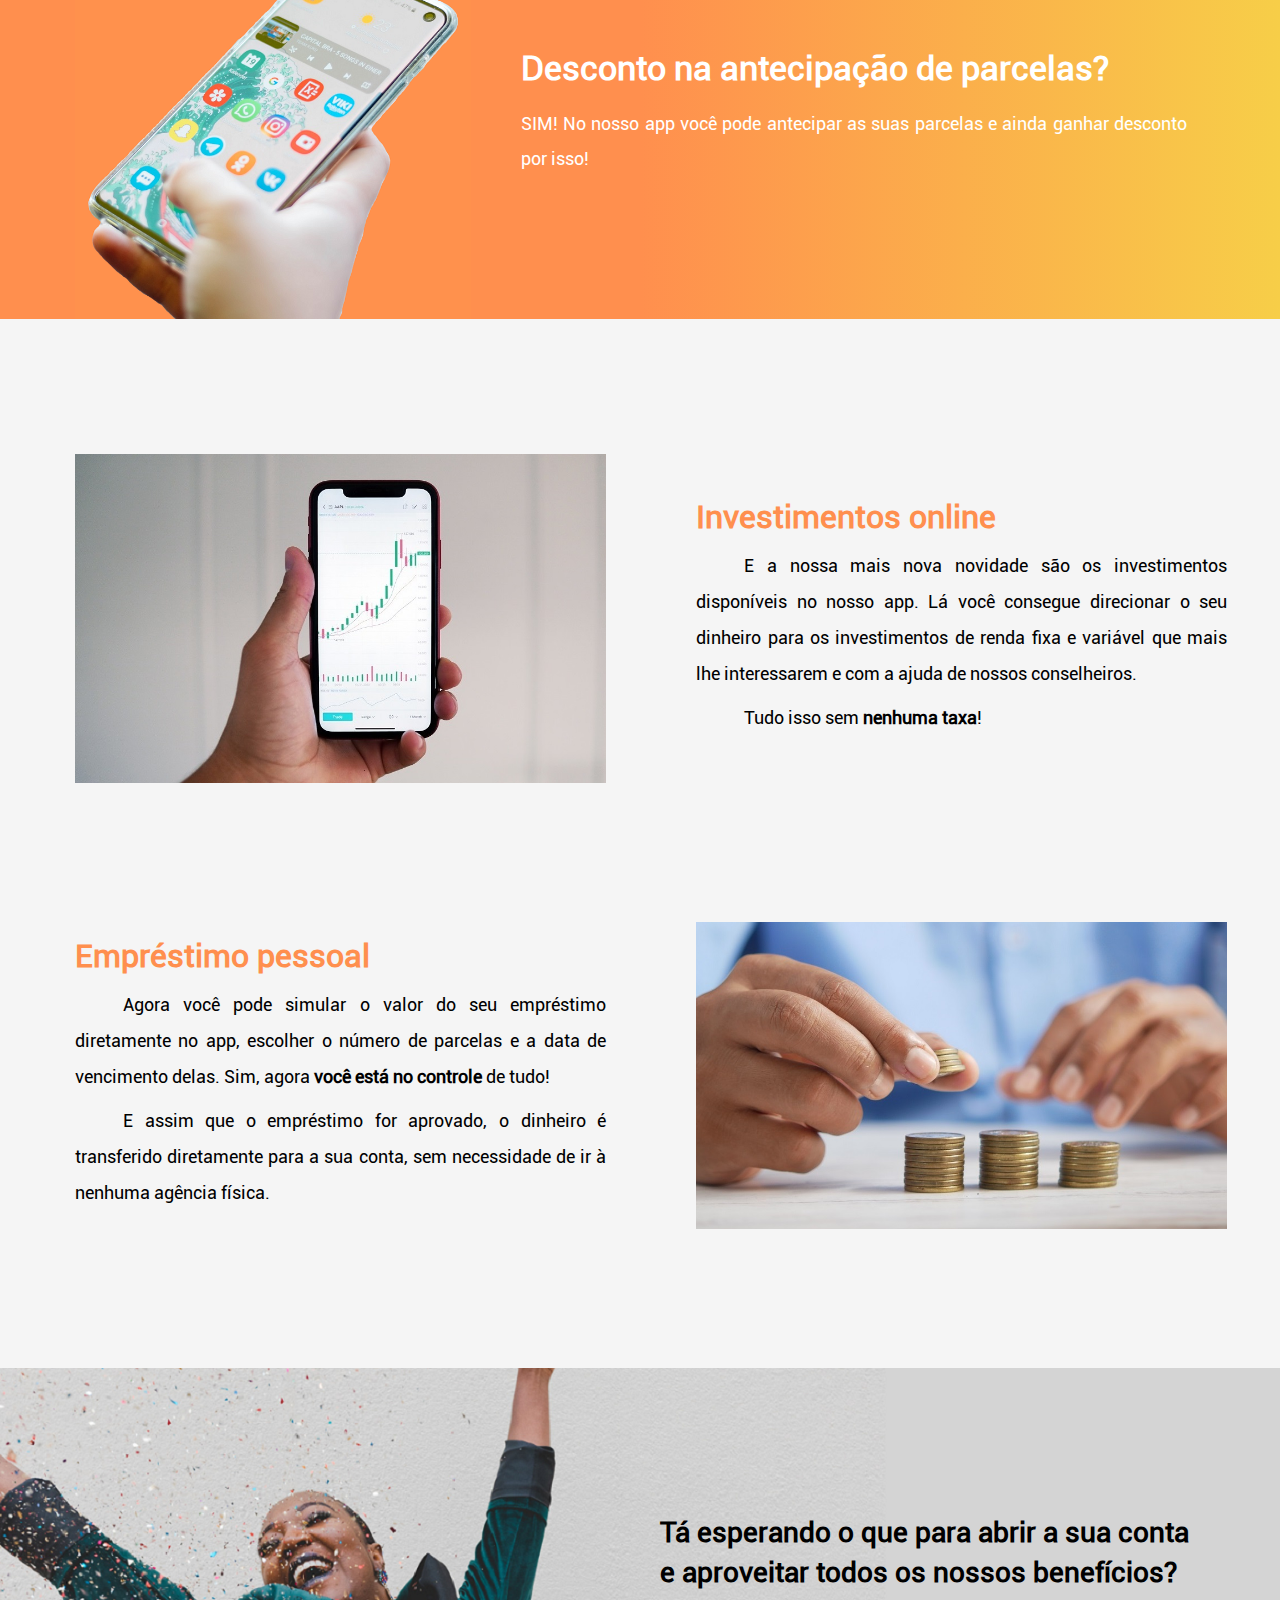
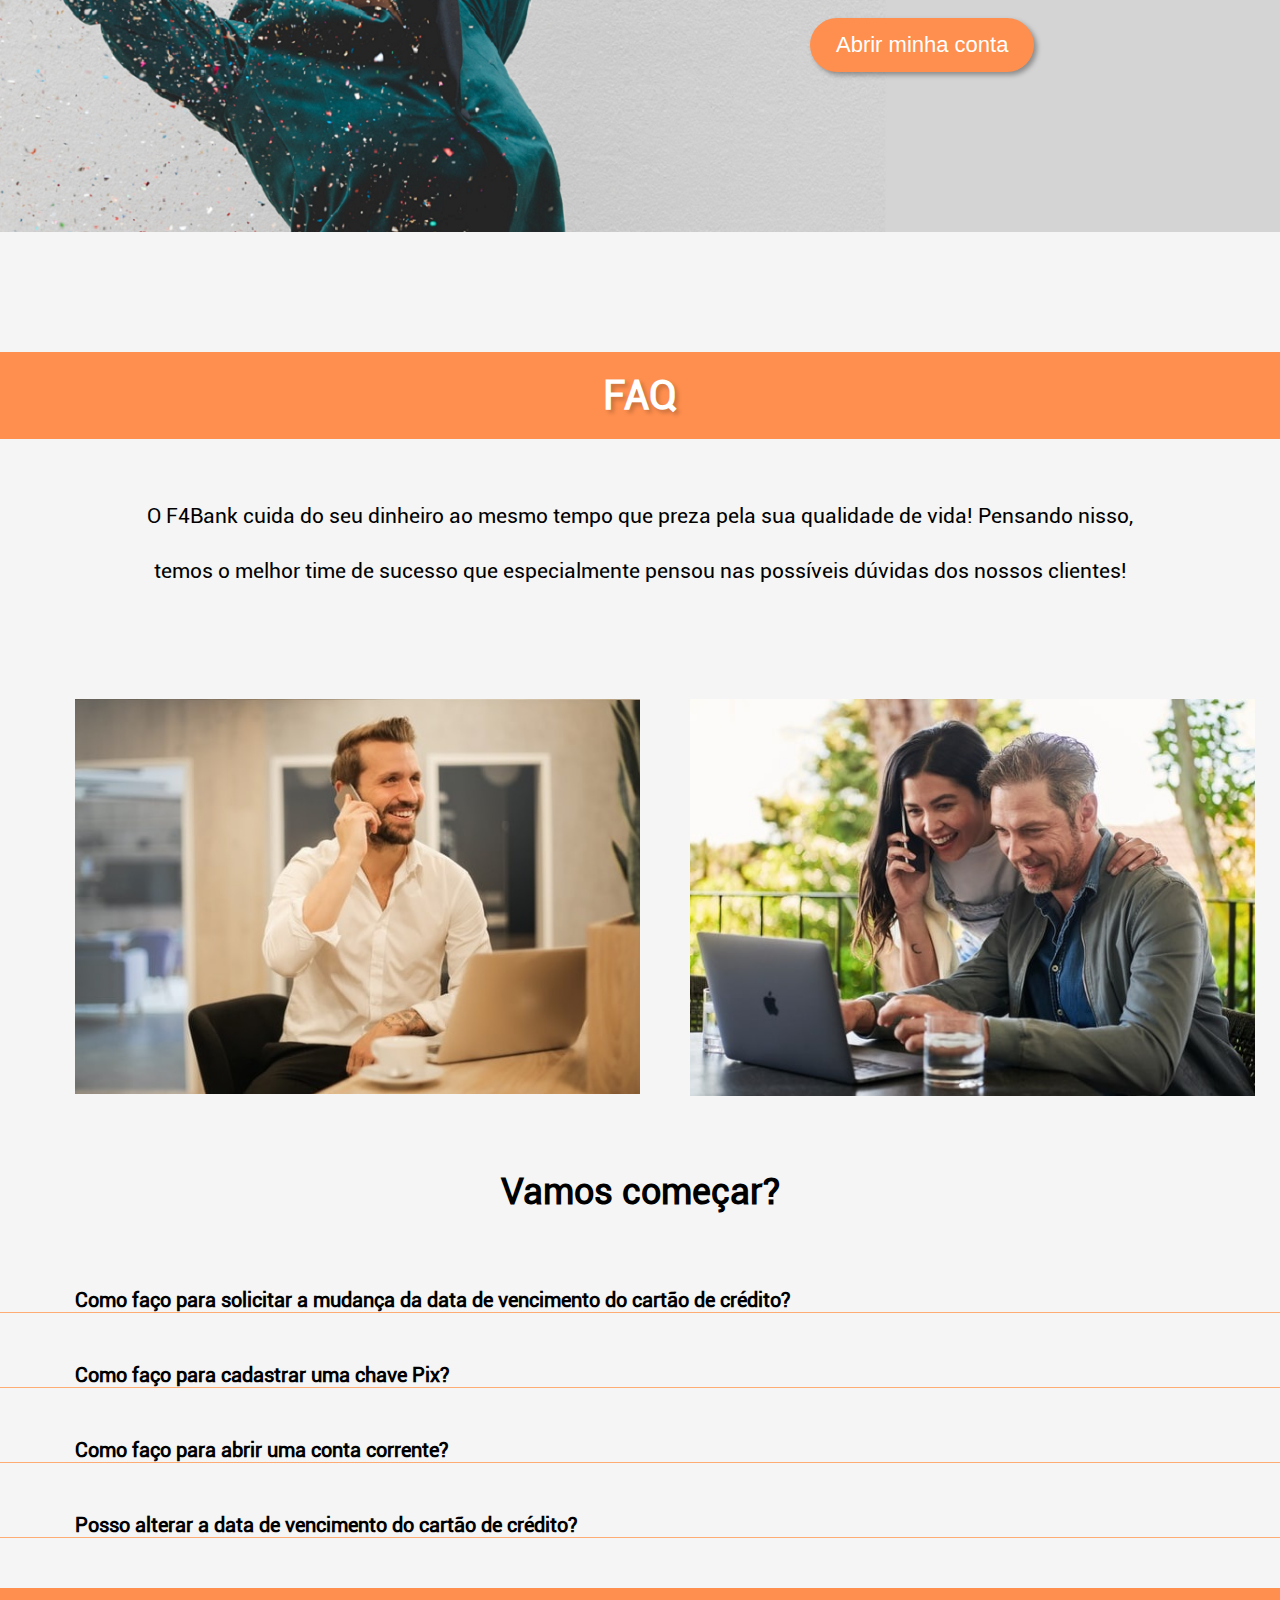
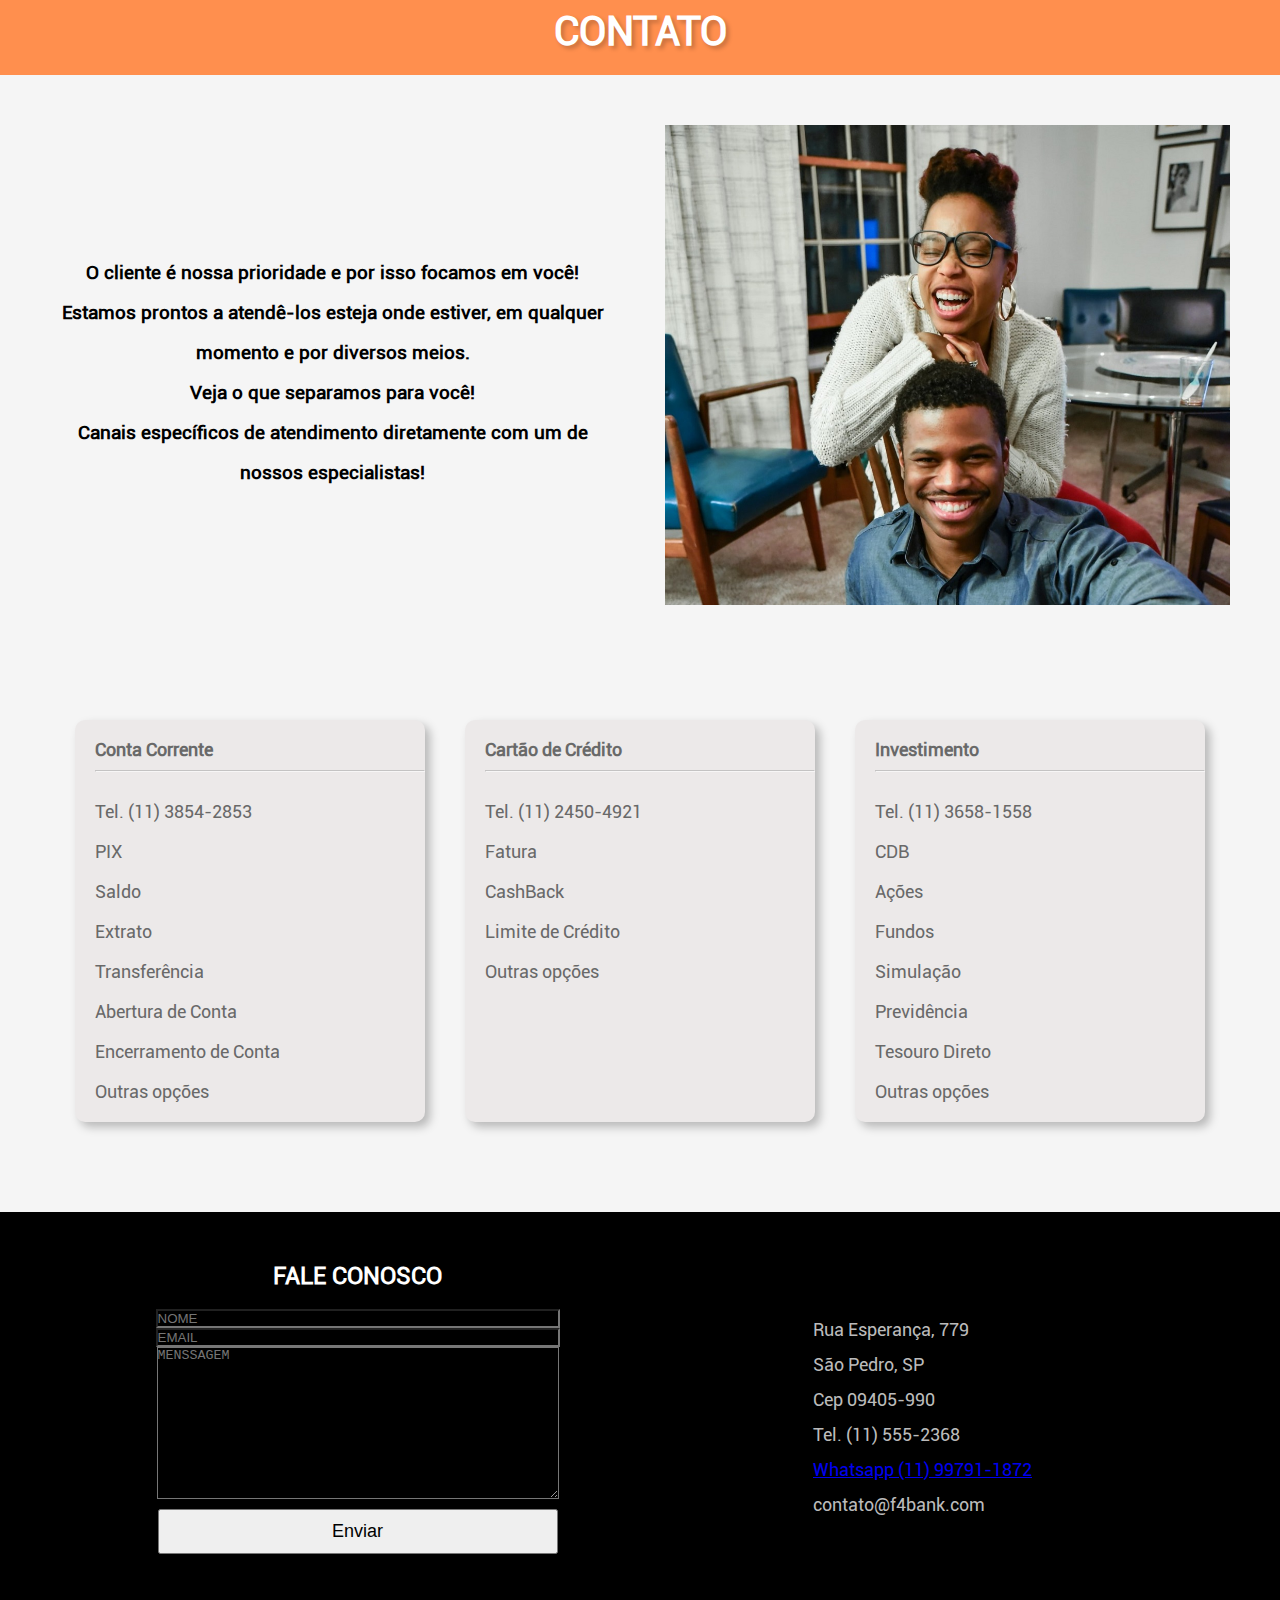
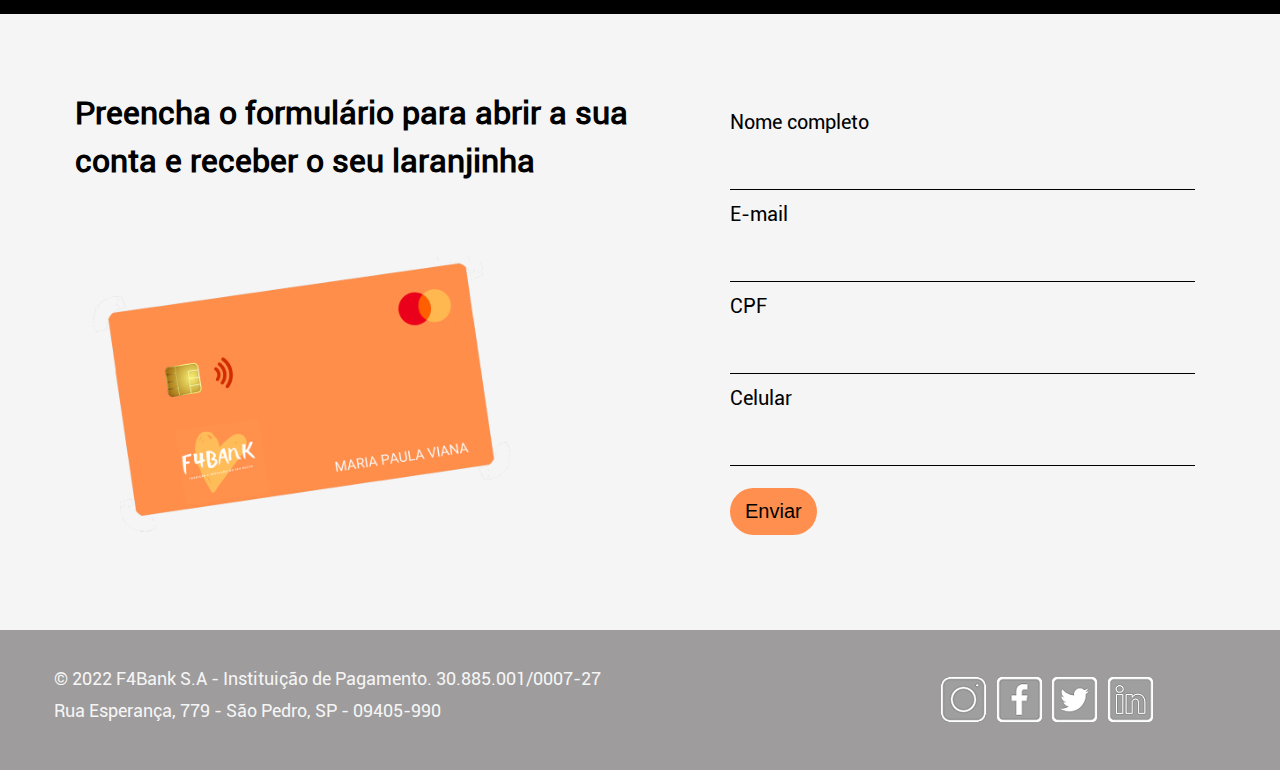
==== commit e9239c55: "Ajustes finais na página" ====
--- a/index.html
+++ b/index.html
@@ -1,5 +1,6 @@
 <!DOCTYPE html>
 <html lang="pt-br">
+
 <head>
     <meta charset="UTF-8">
     <meta http-equiv="X-UA-Compatible" content="IE=edge">
@@ -9,15 +10,18 @@
     <link rel="stylesheet" href="home.css">
     <link rel="stylesheet" href="nosso-time.css">
     <link rel="stylesheet" href="produtos-servicos.css">
+    <link rel="stylesheet" href="style-fac.css">
+    <link rel="stylesheet" href="contato-style.css">
     <link rel="stylesheet" href="abrir-conta.css">
+    <link rel="stylesheet" href="quem-somos.css">
 </head>
 
 <body>
     <header>
         <section class="header-img">
-        <a href="#home">
-            <img class="header-img-width" src="img/logo.png" alt="Logo da F4Bank">
-        </a>
+            <a href="#home">
+                <img class="header-img-width" src="img/logo.png" alt="Logo da F4Bank">
+            </a>
         </section>
         <section class="header-links">
             <a class="header-links-item" href="#quem-somos">Quem somos</a>
@@ -30,96 +34,84 @@
     </header>
 
     <main>
-        <!-- SESSÃO GRABRIEL (HOME) -->
+        <!------------------------- SESSÃO GRABRIEL (HOME) ------------------------------->
         <section id="home">
-                <section class="info">
-                    <h1>F4Bank, o banco feito para você</h1>
-                    <p>A <span>Conta Digital do F4Bank</span> é uma conta corrente com tudo que você precisa. Sem tarifas, sem asteriscos, sem surpresas! Tenha toda segurança de um banco tradicional com anos no mercado na palma de suas mãos.</p>
-                    <a href="#abrir-conta">Abrir sua conta</a>
-                    
-                    
-                </section>
-               <section class="phone">
-                        <img src="./img/celular.png" alt="">
-                </section>
-            </section>
-            <section class="credit-card">
-                <aside class="info-cartao">
-                    <h1>Future4card</h1>
-                    <p>Cansou do roxinho? Peça já o seu future4card e aproveite as infinitas vantagens do poder do futuro em suas
-                        mãos.</p>
-                </aside>
-                <div class="card">
+            <section class="info">
+                <h1>F4Bank, o banco feito para você</h1>
+                <p>A <span>Conta Digital do F4Bank</span> é uma conta corrente com tudo que você precisa. Sem tarifas,
+                    sem asteriscos, sem surpresas! Tenha toda segurança de um banco tradicional com anos no mercado na
+                    palma de suas mãos.</p>
+                <a href="#abrir-conta">Abrir sua conta</a>
+            </section>
+
+            <section class="phone">
+                <img src="./img/celular.png" alt="Imagem de um celular">
+            </section>
+        </section>
+
+        <section class="credit-card">
+            <aside class="info-cartao">
+                <h1>Future4card</h1>
+                <p>Cansou do roxinho? Peça já o seu future4card e aproveite as infinitas vantagens do poder do futuro em suas mãos.</p>
+            </aside>
             
-                    <div class="face front absolute">
-                        <img src="./img/chip.svg" alt="Chip" id="chip" class="absolute">
-                        <img src="./img/signal.svg" alt="Signal" id="signal" class="absolute">
-                        <img src="./img/f4bank-removebg-preview.png" alt="logo" id="logo" class="absolute">
-                        <p id="owner" class="absolute">GABRIEL SUELA</p>
-                    </div>
-                    <div class="face back absolute">
-                        <div id="greybar" class="aboslute">
-                            <div id="card-info" class="absolute">
-                                <p id="card-number">1234 4567 8900 0000</p>
-                                <div class="flex">
-                                    <p class="flex information">
-                                        <span class="label">VALIDADE</span>
-                                        <span>12/29</span>
-                                    </p>
-                                    <p class="flex information">
-                                        <span class="label">CCV</span>
-                                        <span>000</span>
-                                    </p>
-                                </div>
+            <div class="card">
+                <div class="face front absolute">
+                    <img src="./img/chip.svg" alt="Chip" id="chip" class="absolute">
+                    <img src="./img/signal.svg" alt="Signal" id="signal" class="absolute">
+                    <img src="./img/f4bank-removebg-preview.png" alt="logo" id="logo" class="absolute">
+                    <p id="owner" class="absolute">GABRIEL SUELA</p>
+                </div>
+
+                <div class="face back absolute">
+                    <div id="greybar" class="aboslute">
+                        <div id="card-info" class="absolute">
+                            <p id="card-number">1234 4567 8900 0000</p>
+                            <div class="flex">
+                                <p class="flex information">
+                                    <span class="label">VALIDADE</span>
+                                    <span>12/29</span>
+                                </p>
+                                <p class="flex information">
+                                    <span class="label">CCV</span>
+                                    <span>000</span>
+                                </p>
                             </div>
                         </div>
                     </div>
                 </div>
-            </section>
-        
-
-
-
-
-
-
-
-
-
-
-
-
-
-
-
-
-
-
-        <!-- SESSÃO GRABRIEL (QUEM SOMOS) -->
+            </div>
+        </section>
+
+
+        <!----------------------------- SESSÃO GRABRIEL (QUEM SOMOS) ---------------------------------->
         <section id="quem-somos">
-        </section>
-
-
-
-
-
-
-
-
-
-
-
-
-
-
-
-
-
-
-
-        <!------------------------- SESSÃO FRANCINE (NOSSO TIME) ----------------------->
+            <h2>QUEM SOMOS</h2>
+            <section class="container-quem-somos">
+                <p><span>Somos um banco tradicional</span>, é verdade. Mas não somos um banco tradicional como os
+                    outros, nós buscamos colocar você em primeiro lugar porque acreditamos que conectar pessoas e
+                    sonhos, é o melhor jeito de criar um mundo mais próspero. E um mundo mais próspero é uma ferramenta
+                    poderosa de inclusão e de transformação. Nossos esforços são para fazer a <span>diferença para
+                    nossos clientes</span>, ajudando a criar um sistema mais democrático, inclusivo e que valorize a diversidade. Somos apaixonados por gente e pelo que fazemos e trabalhamos incansavelmente, com
+                    coragem de inovar, utilizando como norte a simplicidade, a segurança e a transparência para que
+                    nossos clientes tenham sempre o melhor.</p>
+            </section>
+
+            <section class="clientes">
+                <h3>O que os clientes falam de nós</h3>
+                <section class="avaliacoes">
+                    <img src="./img/cliente-4-removebg-preview.png" alt="Review de cliente">
+                    <img src="./img/cliente-2-removebg-preview.png" alt="Review de cliente">
+                    <img src="./img/cliente-3.png" alt="Review de cliente">
+                </section>
+            </section>
+        </section>
+
+
+
+        <!------------------------------ SESSÃO FRANCINE (NOSSO TIME) ---------------------------->
         <section id="nosso-time">
-            <h1 class="conteudo-nosso-time-titulo">Nosso time</h1>
+            <h2 class="conteudo-nosso-time-titulo">NOSSO TIME</h2>
             <section class="nosso-time-geral">
                 <section class="conteudo-nosso-time">
                     <picture>
@@ -131,26 +123,31 @@
                         <p class="conteudo-nosso-time-paragrafo">Nas horas vagas, ela gosta de sair com os amigos e família e de fazer exercícios ao ar livre.</p>
                     </section>
                 </section>
-        
+
                 <section class="conteudo-nosso-time">
                     <picture>
                         <img class="conteudo-nosso-time-img" src="img/Gabriel.jpg" alt="Foto do Gabriel">
                     </picture>
                     <section>
                         <h2 class="conteudo-nosso-time-subtitulo">Gabriel Suela</h2>
-                        <p class="conteudo-nosso-time-paragrafo">Gabriel é o gerente comercial da F4Bank. Formado em Administração e pós-graduado em Administração Pública, Gabriel atua na área há mais de 8 anos.</p>
+                        <p class="conteudo-nosso-time-paragrafo">Gabriel é o gerente comercial da F4Bank. Formado em
+                        Administração e pós-graduado em Administração Pública, Gabriel atua na área há mais de 8
+                        anos.</p>
                         <p class="conteudo-nosso-time-paragrafo">Além de ser apaixonado pelo seu trabalho, ele adora ler e ouvir música.</p>
                     </section>
                 </section>
-        
+
                 <section class="conteudo-nosso-time">
                     <picture>
                         <img class="conteudo-nosso-time-img" src="img/Layla.jpg" alt="Foto da Layla">
                     </picture>
                     <section>
                         <h2 class="conteudo-nosso-time-subtitulo">Layla Hissa</h2>
-                        <p class="conteudo-nosso-time-paragrafo">Layla é a nossa gestora de relacionamento com o cliente. Se formou em Administração e fez pós-graduação em Gestão de Relacionamento com o Cliente. Ela possui experiência de mais de 15 anos na área.</p>
-                        <p class="conteudo-nosso-time-paragrafo">No seu tempo livre, ela gosta de ficar com o seu gato, de ouvir música e de assistir séries.</p>
+                        <p class="conteudo-nosso-time-paragrafo">Layla é a nossa gestora de relacionamento com o
+                        cliente. Se formou em Administração e fez pós-graduação em Gestão de Relacionamento com o
+                        Cliente. Ela possui experiência de mais de 15 anos na área.</p>
+                        <p class="conteudo-nosso-time-paragrafo">No seu tempo livre, ela gosta de ficar com o seu gato,
+                        de ouvir música e de assistir séries.</p>
                     </section>
                 </section>
             </section>
@@ -159,7 +156,7 @@
 
 
 
-        <!----------------------- SESSÃO FRANCINE (PRODUTOS E SERVIÇOS) ----------------------->
+        <!------------------------- SESSÃO FRANCINE (PRODUTOS E SERVIÇOS) --------------------------->
         <section id="produtos-servicos">
             <picture>
                 <img class="conteudo-principal-img" src="img/cartao.png" alt="Cartão do banco F4bank">
@@ -168,24 +165,30 @@
             <section class="conteudo-principal">
                 <section>
                     <h2 class="conteudo-principal-subtitulo">Conta pessoal</h2>
-                    <p class="conteudo-principal-paragrafo">A conta pessoal do F4Bank é <strong>100% gratuita</strong> e sem burocracias. Agora é possível fazer <strong>tudo online</strong> através do nosso app. Você pode fazer transferências e pix de graça e a qualquer hora do dia, pagar boletos e muito mais! Tudo isso sem precisar ir a nenhuma agência!</p>
-                    <p class="conteudo-principal-paragrafo">Mas, se você quiser tomar um cafézinho conosco, adoraremos recebê-lo(a) em qualquer uma das nossas <strong>agências físicas</strong>!</p>
-                </section>
+                    <p class="conteudo-principal-paragrafo">A conta pessoal do F4Bank é <strong>100% gratuita</strong> e sem burocracias. Agora é possível fazer <strong>tudo online</strong> através do nosso app. Você
+                    pode fazer transferências e pix de graça e a qualquer hora do dia, pagar boletos e muito mais! Tudo isso sem precisar ir a nenhuma agência!</p>
+                    <p class="conteudo-principal-paragrafo">Mas, se você quiser tomar um cafézinho conosco, adoraremos
+                    recebê-lo(a) em qualquer uma das nossas <strong>agências físicas</strong>!</p>
+                </section>
+
                 <picture class="imagens-excluidas-mobile">
                     <img class="conteudo-principal-img" src="img/conta-pessoal.jpg" alt="Conta pessoal do F4Bank">
                 </picture>
             </section>
-            
+
             <section class="conteudo-principal">
                 <picture>
                     <img class="conteudo-principal-img img-margem-inferior" src="img/conta-pj.jpg" alt="Conta de pessoa jurídica do F4Bank">
                 </picture>
+
                 <section>
                     <h2 class="conteudo-principal-subtitulo">Conta pessoa jurídica</h2>
-                    <p class="conteudo-principal-paragrafo">A nossa conta PJ é <strong>gratuita</strong>, oferece pix gratuito para receber, cobrar e pagar, emissão de boletos e cartão de crédito e débito sem <strong>nenhuma anuidade</strong>.</p>
-                </section>
-            </section>
-            
+                    <p class="conteudo-principal-paragrafo">A nossa conta PJ é <strong>gratuita</strong>, oferece pix
+                    gratuito para receber, cobrar e pagar, emissão de boletos e cartão de crédito e débito sem
+                    <strong>nenhuma anuidade</strong>.</p>
+                </section>
+            </section>
+
             <section class="section-tabela-geral">
                 <table class="conteudo-principal-tabela">
                     <tr>
@@ -225,49 +228,60 @@
                     </tr>
                 </table>
             </section>
-    
+
             <section class="conteudo-principal">
                 <section>
                     <h2 class="conteudo-principal-subtitulo">Cartão de crédito</h2>
-                    <p class="conteudo-principal-paragrafo">Os cartões de crédito de pessoa física e pessoa jurídica podem ser adquiridos sem <strong>nenhuma burocracia</strong>. Basta acessar o app e fazer o pedido do seu cartão. É rápido e fácil!</p>
+                    <p class="conteudo-principal-paragrafo">Os cartões de crédito de pessoa física e pessoa jurídica
+                        podem ser adquiridos sem <strong>nenhuma burocracia</strong>. Basta acessar o app e fazer o
+                        pedido do seu cartão. É rápido e fácil!</p>
                 </section>
                 <picture>
-                    <img class="conteudo-principal-img margem-superior" src="img/cartao-credito.png" alt="Cartão de crédito do banco F4Bank">
-                </picture>
-            </section>
-            
+                    <img class="conteudo-principal-img margem-superior" src="img/cartao-credito.png"
+                        alt="Cartão de crédito do banco F4Bank">
+                </picture>
+            </section>
+
             <section class="conteudo-principal-antecipacao-parcelas">
                 <picture class="img-antecipacao-parcelas">
                     <img class="conteudo-principal-img" src="img/app.png" alt="Foto do app do banco F4Bank">
                 </picture>
                 <section class="texto-antecipacao-parcelas">
                     <h2 class="subtitulo-antecipacao-parcelas">Desconto na antecipação de parcelas?</h2>
-                    <p class="paragrafo-antecipacao-parcelas">SIM! No nosso app você pode antecipar as suas parcelas e ainda ganhar desconto por isso!</p>
-                </section>
-            </section>
-    
+                    <p class="paragrafo-antecipacao-parcelas">SIM! No nosso app você pode antecipar as suas parcelas e
+                        ainda ganhar desconto por isso!</p>
+                </section>
+            </section>
+
             <section class="conteudo-principal">
                 <picture class="imagens-excluidas-mobile">
-                    <img class="conteudo-principal-img" src="img/investimentos.jpg" alt="Investimentos do aplicativa do banco F4Bank" width="100%">
+                    <img class="conteudo-principal-img" src="img/investimentos.jpg"
+                        alt="Investimentos do aplicativa do banco F4Bank" width="100%">
                 </picture>
                 <section>
                     <h2 class="conteudo-principal-subtitulo">Investimentos online</h2>
-                    <p class="conteudo-principal-paragrafo">E a nossa mais nova novidade são os investimentos disponíveis no nosso app. Lá você consegue direcionar o seu dinheiro para os investimentos de renda fixa e variável que mais lhe interessarem e com a ajuda de nossos conselheiros.</p>
+                    <p class="conteudo-principal-paragrafo">E a nossa mais nova novidade são os investimentos
+                        disponíveis no nosso app. Lá você consegue direcionar o seu dinheiro para os investimentos de
+                        renda fixa e variável que mais lhe interessarem e com a ajuda de nossos conselheiros.</p>
                     <p class="conteudo-principal-paragrafo">Tudo isso sem <strong>nenhuma taxa</strong>!</p>
                 </section>
             </section>
-    
+
             <section class="conteudo-principal">
                 <section>
                     <h2 class="conteudo-principal-subtitulo">Empréstimo pessoal</h2>
-                    <p class="conteudo-principal-paragrafo">Agora você pode simular o valor do seu empréstimo diretamente no app, escolher o número de parcelas e a data de vencimento delas. Sim, agora <strong>você está no controle</strong> de tudo!</p>
-                    <p class="conteudo-principal-paragrafo">E assim que o empréstimo for aprovado, o dinheiro é transferido diretamente para a sua conta, sem necessidade de ir à nenhuma agência física.</p>
+                    <p class="conteudo-principal-paragrafo">Agora você pode simular o valor do seu empréstimo
+                        diretamente no app, escolher o número de parcelas e a data de vencimento delas. Sim, agora
+                        <strong>você está no controle</strong> de tudo!</p>
+                    <p class="conteudo-principal-paragrafo">E assim que o empréstimo for aprovado, o dinheiro é
+                        transferido diretamente para a sua conta, sem necessidade de ir à nenhuma agência física.</p>
                 </section>
                 <picture class="imagens-excluidas-mobile">
-                    <img class="conteudo-principal-img" src="img/emprestimo.jpg" alt="Empréstimo pessoal no banco F4Bank">
-                </picture>
-            </section>
-    
+                    <img class="conteudo-principal-img" src="img/emprestimo.jpg"
+                        alt="Empréstimo pessoal no banco F4Bank">
+                </picture>
+            </section>
+
             <section class="ultima-section">
                 <h3 class="ultima-section-subtitulo">
                     Tá esperando o que para abrir a sua conta e aproveitar todos os nossos benefícios?
@@ -278,20 +292,137 @@
             </section>
         </section>
 
-        <!-- SESSÃO LAYLA (FAQ) -->
+        
+        
+        <!----------------------------------- SESSÃO LAYLA (FAQ) ------------------------------->
         <section id="faq">
-        </section>
-
-        <!-- SESSÃO LAYLA (CONTATO) -->
+            <h2 class="h2-faq">FAQ</h2>
+            <p class="texto-introduçao-faq">O F4Bank cuida do seu dinheiro ao mesmo tempo que preza pela sua qualidade de vida! Pensando nisso, temos o melhor time de sucesso que especialmente pensou nas possíveis dúvidas dos nossos clientes!</p> 
+    
+            <section class="introduçao-faq">
+                <img src="img/homem-celular.jpg" alt="Foto de um homem branco trabalhando falando ao celular" width="100%"> 
+                <img src="img/casal-computador.jpg" alt="Foto de um casal homem e mulher olhando no notebook felizes" width="100%"> 
+            </section>
+
+            <h2 class="titulo-perguntas-faq">Vamos começar?</h2>
+
+            <section class='perguntas'>
+                <input type='checkbox' id='pergunta-2' name="pergunta-2">
+                <label for='pergunta-2'>Como faço para solicitar a mudança da data de vencimento do cartão de crédito?</label>
+                <p class='resposta'>Oferecemos sempre as melhores opções para facilitar o seu dia! Basta ligar para nossa central de atendimento e você será atendido sem espera!</p>
+            </section>
+
+            <section class='perguntas'>
+                <input type='checkbox' id='pergunta-3' name="pergunta-3">
+                <label for='pergunta-3'>Como faço para cadastrar uma chave Pix?</label>
+                <p class='resposta'>Acesse o menu do nosso App, selecione PIX e cadastrar chave PIX.</p>
+            </section>
+
+            <section class='perguntas'>
+                <input type='checkbox' id='pergunta-5' name="pergunta-5">
+                <label for='pergunta-5'>Como faço para abrir uma conta corrente?</label>
+                <p class='resposta'>É simples abrir uma conta conosco, você poderá se dirigir a uma de nossa agências portando documento de identificação e comprovante de residência. Caso prefira, <br><br> você poderá realizar a abertura da conta diretamente pelo celular, é só acessar o nosso site e seguir os procedimentos de envio de documentos.</p>
+            </section>
+
+            <section class='perguntas'>
+                <input type='checkbox' id='pergunta-4' name="pergunta-4">
+                <label for='pergunta-4'>Posso alterar a data de vencimento do cartão de crédito?</label>
+                <p class='resposta'>Claro! Entre em contato com a gente por um de nossos canais de atendimento e solicite a alteração da data.</p>
+            </section>
+        </section>
+
+            
+            
+        <!------------------------------------- SESSÃO LAYLA (CONTATO) --------------------------------------->
         <section id="contato">
-        </section>
-
-        
+            <h2 class = "titulo-sessao-contato">CONTATO</h2>
+            <section class = "introduçao-contato">
+                <section>
+                    <h3>O cliente é nossa prioridade e por isso focamos em você!</h3>
+                    <h3>Estamos prontos a atendê-los esteja onde estiver, em qualquer momento e por diversos meios.</h3>
+                    <h3>Veja o que separamos para você!</h3>
+                    <h3>Canais específicos de atendimento diretamente com um de nossos especialistas!</h3>
+                </section>
+
+                <section>
+                    <img class="contato-img" src="img/pessoas-negras.jpg" alt="fotografia de um casal negro, homem e mulher, felizes em sua casa">
+                </section>
+            </section>
+
+            <section class="categoria-contato">
+                <section class="cartao"> 
+                    <ul class="conteudo_cartao"> 
+                        <li><strong>Conta Corrente</strong></li>
+                        <hr>
+                        <li>Tel. (11) 3854-2853</li>
+                        <li>PIX</li> 
+                        <li>Saldo</li> 
+                        <li>Extrato</li> 
+                        <li>Transferência</li> 
+                        <li>Abertura de Conta</li> 
+                        <li>Encerramento de Conta</li> 
+                        <li>Outras opções</li> 
+                    </ul>
+                </section>
+
+                <section class="cartao"> 
+                    <ul class="conteudo_cartao"> 
+                        <li><strong>Cartão de Crédito</strong></li>
+                        <hr>
+                        <li>Tel. (11) 2450-4921</li>
+                        <li>Fatura</li> 
+                        <li>CashBack</li>
+                        <li>Limite de Crédito</li>
+                        <li>Outras opções</li> 
+                    </ul>
+                </section>
+
+                <section class="cartao"> 
+                    <ul class="conteudo_cartao"> 
+                        <li><strong>Investimento</strong></li>
+                        <hr>
+                        <li>Tel. (11) 3658-1558 </li>
+                        <li>CDB</li>
+                        <li>Ações</li>
+                        <li>Fundos</li>
+                        <li>Simulação</li>
+                        <li>Previdência</li>
+                        <li>Tesouro Direto</li>
+                        <li>Outras opções</li>
+                    </ul>
+                </section>
+            </section>
+    
+            <section class="fale-conosco">
+                <section>
+                    <h2 class="seçao-header">FALE CONOSCO</h2><br>
+                    <section>
+                        <input type="text" class="campos-formulario" id="nome" placeholder="NOME" name="name">
+                        <input type="email" class="campos-formulario" id="email" placeholder="EMAIL" name="email">
+                        <textarea class="campos-formulario" rows="10" placeholder="MENSSAGEM" name="mensagem"></textarea>
+                        <button class="botao" type="submit" value="Enviar">Enviar</button>
+                    </section>
+                </section>
+
+                <section class="endereço">
+                    <p>Rua Esperança, 779</p>
+                    <p>São Pedro, SP</p>
+                    <p>Cep 09405-990</p>
+                    <p>Tel. (11) 555-2368</p>
+                    <a href="https://api.whatsapp.com/send?phone=5511997911872&text=">Whatsapp (11) 99791-1872</a>          
+                    <p>contato@f4bank.com</p>
+                </section>
+            </section>
+        </section>
+
+
         <!------------------------- SESSÃO FRANCINE (ABRIR CONTA) ------------------------>
         <section id="abrir-conta">
             <section>
-                <h3 class="conteudo-cadastro-subtitulo">Preencha o formulário para abrir a sua conta e receber o seu laranjinha</h3>
-                <img class="conteudo-cadastro-imagem" src="img/cartao-credito-cadastro.png" alt="Cartão de crédito do banco F4Bank">
+                <h3 class="conteudo-cadastro-subtitulo">Preencha o formulário para abrir a sua conta e receber o seu
+                    laranjinha</h3>
+                <img class="conteudo-cadastro-imagem" src="img/cartao-credito-cadastro.png"
+                    alt="Cartão de crédito do banco F4Bank">
             </section>
             <section class="conteudo-cadastro-section-formulario">
                 <form class="conteudo-cadastro-formulario" action="#">
@@ -322,4 +453,3 @@
         </section>
     </footer>
 </body>
-</html>--- a/main.css
+++ b/main.css
@@ -21,6 +21,7 @@
 body {
     background-color: #F5F5F5;
     font-family: 'roboto', 'Arial';
+    overflow-x: hidden;
 }
 
 
@@ -41,7 +42,7 @@
     /* Posicionando o logo do header */
     .header-img {
         margin-left: 30px;
-        width: 15%;
+        width: 13%;
     }
 
     .header-img-width {
--- a/home.css
+++ b/home.css
@@ -1,6 +1,3 @@
-@import url('https://fonts.googleapis.com/css2?family=Roboto:wght@400;500;700;900&display=swap');
-
-
 /* VARIAVEIS */
 :root {
     --white: #ffffff;
@@ -32,22 +29,20 @@
     padding-right: 50px;
     width: 300px;
 }
+
 #home {
     display: flex;
-    margin-top: 4%;
-}
-
+    margin-top: 70px;
+}
 
 .info {
     display: flex;
     flex-direction: column;
-    padding-left: 200px;
-    margin-top: 10%;
+    margin: 0 75px;
 }
 
 .phone img {
     width: 600px;
-    padding-right: 250px;
 }
 
 .info h1 {
@@ -55,15 +50,14 @@
     font-size: 3rem;
     color: var(--gray);
     padding-bottom: 50px;
-
 }
 
 .info p {
     font-weight: 400;
     padding-bottom: 50px;
-    max-width: 70%;
     color: var(--light-gray);
-    font-size: 1.2rem;
+    font-size: 20px;
+    line-height: 30px;
     text-align: justify;
 }
 
@@ -129,13 +123,6 @@
     padding-bottom: 200px;
 }
 
-.credit-card::before {
-    content: '';
-    position: absolute;
-    width: 600px;
-    height: 400px;
-}
-
 .card {
     margin-top: 150px;
     position: relative;
@@ -298,29 +285,26 @@
 
 
 /*  RESPONSIVIDADE INFO */
-@media screen and (min-width: 1200px) and (max-width: 1400px) {
-
+@media screen and (min-width: 1201px) and (max-width: 1400px) {
     .info {
-        padding-left: 100px;
-    }
-
+        justify-content: center;
+    }
+    
     .info h1 {
-        font-size: 2.5rem;
+        font-size: 40px;
     }
 
     .info a {
-        width: 120px;
-        height: 15px;
-        font-size: 15px;
+        padding: 20px;
+        font-size: 19px;
     }
 
     .info p {
-        font-size: 1.2rem;
+        font-size: 20px;
     }
 
     .phone img {
-        padding-right: 50px;
-        width: 450px;
+        width: 90%;
     }
 
 /* RESPONSIVIDADE CARTÃO */
@@ -372,6 +356,7 @@
     }
 
     .credit-card {
+        display: flex;
         flex-direction: column;
         align-items: center;
         justify-content: center;
@@ -385,7 +370,7 @@
     }
 
     .info{
-        padding-left: 90px;
+        margin: 0 60px;
     }
 
     .info h1 {
@@ -412,6 +397,7 @@
     }
 
     .credit-card {
+        display: flex;
         flex-direction: column;
         align-items: center;
         justify-content: center;
@@ -425,14 +411,12 @@
 
 @media screen and (min-width: 320px) and (max-width: 480px){
     .info {
-        padding-left: 90px;
+        margin: 20px 30px 0 30px;
     }
     
     .info h1 {
-        font-size: 1.5rem;
-        margin-right: 50px;
+        font-size: 26px;
         padding-bottom: 30px;
-
     }
 
     .phone img {
@@ -440,25 +424,28 @@
     }
 
     .info p {
-        font-size: 17px;
-
+        font-size: 15px;
     }
 
     .info a {
         margin-left: 50px;
-        width: 100px;
-        height: 15px;
-        font-size: 13px;
+        padding: 15px 10px;
+        font-size: 15px;
+    }
+
+    .info-cartao p, .info-cartao h1 {
+        font-size: 20px;
     }
 
     .credit-card {
+        display: flex;
         flex-direction: column;
         align-items: center;
         justify-content: center;
     }
 
     .card {
-        width: 350px;
-    }
-}
-
+        display: none;
+    }
+
+}--- a/nosso-time.css
+++ b/nosso-time.css
@@ -3,17 +3,13 @@
 /* ---------------------- FRANCINE - SESSÃO NOSSO TIME ----------------------- */
 
 /* --------------- STYLE PARA TELAS DE NO MÍNIMO 1201PX --------------- */
-@media screen and (min-device-width: 1201px) {
-    /* Configurando a margem da página */
-    #nosso-time {
-        margin: 70px 75px;
-    }
-    
+@media screen and (min-device-width: 1201px) {    
     /* Separando a página em 3 colunas */
     .nosso-time-geral {
         display: grid;
         grid-template-columns: 1fr 1fr 1fr;
         column-gap: 30px;
+        margin: 0 75px;
     }
 
     /* Configurando os cards */
@@ -27,7 +23,7 @@
     .conteudo-nosso-time-titulo {
         font-size: 40px;
         color: white;
-        text-align: left;
+        text-align: center;
         padding: 20px;
         margin: 60px 0;
         text-shadow: 3px 3px 4px rgba(0, 0, 0, 0.219);
@@ -61,16 +57,12 @@
 
 /* --------------- STYLE PARA TELAS ENTRE 801PX E 1200PX --------------- */
 @media screen and (min-device-width: 801px) and (max-device-width: 1200px) {
-    /* Configurando a margem da página */
-    #nosso-time {
-        margin: 60px 45px;
-    }
-    
     /* Separando a página em 3 colunas */
     .nosso-time-geral {
         display: grid;
         grid-template-columns: 1fr 1fr 1fr;
         column-gap: 20px;
+        margin: 0 60px;
     }
 
     /* Configurando os cards */
@@ -84,7 +76,7 @@
     .conteudo-nosso-time-titulo {
         font-size: 35px;
         color: white;
-        text-align: left;
+        text-align: center;
         margin: 50px 0;
         padding: 18px;
         text-shadow: 3px 3px 4px rgba(0, 0, 0, 0.219);
@@ -118,11 +110,6 @@
 
 /* --------------- STYLE PARA TELAS ENTRE 481PX E 800PX --------------- */
 @media screen and (min-device-width: 481px) and (max-device-width: 800px) {
-    /* Configurando a margem da página */
-    #nosso-time {
-        margin: 60px 90px;
-    }
-
     /* Configurando os cards */
     .conteudo-nosso-time {
         border: 1px solid black;
@@ -135,7 +122,7 @@
     .conteudo-nosso-time-titulo {
         font-size: 35px;
         color: white;
-        text-align: left;
+        text-align: center;
         margin: 40px 0;
         padding: 15px;
         text-shadow: 3px 3px 4px rgba(0, 0, 0, 0.219);
@@ -171,8 +158,8 @@
 /* --------------- STYLE PARA TELAS ENTRE 320PX E 480PX --------------- */
 @media screen and (min-device-width: 320px) and (max-device-width: 480px) {
     /* Colocando margem na página */
-    #nosso-time {
-        margin: 60px 40px;
+    .nosso-time-geral {
+        margin: 30px;
     }
 
     /* Configurando os cards */
@@ -187,7 +174,7 @@
     .conteudo-nosso-time-titulo {
         font-size: 28px;
         color: white;
-        text-align: left;
+        text-align: center;
         margin: 40px 0;
         padding: 10px;
         text-shadow: 3px 3px 4px rgba(0, 0, 0, 0.219);
--- a/produtos-servicos.css
+++ b/produtos-servicos.css
@@ -1,4 +1,5 @@
 @charset "UTF-8";
+
 
 /* ------------------------------ SESSÃO FRANCINE (PRODUTOS/SERVIÇOS) -------------------------------- */
 
--- a/style-fac.css
+++ b/style-fac.css
@@ -0,0 +1,288 @@
+/* ------------------ STYLE DA PÁGINA FAQ DO H4FBRANK ----------------- */
+
+/* --------------- STYLE PARA TELAS DE NO MÍNIMO 1201PX --------------- */
+@media screen and (min-device-width: 1201px) {
+  #faq {
+    padding-top: 40px;
+  }
+  
+  /* STYLE TÍTULO */
+  .h2-faq {
+    font-size: 40px;
+    color: white;
+    text-shadow: 3px 3px 4px rgba(0, 0, 0, 0.219);
+    text-align: center;
+    background: rgb(255, 143, 78);
+    padding: 20px;
+  }
+
+  /* STYLE DO TEXTO DE INTRODUÇÃO */
+  .texto-introduçao-faq {
+    text-align: center;
+    padding: 50px;
+    font-size: 21px;
+    line-height: 55px;
+    margin: 0 75px;
+  }
+
+  /* STYLE DAS IMAGENS ABAIXO DO TEXTO DE INTRODUÇÃO */
+  .introduçao-faq {
+    display: grid;
+    grid-template-columns: 50% 50%;
+    column-gap: 50px;
+    padding: 50px 0;
+    margin: 0 75px;
+  } 
+
+  /* STYLE DO SUBTÍTULO ("VAMOS COMEÇAR?") */
+  .titulo-perguntas-faq {
+    text-align: center;
+    font-size: 36px;
+    margin: 25px 0;
+  }
+
+  /* STYLE DA SEÇÃO DE PERGUNTAS */
+  .perguntas {
+    border-bottom: 1px solid rgb(255, 172, 116);
+    text-align: left;
+    padding-top: 50px;
+    font-size: 20px;
+  }
+
+  /* STYLE DAS PERGUNTAS DO FAQ */
+  .perguntas label {
+    display: inline-block;
+    font-weight: bold;
+    margin-bottom: 5px;
+    cursor: pointer;
+    margin: 0 75px;
+  }
+
+  /* STYLE DA ABERTURA E FECHAMENTO DAS PERGUNTAS */
+  .perguntas  input, .resposta {
+    padding-top: 20px;
+    padding-bottom: 20px;
+    display: none;
+    margin: 0 75px;
+  }
+    
+  .perguntas  input:checked ~ .resposta {    
+    display: block
+  }
+}
+
+
+/* ------------ STYLE PARA TELAS COM TAMANHO ENTRE 801PX E 1200PX -------------- */
+@media screen and (min-device-width: 801px) and (max-device-width: 1200px) {
+  #faq {
+    padding-top: 40px;
+  }
+  
+  /* STYLE TÍTULO */
+  .h2-faq {
+    font-size: 35px;
+    color: white;
+    text-shadow: 3px 3px 4px rgba(0, 0, 0, 0.219);
+    padding: 15px;
+    text-align: center;
+    background: rgb(255, 143, 78);
+  }
+
+  /* STYLE DO TEXTO DE INTRODUÇÃO */
+  .texto-introduçao-faq {
+    text-align: center;
+    padding: 40px;
+    font-size: 18px;
+    line-height: 50px;
+    margin: 0 60px;
+  }
+
+  /* STYLE DAS IMAGENS ABAIXO DO TEXTO DE INTRODUÇÃO */
+  .introduçao-faq {
+    display: grid;
+    grid-template-columns: 50% 50%;
+    column-gap: 40px;
+    padding: 40px 0;
+    margin: 0 60px;
+  } 
+
+  /* STYLE DO SUBTÍTULO ("VAMOS COMEÇAR?") */
+  .titulo-perguntas-faq {
+    text-align: center;
+    font-size: 30px;
+  }
+
+  /* STYLE DA SEÇÃO DE PERGUNTAS */
+  .perguntas {
+    border-bottom: 1px solid rgb(255, 172, 116);
+    text-align: left;
+    padding-top: 40px;
+  }
+
+  /* STYLE DAS PERGUNTAS DO FAQ */
+  .perguntas label {
+    display: inline-block;
+    font-weight: bold;
+    margin-bottom: 5px;
+    cursor: pointer;
+    margin: 0 60px;
+  }
+
+  /* STYLE DA ABERTURA E FECHAMENTO DAS PERGUNTAS */
+  .perguntas  input, .resposta {
+    padding-top: 20px;
+    padding-bottom: 20px;
+    display: none;
+    margin: 0 60px;
+  }
+    
+  .perguntas  input:checked ~ .resposta {    
+    display: block
+  }
+}
+
+
+
+
+/* -------------- STYLE PARA TELAS COM TAMANHO ENTRE 481PX E 800PX --------------- */
+@media screen and (min-device-width: 481px) and (max-device-width: 800px) {
+  #faq {
+    padding-top: 40px;
+  }
+  
+  /* STYLE TÍTULO */
+  .h2-faq {
+    font-size: 30px;
+    color: white;
+    text-shadow: 3px 3px 4px rgba(0, 0, 0, 0.219);
+    padding: 12px;
+    text-align: center;
+    background: rgb(255, 143, 78);
+  }
+
+  /* STYLE DO TEXTO DE INTRODUÇÃO */
+  .texto-introduçao-faq {
+    text-align: center;
+    padding: 35px;
+    font-size: 15px;
+    line-height: 40px;
+    margin: 0 40px;
+  }
+
+  /* STYLE DAS IMAGENS ABAIXO DO TEXTO DE INTRODUÇÃO */
+  .introduçao-faq {
+    display: flex;
+    flex-direction: column;
+    gap: 30px;
+    padding: 30px 0;
+    margin: 0 40px;
+  } 
+
+  /* STYLE DO SUBTÍTULO ("VAMOS COMEÇAR?") */
+  .titulo-perguntas-faq {
+    text-align: center;
+    font-size: 26px;
+  }
+
+  /* STYLE DA SEÇÃO DE PERGUNTAS */
+  .perguntas {
+    border-bottom: 1px solid rgb(255, 172, 116);
+    text-align: left;
+    padding-top: 30px;
+  }
+
+  /* STYLE DAS PERGUNTAS DO FAQ */
+  .perguntas label {
+    display: inline-block;
+    font-weight: bold;
+    margin-bottom: 5px;
+    cursor: pointer;
+    margin: 0 40px;
+  }
+
+  /* STYLE DA ABERTURA E FECHAMENTO DAS PERGUNTAS */
+  .perguntas  input, .resposta {
+    padding-top: 15px;
+    padding-bottom: 15px;
+    display: none;
+    margin: 0 40px;
+  }
+    
+  .perguntas  input:checked ~ .resposta {    
+    display: block
+  }
+}
+
+
+
+
+/* ---------------- STYLE PARA TELAS COM TAMANHO ENTRE 320PX E 480PX ----------------- */
+@media screen and (min-device-width: 320px) and (max-device-width: 480px) {
+  /* STYLE TÍTULO */
+  #faq {
+    padding-top: 40px;
+  }
+
+  .h2-faq {
+    font-size: 30px;
+    color: white;
+    text-shadow: 3px 3px 4px rgba(0, 0, 0, 0.219);
+    padding: 10px;
+    text-align: center;
+    background: rgb(255, 143, 78);
+  }
+
+  /* STYLE DO TEXTO DE INTRODUÇÃO */
+  .texto-introduçao-faq {
+    text-align: center;
+    padding: 35px;
+    font-size: 14px;
+    line-height: 38px;
+    margin: 0 30px;
+  }
+
+  /* STYLE DAS IMAGENS ABAIXO DO TEXTO DE INTRODUÇÃO */
+  .introduçao-faq {
+    display: flex;
+    flex-direction: column;
+    gap: 25px;
+    padding: 30px 0;
+    margin: 0 30px;
+  } 
+
+  /* STYLE DO SUBTÍTULO ("VAMOS COMEÇAR?") */
+  .titulo-perguntas-faq {
+    margin-top: 15px;
+    text-align: center;
+    font-size: 24px;
+  }
+
+  /* STYLE DA SEÇÃO DE PERGUNTAS */
+  .perguntas {
+    border-bottom: 1px solid rgb(255, 172, 116);
+    text-align: left;
+    padding-top: 30px;
+  }
+
+  /* STYLE DAS PERGUNTAS DO FAQ */
+  .perguntas label {
+    display: inline-block;
+    font-weight: bold;
+    margin-bottom: 5px;
+    cursor: pointer;
+    margin: 0 30px;
+  }
+
+  /* STYLE DA ABERTURA E FECHAMENTO DAS PERGUNTAS */
+  .perguntas  input, .resposta {
+    padding-top: 15px;
+    padding-bottom: 15px;
+    display: none;
+    margin: 0 30px;
+  }
+    
+  .perguntas  input:checked ~ .resposta {    
+    display: block
+  }
+}
+
--- a/contato-style.css
+++ b/contato-style.css
@@ -0,0 +1,477 @@
+/* ------------------- STYLE DA PÁGINA DE CONTATO DO H4FBRANK ------------------- */
+
+/* --------------- RESPONSIVIDADE PARA TELA DESKTOP DE  1201px DE LARGURA ----------------------*/  
+@media screen and (min-device-width: 1201px){
+  #contato {
+      padding-top: 50px;
+  }
+  
+  /* STYLE TÍTULO */    
+  .titulo-sessao-contato{
+    text-align: center;
+    font-size: 40px;
+    color: white;
+    text-shadow: 3px 3px 4px rgba(0, 0, 0, 0.219);
+    background-color: rgb(255, 143, 78);
+    padding: 20px;
+  }
+  
+  /* STYLE TEXTO DE INTRODUÇÃO */
+  .introduçao-contato{
+    display: grid;
+    grid-template-columns: 50% 50%;
+    column-gap: 50px;
+    justify-content: center;
+    align-items: center;
+    background-color: whitesmoke;
+    padding: 50px 0;
+    margin: 0 75px;
+    line-height: 40px;
+    text-align: center;
+  }
+  
+  /* LARGURA IMAGEM */
+  .contato-img {
+    width: 100%;    
+  }
+
+  /* == STYLE DA SEÇÃO DE CARTÕES/OPÇÕES DE CONTATO POR CATEGORIA DE ATENDIMENTO  -->
+   (CONTA CORRENTE, CARTÃO DE CRÉDITO, INVESTIMENTO) ===*/
+  .categoria-contato {
+    display: grid;
+    grid-template-columns: 1fr 1fr 1fr;
+    column-gap: 40px;
+    padding: 50px 0;
+    margin: 0 75px;
+  }
+  
+  /* STYLE DOS CARTÕES DAS CATEGORIAS DE ATENDIMENTO (CONTA CORRENTE, CARTÃO DE CRÉDITO, INVESTIMENTO) DA SESSÃO CONTATO */
+  .cartao {      
+    background-color: rgb(236, 233, 233);
+    padding: 10px 0 10px 20px;
+    box-shadow: 5px 5px 10px rgba(0,0,0,0.25);
+    border-radius: 10px;
+    margin-bottom: 40px;
+  }
+  
+  /* ANIMAÇÃO DO CARTÃO DE CONTATO POR CATEGORIA QUE FAZ ELES SALTAREM AUMENTANDO DE TAMANHO AO PASSAR O MOUSE SOBRE ELE */
+  .cartao:hover {
+    animation-duration: 0.25s;
+    border-left: 8px solid hwb(16 11% 0%);
+    box-shadow: 0 14px 28px rgba(0,0,0,0.25);
+  }
+
+  /* STYLE DO CONTEÚDO DENTRO DOS CARTÕES DAS CATEGORIAS DE ATENDIMENTO (CONTA CORRENTE, CARTÃO DE CRÉDITO, INVESTIMENTO) DA SESSÃO CONTATO =================*/ 
+  .conteudo_cartao {
+    color:dimgray;
+    text-align: left;
+    font-size: 18px;
+    line-height: 40px;
+    list-style: none;
+  }
+  
+  /* STYLE DA SEÇÃO FALE CONOSCO */
+  .fale-conosco {
+    display: grid;
+    grid-template-columns: 50% 50%;
+    background-color: black;
+    padding: 50px 75px;
+  }
+  
+  /* STYLE TÍTULO SEÇÃO FALE CONOSCO */
+  .seçao-header {
+    text-align: center;
+    margin: 0 auto;
+    color: #fff;
+  }
+  
+
+  /* STYLE DOS CAMPOS DO FORMULÁRIO FALE CONOSCO */
+  .campos-formulario, textarea {
+    width: 400px;
+    background-color: #000;
+    color: #fff;
+    display: block;
+    margin: 0 auto;
+  }
+  
+  /* BOTÃO */
+  .botao {
+    display: block;
+    margin: 10px auto;
+    padding: 10px;
+    width: 400px;
+    font-size: 18px;
+  }
+  
+  /* ENDEREÇO */
+  .endereço {
+    font-size: 18px;
+    color: #bbb;
+    margin: 50px auto 0 auto;
+    line-height: 35px;
+  }
+  
+  /* STYLE ESPAÇO ENTRE TÍTULO DO CARTÃO E OPÇÕES DA LISTA DO CARTÃO */
+  hr {
+    border-color: rgba(255,255,255,.6);
+    margin-bottom: 20px;
+  }  
+}
+
+/* --------------- STYLE PARA TELAS ENTRE 801PX E 1200PX --------------- */
+@media screen and (min-device-width: 801px) and (max-device-width: 1200px) {
+  #contato {
+    padding-top: 40px;
+  }
+
+  /* STYLE TÍTULO */    
+  .titulo-sessao-contato{
+    text-align: center;
+    font-size: 35px;
+    color: white;
+    text-shadow: 3px 3px 4px rgba(0, 0, 0, 0.219);
+    background-color: rgb(255, 143, 78);
+    padding: 15px;
+  }
+
+  /* STYLE TEXTO DE INTRODUÇÃO */
+  .introduçao-contato{
+    display: grid;
+    grid-template-columns: 50% 50%;
+    column-gap: 30px;
+    justify-content: center;
+    align-items: center;
+    background-color: whitesmoke;
+    padding: 40px 0;
+    margin: 0 60px;
+    line-height: 35px;
+    text-align: center;
+  }
+
+  /* LARGURA IMAGEM */
+  .contato-img {
+    width: 100%;    
+  }
+
+  /* == STYLE DA SEÇÃO DE CARTÕES/OPÇÕES DE CONTATO POR CATEGORIA DE ATENDIMENTO  -->
+  (CONTA CORRENTE, CARTÃO DE CRÉDITO, INVESTIMENTO) ===*/
+  .categoria-contato {
+    display: grid;
+    grid-template-columns: 1fr 1fr 1fr;
+    column-gap: 30px;
+    padding: 40px 0;
+    margin: 0 60px;
+  }
+
+  /* STYLE DOS CARTÕES DAS CATEGORIAS DE ATENDIMENTO (CONTA CORRENTE, CARTÃO DE CRÉDITO, INVESTIMENTO) DA SESSÃO CONTATO */
+  .cartao {      
+    background-color: rgb(236, 233, 233);
+    padding: 10px 0 10px 20px;
+    box-shadow: 5px 5px 10px rgba(0,0,0,0.25);
+    border-radius: 10px;
+  }
+
+  /* ANIMAÇÃO DO CARTÃO DE CONTATO POR CATEGORIA QUE FAZ ELES SALTAREM AUMENTANDO DE TAMANHO AO PASSAR O MOUSE SOBRE ELE */
+  .cartao:hover {
+    animation-duration: 0.25s;
+    border-left: 8px solid hwb(16 11% 0%);
+    box-shadow: 0 14px 28px rgba(0,0,0,0.25);
+  }
+
+  /* STYLE DO CONTEÚDO DENTRO DOS CARTÕES DAS CATEGORIAS DE ATENDIMENTO (CONTA CORRENTE, CARTÃO DE CRÉDITO, INVESTIMENTO) DA SESSÃO CONTATO =================*/ 
+  .conteudo_cartao {
+    color:dimgray;
+    text-align: left;
+    font-size: 16px;
+    line-height: 35px;
+    list-style: none;
+  }
+
+  /* STYLE DA SEÇÃO FALE CONOSCO */
+  .fale-conosco {
+    display: grid;
+    grid-template-columns: 50% 50%;
+    background-color: black;
+    padding: 40px 60px;
+  }
+
+  /* STYLE TÍTULO SEÇÃO FALE CONOSCO */
+  .seçao-header {
+    text-align: center;
+    margin: 0 auto;
+    color: #fff;
+  }
+
+
+  /* STYLE DOS CAMPOS DO FORMULÁRIO FALE CONOSCO */
+  .campos-formulario, textarea {
+    width: 350px;
+    background-color: #000;
+    color: #fff;
+    display: block;
+    margin: 0 auto;
+  }
+
+  /* BOTÃO */
+  .botao {
+    display: block;
+    margin: 10px auto;
+    padding: 10px;
+    width: 350px;
+    font-size: 16px;
+  }
+
+  /* ENDEREÇO */
+  .endereço {
+    font-size: 16px;
+    color: #bbb;
+    margin: 50px auto 0 auto;
+    line-height: 35px;
+  }
+
+  /* STYLE ESPAÇO ENTRE TÍTULO DO CARTÃO E OPÇÕES DA LISTA DO CARTÃO */
+  hr {
+    border-color: rgba(255,255,255,.6);
+    margin-bottom: 20px;
+  }
+}
+
+
+
+
+
+/* -------------- STYLE PARA TELAS COM TAMANHO ENTRE 481PX E 800PX --------------- */
+@media screen and (min-device-width: 481px) and (max-device-width: 800px) {
+  #contato {
+    padding-top: 45px;
+  }
+
+  /* STYLE TÍTULO */    
+  .titulo-sessao-contato{
+    text-align: center;
+    font-size: 28px;
+    color: white;
+    text-shadow: 3px 3px 4px rgba(0, 0, 0, 0.219);
+    background-color: rgb(255, 143, 78);
+    padding: 10px;
+  }
+
+  /* STYLE TEXTO DE INTRODUÇÃO */
+  .introduçao-contato{
+    display: flex;
+    flex-direction: column;
+    background-color: whitesmoke;
+    font-size: 15px;
+    padding: 40px 0;
+    margin: 0 40px;
+    line-height: 30px;
+    text-align: center;
+  }
+
+  /* LARGURA E MARGEM DA IMAGEM */
+  .contato-img {
+    margin-top: 30px;
+    width: 100%;    
+  }
+
+  /* == STYLE DA SEÇÃO DE CARTÕES/OPÇÕES DE CONTATO POR CATEGORIA DE ATENDIMENTO  -->
+  (CONTA CORRENTE, CARTÃO DE CRÉDITO, INVESTIMENTO) ===*/
+  .categoria-contato {
+    display: flex;
+    flex-direction: column;
+    gap: 40px;
+    padding: 40px 0;
+    margin: 0 40px;
+  }
+
+  /* STYLE DOS CARTÕES DAS CATEGORIAS DE ATENDIMENTO (CONTA CORRENTE, CARTÃO DE CRÉDITO, INVESTIMENTO) DA SESSÃO CONTATO */
+  .cartao {      
+    background-color: rgb(236, 233, 233);
+    padding: 10px 0 10px 20px;
+    box-shadow: 5px 5px 10px rgba(0,0,0,0.25);
+    border-radius: 10px;
+  }
+
+  /* ANIMAÇÃO DO CARTÃO DE CONTATO POR CATEGORIA QUE FAZ ELES SALTAREM AUMENTANDO DE TAMANHO AO PASSAR O MOUSE SOBRE ELE */
+  .cartao:hover {
+    animation-duration: 0.25s;
+    border-left: 8px solid hwb(16 11% 0%);
+    box-shadow: 0 14px 28px rgba(0,0,0,0.25);
+  }
+
+  /* STYLE DO CONTEÚDO DENTRO DOS CARTÕES DAS CATEGORIAS DE ATENDIMENTO (CONTA CORRENTE, CARTÃO DE CRÉDITO, INVESTIMENTO) DA SESSÃO CONTATO =================*/ 
+  .conteudo_cartao {
+    color:dimgray;
+    text-align: left;
+    font-size: 15px;
+    line-height: 30px;
+    list-style: none;
+  }
+
+  /* STYLE DA SEÇÃO FALE CONOSCO */
+  .fale-conosco {
+    display: flex;
+    flex-direction: column;
+    background-color: black;
+    padding: 30px 40px;
+  }
+
+  /* STYLE TÍTULO SEÇÃO FALE CONOSCO */
+  .seçao-header {
+    text-align: center;
+    margin: 0 auto;
+    color: #fff;
+  }
+
+
+  /* STYLE DOS CAMPOS DO FORMULÁRIO FALE CONOSCO */
+  .campos-formulario, textarea {
+    width: 300px;
+    background-color: #000;
+    color: #fff;
+    display: block;
+    margin: 0 auto;
+  }
+
+  /* BOTÃO */
+  .botao {
+    display: block;
+    margin: 8px auto;
+    padding: 8px;
+    width: 300px;
+    font-size: 15px;
+  }
+
+  /* ENDEREÇO */
+  .endereço {
+    font-size: 15px;
+    color: #bbb;
+    margin: 40px auto 0 auto;
+    line-height: 30px;
+  }
+
+  /* STYLE ESPAÇO ENTRE TÍTULO DO CARTÃO E OPÇÕES DA LISTA DO CARTÃO */
+  hr {
+    border-color: rgba(255,255,255,.6);
+    margin-bottom: 20px;
+  }
+}
+
+
+
+/* ---------------- STYLE PARA TELAS COM TAMANHO ENTRE 320PX E 480PX ----------------- */
+@media screen and (min-device-width: 320px) and (max-device-width: 480px) {
+  #contato {
+    padding-top: 45px;
+  }
+
+  /* STYLE TÍTULO */    
+  .titulo-sessao-contato{
+    text-align: center;
+    font-size: 26px;
+    color: white;
+    text-shadow: 3px 3px 4px rgba(0, 0, 0, 0.219);
+    background-color: rgb(255, 143, 78);
+    padding: 10px;
+  }
+
+  /* STYLE TEXTO DE INTRODUÇÃO */
+  .introduçao-contato{
+    display: flex;
+    flex-direction: column;
+    background-color: whitesmoke;
+    font-size: 14px;
+    padding: 35px 0;
+    margin: 0 40px;
+    line-height: 30px;
+    text-align: center;
+  }
+
+  /* LARGURA E MARGEM DA IMAGEM */
+  .contato-img {
+    margin-top: 30px;
+    width: 100%;    
+  }
+
+  /* == STYLE DA SEÇÃO DE CARTÕES/OPÇÕES DE CONTATO POR CATEGORIA DE ATENDIMENTO  -->
+  (CONTA CORRENTE, CARTÃO DE CRÉDITO, INVESTIMENTO) ===*/
+  .categoria-contato {
+    display: flex;
+    flex-direction: column;
+    gap: 45px;
+    padding: 40px 0;
+    margin: 0 30px;
+  }
+
+  /* STYLE DOS CARTÕES DAS CATEGORIAS DE ATENDIMENTO (CONTA CORRENTE, CARTÃO DE CRÉDITO, INVESTIMENTO) DA SESSÃO CONTATO */
+  .cartao {      
+    background-color: rgb(236, 233, 233);
+    padding: 10px 0 10px 20px;
+    box-shadow: 5px 5px 10px rgba(0,0,0,0.25);
+    border-radius: 10px;
+  }
+
+  /* ANIMAÇÃO DO CARTÃO DE CONTATO POR CATEGORIA QUE FAZ ELES SALTAREM AUMENTANDO DE TAMANHO AO PASSAR O MOUSE SOBRE ELE */
+  .cartao:hover {
+    animation-duration: 0.25s;
+    border-left: 8px solid hwb(16 11% 0%);
+    box-shadow: 0 14px 28px rgba(0,0,0,0.25);
+  }
+
+  /* STYLE DO CONTEÚDO DENTRO DOS CARTÕES DAS CATEGORIAS DE ATENDIMENTO (CONTA CORRENTE, CARTÃO DE CRÉDITO, INVESTIMENTO) DA SESSÃO CONTATO =================*/ 
+  .conteudo_cartao {
+    color:dimgray;
+    text-align: left;
+    font-size: 14px;
+    line-height: 30px;
+    list-style: none;
+  }
+
+  /* STYLE DA SEÇÃO FALE CONOSCO */
+  .fale-conosco {
+    display: flex;
+    flex-direction: column;
+    background-color: black;
+    padding: 25px 30px;
+  }
+
+  /* STYLE TÍTULO SEÇÃO FALE CONOSCO */
+  .seçao-header {
+    text-align: center;
+    margin: 0 auto;
+    color: #fff;
+  }
+
+  /* STYLE DOS CAMPOS DO FORMULÁRIO FALE CONOSCO */
+  .campos-formulario, textarea {
+    width: 300px;
+    background-color: #000;
+    color: #fff;
+    display: block;
+    margin: 0 auto;
+  }
+
+  /* BOTÃO */
+  .botao {
+    display: block;
+    margin: 8px auto;
+    padding: 8px;
+    width: 300px;
+    font-size: 14px;
+  }
+
+  /* ENDEREÇO */
+  .endereço {
+    font-size: 14px;
+    color: #bbb;
+    margin: 40px auto 0 auto;
+    line-height: 30px;
+  }
+
+  /* STYLE ESPAÇO ENTRE TÍTULO DO CARTÃO E OPÇÕES DA LISTA DO CARTÃO */
+  hr {
+    border-color: rgba(255,255,255,.6);
+    margin-bottom: 20px;
+  }
+}--- a/abrir-conta.css
+++ b/abrir-conta.css
@@ -1,4 +1,5 @@
 @charset "UTF-8";
+
 
 /* ------------------------------ FRANCINE - SESSÃO DE CADASTRO --------------------------------- */
 
--- a/quem-somos.css
+++ b/quem-somos.css
@@ -0,0 +1,141 @@
+:root {
+    --white: #ffffff;
+    --gray: #151211;
+    --light-gray: #262A2D;
+    --orange: #FF914D;
+    --yellow: #FFBD59;
+    --red: red;
+    --light-blue: #0061ff;
+    --dark-blue: #08189e;
+
+}
+
+
+/* QUEM SOMOS */
+.container-quem-somos {
+    display: flex;
+    justify-content: center;
+    align-items: center;
+    background-color: #f5f5f5;
+}
+
+.container-quem-somos p {
+    font-size: 20px;
+    text-align: justify;
+    line-height: 35px;
+    margin: 70px 0;
+}
+
+.container-quem-somos span {
+    font-weight: 900;
+}
+
+#quem-somos h2 {
+    font-size: 40px;
+    color: white;
+    text-shadow: 3px 3px 4px rgba(0, 0, 0, 0.219);
+    text-align: center;
+    background-color: rgb(255, 143, 78);
+    padding: 20px;
+    margin-top: 90px;
+}
+
+/* AVALIÇÕES DOS CLIENTES */
+.clientes h3 {
+    margin: 20px 0 30px 0;
+    font-size: 26px;
+    text-align: center;
+}
+
+.avaliacoes {
+    display: flex;
+    flex-direction: row;
+    justify-content: space-evenly;
+    align-items: center;
+
+}
+
+.avaliacoes img {
+    width: 400px;
+}
+
+.avaliacoes img:hover {
+    transform: scale(1.02);
+    transition: .3s;
+}
+
+/* RESPONSIVIDADE QUEM SOMOS */
+@media screen and (min-width: 1201px) and (max-width: 1400px) {
+    .container-quem-somos p {
+        width: 60%;
+    }
+
+    .sobre-nos {
+        padding: 20px;
+        margin-right: 100px;
+    }
+
+    .valores {
+        padding: 20px;
+    }
+
+    .avaliacoes img {
+        width: 350px;
+    }
+}
+
+@media screen and (min-width: 801px) and (max-width: 1200px) {
+    .container-quem-somos p {
+
+        width: 80%;
+    }
+
+    .avaliacoes {
+        flex-direction: column;
+    }
+}
+
+
+@media screen and (min-width: 481px) and (max-width: 800px) {
+
+    .container-quem-somos p {
+        font-size: 1.2rem;
+        width: 80%;
+    }
+
+    .clientes h3 {
+        font-size: 1.8rem;
+    }
+
+    .avaliacoes {
+        flex-direction: column;
+    }
+
+    .avaliacoes img {
+        width: 330px;
+    }
+}
+
+@media screen and (min-width: 320px) and (max-width: 480px) {
+    #quem-somos h2 {
+        font-size: 28px;
+        padding: 10px;
+    }
+
+    .container-quem-somos p {
+        font-size: 15px;
+        width: 80%;
+    }
+
+    .clientes h3 {
+        font-size: 22px;
+    }
+
+    .avaliacoes {
+        flex-direction: column;
+    }
+
+    .avaliacoes img {
+        width: 320px;
+    }
+}